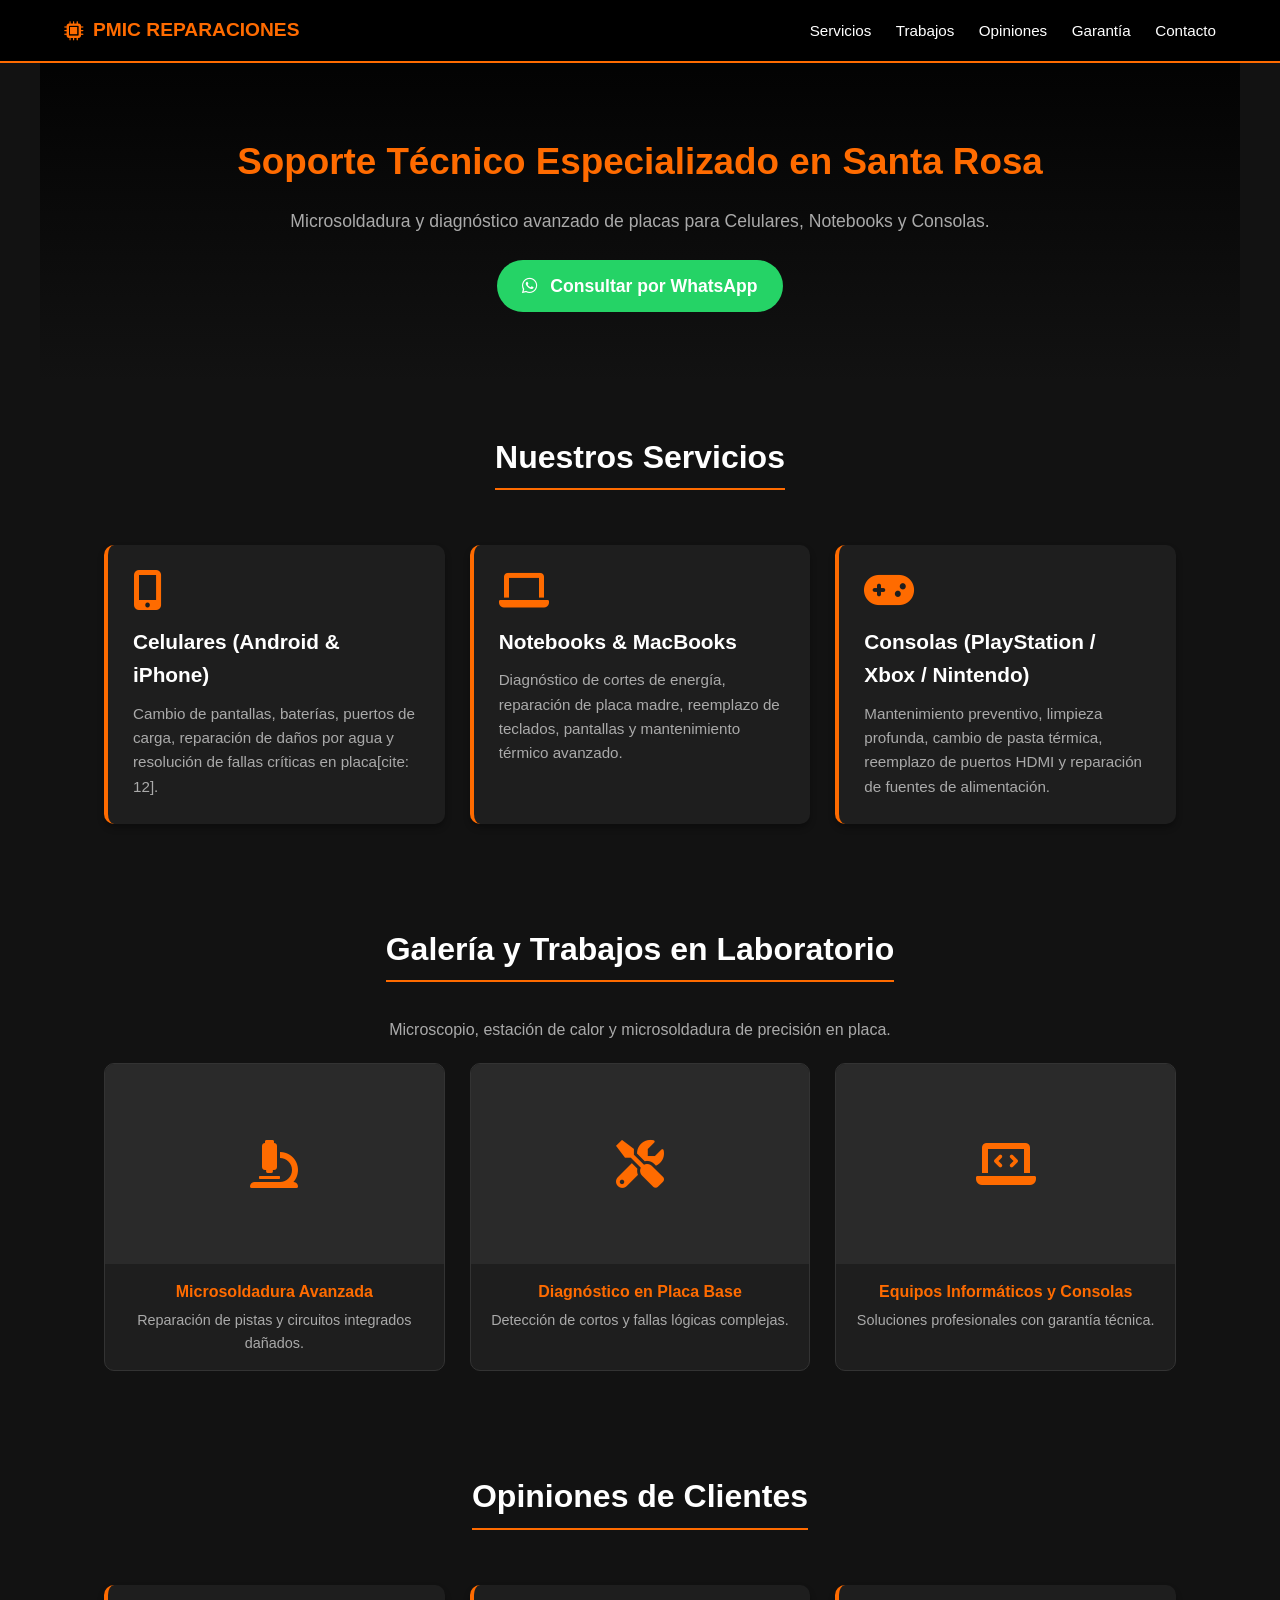
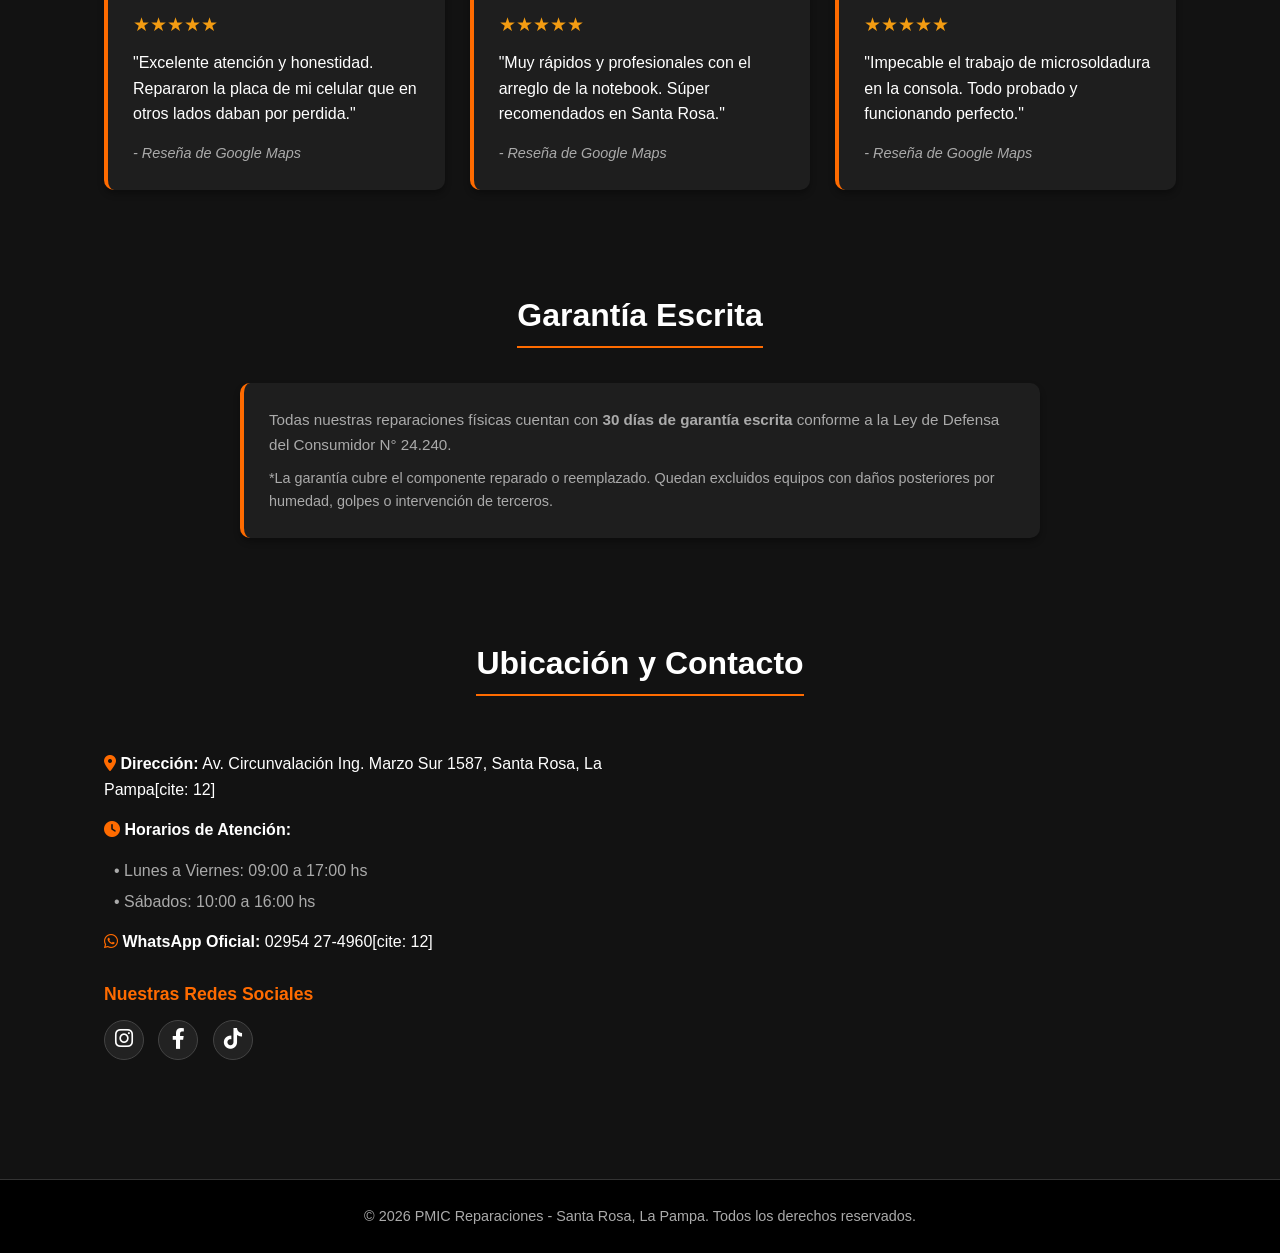
==== index.html @ 80eefa56 "Update index.html" ====
<!DOCTYPE html>
<html lang="es">
<head>
    <meta charset="UTF-8">
    <meta name="viewport" content="width=device-width, initial-scale=1.0">
    <title>PMIC Reparaciones - Soporte Técnico Especializado</title>
    <link rel="stylesheet" href="https://cdnjs.cloudflare.com/ajax/libs/font-awesome/6.0.0/css/all.min.css">
    <style>
        :root {
            --primary: #ff6b00;
            --dark: #121212;
            --card-bg: #1e1e1e;
            --text: #ffffff;
            --text-muted: #aaaaaa;
        }
        * { box-sizing: border-box; margin: 0; padding: 0; font-family: 'Segoe UI', Tahoma, Geneva, Verdana, sans-serif; }
        body { background-color: var(--dark); color: var(--text); line-height: 1.6; }
        
        header { background: #000; display: flex; justify-content: space-between; align-items: center; padding: 15px 5%; border-bottom: 2px solid var(--primary); position: sticky; top: 0; z-index: 1000; }
        .logo { display: flex; align-items: center; gap: 10px; font-weight: bold; font-size: 1.2rem; color: var(--primary); }
        nav a { color: var(--text); text-decoration: none; margin-left: 20px; transition: 0.3s; font-size: 0.95rem; }
        nav a:hover { color: var(--primary); }

        .hero { text-align: center; padding: 70px 20px; background: linear-gradient(180deg, rgba(0,0,0,0.85) 0%, var(--dark) 100%); }
        .hero h1 { font-size: 2.3rem; margin-bottom: 15px; color: var(--primary); }
        .hero p { font-size: 1.1rem; max-width: 700px; margin: 0 auto 25px; color: var(--text-muted); }
        
        .btn-primary { display: inline-block; background: #25d366; color: #fff; padding: 12px 25px; text-decoration: none; border-radius: 30px; font-weight: bold; font-size: 1.1rem; transition: 0.3s; }
        .btn-primary:hover { background: #20ba5a; transform: translateY(-2px); }
        .btn-primary i { margin-right: 8px; }

        section { padding: 50px 5%; max-width: 1200px; margin: 0 auto; }
        h2 { text-align: center; margin-bottom: 35px; font-size: 2rem; border-bottom: 2px solid var(--primary); display: inline-block; padding-bottom: 5px; }
        .section-title-wrapper { text-align: center; }

        .services-grid, .reviews-grid, .gallery-grid { display: grid; grid-template-columns: repeat(auto-fit, minmax(280px, 1fr)); gap: 25px; margin-top: 20px; }
        .service-card, .review-card { background: var(--card-bg); padding: 25px; border-radius: 10px; border-left: 4px solid var(--primary); box-shadow: 0 4px 6px rgba(0,0,0,0.3); }
        .service-icon { font-size: 2.5rem; color: var(--primary); margin-bottom: 15px; }
        .service-card h3 { margin-bottom: 10px; font-size: 1.3rem; }
        .service-card p { color: var(--text-muted); font-size: 0.95rem; }

        .gallery-card { background: var(--card-bg); border-radius: 10px; overflow: hidden; border: 1px solid #333; text-align: center; padding-bottom: 15px; }
        .gallery-card img { width: 100%; height: 200px; object-fit: cover; }
        .gallery-card h4 { margin: 15px 10px 5px; color: var(--primary); }
        .gallery-card p { color: var(--text-muted); font-size: 0.9rem; padding: 0 10px; }

        .stars { color: #f39c12; font-size: 1.2rem; margin-bottom: 10px; }
        .review-card span { display: block; margin-top: 15px; color: var(--text-muted); font-size: 0.9rem; font-style: italic; }

        .contact-container { display: grid; grid-template-columns: repeat(auto-fit, minmax(300px, 1fr)); gap: 40px; margin-top: 20px; }
        .contact-info p, .contact-info ul { margin-bottom: 15px; }
        .contact-info ul { list-style: none; padding-left: 10px; }
        .contact-info ul li { margin-bottom: 5px; color: var(--text-muted); }
        
        .social-links { margin-top: 25px; }
        .social-links h3 { margin-bottom: 12px; font-size: 1.1rem; color: var(--primary); }
        .social-links a { display: inline-flex; align-items: center; justify-content: center; width: 40px; height: 40px; background: #222; color: var(--text); font-size: 1.3rem; margin-right: 10px; border-radius: 50%; transition: 0.3s; border: 1px solid #444; text-decoration: none; }
        .social-links a:hover { background: var(--primary); color: #fff; border-color: var(--primary); }

        .map-container iframe { border-radius: 10px; width: 100%; height: 320px; border: 0; }

        footer { text-align: center; padding: 25px; background: #000; color: var(--text-muted); border-top: 1px solid #333; margin-top: 50px; font-size: 0.9rem; }
    </style>
</head>
<body>

    <!-- Encabezado / Menú -->
    <header>
        <div class="logo">
            <i class="fas fa-microchip"></i>
            <span>PMIC REPARACIONES</span>
        </div>
        <nav>
            <a href="#servicios">Servicios</a>
            <a href="#galeria">Trabajos</a>
            <a href="#opiniones">Opiniones</a>
            <a href="#garantia">Garantía</a>
            <a href="#contacto">Contacto</a>
        </nav>
    </header>

    <!-- Banner Principal -->
    <section class="hero">
        <h1>Soporte Técnico Especializado en Santa Rosa</h1>
        <p>Microsoldadura y diagnóstico avanzado de placas para Celulares, Notebooks y Consolas.</p>
        <a href="https://wa.me/2954274960" class="btn-primary" target="_blank"><i class="fab fa-whatsapp"></i> Consultar por WhatsApp</a>
    </section>

    <!-- Directorio de Servicios Destacados -->
    <section id="servicios">
        <div class="section-title-wrapper">
            <h2>Nuestros Servicios</h2>
        </div>
        <div class="services-grid">
            <div class="service-card">
                <i class="fas fa-mobile-alt service-icon"></i>
                <h3>Celulares (Android & iPhone)</h3>
                <p>Cambio de pantallas, baterías, puertos de carga, reparación de daños por agua y resolución de fallas críticas en placa[cite: 12].</p>
            </div>
            <div class="service-card">
                <i class="fas fa-laptop service-icon"></i>
                <h3>Notebooks & MacBooks</h3>
                <p>Diagnóstico de cortes de energía, reparación de placa madre, reemplazo de teclados, pantallas y mantenimiento térmico avanzado.</p>
            </div>
            <div class="service-card">
                <i class="fas fa-gamepad service-icon"></i>
                <h3>Consolas (PlayStation / Xbox / Nintendo)</h3>
                <p>Mantenimiento preventivo, limpieza profunda, cambio de pasta térmica, reemplazo de puertos HDMI y reparación de fuentes de alimentación.</p>
            </div>
        </div>
    </section>

    <!-- Galería / Trabajos Reales -->
    <section id="galeria">
        <div class="section-title-wrapper">
            <h2>Galería y Trabajos en Laboratorio</h2>
        </div>
        <p style="text-align: center; color: var(--text-muted); margin-bottom: 20px;">Microscopio, estación de calor y microsoldadura de precisión en placa.</p>
        <div class="gallery-grid">
            <div class="gallery-card">
                <div style="background: #2a2a2a; height: 200px; display: flex; align-items: center; justify-content: center; color: var(--primary); font-size: 3rem;">
                    <i class="fas fa-microscope"></i>
                </div>
                <h4>Microsoldadura Avanzada</h4>
                <p>Reparación de pistas y circuitos integrados dañados.</p>
            </div>
            <div class="gallery-card">
                <div style="background: #2a2a2a; height: 200px; display: flex; align-items: center; justify-content: center; color: var(--primary); font-size: 3rem;">
                    <i class="fas fa-tools"></i>
                </div>
                <h4>Diagnóstico en Placa Base</h4>
                <p>Detección de cortos y fallas lógicas complejas.</p>
            </div>
            <div class="gallery-card">
                <div style="background: #2a2a2a; height: 200px; display: flex; align-items: center; justify-content: center; color: var(--primary); font-size: 3rem;">
                    <i class="fas fa-laptop-code"></i>
                </div>
                <h4>Equipos Informáticos y Consolas</h4>
                <p>Soluciones profesionales con garantía técnica.</p>
            </div>
        </div>
    </section>

    <!-- Reseñas / Testimonios -->
    <section id="opiniones">
        <div class="section-title-wrapper">
            <h2>Opiniones de Clientes</h2>
        </div>
        <div class="reviews-grid">
            <div class="review-card">
                <div class="stars">★★★★★</div>
                <p>"Excelente atención y honestidad. Repararon la placa de mi celular que en otros lados daban por perdida."</p>
                <span>- Reseña de Google Maps</span>
            </div>
            <div class="review-card">
                <div class="stars">★★★★★</div>
                <p>"Muy rápidos y profesionales con el arreglo de la notebook. Súper recomendados en Santa Rosa."</p>
                <span>- Reseña de Google Maps</span>
            </div>
            <div class="review-card">
                <div class="stars">★★★★★</div>
                <p>"Impecable el trabajo de microsoldadura en la consola. Todo probado y funcionando perfecto."</p>
                <span>- Reseña de Google Maps</span>
            </div>
        </div>
    </section>

    <!-- Políticas de Garantía -->
    <section id="garantia">
        <div class="section-title-wrapper">
            <h2>Garantía Escrita</h2>
        </div>
        <div class="service-card" style="max-width: 800px; margin: 0 auto;">
            <p>Todas nuestras reparaciones físicas cuentan con <strong>30 días de garantía escrita</strong> conforme a la Ley de Defensa del Consumidor N° 24.240.</p>
            <p style="color: var(--text-muted); font-size: 0.9rem; margin-top: 10px;">*La garantía cubre el componente reparado o reemplazado. Quedan excluidos equipos con daños posteriores por humedad, golpes o intervención de terceros.</p>
        </div>
    </section>

    <!-- Ubicación, Horarios y Redes -->
    <section id="contacto">
        <div class="section-title-wrapper">
            <h2>Ubicación y Contacto</h2>
        </div>
        <div class="contact-container">
            <div class="contact-info">
                <p><strong><i class="fas fa-map-marker-alt" style="color:var(--primary);"></i> Dirección:</strong> Av. Circunvalación Ing. Marzo Sur 1587, Santa Rosa, La Pampa[cite: 12]</p>
                <p><strong><i class="fas fa-clock" style="color:var(--primary);"></i> Horarios de Atención:</strong></p>
                <ul>
                    <li>• Lunes a Viernes: 09:00 a 17:00 hs</li>
                    <li>• Sábados: 10:00 a 16:00 hs</li>
                </ul>
                <p><strong><i class="fab fa-whatsapp" style="color:var(--primary);"></i> WhatsApp Oficial:</strong> 02954 27-4960[cite: 12]</p>
                
                <!-- Redes Sociales Oficiales -->
                <div class="social-links">
                    <h3>Nuestras Redes Sociales</h3>
                    <a href="https://www.instagram.com/pmicreparaciones/" target="_blank" title="Instagram"><i class="fab fa-instagram"></i></a>
                    <a href="https://www.facebook.com/chelo.pmicreparaciones/" target="_blank" title="Facebook"><i class="fab fa-facebook-f"></i></a>
                    <a href="https://www.tiktok.com/@chelo.pmicreparaciones" target="_blank" title="TikTok"><i class="fab fa-tiktok"></i></a>
                </div>
            </div>

            <!-- Mapa exacto -->
            <div class="map-container">
                <iframe 
                    src="https://maps.google.com/maps?q=-36.621234,-64.289123&z=17&output=embed" 
                    allowfullscreen="" 
                    loading="lazy">
                </iframe>
            </div>
        </div>
    </section>

    <footer>
        <p>&copy; 2026 PMIC Reparaciones - Santa Rosa, La Pampa. Todos los derechos reservados.</p>
    </footer>

</body>
</html>
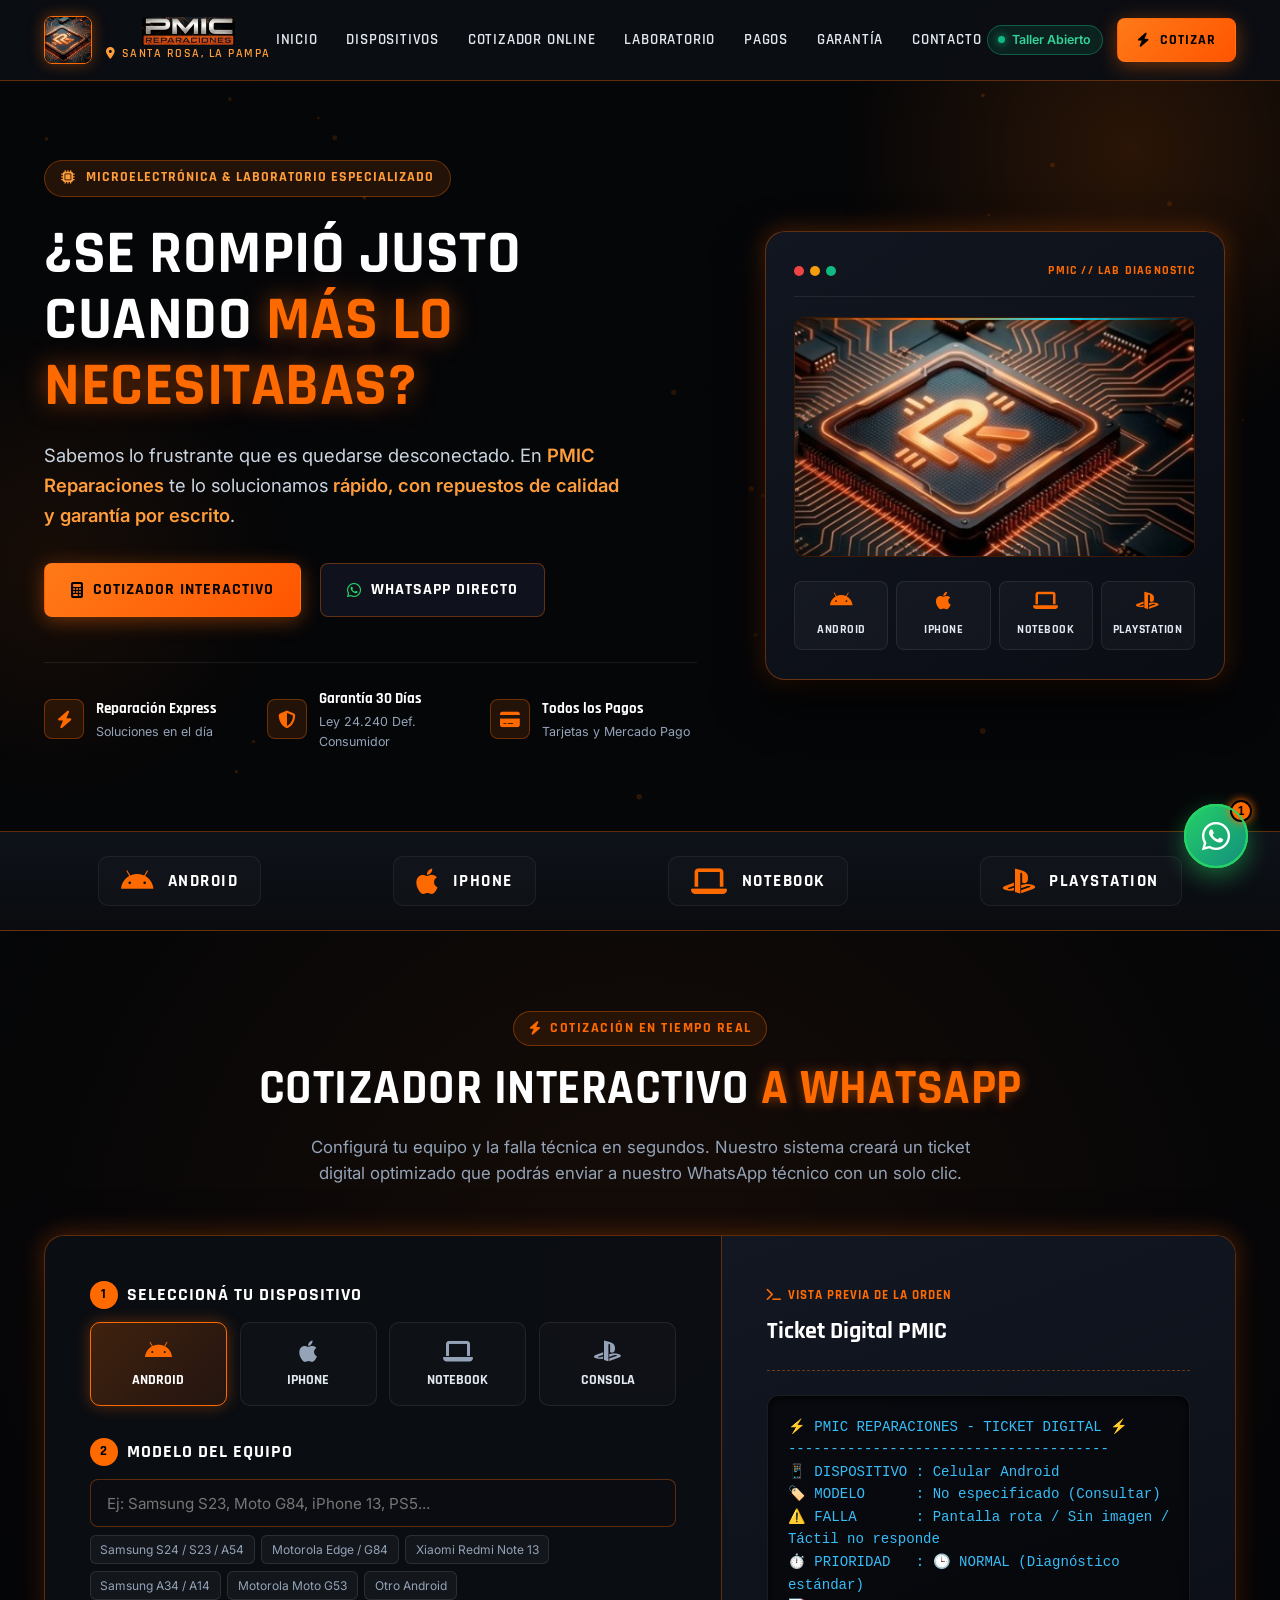
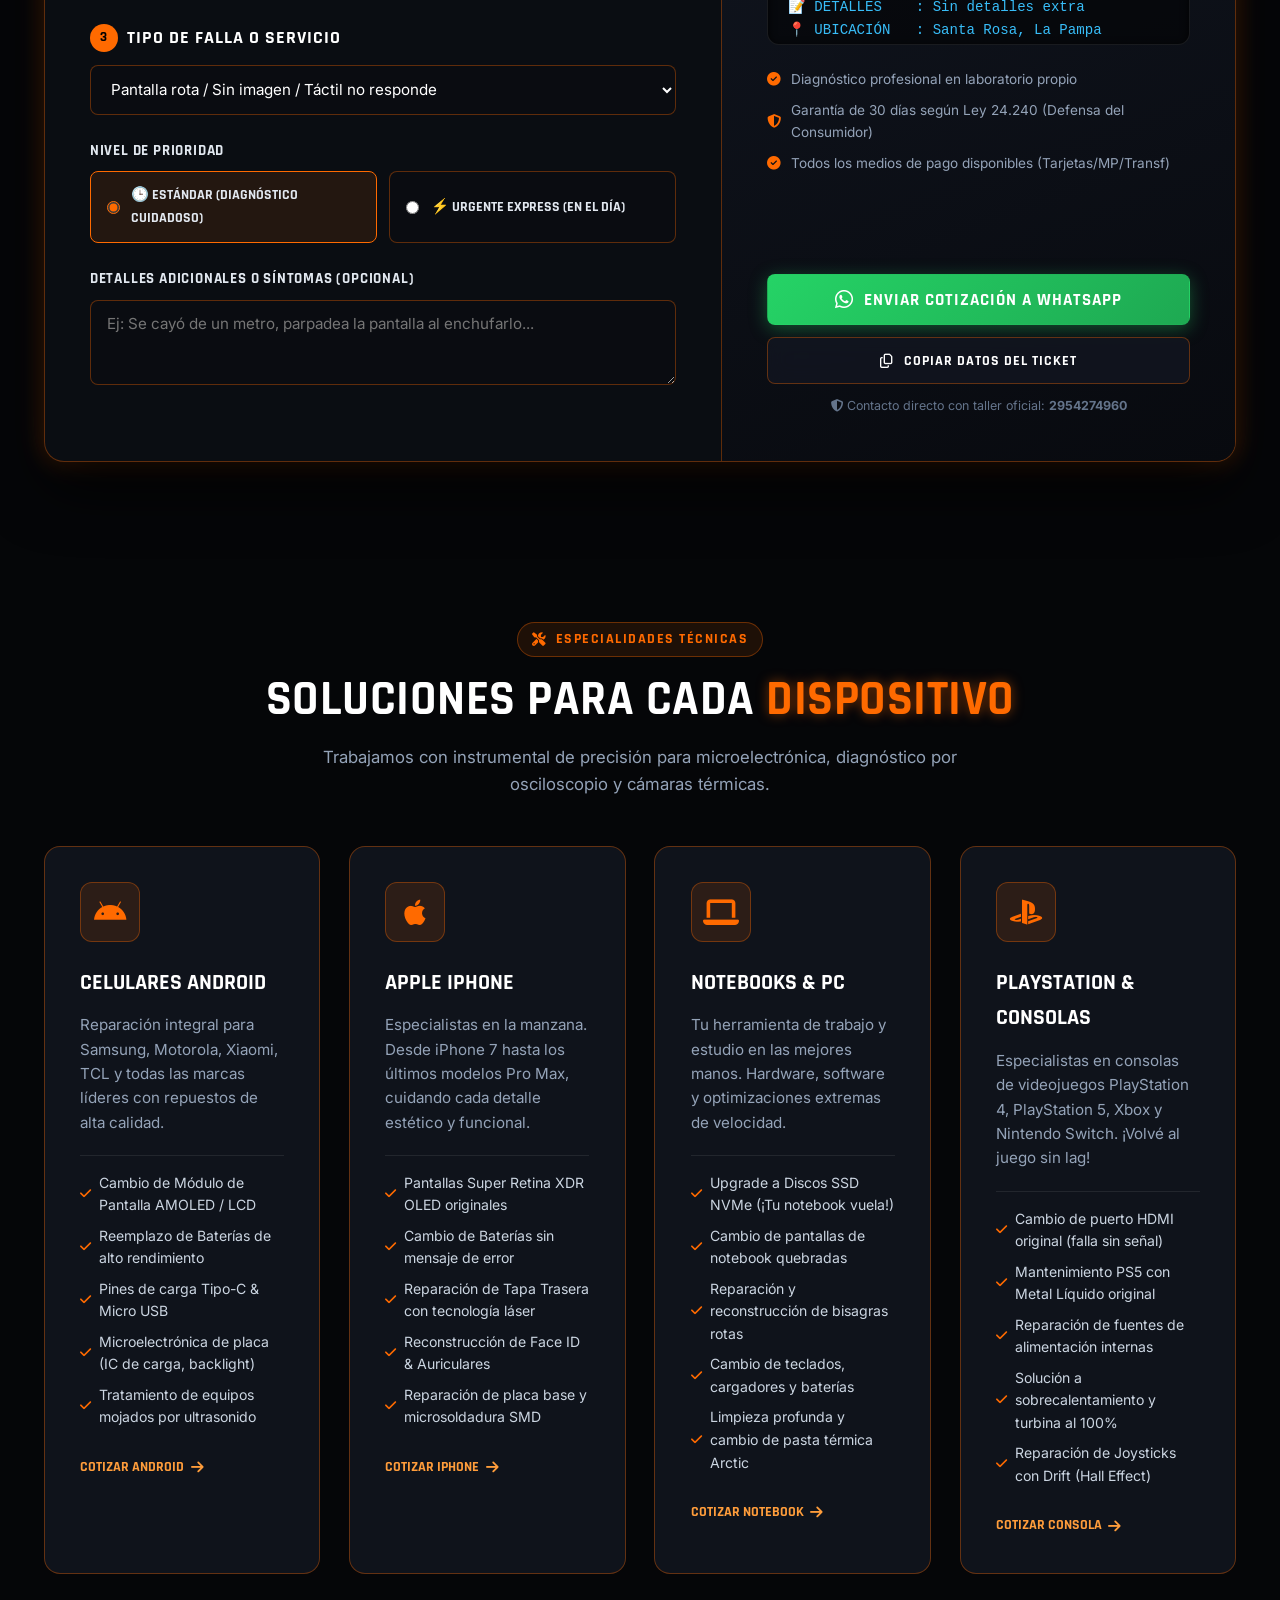
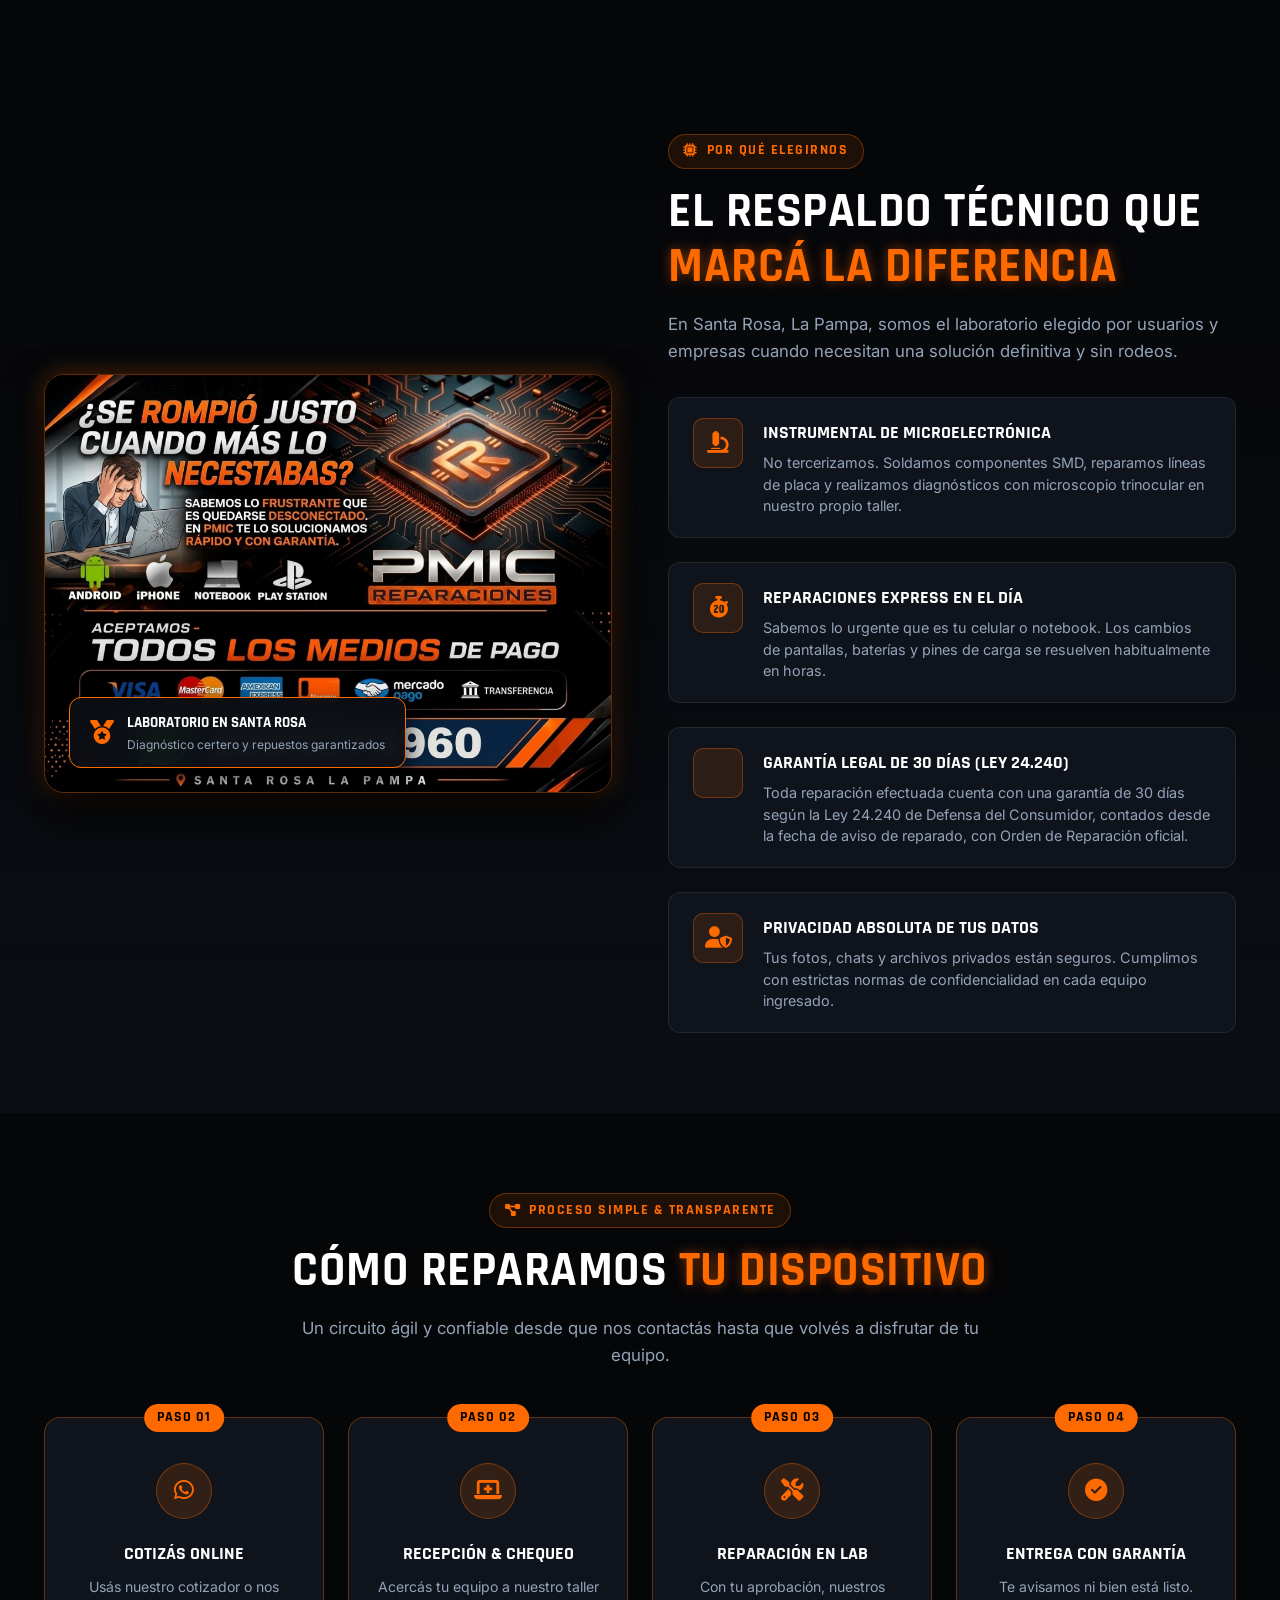
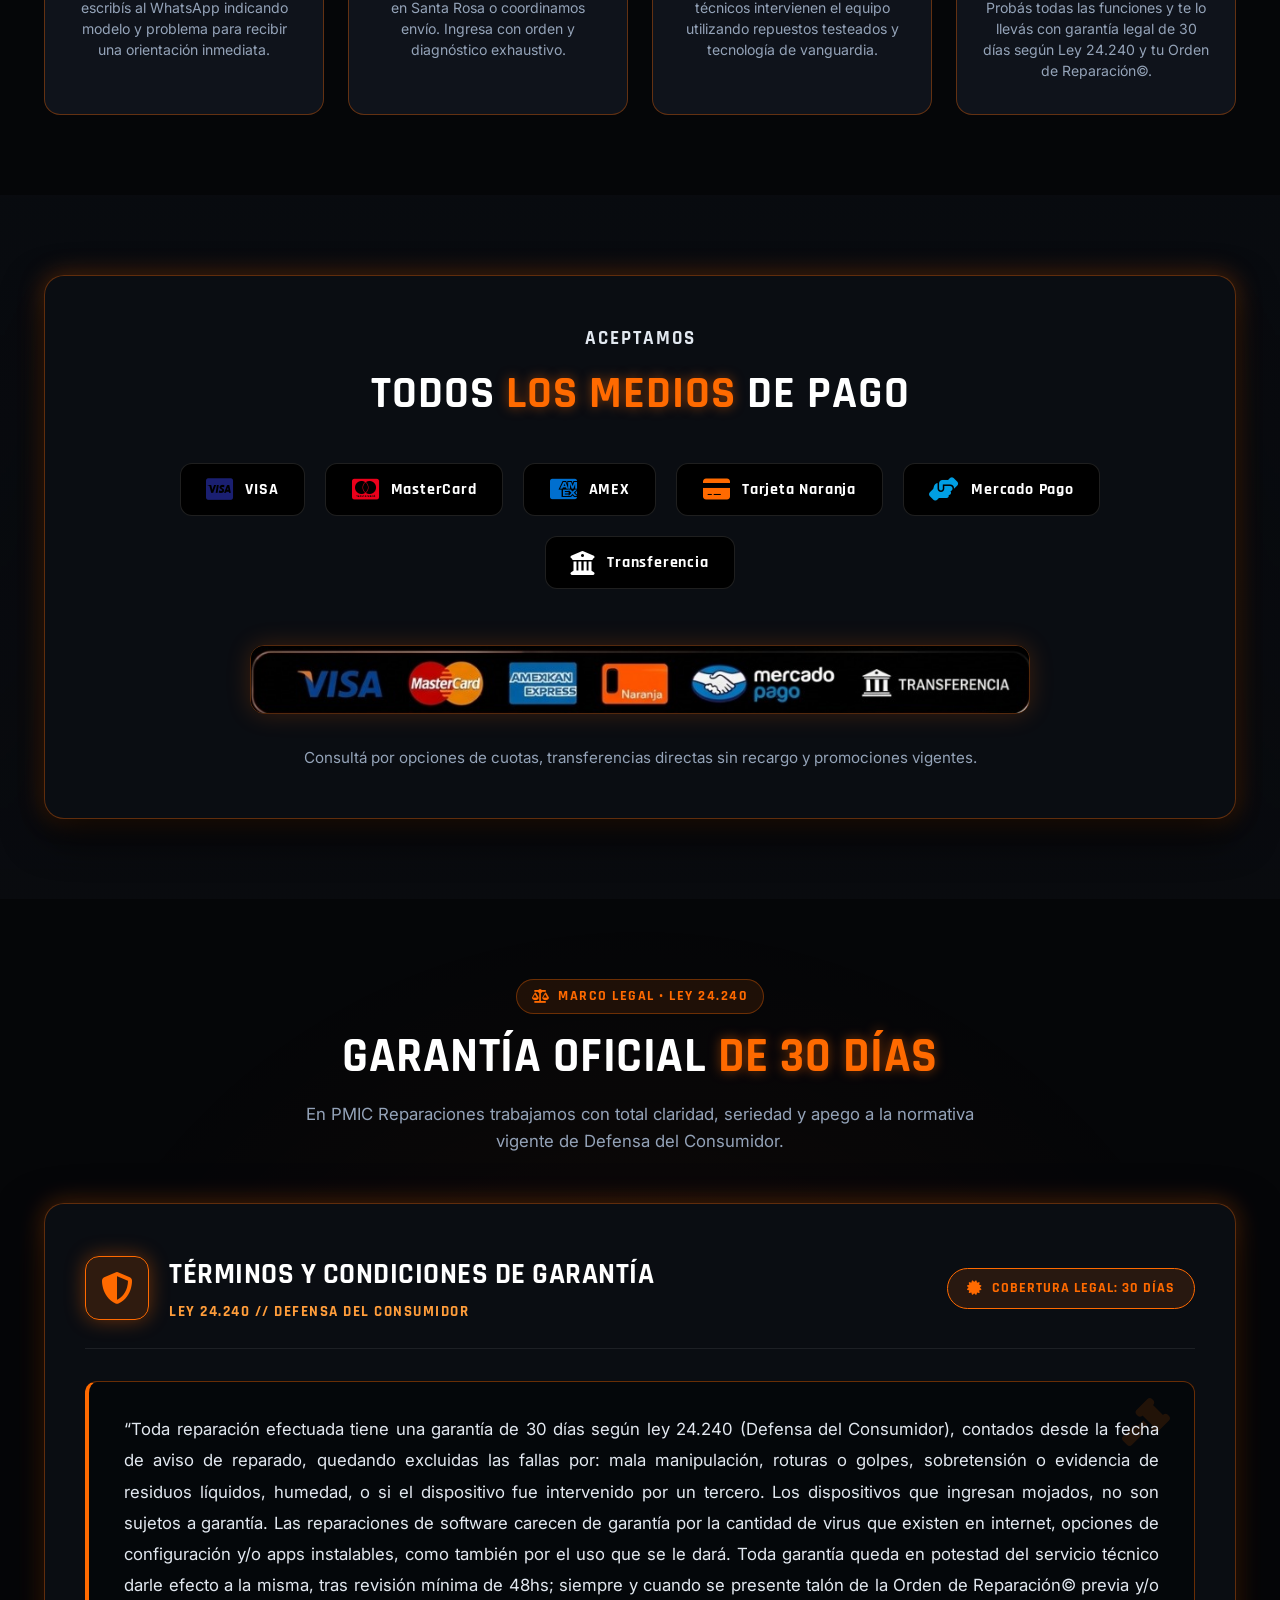
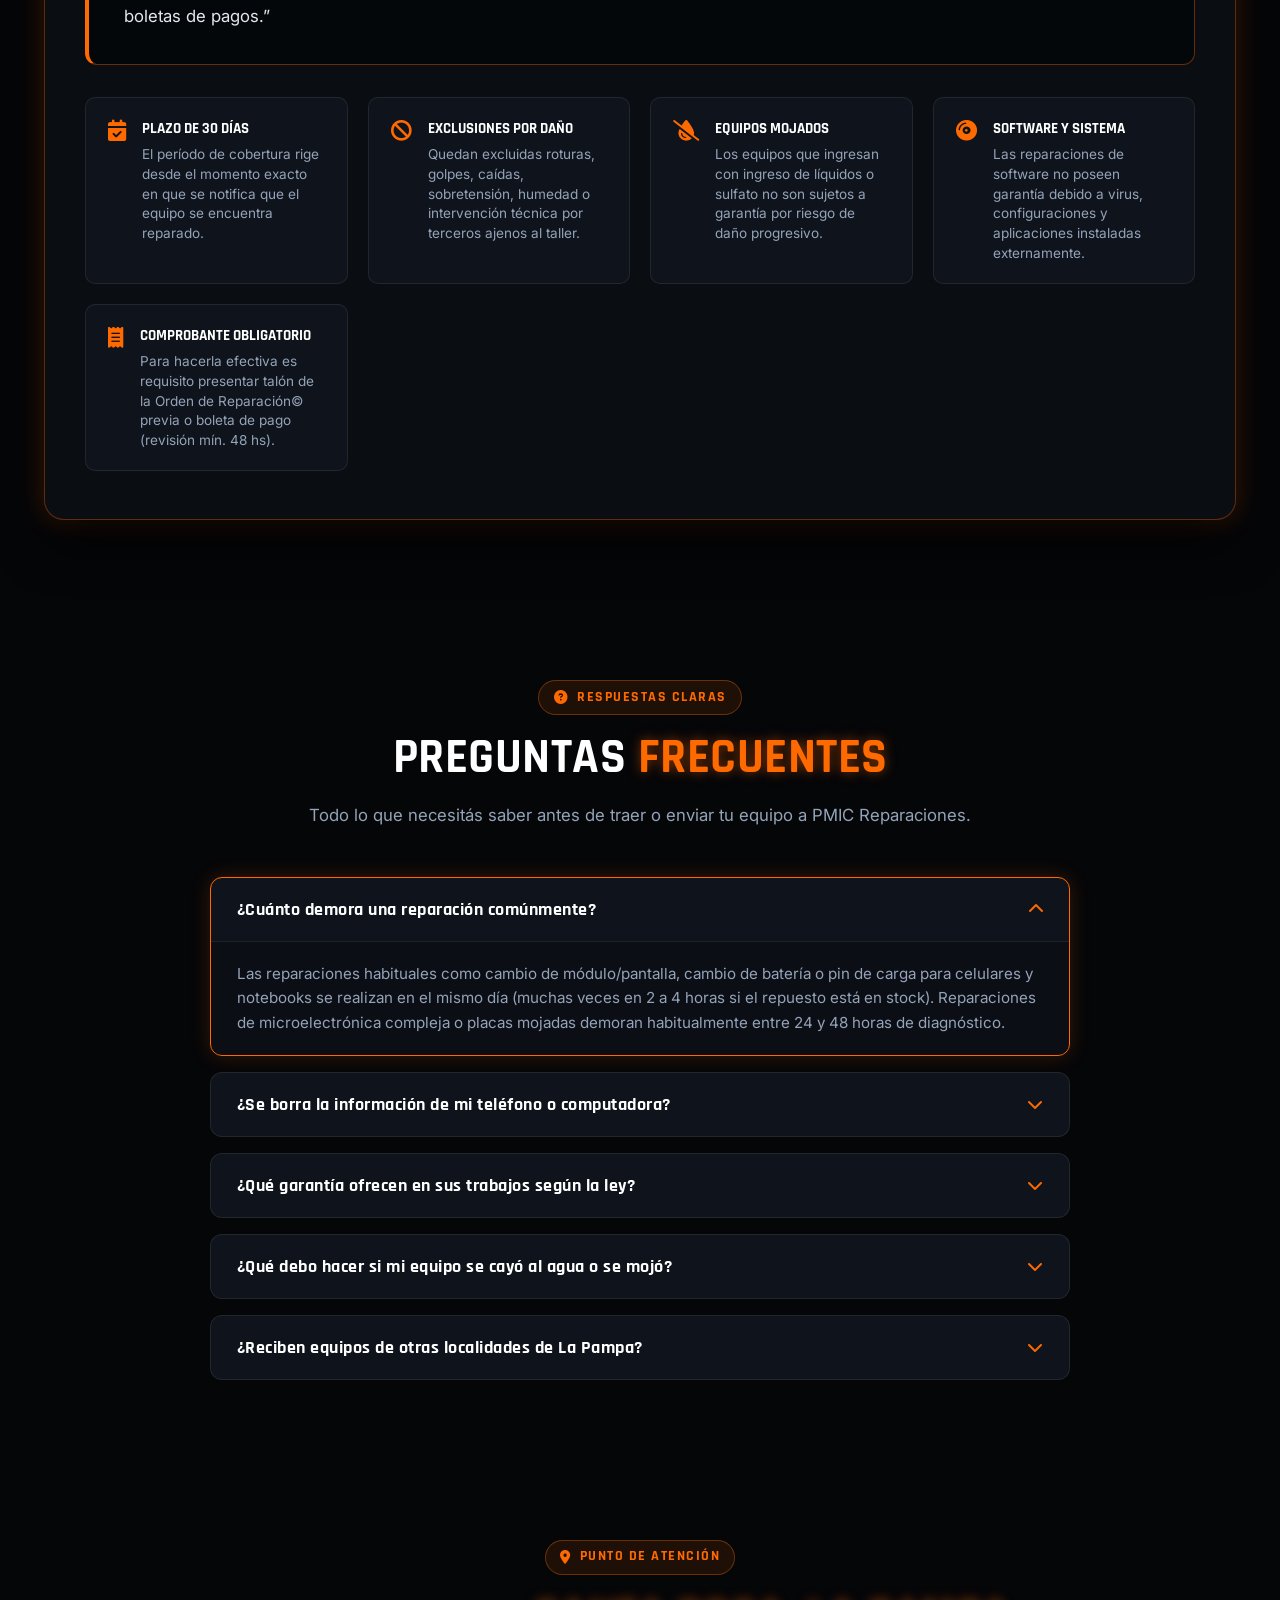
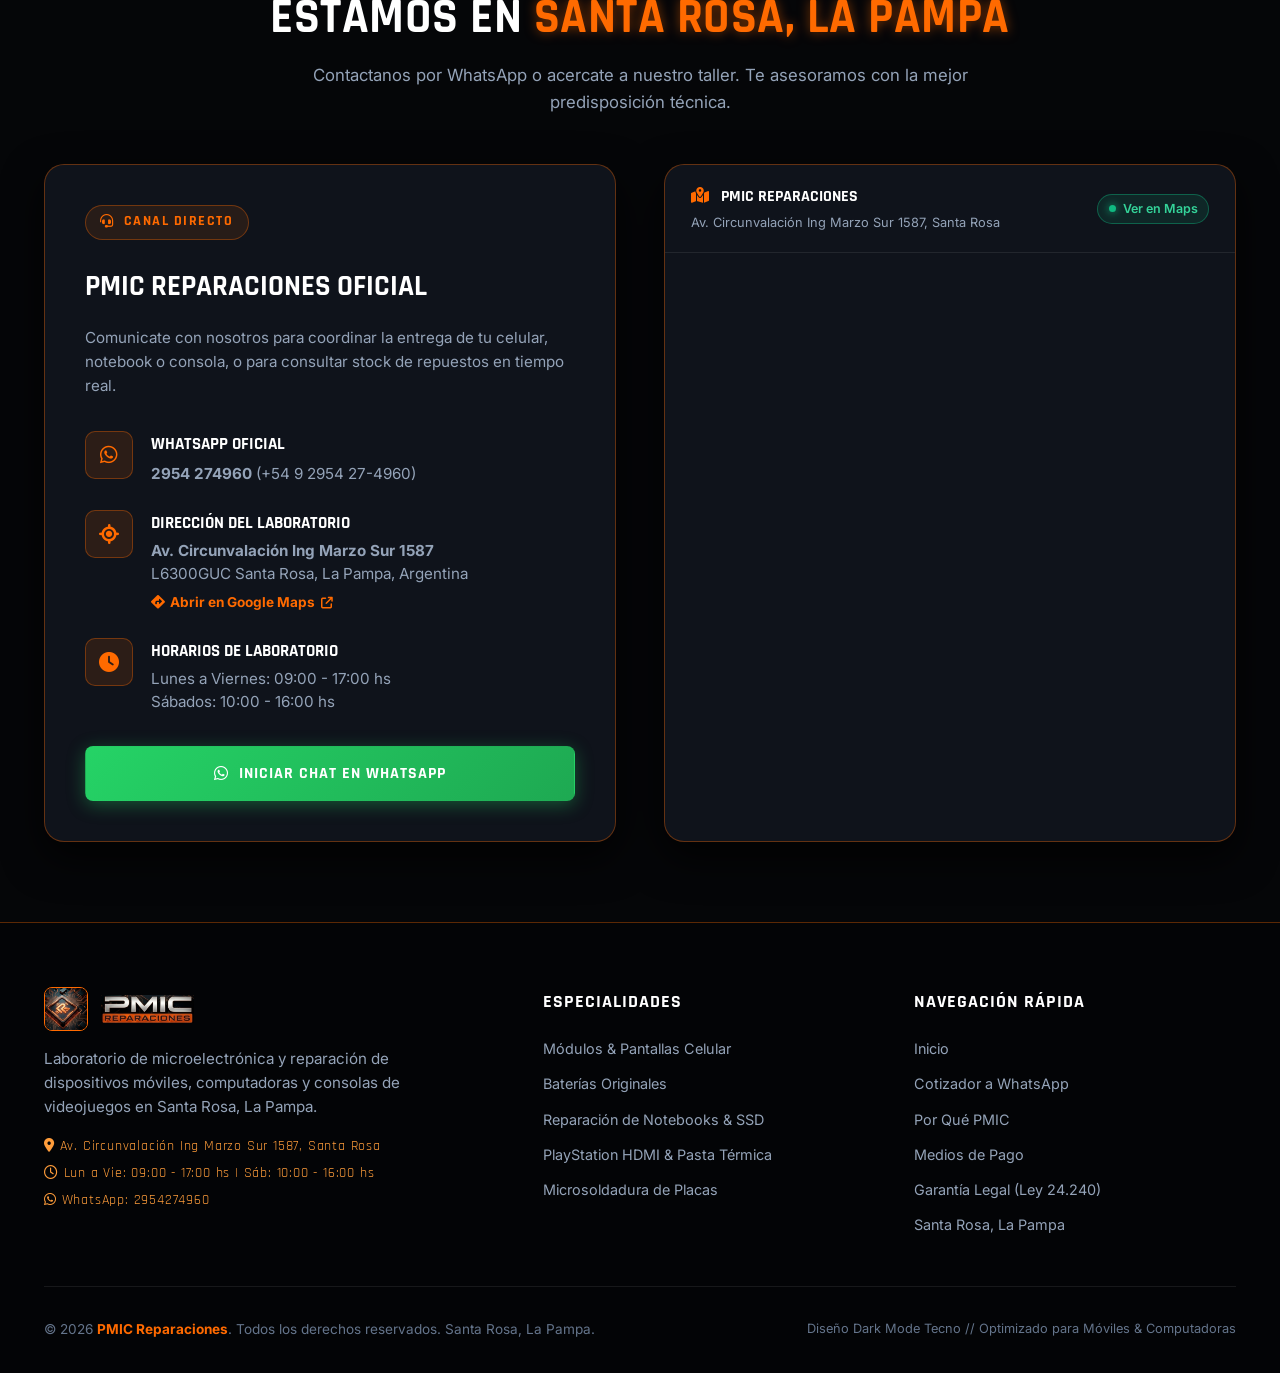
==== commit 86e2c9bf: "Add files via upload" ====
--- a/index.html
+++ b/index.html
@@ -1,219 +1,960 @@
 <!DOCTYPE html>
 <html lang="es">
 <head>
-    <meta charset="UTF-8">
-    <meta name="viewport" content="width=device-width, initial-scale=1.0">
-    <title>PMIC Reparaciones - Soporte Técnico Especializado</title>
-    <link rel="stylesheet" href="https://cdnjs.cloudflare.com/ajax/libs/font-awesome/6.0.0/css/all.min.css">
-    <style>
-        :root {
-            --primary: #ff6b00;
-            --dark: #121212;
-            --card-bg: #1e1e1e;
-            --text: #ffffff;
-            --text-muted: #aaaaaa;
-        }
-        * { box-sizing: border-box; margin: 0; padding: 0; font-family: 'Segoe UI', Tahoma, Geneva, Verdana, sans-serif; }
-        body { background-color: var(--dark); color: var(--text); line-height: 1.6; }
-        
-        header { background: #000; display: flex; justify-content: space-between; align-items: center; padding: 15px 5%; border-bottom: 2px solid var(--primary); position: sticky; top: 0; z-index: 1000; }
-        .logo { display: flex; align-items: center; gap: 10px; font-weight: bold; font-size: 1.2rem; color: var(--primary); }
-        nav a { color: var(--text); text-decoration: none; margin-left: 20px; transition: 0.3s; font-size: 0.95rem; }
-        nav a:hover { color: var(--primary); }
-
-        .hero { text-align: center; padding: 70px 20px; background: linear-gradient(180deg, rgba(0,0,0,0.85) 0%, var(--dark) 100%); }
-        .hero h1 { font-size: 2.3rem; margin-bottom: 15px; color: var(--primary); }
-        .hero p { font-size: 1.1rem; max-width: 700px; margin: 0 auto 25px; color: var(--text-muted); }
-        
-        .btn-primary { display: inline-block; background: #25d366; color: #fff; padding: 12px 25px; text-decoration: none; border-radius: 30px; font-weight: bold; font-size: 1.1rem; transition: 0.3s; }
-        .btn-primary:hover { background: #20ba5a; transform: translateY(-2px); }
-        .btn-primary i { margin-right: 8px; }
-
-        section { padding: 50px 5%; max-width: 1200px; margin: 0 auto; }
-        h2 { text-align: center; margin-bottom: 35px; font-size: 2rem; border-bottom: 2px solid var(--primary); display: inline-block; padding-bottom: 5px; }
-        .section-title-wrapper { text-align: center; }
-
-        .services-grid, .reviews-grid, .gallery-grid { display: grid; grid-template-columns: repeat(auto-fit, minmax(280px, 1fr)); gap: 25px; margin-top: 20px; }
-        .service-card, .review-card { background: var(--card-bg); padding: 25px; border-radius: 10px; border-left: 4px solid var(--primary); box-shadow: 0 4px 6px rgba(0,0,0,0.3); }
-        .service-icon { font-size: 2.5rem; color: var(--primary); margin-bottom: 15px; }
-        .service-card h3 { margin-bottom: 10px; font-size: 1.3rem; }
-        .service-card p { color: var(--text-muted); font-size: 0.95rem; }
-
-        .gallery-card { background: var(--card-bg); border-radius: 10px; overflow: hidden; border: 1px solid #333; text-align: center; padding-bottom: 15px; }
-        .gallery-card img { width: 100%; height: 200px; object-fit: cover; }
-        .gallery-card h4 { margin: 15px 10px 5px; color: var(--primary); }
-        .gallery-card p { color: var(--text-muted); font-size: 0.9rem; padding: 0 10px; }
-
-        .stars { color: #f39c12; font-size: 1.2rem; margin-bottom: 10px; }
-        .review-card span { display: block; margin-top: 15px; color: var(--text-muted); font-size: 0.9rem; font-style: italic; }
-
-        .contact-container { display: grid; grid-template-columns: repeat(auto-fit, minmax(300px, 1fr)); gap: 40px; margin-top: 20px; }
-        .contact-info p, .contact-info ul { margin-bottom: 15px; }
-        .contact-info ul { list-style: none; padding-left: 10px; }
-        .contact-info ul li { margin-bottom: 5px; color: var(--text-muted); }
-        
-        .social-links { margin-top: 25px; }
-        .social-links h3 { margin-bottom: 12px; font-size: 1.1rem; color: var(--primary); }
-        .social-links a { display: inline-flex; align-items: center; justify-content: center; width: 40px; height: 40px; background: #222; color: var(--text); font-size: 1.3rem; margin-right: 10px; border-radius: 50%; transition: 0.3s; border: 1px solid #444; text-decoration: none; }
-        .social-links a:hover { background: var(--primary); color: #fff; border-color: var(--primary); }
-
-        .map-container iframe { border-radius: 10px; width: 100%; height: 320px; border: 0; }
-
-        footer { text-align: center; padding: 25px; background: #000; color: var(--text-muted); border-top: 1px solid #333; margin-top: 50px; font-size: 0.9rem; }
-    </style>
+  <meta charset="UTF-8">
+  <meta name="viewport" content="width=device-width, initial-scale=1.0, maximum-scale=5.0">
+  <title>PMIC Reparaciones | Laboratorio Técnico Especializado en Santa Rosa, La Pampa</title>
+  <meta name="description" content="Servicio técnico especializado en celulares Android, iPhone, Notebooks y PlayStation en Santa Rosa, La Pampa. Cotizador interactivo a WhatsApp, repuestos premium y garantía escrita.">
+  <meta name="theme-color" content="#ff6a00">
+
+  <!-- Open Graph / Meta Social -->
+  <meta property="og:title" content="PMIC Reparaciones | Celulares, Notebooks y Consolas">
+  <meta property="og:description" content="¿Se rompió justo cuando más lo necesitabas? Reparaciones rápidas con garantía en Santa Rosa, La Pampa. Cotizá en vivo a WhatsApp.">
+  <meta property="og:type" content="website">
+  <meta property="og:image" content="assets/pmic-banner.jpg">
+
+  <!-- Google Fonts -->
+  <link rel="preconnect" href="https://fonts.googleapis.com">
+  <link rel="preconnect" href="https://fonts.gstatic.com" crossorigin>
+  <link href="https://fonts.googleapis.com/css2?family=Inter:wght@300;400;500;600;700&family=Orbitron:wght@600;800;900&family=Rajdhani:wght@500;600;700;800&display=swap" rel="stylesheet">
+
+  <!-- Font Awesome Icons -->
+  <link rel="stylesheet" href="https://cdnjs.cloudflare.com/ajax/libs/font-awesome/6.5.1/css/all.min.css" integrity="sha512-DTOQO9RWCH3ppGqcWaEA1BIZOC6xxalwEsw9c2QQeAIftl+Vegovlnee1c9QX4TctnWMn13TZye+giMm8e2LwA==" crossorigin="anonymous" referrerpolicy="no-referrer" />
+
+  <!-- Stylesheet -->
+  <link rel="stylesheet" href="css/styles.css">
+  <link rel="icon" type="image/png" href="assets/chip-logo-clean.png">
 </head>
 <body>
 
-    <!-- Encabezado / Menú -->
-    <header>
-        <div class="logo">
-            <i class="fas fa-microchip"></i>
-            <span>PMIC REPARACIONES</span>
-        </div>
-        <nav>
-            <a href="#servicios">Servicios</a>
-            <a href="#galeria">Trabajos</a>
-            <a href="#opiniones">Opiniones</a>
-            <a href="#garantia">Garantía</a>
-            <a href="#contacto">Contacto</a>
-        </nav>
-    </header>
-
-    <!-- Banner Principal -->
-    <section class="hero">
-        <h1>Soporte Técnico Especializado en Santa Rosa</h1>
-        <p>Microsoldadura y diagnóstico avanzado de placas para Celulares, Notebooks y Consolas.</p>
-        <a href="https://wa.me/2954274960" class="btn-primary" target="_blank"><i class="fab fa-whatsapp"></i> Consultar por WhatsApp</a>
-    </section>
-
-    <!-- Directorio de Servicios Destacados -->
-    <section id="servicios">
-        <div class="section-title-wrapper">
-            <h2>Nuestros Servicios</h2>
-        </div>
-        <div class="services-grid">
-            <div class="service-card">
-                <i class="fas fa-mobile-alt service-icon"></i>
-                <h3>Celulares (Android & iPhone)</h3>
-                <p>Cambio de pantallas, baterías, puertos de carga, reparación de daños por agua y resolución de fallas críticas en placa[cite: 12].</p>
-            </div>
-            <div class="service-card">
-                <i class="fas fa-laptop service-icon"></i>
-                <h3>Notebooks & MacBooks</h3>
-                <p>Diagnóstico de cortes de energía, reparación de placa madre, reemplazo de teclados, pantallas y mantenimiento térmico avanzado.</p>
-            </div>
-            <div class="service-card">
-                <i class="fas fa-gamepad service-icon"></i>
-                <h3>Consolas (PlayStation / Xbox / Nintendo)</h3>
-                <p>Mantenimiento preventivo, limpieza profunda, cambio de pasta térmica, reemplazo de puertos HDMI y reparación de fuentes de alimentación.</p>
-            </div>
-        </div>
-    </section>
-
-    <!-- Galería / Trabajos Reales -->
-    <section id="galeria">
-        <div class="section-title-wrapper">
-            <h2>Galería y Trabajos en Laboratorio</h2>
-        </div>
-        <p style="text-align: center; color: var(--text-muted); margin-bottom: 20px;">Microscopio, estación de calor y microsoldadura de precisión en placa.</p>
-        <div class="gallery-grid">
-            <div class="gallery-card">
-                <div style="background: #2a2a2a; height: 200px; display: flex; align-items: center; justify-content: center; color: var(--primary); font-size: 3rem;">
-                    <i class="fas fa-microscope"></i>
+  <!-- Background Animated High-Tech Canvas -->
+  <canvas id="circuit-bg"></canvas>
+  <div class="ambient-glow-1"></div>
+  <div class="ambient-glow-2"></div>
+
+  <!-- ==========================================================================
+       HEADER & NAVIGATION
+       ========================================================================== -->
+  <header class="site-header">
+    <div class="container header-inner">
+      <!-- Brand Logo -->
+      <a href="#inicio" class="brand-link" title="PMIC Reparaciones - Santa Rosa La Pampa">
+        <img src="assets/chip-logo-clean.png" alt="PMIC Chip Logo" class="brand-chip-icon">
+        <div class="brand-text-wrapper">
+          <img src="assets/pmic-brand-clean.png" alt="PMIC REPARACIONES" class="brand-pmic-img">
+          <div class="brand-location-tag">
+            <i class="fa-solid fa-location-dot"></i> Santa Rosa, La Pampa
+          </div>
+        </div>
+      </a>
+
+      <!-- Desktop Navigation Links -->
+      <nav aria-label="Navegación principal">
+        <ul class="nav-links">
+          <li><a href="#inicio" class="nav-link">Inicio</a></li>
+          <li><a href="#especialidades" class="nav-link">Dispositivos</a></li>
+          <li><a href="#cotizador" class="nav-link">Cotizador Online</a></li>
+          <li><a href="#por-que-pmic" class="nav-link">Laboratorio</a></li>
+          <li><a href="#medios-pago" class="nav-link">Pagos</a></li>
+          <li><a href="#garantia" class="nav-link">Garantía</a></li>
+          <li><a href="#contacto" class="nav-link">Contacto</a></li>
+        </ul>
+      </nav>
+
+      <!-- Header CTAs & Status -->
+      <div class="header-cta-group">
+        <div class="status-pill" title="Atendiendo consultas en Santa Rosa">
+          <span class="status-dot"></span>
+          <span>Taller Abierto</span>
+        </div>
+
+        <a href="#cotizador" class="btn btn-primary" style="padding: 0.6rem 1.2rem; font-size: 0.88rem;">
+          <i class="fa-solid fa-bolt"></i> Cotizar
+        </a>
+
+        <!-- Mobile Menu Toggle Button -->
+        <button id="mobile-menu-btn" class="mobile-menu-btn" aria-label="Abrir menú de navegación">
+          <i class="fa-solid fa-bars"></i>
+        </button>
+      </div>
+    </div>
+
+    <!-- Mobile Slide Drawer -->
+    <div id="mobile-nav-drawer" class="mobile-nav-drawer">
+      <a href="#inicio" class="mobile-nav-link"><span>Inicio</span> <i class="fa-solid fa-chevron-right"></i></a>
+      <a href="#especialidades" class="mobile-nav-link"><span>Dispositivos & Especialidades</span> <i class="fa-solid fa-chevron-right"></i></a>
+      <a href="#cotizador" class="mobile-nav-link"><span>Cotizador Interactivo WhatsApp</span> <i class="fa-solid fa-bolt text-orange"></i></a>
+      <a href="#por-que-pmic" class="mobile-nav-link"><span>¿Por Qué PMIC?</span> <i class="fa-solid fa-chevron-right"></i></a>
+      <a href="#medios-pago" class="mobile-nav-link"><span>Medios de Pago</span> <i class="fa-solid fa-chevron-right"></i></a>
+      <a href="#garantia" class="mobile-nav-link"><span>Garantía Legal (Ley 24.240)</span> <i class="fa-solid fa-shield-halved text-orange"></i></a>
+      <a href="#contacto" class="mobile-nav-link"><span>Ubicación & Teléfono</span> <i class="fa-solid fa-chevron-right"></i></a>
+      <a href="https://wa.me/5492954274960?text=Hola%20PMIC%20Reparaciones!%20Quiero%20hacer%20una%20consulta." target="_blank" class="btn btn-whatsapp" style="width: 100%; margin-top: 0.5rem;">
+        <i class="fa-brands fa-whatsapp"></i> Chat WhatsApp Directo
+      </a>
+    </div>
+  </header>
+
+  <!-- ==========================================================================
+       HERO SECTION
+       ========================================================================== -->
+  <section id="inicio" class="hero-section">
+    <div class="container hero-grid">
+      <!-- Left Column: Copy & Actions -->
+      <div class="hero-content">
+        <div class="hero-badge-live">
+          <i class="fa-solid fa-microchip"></i> Microelectrónica & Laboratorio Especializado
+        </div>
+
+        <h1 class="hero-headline">
+          ¿Se rompió justo cuando <span class="highlight">más lo necesitabas?</span>
+        </h1>
+
+        <p class="hero-description">
+          Sabemos lo frustrante que es quedarse desconectado. En <strong>PMIC Reparaciones</strong> te lo solucionamos <strong>rápido, con repuestos de calidad y garantía por escrito</strong>.
+        </p>
+
+        <div class="hero-actions">
+          <a href="#cotizador" class="btn btn-primary">
+            <i class="fa-solid fa-calculator"></i> Cotizador Interactivo
+          </a>
+          <a href="https://wa.me/5492954274960?text=Hola%20PMIC%20Reparaciones!%20Necesito%20presupuesto%20para%20un%20equipo." target="_blank" class="btn btn-secondary">
+            <i class="fa-brands fa-whatsapp" style="color: #25d366;"></i> WhatsApp Directo
+          </a>
+        </div>
+
+        <!-- Trust Highlights -->
+        <div class="hero-highlights">
+          <div class="highlight-item">
+            <div class="highlight-icon"><i class="fa-solid fa-bolt"></i></div>
+            <div class="highlight-text">
+              <h4>Reparación Express</h4>
+              <p>Soluciones en el día</p>
+            </div>
+          </div>
+          <div class="highlight-item">
+            <div class="highlight-icon"><i class="fa-solid fa-shield-halved"></i></div>
+            <div class="highlight-text">
+              <h4>Garantía 30 Días</h4>
+              <p>Ley 24.240 Def. Consumidor</p>
+            </div>
+          </div>
+          <div class="highlight-item">
+            <div class="highlight-icon"><i class="fa-solid fa-credit-card"></i></div>
+            <div class="highlight-text">
+              <h4>Todos los Pagos</h4>
+              <p>Tarjetas y Mercado Pago</p>
+            </div>
+          </div>
+        </div>
+      </div>
+
+      <!-- Right Column: Interactive 3D Cyber Chip Card -->
+      <div class="hero-visual">
+        <div class="tech-card-3d">
+          <div class="tech-card-header">
+            <div class="terminal-dots">
+              <span class="terminal-dot dot-red"></span>
+              <span class="terminal-dot dot-yellow"></span>
+              <span class="terminal-dot dot-green"></span>
+            </div>
+            <span class="tech-card-badge">PMIC // LAB DIAGNOSTIC</span>
+          </div>
+
+          <!-- Chip Visual with Laser Scan -->
+          <div class="chip-showcase-container">
+            <img src="assets/chip-logo-clean.png" alt="PMIC Microchip" class="chip-showcase-img">
+            <div class="chip-radar-scan"></div>
+          </div>
+
+          <!-- Supported Devices Pills -->
+          <div class="tech-card-footer">
+            <div class="supported-device-pill">
+              <i class="fa-brands fa-android"></i>
+              <span>Android</span>
+            </div>
+            <div class="supported-device-pill">
+              <i class="fa-brands fa-apple"></i>
+              <span>iPhone</span>
+            </div>
+            <div class="supported-device-pill">
+              <i class="fa-solid fa-laptop"></i>
+              <span>Notebook</span>
+            </div>
+            <div class="supported-device-pill">
+              <i class="fa-brands fa-playstation"></i>
+              <span>PlayStation</span>
+            </div>
+          </div>
+        </div>
+      </div>
+    </div>
+  </section>
+
+  <!-- ==========================================================================
+       SUPPORTED PLATFORMS BANNER STRIP
+       ========================================================================== -->
+  <div class="platforms-banner-strip">
+    <div class="container platforms-grid">
+      <div class="platform-badge-item">
+        <i class="fa-brands fa-android"></i>
+        <span class="platform-name">Android</span>
+      </div>
+      <div class="platform-badge-item">
+        <i class="fa-brands fa-apple"></i>
+        <span class="platform-name">iPhone</span>
+      </div>
+      <div class="platform-badge-item">
+        <i class="fa-solid fa-laptop"></i>
+        <span class="platform-name">Notebook</span>
+      </div>
+      <div class="platform-badge-item">
+        <i class="fa-brands fa-playstation"></i>
+        <span class="platform-name">PlayStation</span>
+      </div>
+    </div>
+  </div>
+
+  <!-- ==========================================================================
+       INTERACTIVE QUOTE CALCULATOR (COTIZADOR INTERACTIVO A WHATSAPP)
+       ========================================================================== -->
+  <section id="cotizador" class="quote-section">
+    <div class="container">
+      <div class="section-header-center">
+        <span class="section-tag"><i class="fa-solid fa-bolt"></i> Cotización en Tiempo Real</span>
+        <h2 class="section-title">Cotizador Interactivo <span class="text-orange">a WhatsApp</span></h2>
+        <p class="section-subtitle">
+          Configurá tu equipo y la falla técnica en segundos. Nuestro sistema creará un ticket digital optimizado que podrás enviar a nuestro WhatsApp técnico con un solo clic.
+        </p>
+      </div>
+
+      <div class="quote-calculator-card">
+        <!-- Left: Interactive Form Pane -->
+        <div class="quote-form-pane">
+          <!-- Step 1: Device Selector -->
+          <div class="step-indicator">
+            <span class="step-number-badge">1</span>
+            <span class="step-label">Seleccioná tu Dispositivo</span>
+          </div>
+          <div class="device-selector-grid">
+            <button type="button" class="device-btn active" data-device="android">
+              <i class="fa-brands fa-android"></i>
+              <span>Android</span>
+            </button>
+            <button type="button" class="device-btn" data-device="iphone">
+              <i class="fa-brands fa-apple"></i>
+              <span>iPhone</span>
+            </button>
+            <button type="button" class="device-btn" data-device="notebook">
+              <i class="fa-solid fa-laptop"></i>
+              <span>Notebook</span>
+            </button>
+            <button type="button" class="device-btn" data-device="console">
+              <i class="fa-brands fa-playstation"></i>
+              <span>Consola</span>
+            </button>
+          </div>
+
+          <!-- Step 2: Brand & Model -->
+          <div class="form-group">
+            <div class="step-indicator">
+              <span class="step-number-badge">2</span>
+              <span class="step-label">Modelo del Equipo</span>
+            </div>
+            <input type="text" id="quote-model" class="form-input" placeholder="Ej: Samsung S23, Moto G84, iPhone 13, PS5..." autocomplete="off">
+            <div id="quick-models-container" class="quick-models-list">
+              <!-- Dynamically populated chips -->
+            </div>
+          </div>
+
+          <!-- Step 3: Issue Type -->
+          <div class="form-group">
+            <div class="step-indicator">
+              <span class="step-number-badge">3</span>
+              <span class="step-label">Tipo de Falla o Servicio</span>
+            </div>
+            <select id="quote-issue" class="form-select">
+              <option value="pantalla">Pantalla rota / Sin imagen / Táctil no responde</option>
+              <option value="bateria">Batería hinchada / Se descarga rápido / No dura</option>
+              <option value="carga">Pin de carga dañado / Falso contacto / No carga</option>
+              <option value="no-enciende">No enciende / Se apagó de golpe / En corto</option>
+              <option value="mojado">Equipo mojado / Cayó agua (Limpieza Ultrasonido)</option>
+              <option value="termico">Mantenimiento térmico / Se calienta / Ventilador ruidoso</option>
+              <option value="hdmi">Puerto HDMI dañado (PlayStation / Consola)</option>
+              <option value="drift">Joystick con Drift / Falla análogos</option>
+              <option value="upgrade">Lento / Cambio a Disco SSD ultra rápido + RAM</option>
+              <option value="bisagras">Bisagras rotas / Carcasa rajada de Notebook</option>
+              <option value="software">Error de sistema / Bloqueado / Formateo</option>
+              <option value="otro">Otro problema (Especificar abajo)</option>
+            </select>
+          </div>
+
+          <!-- Step 4: Urgency Level -->
+          <div class="form-group">
+            <label class="form-label">Nivel de Prioridad</label>
+            <div class="urgency-grid">
+              <div class="urgency-option active">
+                <input type="radio" id="urgency-normal" name="quote-urgency" value="normal" checked>
+                <label for="urgency-normal">🕒 Estándar (Diagnóstico cuidadoso)</label>
+              </div>
+              <div class="urgency-option">
+                <input type="radio" id="urgency-express" name="quote-urgency" value="express">
+                <label for="urgency-express">⚡ Urgente Express (En el día)</label>
+              </div>
+            </div>
+          </div>
+
+          <!-- Step 5: Optional Details -->
+          <div class="form-group">
+            <label class="form-label" for="quote-details">Detalles adicionales o síntomas (Opcional)</label>
+            <textarea id="quote-details" class="form-textarea" placeholder="Ej: Se cayó de un metro, parpadea la pantalla al enchufarlo..."></textarea>
+          </div>
+        </div>
+
+        <!-- Right: Live WhatsApp Ticket Terminal -->
+        <div class="quote-ticket-pane">
+          <div>
+            <div class="ticket-header">
+              <div class="ticket-tag">
+                <i class="fa-solid fa-terminal"></i> Vista Previa de la Orden
+              </div>
+              <h3 class="ticket-title">Ticket Digital PMIC</h3>
+            </div>
+
+            <!-- Terminal Code Box -->
+            <div id="ticket-preview-content" class="ticket-preview-box">
+              Cargando cotizador...
+            </div>
+
+            <div class="ticket-perks">
+              <div class="ticket-perk-item">
+                <i class="fa-solid fa-check-circle"></i>
+                <span>Diagnóstico profesional en laboratorio propio</span>
+              </div>
+              <div class="ticket-perk-item">
+                <i class="fa-solid fa-shield-halved" style="color: var(--orange-neon);"></i>
+                <span>Garantía de 30 días según Ley 24.240 (Defensa del Consumidor)</span>
+              </div>
+              <div class="ticket-perk-item">
+                <i class="fa-solid fa-check-circle"></i>
+                <span>Todos los medios de pago disponibles (Tarjetas/MP/Transf)</span>
+              </div>
+            </div>
+          </div>
+
+          <div class="ticket-cta-box">
+            <button id="btn-send-quote-wa" class="btn btn-whatsapp" style="width: 100%; font-size: 1.05rem;">
+              <i class="fa-brands fa-whatsapp" style="font-size: 1.3rem;"></i> Enviar Cotización a WhatsApp
+            </button>
+            <button id="btn-copy-quote" class="btn btn-secondary" style="width: 100%; font-size: 0.9rem;">
+              <i class="fa-regular fa-copy"></i> Copiar Datos del Ticket
+            </button>
+            <p class="ticket-phone-hint">
+              <i class="fa-solid fa-shield-halved"></i> Contacto directo con taller oficial: <strong>2954274960</strong>
+            </p>
+          </div>
+        </div>
+      </div>
+    </div>
+  </section>
+
+  <!-- ==========================================================================
+       SPECIALTIES & SERVICES
+       ========================================================================== -->
+  <section id="especialidades" class="services-section">
+    <div class="container">
+      <div class="section-header-center">
+        <span class="section-tag"><i class="fa-solid fa-screwdriver-wrench"></i> Especialidades Técnicas</span>
+        <h2 class="section-title">Soluciones para cada <span class="text-orange">Dispositivo</span></h2>
+        <p class="section-subtitle">
+          Trabajamos con instrumental de precisión para microelectrónica, diagnóstico por osciloscopio y cámaras térmicas.
+        </p>
+      </div>
+
+      <div class="services-grid">
+        <!-- 1. ANDROID -->
+        <div class="service-card">
+          <div class="service-icon-box">
+            <i class="fa-brands fa-android"></i>
+          </div>
+          <h3 class="service-title">Celulares Android</h3>
+          <p class="service-description">
+            Reparación integral para Samsung, Motorola, Xiaomi, TCL y todas las marcas líderes con repuestos de alta calidad.
+          </p>
+          <ul class="service-features-list">
+            <li><i class="fa-solid fa-check"></i> Cambio de Módulo de Pantalla AMOLED / LCD</li>
+            <li><i class="fa-solid fa-check"></i> Reemplazo de Baterías de alto rendimiento</li>
+            <li><i class="fa-solid fa-check"></i> Pines de carga Tipo-C & Micro USB</li>
+            <li><i class="fa-solid fa-check"></i> Microelectrónica de placa (IC de carga, backlight)</li>
+            <li><i class="fa-solid fa-check"></i> Tratamiento de equipos mojados por ultrasonido</li>
+          </ul>
+          <a href="#cotizador" class="service-quote-trigger">
+            <span>Cotizar Android</span> <i class="fa-solid fa-arrow-right"></i>
+          </a>
+        </div>
+
+        <!-- 2. IPHONE -->
+        <div class="service-card">
+          <div class="service-icon-box">
+            <i class="fa-brands fa-apple"></i>
+          </div>
+          <h3 class="service-title">Apple iPhone</h3>
+          <p class="service-description">
+            Especialistas en la manzana. Desde iPhone 7 hasta los últimos modelos Pro Max, cuidando cada detalle estético y funcional.
+          </p>
+          <ul class="service-features-list">
+            <li><i class="fa-solid fa-check"></i> Pantallas Super Retina XDR OLED originales</li>
+            <li><i class="fa-solid fa-check"></i> Cambio de Baterías sin mensaje de error</li>
+            <li><i class="fa-solid fa-check"></i> Reparación de Tapa Trasera con tecnología láser</li>
+            <li><i class="fa-solid fa-check"></i> Reconstrucción de Face ID & Auriculares</li>
+            <li><i class="fa-solid fa-check"></i> Reparación de placa base y microsoldadura SMD</li>
+          </ul>
+          <a href="#cotizador" class="service-quote-trigger">
+            <span>Cotizar iPhone</span> <i class="fa-solid fa-arrow-right"></i>
+          </a>
+        </div>
+
+        <!-- 3. NOTEBOOKS & PC -->
+        <div class="service-card">
+          <div class="service-icon-box">
+            <i class="fa-solid fa-laptop"></i>
+          </div>
+          <h3 class="service-title">Notebooks & PC</h3>
+          <p class="service-description">
+            Tu herramienta de trabajo y estudio en las mejores manos. Hardware, software y optimizaciones extremas de velocidad.
+          </p>
+          <ul class="service-features-list">
+            <li><i class="fa-solid fa-check"></i> Upgrade a Discos SSD NVMe (¡Tu notebook vuela!)</li>
+            <li><i class="fa-solid fa-check"></i> Cambio de pantallas de notebook quebradas</li>
+            <li><i class="fa-solid fa-check"></i> Reparación y reconstrucción de bisagras rotas</li>
+            <li><i class="fa-solid fa-check"></i> Cambio de teclados, cargadores y baterías</li>
+            <li><i class="fa-solid fa-check"></i> Limpieza profunda y cambio de pasta térmica Arctic</li>
+          </ul>
+          <a href="#cotizador" class="service-quote-trigger">
+            <span>Cotizar Notebook</span> <i class="fa-solid fa-arrow-right"></i>
+          </a>
+        </div>
+
+        <!-- 4. PLAYSTATION & CONSOLAS -->
+        <div class="service-card">
+          <div class="service-icon-box">
+            <i class="fa-brands fa-playstation"></i>
+          </div>
+          <h3 class="service-title">PlayStation & Consolas</h3>
+          <p class="service-description">
+            Especialistas en consolas de videojuegos PlayStation 4, PlayStation 5, Xbox y Nintendo Switch. ¡Volvé al juego sin lag!
+          </p>
+          <ul class="service-features-list">
+            <li><i class="fa-solid fa-check"></i> Cambio de puerto HDMI original (falla sin señal)</li>
+            <li><i class="fa-solid fa-check"></i> Mantenimiento PS5 con Metal Líquido original</li>
+            <li><i class="fa-solid fa-check"></i> Reparación de fuentes de alimentación internas</li>
+            <li><i class="fa-solid fa-check"></i> Solución a sobrecalentamiento y turbina al 100%</li>
+            <li><i class="fa-solid fa-check"></i> Reparación de Joysticks con Drift (Hall Effect)</li>
+          </ul>
+          <a href="#cotizador" class="service-quote-trigger">
+            <span>Cotizar Consola</span> <i class="fa-solid fa-arrow-right"></i>
+          </a>
+        </div>
+      </div>
+    </div>
+  </section>
+
+  <!-- ==========================================================================
+       WHY CHOOSE PMIC (LAB BENEFITS & FLYER EMBED)
+       ========================================================================== -->
+  <section id="por-que-pmic" class="why-section">
+    <div class="container why-grid">
+      <!-- Flyer Showcase Frame -->
+      <div class="why-banner-frame">
+        <img src="assets/pmic-banner.jpg" alt="Flyer Oficial PMIC Reparaciones" class="why-banner-img">
+        <div class="why-badge-floating">
+          <i class="fa-solid fa-medal"></i>
+          <div>
+            <h5>Laboratorio en Santa Rosa</h5>
+            <p>Diagnóstico certero y repuestos garantizados</p>
+          </div>
+        </div>
+      </div>
+
+      <!-- Feature Points -->
+      <div class="why-details">
+        <span class="section-tag"><i class="fa-solid fa-microchip"></i> Por Qué Elegirnos</span>
+        <h2 class="section-title">El Respaldo Técnico que <span class="text-orange">Marcá la Diferencia</span></h2>
+        <p class="section-subtitle" style="margin-bottom: 2rem;">
+          En Santa Rosa, La Pampa, somos el laboratorio elegido por usuarios y empresas cuando necesitan una solución definitiva y sin rodeos.
+        </p>
+
+        <div class="features-list">
+          <div class="feature-box">
+            <div class="feature-icon"><i class="fa-solid fa-microscope"></i></div>
+            <div class="feature-info">
+              <h3>Instrumental de Microelectrónica</h3>
+              <p>No tercerizamos. Soldamos componentes SMD, reparamos líneas de placa y realizamos diagnósticos con microscopio trinocular en nuestro propio taller.</p>
+            </div>
+          </div>
+
+          <div class="feature-box">
+            <div class="feature-icon"><i class="fa-solid fa-stopwatch-20"></i></div>
+            <div class="feature-info">
+              <h3>Reparaciones Express en el Día</h3>
+              <p>Sabemos lo urgente que es tu celular o notebook. Los cambios de pantallas, baterías y pines de carga se resuelven habitualmente en horas.</p>
+            </div>
+          </div>
+
+          <div class="feature-box">
+            <div class="feature-icon"><i class="fa-solid fa-shield-check"></i></div>
+            <div class="feature-info">
+              <h3>Garantía Legal de 30 Días (Ley 24.240)</h3>
+              <p>Toda reparación efectuada cuenta con una garantía de 30 días según la Ley 24.240 de Defensa del Consumidor, contados desde la fecha de aviso de reparado, con Orden de Reparación oficial.</p>
+            </div>
+          </div>
+
+          <div class="feature-box">
+            <div class="feature-icon"><i class="fa-solid fa-user-shield"></i></div>
+            <div class="feature-info">
+              <h3>Privacidad Absoluta de tus Datos</h3>
+              <p>Tus fotos, chats y archivos privados están seguros. Cumplimos con estrictas normas de confidencialidad en cada equipo ingresado.</p>
+            </div>
+          </div>
+        </div>
+      </div>
+    </div>
+  </section>
+
+  <!-- ==========================================================================
+       WORKFLOW PROCESS (4 STEPS)
+       ========================================================================== -->
+  <section class="steps-section">
+    <div class="container">
+      <div class="section-header-center">
+        <span class="section-tag"><i class="fa-solid fa-diagram-project"></i> Proceso Simple & Transparente</span>
+        <h2 class="section-title">Cómo Reparamos <span class="text-orange">tu Dispositivo</span></h2>
+        <p class="section-subtitle">
+          Un circuito ágil y confiable desde que nos contactás hasta que volvés a disfrutar de tu equipo.
+        </p>
+      </div>
+
+      <div class="steps-grid">
+        <div class="step-card">
+          <div class="step-badge">PASO 01</div>
+          <div class="step-icon-wrap"><i class="fa-brands fa-whatsapp"></i></div>
+          <h3 class="step-title">Cotizás Online</h3>
+          <p class="step-desc">Usás nuestro cotizador o nos escribís al WhatsApp indicando modelo y problema para recibir una orientación inmediata.</p>
+        </div>
+
+        <div class="step-card">
+          <div class="step-badge">PASO 02</div>
+          <div class="step-icon-wrap"><i class="fa-solid fa-laptop-medical"></i></div>
+          <h3 class="step-title">Recepción & Chequeo</h3>
+          <p class="step-desc">Acercás tu equipo a nuestro taller en Santa Rosa o coordinamos envío. Ingresa con orden y diagnóstico exhaustivo.</p>
+        </div>
+
+        <div class="step-card">
+          <div class="step-badge">PASO 03</div>
+          <div class="step-icon-wrap"><i class="fa-solid fa-screwdriver-wrench"></i></div>
+          <h3 class="step-title">Reparación en Lab</h3>
+          <p class="step-desc">Con tu aprobación, nuestros técnicos intervienen el equipo utilizando repuestos testeados y tecnología de vanguardia.</p>
+        </div>
+
+        <div class="step-card">
+          <div class="step-badge">PASO 04</div>
+          <div class="step-icon-wrap"><i class="fa-solid fa-circle-check"></i></div>
+          <h3 class="step-title">Entrega con Garantía</h3>
+          <p class="step-desc">Te avisamos ni bien está listo. Probás todas las funciones y te lo llevás con garantía legal de 30 días según Ley 24.240 y tu Orden de Reparación©.</p>
+        </div>
+      </div>
+    </div>
+  </section>
+
+  <!-- ==========================================================================
+       PAYMENT METHODS SECTION (EXACT FLYER REPLICATION)
+       ========================================================================== -->
+  <section id="medios-pago" class="payments-section">
+    <div class="container">
+      <div class="payment-card-showcase">
+        <div class="payment-title-tag">ACEPTAMOS</div>
+        <h2 class="payment-headline">TODOS <span>LOS MEDIOS</span> DE PAGO</h2>
+
+        <!-- Interactive Badges with Exact Logos from Banner -->
+        <div class="payment-badges-row">
+          <div class="payment-badge">
+            <i class="fa-brands fa-cc-visa badge-visa"></i>
+            <span>VISA</span>
+          </div>
+          <div class="payment-badge">
+            <i class="fa-brands fa-cc-mastercard badge-mc"></i>
+            <span>MasterCard</span>
+          </div>
+          <div class="payment-badge">
+            <i class="fa-brands fa-cc-amex badge-amex"></i>
+            <span>AMEX</span>
+          </div>
+          <div class="payment-badge">
+            <i class="fa-solid fa-credit-card badge-naranja"></i>
+            <span>Tarjeta Naranja</span>
+          </div>
+          <div class="payment-badge">
+            <i class="fa-solid fa-handshake-angle badge-mp"></i>
+            <span>Mercado Pago</span>
+          </div>
+          <div class="payment-badge">
+            <i class="fa-solid fa-building-columns badge-transf"></i>
+            <span>Transferencia</span>
+          </div>
+        </div>
+
+        <!-- Embedded Graphic from the Official Flyer for Authenticity -->
+        <div class="payment-crop-frame">
+          <img src="assets/payment-methods.png" alt="Aceptamos todos los medios de pago: Visa, Mastercard, American Express, Naranja, Mercado Pago, Transferencia" class="payment-crop-img">
+        </div>
+
+        <p style="color: var(--text-muted); font-size: 0.95rem; margin-top: 1.5rem;">
+          Consultá por opciones de cuotas, transferencias directas sin recargo y promociones vigentes.
+        </p>
+      </div>
+    </div>
+  </section>
+
+  <!-- ==========================================================================
+       WARRANTY & LEGAL TERMS SECTION (LEY 24.240)
+       ========================================================================== -->
+  <section id="garantia" class="warranty-section">
+    <div class="container">
+      <div class="section-header-center">
+        <span class="section-tag"><i class="fa-solid fa-scale-balanced"></i> Marco Legal • Ley 24.240</span>
+        <h2 class="section-title">Garantía Oficial <span class="text-orange">de 30 Días</span></h2>
+        <p class="section-subtitle">
+          En PMIC Reparaciones trabajamos con total claridad, seriedad y apego a la normativa vigente de Defensa del Consumidor.
+        </p>
+      </div>
+
+      <div class="warranty-card-main">
+        <div class="warranty-header-row">
+          <div class="warranty-header-left">
+            <div class="warranty-shield-icon">
+              <i class="fa-solid fa-shield-halved"></i>
+            </div>
+            <div class="warranty-header-text">
+              <h3>Términos y Condiciones de Garantía</h3>
+              <span>Ley 24.240 // Defensa del Consumidor</span>
+            </div>
+          </div>
+          <div class="warranty-stamp-badge">
+            <i class="fa-solid fa-certificate"></i> Cobertura Legal: 30 Días
+          </div>
+        </div>
+
+        <!-- Box with the Exact Legal Text -->
+        <div class="warranty-legal-quote-box">
+          <i class="fa-solid fa-gavel warranty-quote-watermark"></i>
+          <p class="warranty-legal-text">
+            “Toda reparación efectuada tiene una garantía de 30 días según ley 24.240 (Defensa del Consumidor), contados desde la fecha de aviso de reparado, quedando excluidas las fallas por: mala manipulación, roturas o golpes, sobretensión o evidencia de residuos líquidos, humedad, o si el dispositivo fue intervenido por un tercero. Los dispositivos que ingresan mojados, no son sujetos a garantía. Las reparaciones de software carecen de garantía por la cantidad de virus que existen en internet, opciones de configuración y/o apps instalables, como también por el uso que se le dará. Toda garantía queda en potestad del servicio técnico darle efecto a la misma, tras revisión mínima de 48hs; siempre y cuando se presente talón de la Orden de Reparación© previa y/o boletas de pagos.”
+          </p>
+        </div>
+
+        <!-- Key Points Breakdown for User Clarity -->
+        <div class="warranty-key-points-grid">
+          <div class="warranty-point-item">
+            <i class="fa-solid fa-calendar-check"></i>
+            <div class="warranty-point-text">
+              <h5>Plazo de 30 Días</h5>
+              <p>El período de cobertura rige desde el momento exacto en que se notifica que el equipo se encuentra reparado.</p>
+            </div>
+          </div>
+
+          <div class="warranty-point-item">
+            <i class="fa-solid fa-ban"></i>
+            <div class="warranty-point-text">
+              <h5>Exclusiones por Daño</h5>
+              <p>Quedan excluidas roturas, golpes, caídas, sobretensión, humedad o intervención técnica por terceros ajenos al taller.</p>
+            </div>
+          </div>
+
+          <div class="warranty-point-item">
+            <i class="fa-solid fa-droplet-slash"></i>
+            <div class="warranty-point-text">
+              <h5>Equipos Mojados</h5>
+              <p>Los equipos que ingresan con ingreso de líquidos o sulfato no son sujetos a garantía por riesgo de daño progresivo.</p>
+            </div>
+          </div>
+
+          <div class="warranty-point-item">
+            <i class="fa-solid fa-compact-disc"></i>
+            <div class="warranty-point-text">
+              <h5>Software y Sistema</h5>
+              <p>Las reparaciones de software no poseen garantía debido a virus, configuraciones y aplicaciones instaladas externamente.</p>
+            </div>
+          </div>
+
+          <div class="warranty-point-item">
+            <i class="fa-solid fa-receipt"></i>
+            <div class="warranty-point-text">
+              <h5>Comprobante Obligatorio</h5>
+              <p>Para hacerla efectiva es requisito presentar talón de la Orden de Reparación© previa o boleta de pago (revisión mín. 48 hs).</p>
+            </div>
+          </div>
+        </div>
+      </div>
+    </div>
+  </section>
+
+  <!-- ==========================================================================
+       FAQ ACCORDION
+       ========================================================================== -->
+  <section id="faq" class="faq-section">
+    <div class="container">
+      <div class="section-header-center">
+        <span class="section-tag"><i class="fa-solid fa-circle-question"></i> Respuestas Claras</span>
+        <h2 class="section-title">Preguntas <span class="text-orange">Frecuentes</span></h2>
+        <p class="section-subtitle">
+          Todo lo que necesitás saber antes de traer o enviar tu equipo a PMIC Reparaciones.
+        </p>
+      </div>
+
+      <div class="faq-grid">
+        <div class="faq-item active">
+          <button class="faq-question">
+            <span>¿Cuánto demora una reparación comúnmente?</span>
+            <i class="fa-solid fa-chevron-down"></i>
+          </button>
+          <div class="faq-answer">
+            <p>Las reparaciones habituales como cambio de módulo/pantalla, cambio de batería o pin de carga para celulares y notebooks se realizan en el mismo día (muchas veces en 2 a 4 horas si el repuesto está en stock). Reparaciones de microelectrónica compleja o placas mojadas demoran habitualmente entre 24 y 48 horas de diagnóstico.</p>
+          </div>
+        </div>
+
+        <div class="faq-item">
+          <button class="faq-question">
+            <span>¿Se borra la información de mi teléfono o computadora?</span>
+            <i class="fa-solid fa-chevron-down"></i>
+          </button>
+          <div class="faq-answer">
+            <p>¡No! En reparaciones de hardware (cambio de pantalla, batería, pines, bisagras, HDMI de consolas) tu información personal, fotos, WhatsApp y documentos permanecen intactos. Si el servicio requiere formateo o reinstalación de sistema operativo, siempre te avisamos previamente para respaldar tus datos.</p>
+          </div>
+        </div>
+
+        <div class="faq-item">
+          <button class="faq-question">
+            <span>¿Qué garantía ofrecen en sus trabajos según la ley?</span>
+            <i class="fa-solid fa-chevron-down"></i>
+          </button>
+          <div class="faq-answer">
+            <p>Toda reparación efectuada tiene una <strong>garantía de 30 días según ley 24.240 (Defensa del Consumidor)</strong>, contados desde la fecha de aviso de reparado. Quedan excluidas las fallas por: mala manipulación, roturas o golpes, sobretensión o evidencia de residuos líquidos, humedad, o si el dispositivo fue intervenido por un tercero. Los dispositivos que ingresan mojados, no son sujetos a garantía. Las reparaciones de software carecen de garantía por virus, configuraciones y/o apps instalables. Toda garantía queda en potestad del servicio técnico darle efecto tras revisión mínima de 48hs, presentando talón de la Orden de Reparación© previa y/o boleta de pago.</p>
+          </div>
+        </div>
+
+        <div class="faq-item">
+          <button class="faq-question">
+            <span>¿Qué debo hacer si mi equipo se cayó al agua o se mojó?</span>
+            <i class="fa-solid fa-chevron-down"></i>
+          </button>
+          <div class="faq-answer">
+            <p>¡Apagalo inmediatamente y NO lo conectes al cargador! Tampoco uses arroz (genera más sulfato). Traelo lo antes posible a nuestro laboratorio para realizar un desarmado completo y limpieza por batea de ultrasonido con alcohol isopropílico para frenar la corrosión.</p>
+          </div>
+        </div>
+
+        <div class="faq-item">
+          <button class="faq-question">
+            <span>¿Reciben equipos de otras localidades de La Pampa?</span>
+            <i class="fa-solid fa-chevron-down"></i>
+          </button>
+          <div class="faq-answer">
+            <p>Sí, recibimos equipos de General Pico, Toay, Realicó, 25 de Mayo, Victorica y toda la provincia mediante comisionistas o encomiendas. Coordinamos la recepción por WhatsApp y te enviamos fotos del proceso técnico.</p>
+          </div>
+        </div>
+      </div>
+    </div>
+  </section>
+
+  <!-- ==========================================================================
+       CONTACT & LOCATION (SANTA ROSA, LA PAMPA)
+       ========================================================================== -->
+  <section id="contacto" class="contact-section">
+    <div class="container">
+      <div class="section-header-center">
+        <span class="section-tag"><i class="fa-solid fa-location-dot"></i> Punto de Atención</span>
+        <h2 class="section-title">Estamos en <span class="text-orange">Santa Rosa, La Pampa</span></h2>
+        <p class="section-subtitle">
+          Contactanos por WhatsApp o acercate a nuestro taller. Te asesoramos con la mejor predisposición técnica.
+        </p>
+      </div>
+
+      <div class="contact-grid">
+        <!-- Contact Information Box -->
+        <div class="contact-card-info">
+          <div>
+            <span class="section-tag"><i class="fa-solid fa-headset"></i> Canal Directo</span>
+            <h3 style="font-family: var(--font-heading); font-size: 1.8rem; color: #fff; margin: 0.5rem 0 1rem; text-transform: uppercase;">
+              PMIC Reparaciones Oficial
+            </h3>
+            <p style="color: var(--text-muted); font-size: 0.95rem;">
+              Comunicate con nosotros para coordinar la entrega de tu celular, notebook o consola, o para consultar stock de repuestos en tiempo real.
+            </p>
+
+            <div class="contact-info-list">
+              <!-- WhatsApp -->
+              <div class="contact-info-item">
+                <div class="contact-info-icon"><i class="fa-brands fa-whatsapp"></i></div>
+                <div class="contact-info-text">
+                  <h4>WhatsApp Oficial</h4>
+                  <a href="https://wa.me/5492954274960?text=Hola%20PMIC%20Reparaciones!%20Quiero%20hacer%20una%20consulta." target="_blank">
+                    <strong>2954 274960</strong> (+54 9 2954 27-4960)
+                  </a>
                 </div>
-                <h4>Microsoldadura Avanzada</h4>
-                <p>Reparación de pistas y circuitos integrados dañados.</p>
-            </div>
-            <div class="gallery-card">
-                <div style="background: #2a2a2a; height: 200px; display: flex; align-items: center; justify-content: center; color: var(--primary); font-size: 3rem;">
-                    <i class="fas fa-tools"></i>
+              </div>
+
+              <!-- Location -->
+              <div class="contact-info-item">
+                <div class="contact-info-icon"><i class="fa-solid fa-location-crosshairs"></i></div>
+                <div class="contact-info-text">
+                  <h4>Dirección del Laboratorio</h4>
+                  <p><strong>Av. Circunvalación Ing Marzo Sur 1587</strong><br>L6300GUC Santa Rosa, La Pampa, Argentina</p>
+                  <a href="https://maps.google.com/?q=-36.64026860665512,-64.290792" target="_blank" style="color: var(--orange-neon); font-size: 0.85rem; font-weight: 700; display: inline-flex; align-items: center; gap: 0.35rem; margin-top: 0.4rem; text-decoration: none;">
+                    <i class="fa-solid fa-diamond-turn-right"></i> Abrir en Google Maps <i class="fa-solid fa-arrow-up-right-from-square" style="font-size: 0.75rem;"></i>
+                  </a>
                 </div>
-                <h4>Diagnóstico en Placa Base</h4>
-                <p>Detección de cortos y fallas lógicas complejas.</p>
-            </div>
-            <div class="gallery-card">
-                <div style="background: #2a2a2a; height: 200px; display: flex; align-items: center; justify-content: center; color: var(--primary); font-size: 3rem;">
-                    <i class="fas fa-laptop-code"></i>
+              </div>
+
+              <!-- Hours -->
+              <div class="contact-info-item">
+                <div class="contact-info-icon"><i class="fa-solid fa-clock"></i></div>
+                <div class="contact-info-text">
+                  <h4>Horarios de Laboratorio</h4>
+                  <p>Lunes a Viernes: 09:00 - 17:00 hs<br>Sábados: 10:00 - 16:00 hs</p>
                 </div>
-                <h4>Equipos Informáticos y Consolas</h4>
-                <p>Soluciones profesionales con garantía técnica.</p>
-            </div>
-        </div>
-    </section>
-
-    <!-- Reseñas / Testimonios -->
-    <section id="opiniones">
-        <div class="section-title-wrapper">
-            <h2>Opiniones de Clientes</h2>
-        </div>
-        <div class="reviews-grid">
-            <div class="review-card">
-                <div class="stars">★★★★★</div>
-                <p>"Excelente atención y honestidad. Repararon la placa de mi celular que en otros lados daban por perdida."</p>
-                <span>- Reseña de Google Maps</span>
-            </div>
-            <div class="review-card">
-                <div class="stars">★★★★★</div>
-                <p>"Muy rápidos y profesionales con el arreglo de la notebook. Súper recomendados en Santa Rosa."</p>
-                <span>- Reseña de Google Maps</span>
-            </div>
-            <div class="review-card">
-                <div class="stars">★★★★★</div>
-                <p>"Impecable el trabajo de microsoldadura en la consola. Todo probado y funcionando perfecto."</p>
-                <span>- Reseña de Google Maps</span>
-            </div>
-        </div>
-    </section>
-
-    <!-- Políticas de Garantía -->
-    <section id="garantia">
-        <div class="section-title-wrapper">
-            <h2>Garantía Escrita</h2>
-        </div>
-        <div class="service-card" style="max-width: 800px; margin: 0 auto;">
-            <p>Todas nuestras reparaciones físicas cuentan con <strong>30 días de garantía escrita</strong> conforme a la Ley de Defensa del Consumidor N° 24.240.</p>
-            <p style="color: var(--text-muted); font-size: 0.9rem; margin-top: 10px;">*La garantía cubre el componente reparado o reemplazado. Quedan excluidos equipos con daños posteriores por humedad, golpes o intervención de terceros.</p>
-        </div>
-    </section>
-
-    <!-- Ubicación, Horarios y Redes -->
-    <section id="contacto">
-        <div class="section-title-wrapper">
-            <h2>Ubicación y Contacto</h2>
-        </div>
-        <div class="contact-container">
-            <div class="contact-info">
-                <p><strong><i class="fas fa-map-marker-alt" style="color:var(--primary);"></i> Dirección:</strong> Av. Circunvalación Ing. Marzo Sur 1587, Santa Rosa, La Pampa[cite: 12]</p>
-                <p><strong><i class="fas fa-clock" style="color:var(--primary);"></i> Horarios de Atención:</strong></p>
-                <ul>
-                    <li>• Lunes a Viernes: 09:00 a 17:00 hs</li>
-                    <li>• Sábados: 10:00 a 16:00 hs</li>
-                </ul>
-                <p><strong><i class="fab fa-whatsapp" style="color:var(--primary);"></i> WhatsApp Oficial:</strong> 02954 27-4960[cite: 12]</p>
-                
-                <!-- Redes Sociales Oficiales -->
-                <div class="social-links">
-                    <h3>Nuestras Redes Sociales</h3>
-                    <a href="https://www.instagram.com/pmicreparaciones/" target="_blank" title="Instagram"><i class="fab fa-instagram"></i></a>
-                    <a href="https://www.facebook.com/chelo.pmicreparaciones/" target="_blank" title="Facebook"><i class="fab fa-facebook-f"></i></a>
-                    <a href="https://www.tiktok.com/@chelo.pmicreparaciones" target="_blank" title="TikTok"><i class="fab fa-tiktok"></i></a>
-                </div>
-            </div>
-
-            <!-- Mapa exacto -->
-            <div class="map-container">
-                <iframe 
-                    src="https://maps.google.com/maps?q=-36.621234,-64.289123&z=17&output=embed" 
-                    allowfullscreen="" 
-                    loading="lazy">
-                </iframe>
-            </div>
-        </div>
-    </section>
-
-    <footer>
-        <p>&copy; 2026 PMIC Reparaciones - Santa Rosa, La Pampa. Todos los derechos reservados.</p>
-    </footer>
-
+              </div>
+            </div>
+          </div>
+
+          <a href="https://wa.me/5492954274960?text=Hola%20PMIC%20Reparaciones!%20Quiero%20coordinar%20una%20reparaci%C3%B3n." target="_blank" class="btn btn-whatsapp" style="width: 100%;">
+            <i class="fa-brands fa-whatsapp"></i> Iniciar Chat en WhatsApp
+          </a>
+        </div>
+
+        <!-- Styled Dark Map -->
+        <div class="map-card-wrapper">
+          <div class="map-header">
+            <div>
+              <h4><i class="fa-solid fa-map-location-dot" style="color: var(--orange-neon); margin-right: 0.5rem;"></i> PMIC Reparaciones</h4>
+              <span style="font-size: 0.8rem; color: var(--text-muted); display: block; margin-top: 0.2rem;">Av. Circunvalación Ing Marzo Sur 1587, Santa Rosa</span>
+            </div>
+            <a href="https://maps.google.com/?q=-36.64026860665512,-64.290792" target="_blank" class="status-pill" style="text-decoration: none;" title="Abrir en Google Maps">
+              <span class="status-dot"></span> Ver en Maps
+            </a>
+          </div>
+          <div class="map-iframe-container">
+            <iframe 
+              title="Ubicación PMIC Reparaciones - Av. Circunvalación Ing Marzo Sur 1587, L6300GUC Santa Rosa, La Pampa"
+              src="https://maps.google.com/maps?q=-36.64026860665512,-64.290792+(PMIC+Reparaciones+-+Av.+Circunvalaci%C3%B3n+Ing+Marzo+Sur+1587)&t=&z=19&ie=UTF8&iwloc=B&output=embed"
+              allowfullscreen="" 
+              loading="lazy" 
+              referrerpolicy="no-referrer-when-downgrade">
+            </iframe>
+          </div>
+        </div>
+      </div>
+    </div>
+  </section>
+
+  <!-- ==========================================================================
+       FOOTER
+       ========================================================================== -->
+  <footer class="site-footer">
+    <div class="container">
+      <div class="footer-top">
+        <div class="footer-brand-col">
+          <div style="display: flex; align-items: center; gap: 0.8rem; margin-bottom: 0.8rem;">
+            <img src="assets/chip-logo-clean.png" alt="PMIC Chip" style="width: 44px; height: 44px; border-radius: 8px; border: 1px solid var(--orange-neon);">
+            <img src="assets/pmic-brand-clean.png" alt="PMIC Reparaciones" style="height: 28px; width: auto;">
+          </div>
+          <p>
+            Laboratorio de microelectrónica y reparación de dispositivos móviles, computadoras y consolas de videojuegos en Santa Rosa, La Pampa.
+          </p>
+          <div style="margin-top: 1rem; color: var(--orange-light); font-size: 0.85rem; font-family: var(--font-heading); letter-spacing: 0.8px; display: flex; flex-direction: column; gap: 0.35rem;">
+            <div><i class="fa-solid fa-location-dot"></i> Av. Circunvalación Ing Marzo Sur 1587, Santa Rosa</div>
+            <div><i class="fa-regular fa-clock"></i> Lun a Vie: 09:00 - 17:00 hs | Sáb: 10:00 - 16:00 hs</div>
+            <div><i class="fa-brands fa-whatsapp"></i> WhatsApp: 2954274960</div>
+          </div>
+        </div>
+
+        <div class="footer-col">
+          <h4>Especialidades</h4>
+          <ul class="footer-links-list">
+            <li><a href="#especialidades">Módulos & Pantallas Celular</a></li>
+            <li><a href="#especialidades">Baterías Originales</a></li>
+            <li><a href="#especialidades">Reparación de Notebooks & SSD</a></li>
+            <li><a href="#especialidades">PlayStation HDMI & Pasta Térmica</a></li>
+            <li><a href="#especialidades">Microsoldadura de Placas</a></li>
+          </ul>
+        </div>
+
+        <div class="footer-col">
+          <h4>Navegación Rápida</h4>
+          <ul class="footer-links-list">
+            <li><a href="#inicio">Inicio</a></li>
+            <li><a href="#cotizador">Cotizador a WhatsApp</a></li>
+            <li><a href="#por-que-pmic">Por Qué PMIC</a></li>
+            <li><a href="#medios-pago">Medios de Pago</a></li>
+            <li><a href="#garantia">Garantía Legal (Ley 24.240)</a></li>
+            <li><a href="#contacto">Santa Rosa, La Pampa</a></li>
+          </ul>
+        </div>
+      </div>
+
+      <div class="footer-bottom">
+        <div>
+          &copy; <span id="current-year">2026</span> <strong>PMIC Reparaciones</strong>. Todos los derechos reservados. Santa Rosa, La Pampa.
+        </div>
+        <div style="font-size: 0.8rem; color: var(--text-dark);">
+          Diseño Dark Mode Tecno // Optimizado para Móviles & Computadoras
+        </div>
+      </div>
+    </div>
+  </footer>
+
+  <!-- ==========================================================================
+       FLOATING WHATSAPP BUTTON & QUICK CHAT POPUP
+       ========================================================================== -->
+  <div class="floating-whatsapp-wrap">
+    <!-- Quick Interactive Popup Dialog -->
+    <div id="whatsapp-quick-popup" class="whatsapp-quick-popup" role="dialog" aria-label="Chat rápido con PMIC">
+      <div class="popup-header">
+        <div class="popup-header-user">
+          <img src="assets/chip-logo-clean.png" alt="PMIC Avatar" class="popup-avatar">
+          <div class="popup-user-info">
+            <h5>PMIC Soporte</h5>
+            <span>🟢 En línea ahora</span>
+          </div>
+        </div>
+        <button id="whatsapp-popup-close" class="popup-close-btn" aria-label="Cerrar chat">
+          <i class="fa-solid fa-xmark"></i>
+        </button>
+      </div>
+
+      <div class="popup-body">
+        <div class="popup-chat-bubble">
+          ¡Hola! 👋 ¿Tu celular, notebook o consola tiene alguna falla?<br><br>
+          Escribinos directamente al <strong>2954274960</strong> o usá el cotizador de la web para presupuesto inmediato.
+        </div>
+        <input type="text" id="whatsapp-quick-input" class="form-input" placeholder="Escribí tu consulta aquí..." style="font-size: 0.85rem; padding: 0.65rem 0.8rem;">
+      </div>
+
+      <div class="popup-footer">
+        <button id="whatsapp-popup-send" class="btn btn-whatsapp" style="width: 100%; padding: 0.65rem 1rem; font-size: 0.88rem;">
+          <i class="fa-brands fa-whatsapp"></i> Chatear con Soporte
+        </button>
+      </div>
+    </div>
+
+    <!-- Pulsing Radar Trigger Button -->
+    <button id="whatsapp-radar-btn" class="whatsapp-radar-btn" aria-label="Contactar a PMIC por WhatsApp" title="Chatear por WhatsApp (2954274960)">
+      <i class="fa-brands fa-whatsapp"></i>
+      <span class="whatsapp-badge-notification">1</span>
+    </button>
+  </div>
+
+  <!-- Scripts -->
+  <script src="js/app.js"></script>
+  <script>
+    document.getElementById('current-year').innerText = new Date().getFullYear();
+  </script>
 </body>
 </html>
--- a/css/styles.css
+++ b/css/styles.css
@@ -0,0 +1,2222 @@
+/* ==========================================================================
+   PMIC REPARACIONES - High-Tech Cyber Dark Design System
+   Santa Rosa, La Pampa | Celulares, Notebooks & Consolas
+   ========================================================================== */
+
+:root {
+  /* Core Palette */
+  --bg-deep: #050608;
+  --bg-main: #0a0c10;
+  --bg-card: #0f131b;
+  --bg-card-hover: #151b27;
+  --bg-glass: rgba(15, 19, 27, 0.82);
+  --bg-glass-strong: rgba(11, 14, 20, 0.94);
+  
+  /* Brand Tech Orange Accents (From PMIC Identity) */
+  --orange-neon: #ff6a00;
+  --orange-glow: #ff7d1a;
+  --orange-light: #ff9d3b;
+  --orange-dark: #cc5200;
+  --orange-alpha-10: rgba(255, 106, 0, 0.10);
+  --orange-alpha-20: rgba(255, 106, 0, 0.20);
+  --orange-alpha-40: rgba(255, 106, 0, 0.40);
+  
+  /* High-Tech Supporting Tones */
+  --cyan-tech: #00e5ff;
+  --cyan-alpha: rgba(0, 229, 255, 0.2);
+  --green-online: #10b981;
+  --green-whatsapp: #25d366;
+  --green-whatsapp-dark: #128c7e;
+  
+  /* Text and Metallic Chrome */
+  --chrome-100: #ffffff;
+  --chrome-200: #e2e8f0;
+  --chrome-300: #cbd5e1;
+  --text-muted: #94a3b8;
+  --text-dark: #64748b;
+  
+  /* Borders and Shadows */
+  --border-subtle: rgba(255, 255, 255, 0.08);
+  --border-tech: rgba(255, 106, 0, 0.35);
+  --border-active: rgba(255, 106, 0, 0.85);
+  --glow-orange: 0 0 25px rgba(255, 106, 0, 0.35);
+  --glow-orange-intense: 0 0 40px rgba(255, 106, 0, 0.65);
+  --glow-text: 0 0 12px rgba(255, 106, 0, 0.5);
+  
+  /* Typography */
+  --font-heading: 'Rajdhani', -apple-system, BlinkMacSystemFont, "Segoe UI", sans-serif;
+  --font-logo: 'Orbitron', -apple-system, BlinkMacSystemFont, "Segoe UI", sans-serif;
+  --font-body: 'Inter', system-ui, -apple-system, sans-serif;
+  
+  /* Transitions */
+  --transition-fast: 0.2s cubic-bezier(0.4, 0, 0.2, 1);
+  --transition-smooth: 0.35s cubic-bezier(0.16, 1, 0.3, 1);
+}
+
+/* Base Reset & Box Sizing */
+*, *::before, *::after {
+  box-sizing: border-box;
+  margin: 0;
+  padding: 0;
+}
+
+html {
+  scroll-behavior: smooth;
+  font-size: 16px;
+  background-color: var(--bg-deep);
+  color: var(--chrome-200);
+  font-family: var(--font-body);
+  overflow-x: hidden;
+  -webkit-tap-highlight-color: transparent;
+}
+
+body {
+  background-color: var(--bg-deep);
+  min-height: 100vh;
+  position: relative;
+  overflow-x: hidden;
+  line-height: 1.6;
+}
+
+/* Custom Scrollbar */
+::-webkit-scrollbar {
+  width: 10px;
+}
+::-webkit-scrollbar-track {
+  background: var(--bg-deep);
+}
+::-webkit-scrollbar-thumb {
+  background: #252c38;
+  border-radius: 5px;
+  border: 2px solid var(--bg-deep);
+}
+::-webkit-scrollbar-thumb:hover {
+  background: var(--orange-neon);
+}
+
+/* Selection Color */
+::selection {
+  background: var(--orange-neon);
+  color: #000;
+}
+
+/* Tech Canvas Background */
+#circuit-bg {
+  position: fixed;
+  top: 0;
+  left: 0;
+  width: 100vw;
+  height: 100vh;
+  pointer-events: none;
+  z-index: 0;
+  opacity: 0.35;
+}
+
+/* Ambient Radial Glows in Background */
+.ambient-glow-1 {
+  position: fixed;
+  top: -150px;
+  right: -150px;
+  width: 600px;
+  height: 600px;
+  background: radial-gradient(circle, rgba(255, 106, 0, 0.15) 0%, rgba(0,0,0,0) 70%);
+  pointer-events: none;
+  z-index: 0;
+}
+
+.ambient-glow-2 {
+  position: fixed;
+  bottom: 10%;
+  left: -200px;
+  width: 500px;
+  height: 500px;
+  background: radial-gradient(circle, rgba(255, 106, 0, 0.08) 0%, rgba(0,0,0,0) 70%);
+  pointer-events: none;
+  z-index: 0;
+}
+
+/* Layout Container */
+.container {
+  width: 100%;
+  max-width: 1240px;
+  margin: 0 auto;
+  padding: 0 1.5rem;
+  position: relative;
+  z-index: 2;
+}
+
+/* Section Common Styling */
+section {
+  position: relative;
+  padding: 5rem 0;
+  z-index: 2;
+}
+
+.section-tag {
+  display: inline-flex;
+  align-items: center;
+  gap: 0.5rem;
+  background: rgba(255, 106, 0, 0.1);
+  color: var(--orange-neon);
+  border: 1px solid var(--border-tech);
+  padding: 0.35rem 0.9rem;
+  border-radius: 999px;
+  font-family: var(--font-heading);
+  font-size: 0.85rem;
+  font-weight: 700;
+  text-transform: uppercase;
+  letter-spacing: 1.5px;
+  margin-bottom: 1rem;
+}
+
+.section-title {
+  font-family: var(--font-heading);
+  font-size: clamp(2rem, 4vw, 3rem);
+  font-weight: 800;
+  color: var(--chrome-100);
+  line-height: 1.15;
+  text-transform: uppercase;
+  letter-spacing: 0.5px;
+  margin-bottom: 1rem;
+}
+
+.section-title .text-orange {
+  color: var(--orange-neon);
+  text-shadow: var(--glow-text);
+}
+
+.section-title .text-chrome {
+  background: linear-gradient(180deg, #ffffff 0%, #cbd5e1 50%, #94a3b8 100%);
+  -webkit-background-clip: text;
+  -webkit-text-fill-color: transparent;
+}
+
+.section-subtitle {
+  font-size: 1.05rem;
+  color: var(--text-muted);
+  max-width: 680px;
+  margin-bottom: 3rem;
+}
+
+.section-header-center {
+  text-align: center;
+  display: flex;
+  flex-direction: column;
+  align-items: center;
+}
+
+/* Buttons */
+.btn {
+  display: inline-flex;
+  align-items: center;
+  justify-content: center;
+  gap: 0.6rem;
+  padding: 0.85rem 1.6rem;
+  font-family: var(--font-heading);
+  font-size: 1rem;
+  font-weight: 700;
+  text-transform: uppercase;
+  letter-spacing: 1px;
+  border-radius: 8px;
+  text-decoration: none;
+  cursor: pointer;
+  transition: all var(--transition-smooth);
+  position: relative;
+  overflow: hidden;
+  border: 1px solid transparent;
+}
+
+.btn-primary {
+  background: linear-gradient(135deg, #ff7a18 0%, #ff5500 100%);
+  color: #000;
+  font-weight: 800;
+  box-shadow: 0 4px 20px rgba(255, 106, 0, 0.4);
+}
+
+.btn-primary:hover {
+  transform: translateY(-2px);
+  box-shadow: 0 6px 30px rgba(255, 106, 0, 0.65);
+  background: linear-gradient(135deg, #ff8c33 0%, #ff6600 100%);
+  color: #000;
+}
+
+.btn-secondary {
+  background: rgba(18, 22, 32, 0.85);
+  color: var(--chrome-100);
+  border-color: var(--border-tech);
+  backdrop-filter: blur(10px);
+}
+
+.btn-secondary:hover {
+  border-color: var(--orange-neon);
+  background: rgba(255, 106, 0, 0.12);
+  color: var(--orange-neon);
+  transform: translateY(-2px);
+  box-shadow: var(--glow-orange);
+}
+
+.btn-whatsapp {
+  background: linear-gradient(135deg, #25d366 0%, #1ea952 100%);
+  color: #fff;
+  font-weight: 700;
+  box-shadow: 0 4px 18px rgba(37, 211, 102, 0.35);
+}
+
+.btn-whatsapp:hover {
+  transform: translateY(-2px);
+  box-shadow: 0 6px 26px rgba(37, 211, 102, 0.55);
+}
+
+/* ==========================================================================
+   HEADER & NAVBAR
+   ========================================================================== */
+.site-header {
+  position: fixed;
+  top: 0;
+  left: 0;
+  right: 0;
+  z-index: 1000;
+  background: var(--bg-glass-strong);
+  backdrop-filter: blur(16px);
+  -webkit-backdrop-filter: blur(16px);
+  border-bottom: 1px solid var(--border-tech);
+  transition: all var(--transition-fast);
+}
+
+.site-header.scrolled {
+  box-shadow: 0 8px 30px rgba(0, 0, 0, 0.8);
+  border-bottom-color: var(--orange-neon);
+}
+
+.header-inner {
+  display: flex;
+  align-items: center;
+  justify-content: space-between;
+  height: 80px;
+}
+
+/* Brand Logo */
+.brand-link {
+  display: flex;
+  align-items: center;
+  gap: 0.9rem;
+  text-decoration: none;
+}
+
+.brand-chip-icon {
+  width: 48px;
+  height: 48px;
+  border-radius: 8px;
+  border: 1px solid var(--orange-neon);
+  box-shadow: 0 0 15px rgba(255, 106, 0, 0.4);
+  object-fit: cover;
+  transition: transform var(--transition-fast);
+}
+
+.brand-link:hover .brand-chip-icon {
+  transform: rotate(5deg) scale(1.05);
+}
+
+.brand-text-wrapper {
+  display: flex;
+  flex-direction: column;
+}
+
+.brand-pmic-img {
+  height: 28px;
+  width: auto;
+  object-fit: contain;
+}
+
+.brand-location-tag {
+  font-family: var(--font-heading);
+  font-size: 0.72rem;
+  color: var(--orange-light);
+  letter-spacing: 1.5px;
+  text-transform: uppercase;
+  font-weight: 600;
+  display: flex;
+  align-items: center;
+  gap: 0.3rem;
+}
+
+/* Status Pill in Nav */
+.status-pill {
+  display: inline-flex;
+  align-items: center;
+  gap: 0.45rem;
+  padding: 0.25rem 0.65rem;
+  background: rgba(16, 185, 129, 0.12);
+  border: 1px solid rgba(16, 185, 129, 0.4);
+  border-radius: 20px;
+  font-size: 0.78rem;
+  font-weight: 600;
+  color: #34d399;
+}
+
+.status-dot {
+  width: 7px;
+  height: 7px;
+  background: #10b981;
+  border-radius: 50%;
+  box-shadow: 0 0 8px #10b981;
+  animation: pulse-dot 2s infinite;
+}
+
+@keyframes pulse-dot {
+  0%, 100% { opacity: 1; transform: scale(1); }
+  50% { opacity: 0.4; transform: scale(0.85); }
+}
+
+/* Navigation Links */
+.nav-links {
+  display: flex;
+  align-items: center;
+  gap: 1.8rem;
+  list-style: none;
+}
+
+.nav-link {
+  color: var(--chrome-200);
+  text-decoration: none;
+  font-family: var(--font-heading);
+  font-size: 0.95rem;
+  font-weight: 600;
+  text-transform: uppercase;
+  letter-spacing: 0.8px;
+  transition: color var(--transition-fast);
+  position: relative;
+  padding: 0.4rem 0;
+}
+
+.nav-link::after {
+  content: '';
+  position: absolute;
+  bottom: 0;
+  left: 0;
+  width: 0;
+  height: 2px;
+  background: var(--orange-neon);
+  box-shadow: var(--glow-text);
+  transition: width var(--transition-smooth);
+}
+
+.nav-link:hover {
+  color: var(--orange-neon);
+}
+
+.nav-link:hover::after {
+  width: 100%;
+}
+
+.header-cta-group {
+  display: flex;
+  align-items: center;
+  gap: 0.9rem;
+}
+
+/* Mobile Menu Toggle */
+.mobile-menu-btn {
+  display: none;
+  background: none;
+  border: 1px solid var(--border-tech);
+  color: var(--chrome-100);
+  font-size: 1.3rem;
+  padding: 0.45rem 0.7rem;
+  border-radius: 6px;
+  cursor: pointer;
+  transition: all var(--transition-fast);
+}
+
+.mobile-menu-btn:hover {
+  border-color: var(--orange-neon);
+  color: var(--orange-neon);
+}
+
+/* ==========================================================================
+   HERO SECTION
+   ========================================================================== */
+.hero-section {
+  padding-top: 10rem;
+  padding-bottom: 5rem;
+  min-height: 92vh;
+  display: flex;
+  align-items: center;
+  position: relative;
+}
+
+.hero-grid {
+  display: grid;
+  grid-template-columns: 1.15fr 0.85fr;
+  gap: 3.5rem;
+  align-items: center;
+}
+
+.hero-content {
+  position: relative;
+  z-index: 2;
+}
+
+.hero-badge-live {
+  display: inline-flex;
+  align-items: center;
+  gap: 0.6rem;
+  background: rgba(255, 106, 0, 0.12);
+  border: 1px solid var(--border-tech);
+  padding: 0.4rem 1rem;
+  border-radius: 999px;
+  margin-bottom: 1.5rem;
+  font-size: 0.85rem;
+  color: var(--orange-light);
+  font-family: var(--font-heading);
+  letter-spacing: 1px;
+  text-transform: uppercase;
+  font-weight: 700;
+}
+
+.hero-headline {
+  font-family: var(--font-heading);
+  font-size: clamp(2.4rem, 4.8vw, 4.2rem);
+  font-weight: 900;
+  line-height: 1.08;
+  color: var(--chrome-100);
+  text-transform: uppercase;
+  margin-bottom: 1.25rem;
+  letter-spacing: 0.5px;
+}
+
+.hero-headline span.highlight {
+  color: var(--orange-neon);
+  text-shadow: 0 0 25px rgba(255, 106, 0, 0.55);
+}
+
+.hero-description {
+  font-size: 1.15rem;
+  color: var(--chrome-300);
+  line-height: 1.65;
+  margin-bottom: 2rem;
+  max-width: 580px;
+}
+
+.hero-description strong {
+  color: var(--orange-light);
+  font-weight: 600;
+}
+
+.hero-actions {
+  display: flex;
+  align-items: center;
+  gap: 1.2rem;
+  flex-wrap: wrap;
+  margin-bottom: 2.8rem;
+}
+
+/* Quick Features Row in Hero */
+.hero-highlights {
+  display: grid;
+  grid-template-columns: repeat(3, 1fr);
+  gap: 1rem;
+  padding-top: 1.5rem;
+  border-top: 1px solid var(--border-subtle);
+}
+
+.highlight-item {
+  display: flex;
+  align-items: center;
+  gap: 0.75rem;
+}
+
+.highlight-icon {
+  width: 40px;
+  height: 40px;
+  border-radius: 8px;
+  background: rgba(255, 106, 0, 0.12);
+  border: 1px solid var(--border-tech);
+  display: flex;
+  align-items: center;
+  justify-content: center;
+  color: var(--orange-neon);
+  font-size: 1.1rem;
+  flex-shrink: 0;
+}
+
+.highlight-text h4 {
+  font-family: var(--font-heading);
+  font-size: 0.95rem;
+  font-weight: 700;
+  color: var(--chrome-100);
+}
+
+.highlight-text p {
+  font-size: 0.78rem;
+  color: var(--text-muted);
+}
+
+/* Hero Right Column: High-Tech 3D Card */
+.hero-visual {
+  position: relative;
+  display: flex;
+  justify-content: center;
+  align-items: center;
+}
+
+.tech-card-3d {
+  position: relative;
+  width: 100%;
+  max-width: 460px;
+  background: linear-gradient(145deg, #121620 0%, #0a0d14 100%);
+  border: 1px solid var(--border-tech);
+  border-radius: 20px;
+  padding: 1.8rem;
+  box-shadow: 0 20px 50px rgba(0, 0, 0, 0.9), var(--glow-orange);
+  transition: transform var(--transition-smooth), box-shadow var(--transition-smooth);
+}
+
+.tech-card-3d:hover {
+  transform: translateY(-6px);
+  box-shadow: 0 30px 60px rgba(0, 0, 0, 0.95), var(--glow-orange-intense);
+  border-color: var(--orange-neon);
+}
+
+.tech-card-header {
+  display: flex;
+  justify-content: space-between;
+  align-items: center;
+  padding-bottom: 1rem;
+  border-bottom: 1px solid var(--border-subtle);
+  margin-bottom: 1.25rem;
+}
+
+.terminal-dots {
+  display: flex;
+  gap: 6px;
+}
+
+.terminal-dot {
+  width: 10px;
+  height: 10px;
+  border-radius: 50%;
+}
+.dot-red { background: #ef4444; }
+.dot-yellow { background: #f59e0b; }
+.dot-green { background: #10b981; }
+
+.tech-card-badge {
+  font-family: var(--font-heading);
+  font-size: 0.75rem;
+  color: var(--orange-neon);
+  letter-spacing: 1.2px;
+  text-transform: uppercase;
+  font-weight: 700;
+}
+
+.chip-showcase-container {
+  position: relative;
+  width: 100%;
+  height: 240px;
+  border-radius: 12px;
+  overflow: hidden;
+  display: flex;
+  align-items: center;
+  justify-content: center;
+  background: #000;
+  border: 1px solid rgba(255, 106, 0, 0.25);
+  margin-bottom: 1.5rem;
+}
+
+.chip-showcase-img {
+  width: 100%;
+  height: 100%;
+  object-fit: cover;
+  transition: transform 0.6s cubic-bezier(0.16, 1, 0.3, 1);
+}
+
+.tech-card-3d:hover .chip-showcase-img {
+  transform: scale(1.06);
+}
+
+.chip-radar-scan {
+  position: absolute;
+  top: 0;
+  left: 0;
+  right: 0;
+  height: 2px;
+  background: linear-gradient(90deg, transparent, var(--orange-neon), var(--cyan-tech), transparent);
+  box-shadow: 0 0 15px var(--orange-neon);
+  animation: scan-line 3.5s ease-in-out infinite alternate;
+}
+
+@keyframes scan-line {
+  0% { top: 0%; opacity: 0.2; }
+  50% { opacity: 1; }
+  100% { top: 98%; opacity: 0.2; }
+}
+
+.tech-card-footer {
+  display: grid;
+  grid-template-columns: repeat(4, 1fr);
+  gap: 0.5rem;
+  text-align: center;
+}
+
+.supported-device-pill {
+  background: rgba(255, 255, 255, 0.03);
+  border: 1px solid var(--border-subtle);
+  border-radius: 8px;
+  padding: 0.55rem 0.3rem;
+  transition: all var(--transition-fast);
+}
+
+.supported-device-pill:hover {
+  background: var(--orange-alpha-10);
+  border-color: var(--border-tech);
+  transform: translateY(-2px);
+}
+
+.supported-device-pill i {
+  font-size: 1.25rem;
+  color: var(--orange-neon);
+  display: block;
+  margin-bottom: 0.25rem;
+}
+
+.supported-device-pill span {
+  font-family: var(--font-heading);
+  font-size: 0.72rem;
+  font-weight: 700;
+  color: var(--chrome-200);
+  text-transform: uppercase;
+  letter-spacing: 0.5px;
+}
+
+/* ==========================================================================
+   SUPPORTED PLATFORMS BAR (FROM BANNER)
+   ========================================================================== */
+.platforms-banner-strip {
+  background: linear-gradient(180deg, rgba(15, 19, 27, 0.95) 0%, rgba(10, 12, 16, 0.95) 100%);
+  border-top: 1px solid var(--border-tech);
+  border-bottom: 1px solid var(--border-tech);
+  padding: 1.5rem 0;
+  position: relative;
+  z-index: 10;
+}
+
+.platforms-grid {
+  display: flex;
+  align-items: center;
+  justify-content: space-around;
+  flex-wrap: wrap;
+  gap: 1.5rem;
+}
+
+.platform-badge-item {
+  display: flex;
+  align-items: center;
+  gap: 0.9rem;
+  padding: 0.6rem 1.4rem;
+  background: rgba(255, 255, 255, 0.02);
+  border: 1px solid rgba(255, 255, 255, 0.06);
+  border-radius: 10px;
+  transition: all var(--transition-fast);
+}
+
+.platform-badge-item:hover {
+  border-color: var(--orange-neon);
+  background: rgba(255, 106, 0, 0.08);
+  box-shadow: 0 0 15px rgba(255, 106, 0, 0.2);
+  transform: translateY(-2px);
+}
+
+.platform-badge-item i {
+  font-size: 1.8rem;
+  color: var(--orange-neon);
+}
+
+.platform-badge-item .platform-name {
+  font-family: var(--font-heading);
+  font-size: 1.05rem;
+  font-weight: 800;
+  color: var(--chrome-100);
+  letter-spacing: 1.5px;
+  text-transform: uppercase;
+}
+
+/* ==========================================================================
+   INTERACTIVE QUOTE CALCULATOR (COTIZADOR INTERACTIVO A WHATSAPP)
+   ========================================================================== */
+.quote-section {
+  position: relative;
+  background: radial-gradient(circle at 50% 30%, rgba(255, 106, 0, 0.07) 0%, rgba(0,0,0,0) 70%);
+}
+
+.quote-calculator-card {
+  background: var(--bg-glass-strong);
+  border: 1px solid var(--border-tech);
+  border-radius: 20px;
+  box-shadow: 0 25px 60px rgba(0, 0, 0, 0.8), var(--glow-orange);
+  overflow: hidden;
+  display: grid;
+  grid-template-columns: 1.25fr 0.95fr;
+  transition: border-color var(--transition-fast);
+}
+
+.quote-calculator-card:focus-within {
+  border-color: var(--orange-neon);
+}
+
+.quote-form-pane {
+  padding: 2.8rem;
+}
+
+.step-indicator {
+  display: flex;
+  align-items: center;
+  gap: 0.6rem;
+  margin-bottom: 0.8rem;
+}
+
+.step-number-badge {
+  width: 28px;
+  height: 28px;
+  border-radius: 50%;
+  background: var(--orange-neon);
+  color: #000;
+  font-weight: 800;
+  display: flex;
+  align-items: center;
+  justify-content: center;
+  font-size: 0.85rem;
+  font-family: var(--font-heading);
+}
+
+.step-label {
+  font-family: var(--font-heading);
+  font-size: 1.1rem;
+  font-weight: 800;
+  color: var(--chrome-100);
+  text-transform: uppercase;
+  letter-spacing: 1px;
+}
+
+/* Device Selector Buttons */
+.device-selector-grid {
+  display: grid;
+  grid-template-columns: repeat(4, 1fr);
+  gap: 0.8rem;
+  margin-bottom: 2rem;
+}
+
+.device-btn {
+  background: rgba(255, 255, 255, 0.02);
+  border: 1px solid var(--border-subtle);
+  border-radius: 10px;
+  padding: 1rem 0.5rem;
+  display: flex;
+  flex-direction: column;
+  align-items: center;
+  gap: 0.5rem;
+  cursor: pointer;
+  transition: all var(--transition-fast);
+  color: var(--chrome-200);
+}
+
+.device-btn i {
+  font-size: 1.5rem;
+  color: var(--text-muted);
+  transition: color var(--transition-fast);
+}
+
+.device-btn span {
+  font-family: var(--font-heading);
+  font-size: 0.85rem;
+  font-weight: 700;
+  text-transform: uppercase;
+}
+
+.device-btn:hover {
+  border-color: var(--orange-neon);
+  background: rgba(255, 106, 0, 0.08);
+}
+
+.device-btn:hover i {
+  color: var(--orange-neon);
+}
+
+.device-btn.active {
+  background: linear-gradient(135deg, rgba(255, 106, 0, 0.22) 0%, rgba(255, 85, 0, 0.1) 100%);
+  border-color: var(--orange-neon);
+  color: var(--chrome-100);
+  box-shadow: 0 0 15px rgba(255, 106, 0, 0.35);
+}
+
+.device-btn.active i {
+  color: var(--orange-neon);
+}
+
+/* Form Groups */
+.form-group {
+  margin-bottom: 1.5rem;
+}
+
+.form-label {
+  display: block;
+  font-family: var(--font-heading);
+  font-size: 0.95rem;
+  font-weight: 700;
+  color: var(--chrome-200);
+  text-transform: uppercase;
+  letter-spacing: 0.8px;
+  margin-bottom: 0.5rem;
+}
+
+.form-input, .form-select, .form-textarea {
+  width: 100%;
+  background: rgba(10, 13, 18, 0.9);
+  border: 1px solid var(--border-tech);
+  border-radius: 8px;
+  padding: 0.85rem 1rem;
+  color: var(--chrome-100);
+  font-family: var(--font-body);
+  font-size: 0.95rem;
+  transition: all var(--transition-fast);
+  outline: none;
+}
+
+.form-input:focus, .form-select:focus, .form-textarea:focus {
+  border-color: var(--orange-neon);
+  box-shadow: 0 0 15px rgba(255, 106, 0, 0.3);
+  background: rgba(15, 20, 30, 0.95);
+}
+
+.form-select option {
+  background: #0f131b;
+  color: #fff;
+  padding: 0.5rem;
+}
+
+.form-textarea {
+  resize: vertical;
+  min-height: 85px;
+}
+
+/* Quick Model Chips */
+.quick-models-list {
+  display: flex;
+  flex-wrap: wrap;
+  gap: 0.4rem;
+  margin-top: 0.5rem;
+}
+
+.model-chip {
+  background: rgba(255, 255, 255, 0.04);
+  border: 1px solid rgba(255, 255, 255, 0.1);
+  padding: 0.25rem 0.6rem;
+  border-radius: 6px;
+  font-size: 0.75rem;
+  color: var(--text-muted);
+  cursor: pointer;
+  transition: all var(--transition-fast);
+}
+
+.model-chip:hover {
+  background: var(--orange-alpha-20);
+  border-color: var(--orange-neon);
+  color: var(--orange-light);
+}
+
+/* Urgency Selector */
+.urgency-grid {
+  display: grid;
+  grid-template-columns: repeat(2, 1fr);
+  gap: 0.8rem;
+}
+
+.urgency-option {
+  display: flex;
+  align-items: center;
+  gap: 0.7rem;
+  background: rgba(10, 13, 18, 0.9);
+  border: 1px solid var(--border-tech);
+  border-radius: 8px;
+  padding: 0.75rem 1rem;
+  cursor: pointer;
+  transition: all var(--transition-fast);
+}
+
+.urgency-option.active {
+  border-color: var(--orange-neon);
+  background: var(--orange-alpha-10);
+}
+
+.urgency-option input {
+  accent-color: var(--orange-neon);
+}
+
+.urgency-option label {
+  cursor: pointer;
+  font-family: var(--font-heading);
+  font-size: 0.9rem;
+  font-weight: 700;
+  text-transform: uppercase;
+}
+
+/* Right Side: Live WhatsApp Ticket Preview */
+.quote-ticket-pane {
+  background: linear-gradient(160deg, #121722 0%, #080a0f 100%);
+  border-left: 1px solid var(--border-tech);
+  padding: 2.8rem;
+  display: flex;
+  flex-direction: column;
+  justify-content: space-between;
+  position: relative;
+}
+
+.ticket-header {
+  border-bottom: 1px dashed rgba(255, 106, 0, 0.4);
+  padding-bottom: 1.25rem;
+  margin-bottom: 1.5rem;
+}
+
+.ticket-tag {
+  display: inline-flex;
+  align-items: center;
+  gap: 0.4rem;
+  font-family: var(--font-heading);
+  font-size: 0.8rem;
+  color: var(--orange-neon);
+  text-transform: uppercase;
+  font-weight: 700;
+  letter-spacing: 1px;
+}
+
+.ticket-title {
+  font-family: var(--font-heading);
+  font-size: 1.5rem;
+  font-weight: 800;
+  color: var(--chrome-100);
+  margin-top: 0.3rem;
+}
+
+.ticket-preview-box {
+  background: rgba(0, 0, 0, 0.5);
+  border: 1px solid rgba(255, 255, 255, 0.08);
+  border-radius: 12px;
+  padding: 1.25rem;
+  font-family: "Courier New", Courier, monospace;
+  font-size: 0.88rem;
+  color: #38bdf8;
+  line-height: 1.6;
+  white-space: pre-wrap;
+  word-break: break-word;
+  max-height: 250px;
+  overflow-y: auto;
+  box-shadow: inset 0 2px 8px rgba(0, 0, 0, 0.8);
+}
+
+.ticket-perks {
+  margin: 1.5rem 0;
+  display: flex;
+  flex-direction: column;
+  gap: 0.6rem;
+}
+
+.ticket-perk-item {
+  display: flex;
+  align-items: center;
+  gap: 0.6rem;
+  font-size: 0.85rem;
+  color: var(--text-muted);
+}
+
+.ticket-perk-item i {
+  color: var(--orange-neon);
+}
+
+.ticket-cta-box {
+  display: flex;
+  flex-direction: column;
+  gap: 0.75rem;
+}
+
+.ticket-phone-hint {
+  font-size: 0.78rem;
+  color: var(--text-dark);
+  text-align: center;
+}
+
+/* ==========================================================================
+   SERVICES & SPECIALTIES
+   ========================================================================== */
+.services-section {
+  position: relative;
+}
+
+.services-grid {
+  display: grid;
+  grid-template-columns: repeat(auto-fit, minmax(270px, 1fr));
+  gap: 1.8rem;
+}
+
+.service-card {
+  background: var(--bg-card);
+  border: 1px solid var(--border-tech);
+  border-radius: 16px;
+  padding: 2.2rem;
+  position: relative;
+  overflow: hidden;
+  transition: all var(--transition-smooth);
+}
+
+.service-card::before {
+  content: '';
+  position: absolute;
+  top: 0;
+  left: 0;
+  width: 100%;
+  height: 3px;
+  background: linear-gradient(90deg, transparent, var(--orange-neon), transparent);
+  opacity: 0;
+  transition: opacity var(--transition-fast);
+}
+
+.service-card:hover {
+  transform: translateY(-8px);
+  background: var(--bg-card-hover);
+  border-color: var(--orange-neon);
+  box-shadow: 0 15px 35px rgba(0, 0, 0, 0.8), var(--glow-orange);
+}
+
+.service-card:hover::before {
+  opacity: 1;
+}
+
+.service-icon-box {
+  width: 60px;
+  height: 60px;
+  border-radius: 12px;
+  background: rgba(255, 106, 0, 0.12);
+  border: 1px solid var(--border-tech);
+  display: flex;
+  align-items: center;
+  justify-content: center;
+  font-size: 1.8rem;
+  color: var(--orange-neon);
+  margin-bottom: 1.4rem;
+  transition: all var(--transition-fast);
+}
+
+.service-card:hover .service-icon-box {
+  background: var(--orange-neon);
+  color: #000;
+  box-shadow: 0 0 20px var(--orange-neon);
+  transform: scale(1.08);
+}
+
+.service-title {
+  font-family: var(--font-heading);
+  font-size: 1.4rem;
+  font-weight: 800;
+  color: var(--chrome-100);
+  text-transform: uppercase;
+  margin-bottom: 0.8rem;
+}
+
+.service-description {
+  color: var(--text-muted);
+  font-size: 0.95rem;
+  line-height: 1.6;
+  margin-bottom: 1.25rem;
+}
+
+.service-features-list {
+  list-style: none;
+  display: flex;
+  flex-direction: column;
+  gap: 0.5rem;
+  margin-bottom: 1.5rem;
+  border-top: 1px solid var(--border-subtle);
+  padding-top: 1rem;
+}
+
+.service-features-list li {
+  display: flex;
+  align-items: center;
+  gap: 0.5rem;
+  font-size: 0.88rem;
+  color: var(--chrome-300);
+}
+
+.service-features-list li i {
+  color: var(--orange-neon);
+  font-size: 0.8rem;
+}
+
+.service-quote-trigger {
+  display: inline-flex;
+  align-items: center;
+  gap: 0.4rem;
+  color: var(--orange-light);
+  font-family: var(--font-heading);
+  font-weight: 700;
+  font-size: 0.9rem;
+  text-transform: uppercase;
+  text-decoration: none;
+  transition: gap var(--transition-fast);
+}
+
+.service-quote-trigger:hover {
+  color: var(--orange-neon);
+  gap: 0.7rem;
+}
+
+/* ==========================================================================
+   WHY PMIC (ADVANCED LAB & BENEFITS)
+   ========================================================================== */
+.why-section {
+  background: linear-gradient(180deg, transparent 0%, rgba(15, 19, 27, 0.6) 100%);
+}
+
+.why-grid {
+  display: grid;
+  grid-template-columns: 1fr 1fr;
+  gap: 3.5rem;
+  align-items: center;
+}
+
+.why-banner-frame {
+  position: relative;
+  border-radius: 20px;
+  overflow: hidden;
+  border: 1px solid var(--border-tech);
+  box-shadow: 0 20px 45px rgba(0, 0, 0, 0.9), var(--glow-orange);
+}
+
+.why-banner-img {
+  width: 100%;
+  height: auto;
+  display: block;
+  transition: transform 0.5s ease;
+}
+
+.why-banner-frame:hover .why-banner-img {
+  transform: scale(1.03);
+}
+
+.why-badge-floating {
+  position: absolute;
+  bottom: 1.5rem;
+  left: 1.5rem;
+  background: var(--bg-glass-strong);
+  border: 1px solid var(--orange-neon);
+  backdrop-filter: blur(12px);
+  padding: 0.8rem 1.25rem;
+  border-radius: 12px;
+  display: flex;
+  align-items: center;
+  gap: 0.8rem;
+  box-shadow: 0 10px 25px rgba(0,0,0,0.8);
+}
+
+.why-badge-floating i {
+  font-size: 1.5rem;
+  color: var(--orange-neon);
+}
+
+.why-badge-floating h5 {
+  font-family: var(--font-heading);
+  font-size: 0.95rem;
+  font-weight: 800;
+  color: #fff;
+  text-transform: uppercase;
+}
+
+.why-badge-floating p {
+  font-size: 0.75rem;
+  color: var(--text-muted);
+}
+
+.features-list {
+  display: flex;
+  flex-direction: column;
+  gap: 1.5rem;
+}
+
+.feature-box {
+  display: flex;
+  gap: 1.25rem;
+  background: var(--bg-card);
+  border: 1px solid var(--border-subtle);
+  border-radius: 12px;
+  padding: 1.25rem 1.5rem;
+  transition: all var(--transition-fast);
+}
+
+.feature-box:hover {
+  border-color: var(--orange-neon);
+  background: var(--bg-card-hover);
+  transform: translateX(6px);
+}
+
+.feature-icon {
+  width: 50px;
+  height: 50px;
+  border-radius: 10px;
+  background: rgba(255, 106, 0, 0.12);
+  border: 1px solid var(--border-tech);
+  display: flex;
+  align-items: center;
+  justify-content: center;
+  color: var(--orange-neon);
+  font-size: 1.35rem;
+  flex-shrink: 0;
+}
+
+.feature-info h3 {
+  font-family: var(--font-heading);
+  font-size: 1.15rem;
+  font-weight: 800;
+  color: var(--chrome-100);
+  text-transform: uppercase;
+  margin-bottom: 0.3rem;
+}
+
+.feature-info p {
+  font-size: 0.9rem;
+  color: var(--text-muted);
+  line-height: 1.5;
+}
+
+/* ==========================================================================
+   WORKFLOW STEPS
+   ========================================================================== */
+.steps-grid {
+  display: grid;
+  grid-template-columns: repeat(4, 1fr);
+  gap: 1.5rem;
+  position: relative;
+}
+
+.step-card {
+  background: var(--bg-card);
+  border: 1px solid var(--border-tech);
+  border-radius: 16px;
+  padding: 2rem 1.5rem;
+  text-align: center;
+  position: relative;
+  transition: all var(--transition-fast);
+}
+
+.step-card:hover {
+  transform: translateY(-6px);
+  border-color: var(--orange-neon);
+  box-shadow: var(--glow-orange);
+}
+
+.step-badge {
+  position: absolute;
+  top: -14px;
+  left: 50%;
+  transform: translateX(-50%);
+  background: var(--orange-neon);
+  color: #000;
+  font-family: var(--font-heading);
+  font-size: 0.85rem;
+  font-weight: 900;
+  padding: 0.2rem 0.8rem;
+  border-radius: 999px;
+  letter-spacing: 1px;
+}
+
+.step-icon-wrap {
+  width: 56px;
+  height: 56px;
+  border-radius: 50%;
+  background: rgba(255, 106, 0, 0.15);
+  border: 1px solid var(--border-tech);
+  display: flex;
+  align-items: center;
+  justify-content: center;
+  color: var(--orange-neon);
+  font-size: 1.4rem;
+  margin: 0.8rem auto 1.25rem;
+}
+
+.step-title {
+  font-family: var(--font-heading);
+  font-size: 1.15rem;
+  font-weight: 800;
+  color: var(--chrome-100);
+  text-transform: uppercase;
+  margin-bottom: 0.5rem;
+}
+
+.step-desc {
+  font-size: 0.88rem;
+  color: var(--text-muted);
+  line-height: 1.5;
+}
+
+/* ==========================================================================
+   PAYMENT METHODS SECTION (EXACT ACCORDING TO BANNER)
+   ========================================================================== */
+.payments-section {
+  position: relative;
+  background: linear-gradient(180deg, rgba(15, 19, 27, 0.4) 0%, rgba(10, 12, 16, 0.9) 100%);
+}
+
+.payment-card-showcase {
+  background: var(--bg-glass-strong);
+  border: 1px solid var(--border-tech);
+  border-radius: 20px;
+  padding: 3rem 2.5rem;
+  text-align: center;
+  box-shadow: 0 15px 40px rgba(0, 0, 0, 0.8), var(--glow-orange);
+}
+
+.payment-title-tag {
+  font-family: var(--font-heading);
+  font-size: 1.2rem;
+  font-weight: 800;
+  color: var(--chrome-200);
+  text-transform: uppercase;
+  letter-spacing: 2px;
+  margin-bottom: 0.3rem;
+}
+
+.payment-headline {
+  font-family: var(--font-heading);
+  font-size: clamp(1.8rem, 3.5vw, 2.8rem);
+  font-weight: 900;
+  color: var(--chrome-100);
+  text-transform: uppercase;
+  letter-spacing: 1px;
+  margin-bottom: 2rem;
+}
+
+.payment-headline span {
+  color: var(--orange-neon);
+  text-shadow: var(--glow-text);
+}
+
+.payment-badges-row {
+  display: flex;
+  align-items: center;
+  justify-content: center;
+  flex-wrap: wrap;
+  gap: 1.25rem;
+  margin-bottom: 2rem;
+}
+
+.payment-badge {
+  background: #000;
+  border: 1px solid rgba(255, 255, 255, 0.12);
+  border-radius: 12px;
+  padding: 0.8rem 1.6rem;
+  display: flex;
+  align-items: center;
+  gap: 0.75rem;
+  transition: all var(--transition-fast);
+}
+
+.payment-badge:hover {
+  border-color: var(--orange-neon);
+  transform: translateY(-3px);
+  box-shadow: 0 5px 20px rgba(255, 106, 0, 0.3);
+}
+
+.payment-badge i {
+  font-size: 1.5rem;
+}
+
+.payment-badge span {
+  font-family: var(--font-heading);
+  font-size: 1rem;
+  font-weight: 800;
+  color: #fff;
+  letter-spacing: 0.8px;
+}
+
+.badge-visa { color: #1a1f71; }
+.badge-mc { color: #eb001b; }
+.badge-amex { color: #006fcf; }
+.badge-naranja { color: #ff6a00; }
+.badge-mp { color: #009ee3; }
+.badge-transf { color: #ffffff; }
+
+.payment-crop-frame {
+  margin-top: 1.5rem;
+  display: inline-block;
+  max-width: 780px;
+  width: 100%;
+  border-radius: 14px;
+  overflow: hidden;
+  border: 1px solid rgba(255, 106, 0, 0.3);
+  box-shadow: 0 0 25px rgba(255, 106, 0, 0.2);
+}
+
+.payment-crop-img {
+  width: 100%;
+  height: auto;
+  display: block;
+}
+
+/* ==========================================================================
+   FAQ ACCORDION
+   ========================================================================== */
+.faq-grid {
+  max-width: 860px;
+  margin: 0 auto;
+  display: flex;
+  flex-direction: column;
+  gap: 1rem;
+}
+
+.faq-item {
+  background: var(--bg-card);
+  border: 1px solid var(--border-subtle);
+  border-radius: 12px;
+  overflow: hidden;
+  transition: all var(--transition-fast);
+}
+
+.faq-item.active {
+  border-color: var(--orange-neon);
+  box-shadow: 0 0 20px rgba(255, 106, 0, 0.2);
+}
+
+.faq-question {
+  width: 100%;
+  background: none;
+  border: none;
+  padding: 1.25rem 1.6rem;
+  display: flex;
+  align-items: center;
+  justify-content: space-between;
+  text-align: left;
+  cursor: pointer;
+  color: var(--chrome-100);
+  font-family: var(--font-heading);
+  font-size: 1.15rem;
+  font-weight: 700;
+  letter-spacing: 0.5px;
+}
+
+.faq-question i {
+  color: var(--orange-neon);
+  font-size: 1rem;
+  transition: transform var(--transition-fast);
+}
+
+.faq-item.active .faq-question i {
+  transform: rotate(180deg);
+}
+
+.faq-answer {
+  max-height: 0;
+  overflow: hidden;
+  transition: max-height 0.35s ease-out, padding 0.35s ease;
+  background: rgba(0, 0, 0, 0.25);
+}
+
+.faq-item.active .faq-answer {
+  max-height: 300px;
+  padding: 1.25rem 1.6rem;
+  border-top: 1px solid var(--border-subtle);
+}
+
+.faq-answer p {
+  font-size: 0.95rem;
+  color: var(--text-muted);
+  line-height: 1.6;
+}
+
+/* ==========================================================================
+   LOCATION & CONTACT (SANTA ROSA, LA PAMPA)
+   ========================================================================== */
+.contact-section {
+  position: relative;
+}
+
+.contact-grid {
+  display: grid;
+  grid-template-columns: 1fr 1fr;
+  gap: 3rem;
+  align-items: stretch;
+}
+
+.contact-card-info {
+  background: var(--bg-card);
+  border: 1px solid var(--border-tech);
+  border-radius: 20px;
+  padding: 2.5rem;
+  display: flex;
+  flex-direction: column;
+  justify-content: space-between;
+  box-shadow: 0 15px 40px rgba(0,0,0,0.8);
+}
+
+.contact-info-list {
+  display: flex;
+  flex-direction: column;
+  gap: 1.5rem;
+  margin: 2rem 0;
+}
+
+.contact-info-item {
+  display: flex;
+  align-items: flex-start;
+  gap: 1.1rem;
+}
+
+.contact-info-icon {
+  width: 48px;
+  height: 48px;
+  border-radius: 10px;
+  background: rgba(255, 106, 0, 0.12);
+  border: 1px solid var(--border-tech);
+  display: flex;
+  align-items: center;
+  justify-content: center;
+  color: var(--orange-neon);
+  font-size: 1.25rem;
+  flex-shrink: 0;
+}
+
+.contact-info-text h4 {
+  font-family: var(--font-heading);
+  font-size: 1.05rem;
+  font-weight: 800;
+  color: var(--chrome-100);
+  text-transform: uppercase;
+  margin-bottom: 0.2rem;
+}
+
+.contact-info-text p, .contact-info-text a {
+  font-size: 0.95rem;
+  color: var(--text-muted);
+  text-decoration: none;
+  line-height: 1.5;
+}
+
+.contact-info-text a:hover {
+  color: var(--orange-neon);
+}
+
+.map-card-wrapper {
+  background: var(--bg-card);
+  border: 1px solid var(--border-tech);
+  border-radius: 20px;
+  overflow: hidden;
+  position: relative;
+  min-height: 380px;
+  display: flex;
+  flex-direction: column;
+  box-shadow: 0 15px 40px rgba(0,0,0,0.8);
+}
+
+.map-header {
+  padding: 1.2rem 1.6rem;
+  background: var(--bg-surface);
+  border-bottom: 1px solid var(--border-subtle);
+  display: flex;
+  justify-content: space-between;
+  align-items: center;
+}
+
+.map-header h4 {
+  font-family: var(--font-heading);
+  font-size: 1rem;
+  font-weight: 800;
+  color: var(--chrome-100);
+  text-transform: uppercase;
+}
+
+.map-iframe-container {
+  flex: 1;
+  width: 100%;
+  min-height: 300px;
+  position: relative;
+}
+
+.map-iframe-container iframe {
+  width: 100%;
+  height: 100%;
+  border: 0;
+  filter: invert(90%) hue-rotate(180deg) contrast(90%);
+}
+
+/* ==========================================================================
+   FOOTER
+   ========================================================================== */
+.site-footer {
+  background: #030406;
+  border-top: 1px solid var(--border-tech);
+  padding: 4rem 0 2rem;
+  position: relative;
+  z-index: 2;
+}
+
+.footer-top {
+  display: grid;
+  grid-template-columns: 1.4fr 1fr 1fr;
+  gap: 3rem;
+  padding-bottom: 3rem;
+  border-bottom: 1px solid var(--border-subtle);
+}
+
+.footer-brand-col p {
+  color: var(--text-muted);
+  font-size: 0.95rem;
+  margin-top: 1rem;
+  line-height: 1.6;
+  max-width: 380px;
+}
+
+.footer-col h4 {
+  font-family: var(--font-heading);
+  font-size: 1.15rem;
+  font-weight: 800;
+  color: var(--chrome-100);
+  text-transform: uppercase;
+  letter-spacing: 1px;
+  margin-bottom: 1.25rem;
+  position: relative;
+}
+
+.footer-links-list {
+  list-style: none;
+  display: flex;
+  flex-direction: column;
+  gap: 0.6rem;
+}
+
+.footer-links-list a {
+  color: var(--text-muted);
+  text-decoration: none;
+  font-size: 0.9rem;
+  transition: color var(--transition-fast);
+}
+
+.footer-links-list a:hover {
+  color: var(--orange-neon);
+}
+
+.footer-bottom {
+  display: flex;
+  justify-content: space-between;
+  align-items: center;
+  padding-top: 2rem;
+  font-size: 0.85rem;
+  color: var(--text-dark);
+  flex-wrap: wrap;
+  gap: 1rem;
+}
+
+.footer-bottom strong {
+  color: var(--orange-neon);
+}
+
+/* ==========================================================================
+   FLOATING WHATSAPP BUTTON & QUICK MODAL
+   ========================================================================== */
+.floating-whatsapp-wrap {
+  position: fixed;
+  bottom: 2rem;
+  right: 2rem;
+  z-index: 9999;
+  display: flex;
+  flex-direction: column;
+  align-items: flex-end;
+}
+
+.whatsapp-radar-btn {
+  width: 64px;
+  height: 64px;
+  border-radius: 50%;
+  background: linear-gradient(135deg, #25d366 0%, #128c7e 100%);
+  color: #fff;
+  display: flex;
+  align-items: center;
+  justify-content: center;
+  font-size: 2rem;
+  box-shadow: 0 8px 25px rgba(37, 211, 102, 0.45);
+  cursor: pointer;
+  border: none;
+  position: relative;
+  transition: transform var(--transition-fast), box-shadow var(--transition-fast);
+}
+
+.whatsapp-radar-btn:hover {
+  transform: scale(1.1);
+  box-shadow: 0 10px 35px rgba(37, 211, 102, 0.7);
+}
+
+/* Pulsing radar waves */
+.whatsapp-radar-btn::before,
+.whatsapp-radar-btn::after {
+  content: '';
+  position: absolute;
+  top: 0;
+  left: 0;
+  width: 100%;
+  height: 100%;
+  border-radius: 50%;
+  border: 2px solid #25d366;
+  pointer-events: none;
+  animation: radar-pulse 2.4s infinite cubic-bezier(0.215, 0.61, 0.355, 1);
+}
+
+.whatsapp-radar-btn::after {
+  animation-delay: 1.2s;
+}
+
+@keyframes radar-pulse {
+  0% {
+    transform: scale(1);
+    opacity: 0.8;
+  }
+  100% {
+    transform: scale(1.85);
+    opacity: 0;
+  }
+}
+
+.whatsapp-badge-notification {
+  position: absolute;
+  top: -4px;
+  right: -4px;
+  width: 22px;
+  height: 22px;
+  border-radius: 50%;
+  background: var(--orange-neon);
+  color: #000;
+  font-size: 0.75rem;
+  font-weight: 900;
+  display: flex;
+  align-items: center;
+  justify-content: center;
+  border: 2px solid #000;
+  box-shadow: 0 0 10px var(--orange-neon);
+}
+
+/* Floating Chat Popup Dialog */
+.whatsapp-quick-popup {
+  position: absolute;
+  bottom: 80px;
+  right: 0;
+  width: 320px;
+  background: var(--bg-card);
+  border: 1px solid var(--border-tech);
+  border-radius: 16px;
+  box-shadow: 0 20px 50px rgba(0, 0, 0, 0.85), var(--glow-orange);
+  overflow: hidden;
+  opacity: 0;
+  pointer-events: none;
+  transform: translateY(20px) scale(0.95);
+  transition: all var(--transition-smooth);
+}
+
+.whatsapp-quick-popup.active {
+  opacity: 1;
+  pointer-events: auto;
+  transform: translateY(0) scale(1);
+}
+
+.popup-header {
+  background: linear-gradient(135deg, #128c7e 0%, #075e54 100%);
+  padding: 1rem 1.25rem;
+  display: flex;
+  align-items: center;
+  justify-content: space-between;
+  color: #fff;
+}
+
+.popup-header-user {
+  display: flex;
+  align-items: center;
+  gap: 0.75rem;
+}
+
+.popup-avatar {
+  width: 36px;
+  height: 36px;
+  border-radius: 50%;
+  border: 2px solid #fff;
+  object-fit: cover;
+}
+
+.popup-user-info h5 {
+  font-size: 0.95rem;
+  font-weight: 700;
+  margin: 0;
+}
+
+.popup-user-info span {
+  font-size: 0.75rem;
+  color: #a7f3d0;
+}
+
+.popup-close-btn {
+  background: none;
+  border: none;
+  color: #fff;
+  font-size: 1.1rem;
+  cursor: pointer;
+  opacity: 0.8;
+  transition: opacity var(--transition-fast);
+}
+
+.popup-close-btn:hover {
+  opacity: 1;
+}
+
+.popup-body {
+  padding: 1.25rem;
+  background: #0c1017;
+}
+
+.popup-chat-bubble {
+  background: #18222d;
+  border: 1px solid rgba(255, 255, 255, 0.08);
+  border-radius: 10px 10px 10px 0;
+  padding: 0.85rem 1rem;
+  color: var(--chrome-200);
+  font-size: 0.88rem;
+  line-height: 1.45;
+  margin-bottom: 1rem;
+}
+
+.popup-chat-bubble strong {
+  color: var(--orange-neon);
+}
+
+.popup-footer {
+  padding: 0.85rem 1.25rem 1.25rem;
+  background: #0c1017;
+  border-top: 1px solid var(--border-subtle);
+}
+
+/* Toast Message */
+.toast-msg {
+  position: fixed;
+  bottom: 2rem;
+  left: 50%;
+  transform: translateX(-50%) translateY(100px);
+  background: var(--bg-card);
+  border: 1px solid var(--orange-neon);
+  color: #fff;
+  padding: 0.85rem 1.6rem;
+  border-radius: 10px;
+  box-shadow: 0 10px 30px rgba(0,0,0,0.9), var(--glow-orange);
+  z-index: 10000;
+  font-size: 0.95rem;
+  font-family: var(--font-heading);
+  font-weight: 700;
+  display: flex;
+  align-items: center;
+  gap: 0.75rem;
+  opacity: 0;
+  transition: all var(--transition-smooth);
+}
+
+.toast-msg.show {
+  transform: translateX(-50%) translateY(0);
+  opacity: 1;
+}
+
+/* ==========================================================================
+   RESPONSIVE DESIGN (MOBILE & TABLET OPTIMIZATIONS)
+   ========================================================================== */
+@media (max-width: 1024px) {
+  .hero-grid {
+    grid-template-columns: 1fr;
+    gap: 3rem;
+    text-align: center;
+  }
+  
+  .hero-description {
+    margin-left: auto;
+    margin-right: auto;
+  }
+  
+  .hero-actions {
+    justify-content: center;
+  }
+  
+  .hero-highlights {
+    max-width: 600px;
+    margin: 0 auto;
+  }
+  
+  .quote-calculator-card {
+    grid-template-columns: 1fr;
+  }
+  
+  .quote-ticket-pane {
+    border-left: none;
+    border-top: 1px dashed rgba(255, 106, 0, 0.4);
+  }
+  
+  .why-grid, .contact-grid {
+    grid-template-columns: 1fr;
+  }
+  
+  .steps-grid {
+    grid-template-columns: repeat(2, 1fr);
+  }
+  
+  .footer-top {
+    grid-template-columns: 1fr;
+    gap: 2rem;
+  }
+}
+
+@media (max-width: 768px) {
+  .nav-links {
+    display: none;
+  }
+  
+  .header-cta-group .btn-secondary {
+    display: none;
+  }
+  
+  .mobile-menu-btn {
+    display: block;
+  }
+  
+  .device-selector-grid {
+    grid-template-columns: repeat(2, 1fr);
+  }
+  
+  .hero-highlights {
+    grid-template-columns: 1fr;
+    gap: 1.25rem;
+  }
+  
+  .steps-grid {
+    grid-template-columns: 1fr;
+  }
+  
+  .quote-form-pane, .quote-ticket-pane {
+    padding: 1.6rem;
+  }
+  
+  .floating-whatsapp-wrap {
+    bottom: 1.25rem;
+    right: 1.25rem;
+  }
+  
+  .whatsapp-quick-popup {
+    width: 290px;
+  }
+}
+
+/* Mobile Nav Drawer */
+.mobile-nav-drawer {
+  position: fixed;
+  top: 80px;
+  left: 0;
+  right: 0;
+  background: var(--bg-glass-strong);
+  backdrop-filter: blur(20px);
+  border-bottom: 1px solid var(--border-tech);
+  padding: 1.8rem;
+  display: flex;
+  flex-direction: column;
+  gap: 1.2rem;
+  z-index: 999;
+  transform: translateY(-120%);
+  opacity: 0;
+  pointer-events: none;
+  transition: all var(--transition-smooth);
+}
+
+.mobile-nav-drawer.open {
+  transform: translateY(0);
+  opacity: 1;
+  pointer-events: auto;
+}
+
+.mobile-nav-link {
+  color: var(--chrome-100);
+  font-family: var(--font-heading);
+  font-size: 1.15rem;
+  font-weight: 700;
+  text-transform: uppercase;
+  text-decoration: none;
+  padding: 0.5rem 0;
+  border-bottom: 1px solid var(--border-subtle);
+  display: flex;
+  justify-content: space-between;
+  align-items: center;
+}
+
+.mobile-nav-link:hover {
+  color: var(--orange-neon);
+}
+
+/* ==========================================================================
+   WARRANTY & LEGAL TERMS SECTION (LEY 24.240)
+   ========================================================================== */
+.warranty-section {
+  position: relative;
+  background: radial-gradient(circle at 50% 50%, rgba(255, 106, 0, 0.06) 0%, rgba(0, 0, 0, 0) 70%);
+}
+
+.warranty-card-main {
+  background: var(--bg-glass-strong);
+  border: 1px solid var(--border-tech);
+  border-radius: 20px;
+  padding: 3rem 2.5rem;
+  box-shadow: 0 20px 50px rgba(0, 0, 0, 0.85), var(--glow-orange);
+  position: relative;
+  overflow: hidden;
+}
+
+.warranty-header-row {
+  display: flex;
+  align-items: center;
+  justify-content: space-between;
+  flex-wrap: wrap;
+  gap: 1.5rem;
+  margin-bottom: 2rem;
+  padding-bottom: 1.5rem;
+  border-bottom: 1px solid var(--border-subtle);
+}
+
+.warranty-header-left {
+  display: flex;
+  align-items: center;
+  gap: 1.25rem;
+}
+
+.warranty-shield-icon {
+  width: 64px;
+  height: 64px;
+  border-radius: 14px;
+  background: rgba(255, 106, 0, 0.15);
+  border: 1px solid var(--orange-neon);
+  display: flex;
+  align-items: center;
+  justify-content: center;
+  font-size: 2rem;
+  color: var(--orange-neon);
+  box-shadow: 0 0 20px rgba(255, 106, 0, 0.4);
+}
+
+.warranty-header-text h3 {
+  font-family: var(--font-heading);
+  font-size: 1.8rem;
+  font-weight: 800;
+  color: var(--chrome-100);
+  text-transform: uppercase;
+  letter-spacing: 0.5px;
+}
+
+.warranty-header-text span {
+  font-family: var(--font-heading);
+  font-size: 0.95rem;
+  color: var(--orange-light);
+  letter-spacing: 1.5px;
+  text-transform: uppercase;
+  font-weight: 700;
+}
+
+.warranty-stamp-badge {
+  display: inline-flex;
+  align-items: center;
+  gap: 0.6rem;
+  padding: 0.5rem 1.2rem;
+  background: rgba(255, 106, 0, 0.12);
+  border: 1px solid var(--orange-neon);
+  border-radius: 999px;
+  font-family: var(--font-heading);
+  font-size: 0.9rem;
+  font-weight: 800;
+  color: var(--orange-neon);
+  text-transform: uppercase;
+  letter-spacing: 1px;
+}
+
+/* Exact legal statement card */
+.warranty-legal-quote-box {
+  background: rgba(5, 7, 10, 0.92);
+  border: 1px solid rgba(255, 106, 0, 0.4);
+  border-left: 4px solid var(--orange-neon);
+  border-radius: 12px;
+  padding: 2rem 2.2rem;
+  margin-bottom: 2rem;
+  position: relative;
+}
+
+.warranty-quote-watermark {
+  position: absolute;
+  top: 1rem;
+  right: 1.5rem;
+  font-size: 3rem;
+  color: rgba(255, 106, 0, 0.12);
+  pointer-events: none;
+}
+
+.warranty-legal-text {
+  font-size: 1.05rem;
+  color: var(--chrome-200);
+  line-height: 1.85;
+  font-weight: 400;
+  position: relative;
+  z-index: 2;
+  text-align: justify;
+}
+
+.warranty-legal-text strong {
+  color: var(--orange-light);
+  font-weight: 700;
+}
+
+/* Key Points Grid for clarity */
+.warranty-key-points-grid {
+  display: grid;
+  grid-template-columns: repeat(auto-fit, minmax(240px, 1fr));
+  gap: 1.25rem;
+  margin-top: 1.5rem;
+}
+
+.warranty-point-item {
+  background: var(--bg-card);
+  border: 1px solid var(--border-subtle);
+  border-radius: 10px;
+  padding: 1.2rem 1.4rem;
+  display: flex;
+  gap: 1rem;
+  align-items: flex-start;
+  transition: all var(--transition-fast);
+}
+
+.warranty-point-item:hover {
+  border-color: var(--orange-neon);
+  transform: translateY(-3px);
+  background: var(--bg-card-hover);
+}
+
+.warranty-point-item i {
+  font-size: 1.3rem;
+  color: var(--orange-neon);
+  margin-top: 0.2rem;
+  flex-shrink: 0;
+}
+
+.warranty-point-text h5 {
+  font-family: var(--font-heading);
+  font-size: 0.95rem;
+  font-weight: 800;
+  color: var(--chrome-100);
+  text-transform: uppercase;
+  margin-bottom: 0.25rem;
+}
+
+.warranty-point-text p {
+  font-size: 0.85rem;
+  color: var(--text-muted);
+  line-height: 1.45;
+}
+
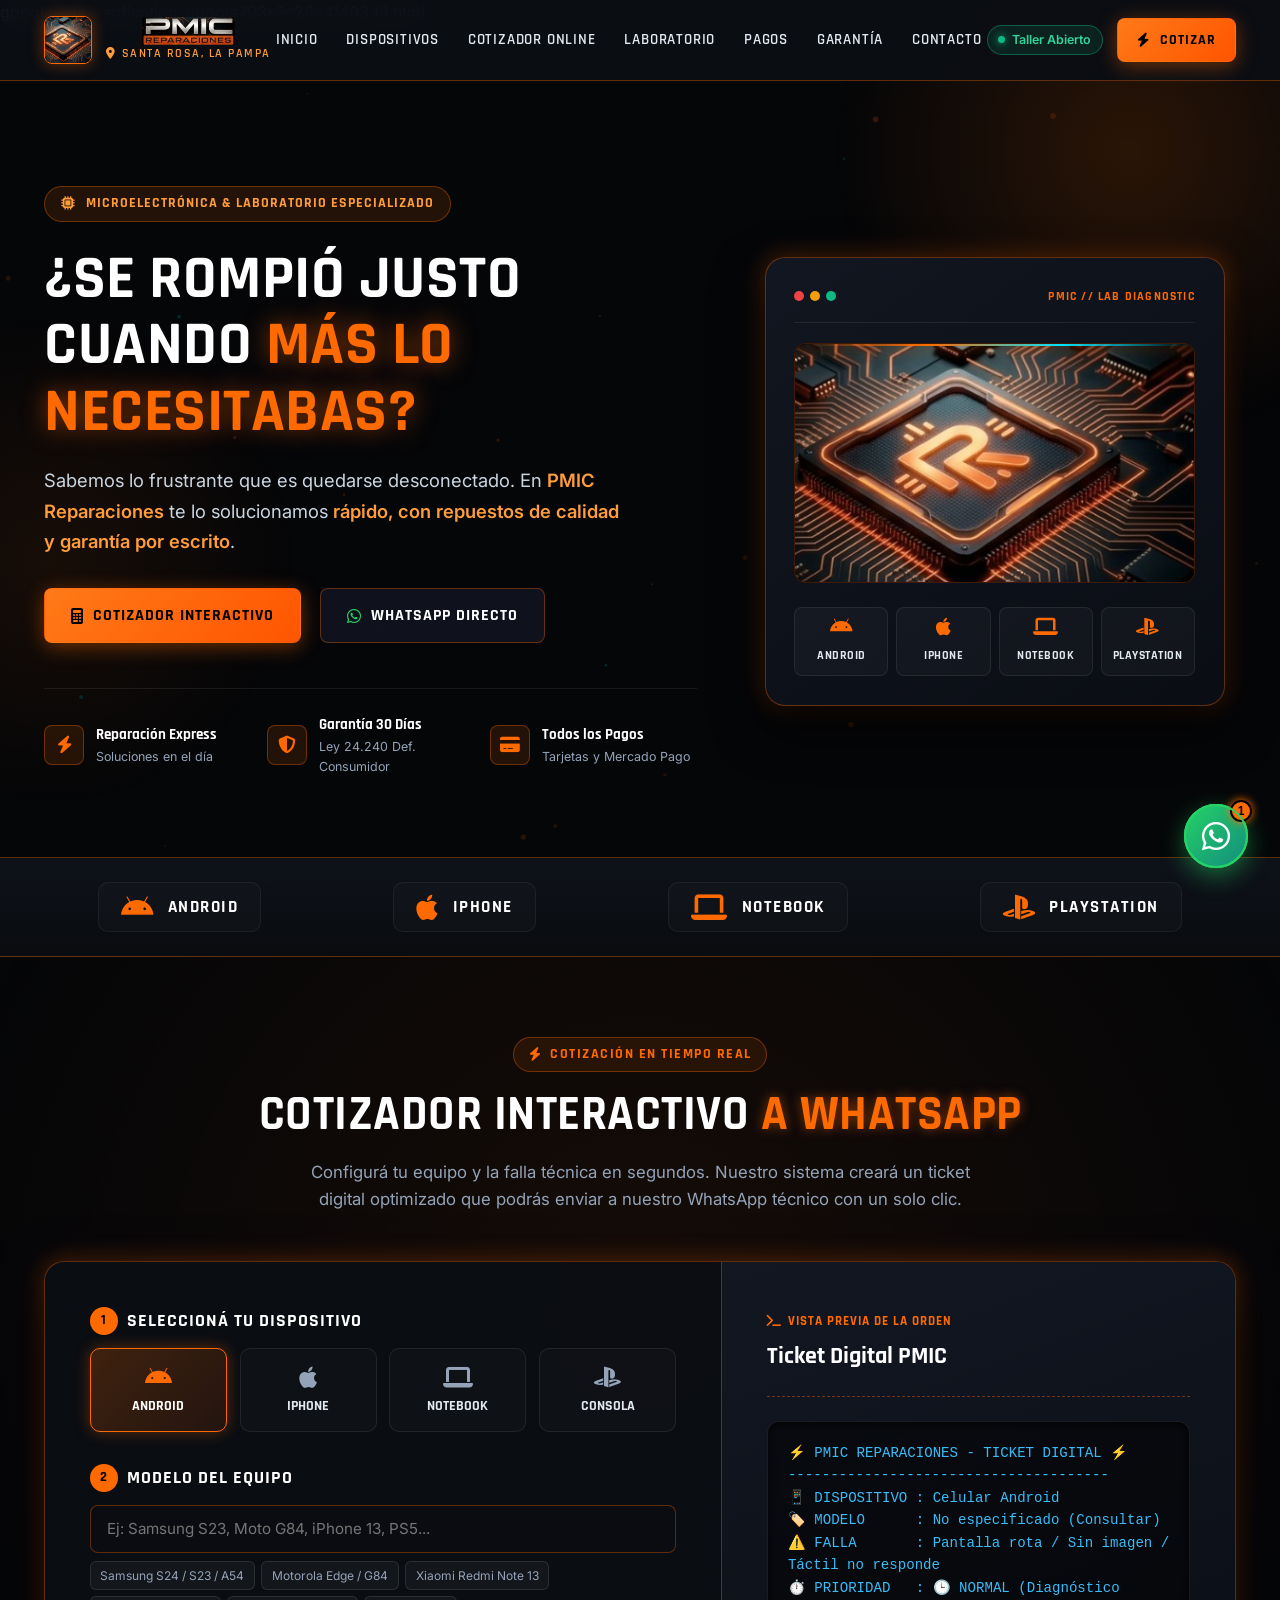
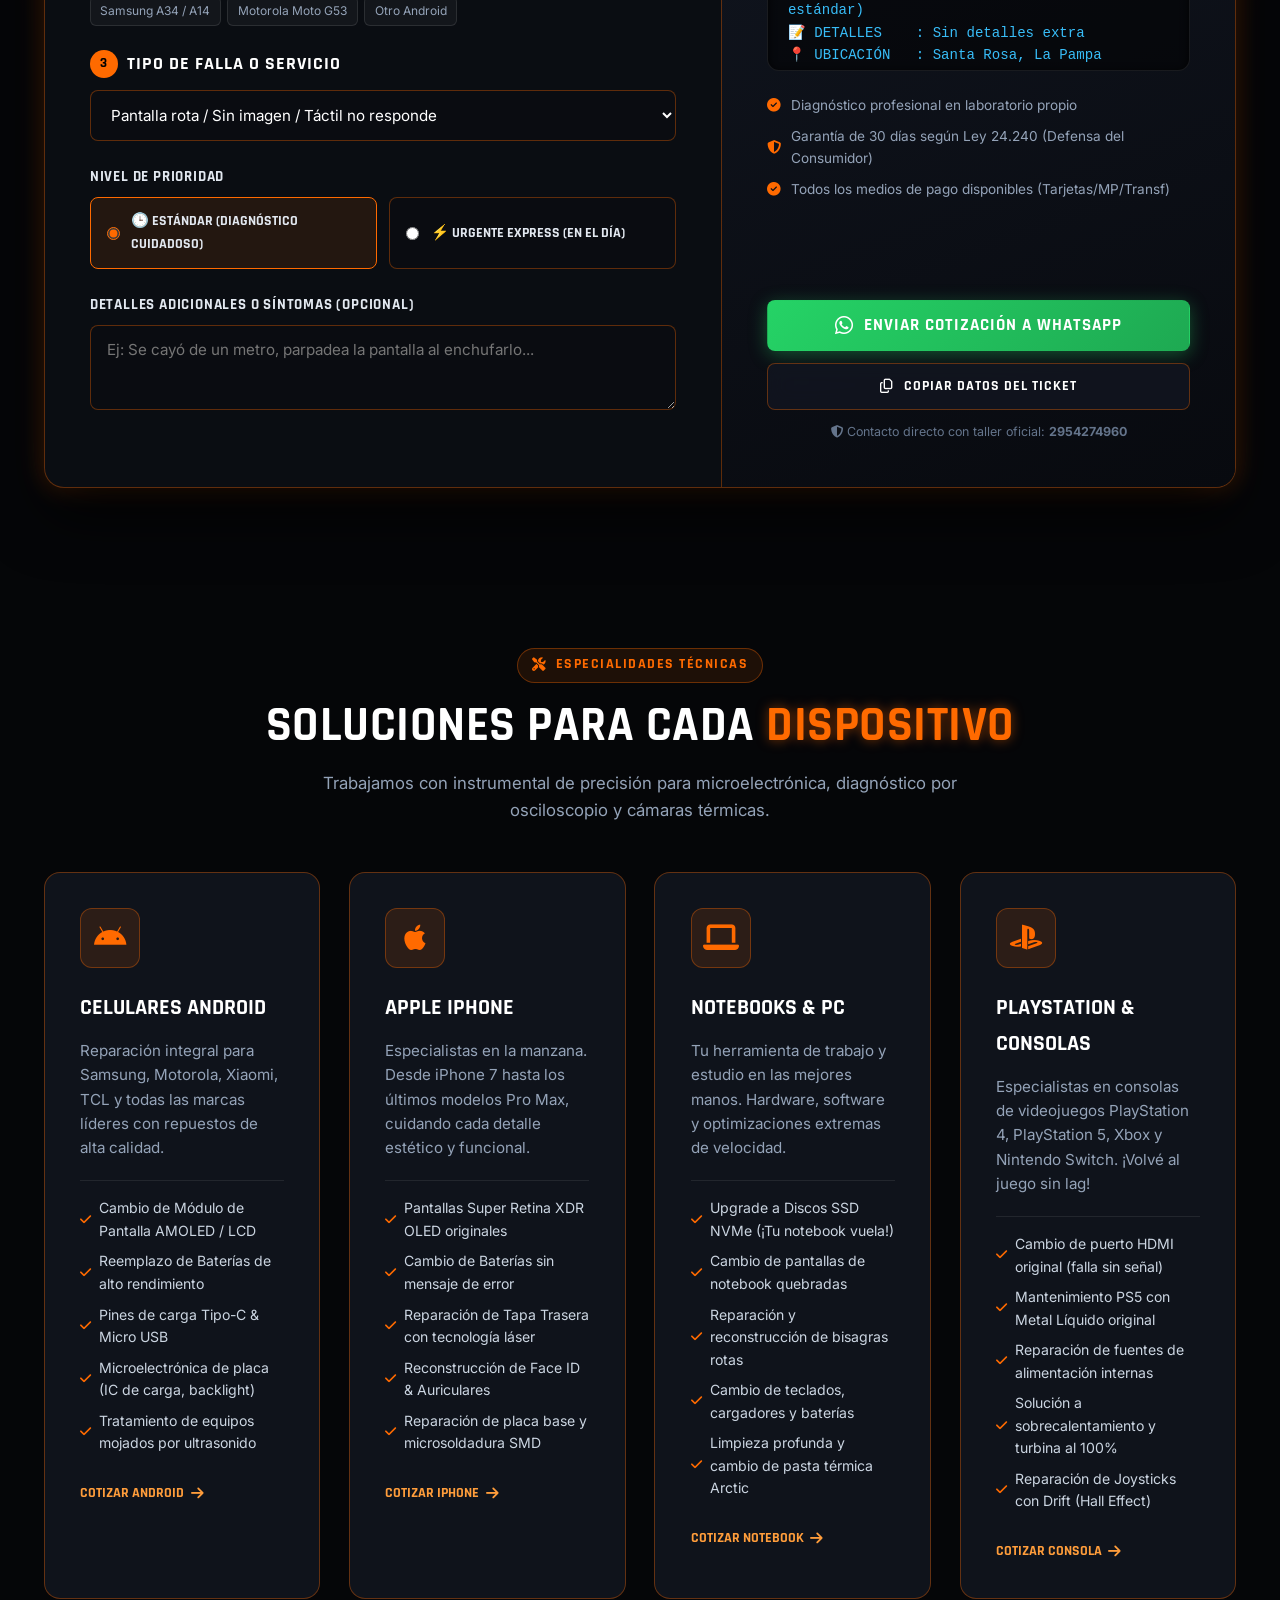
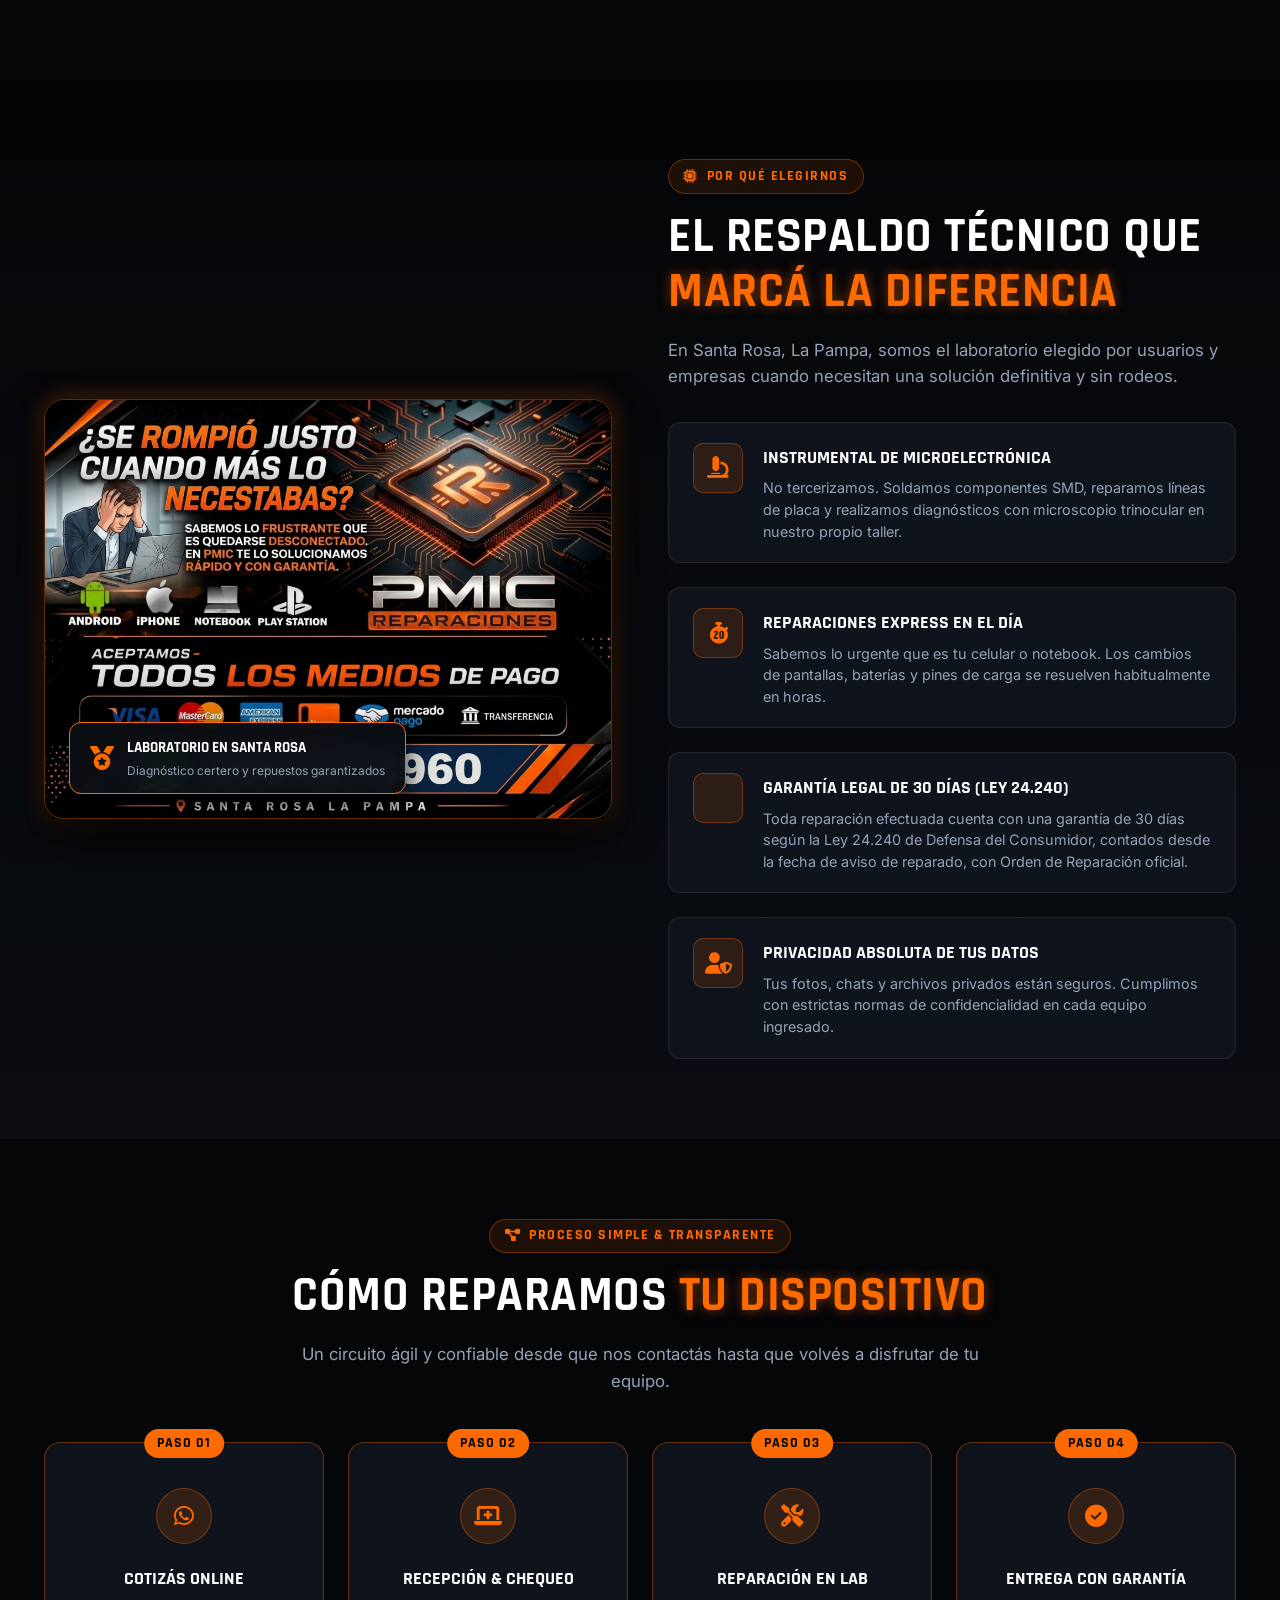
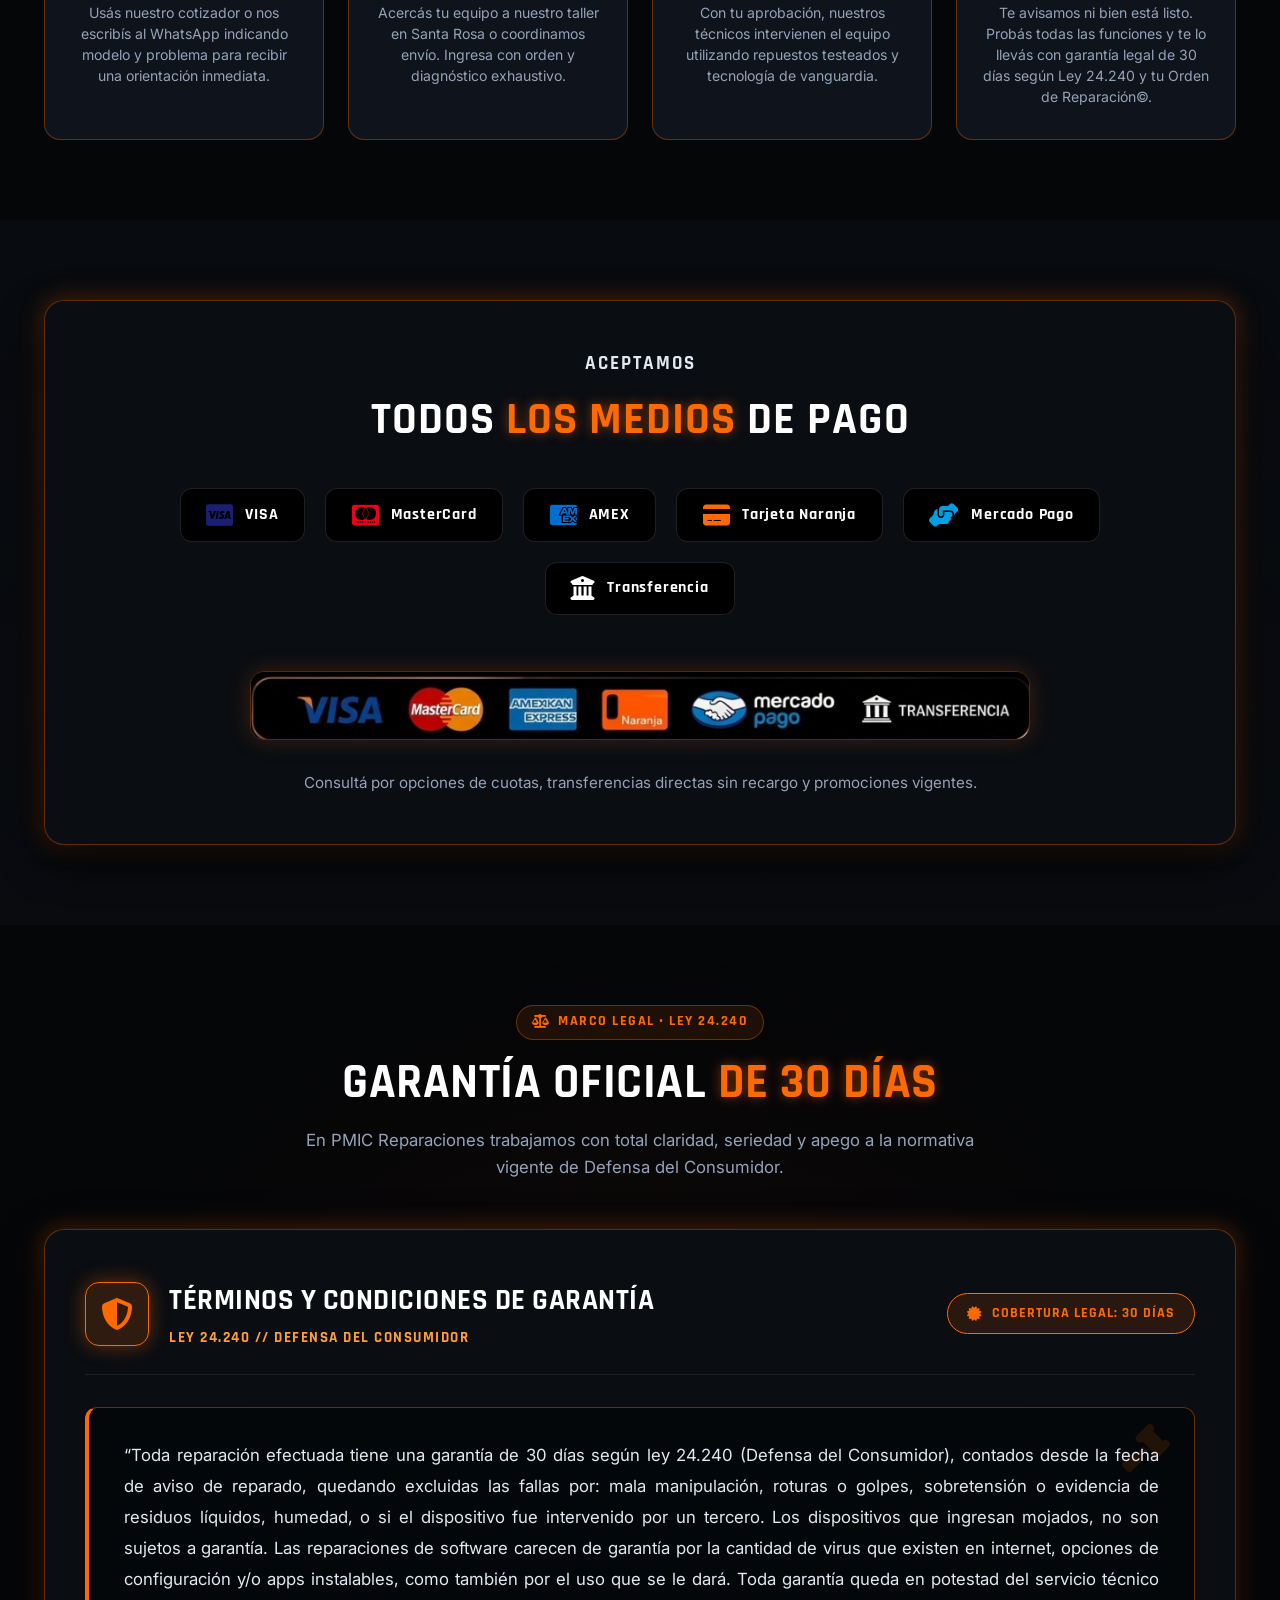
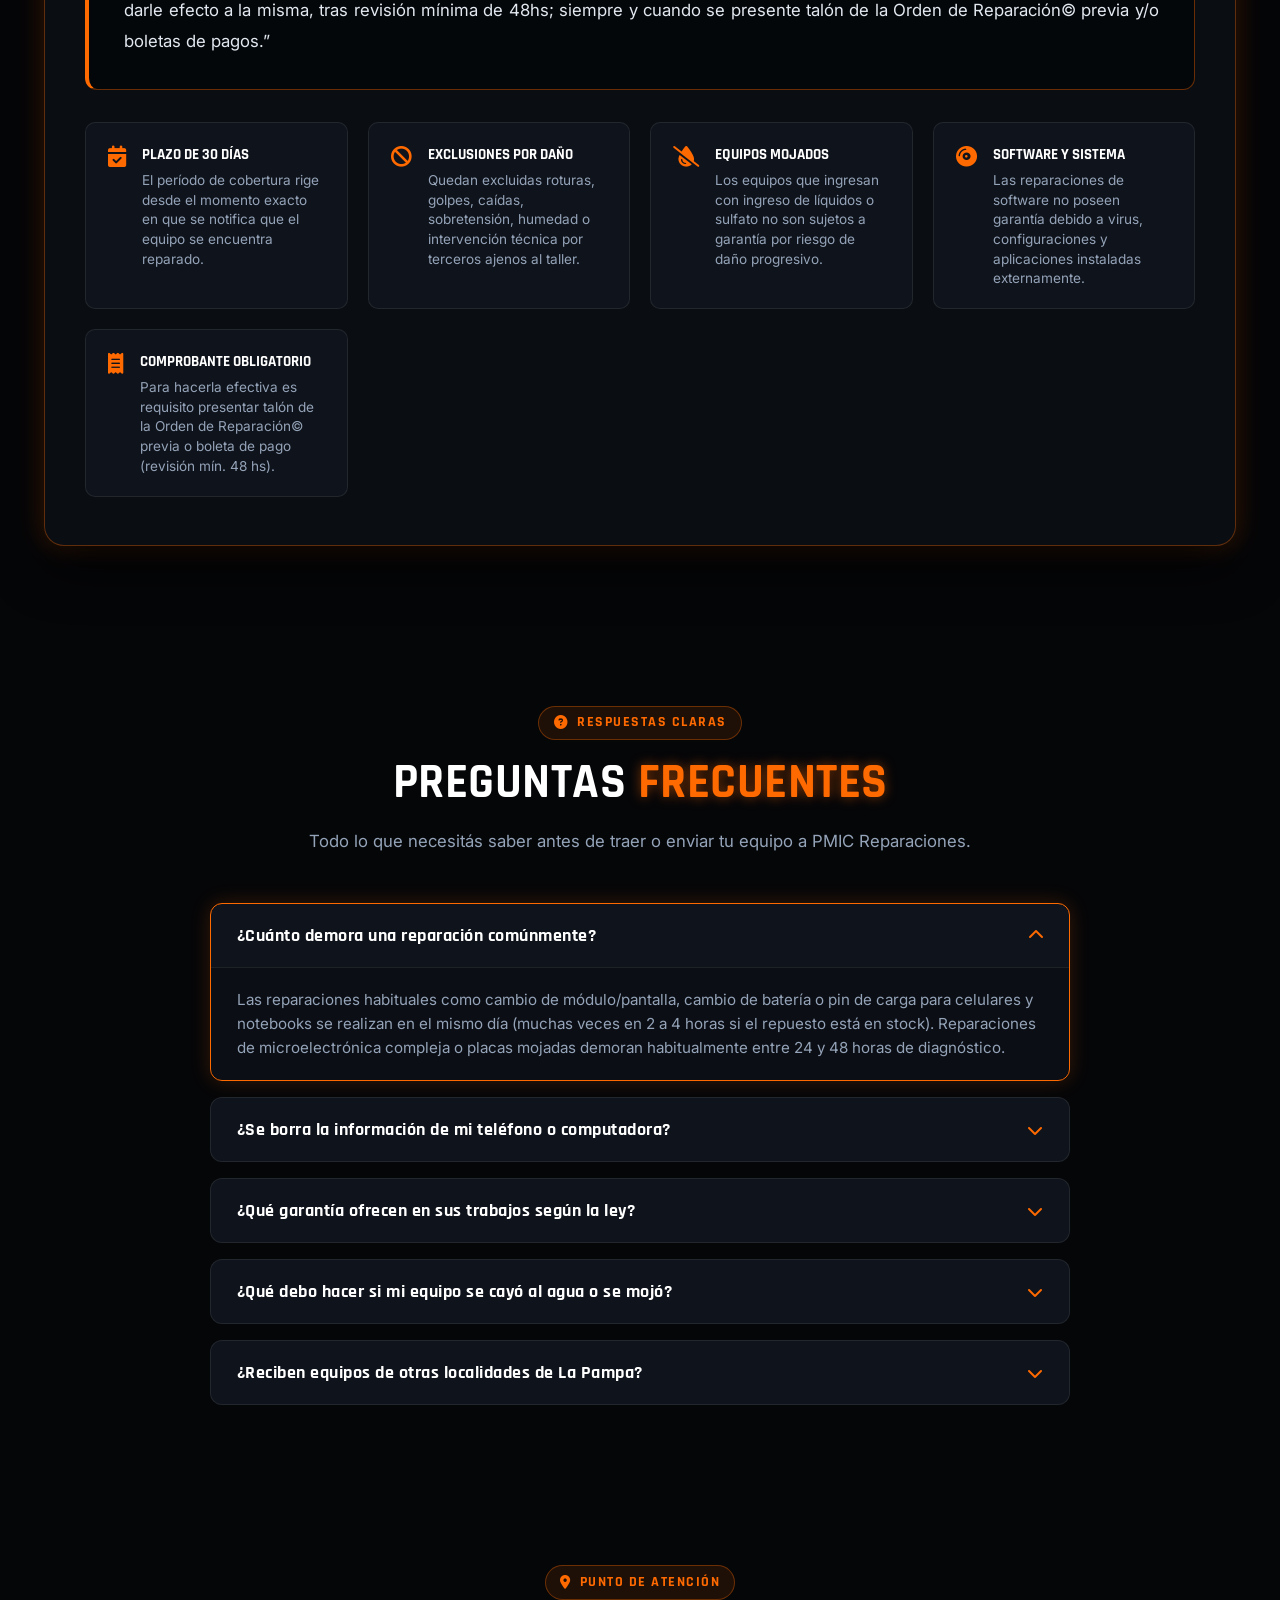
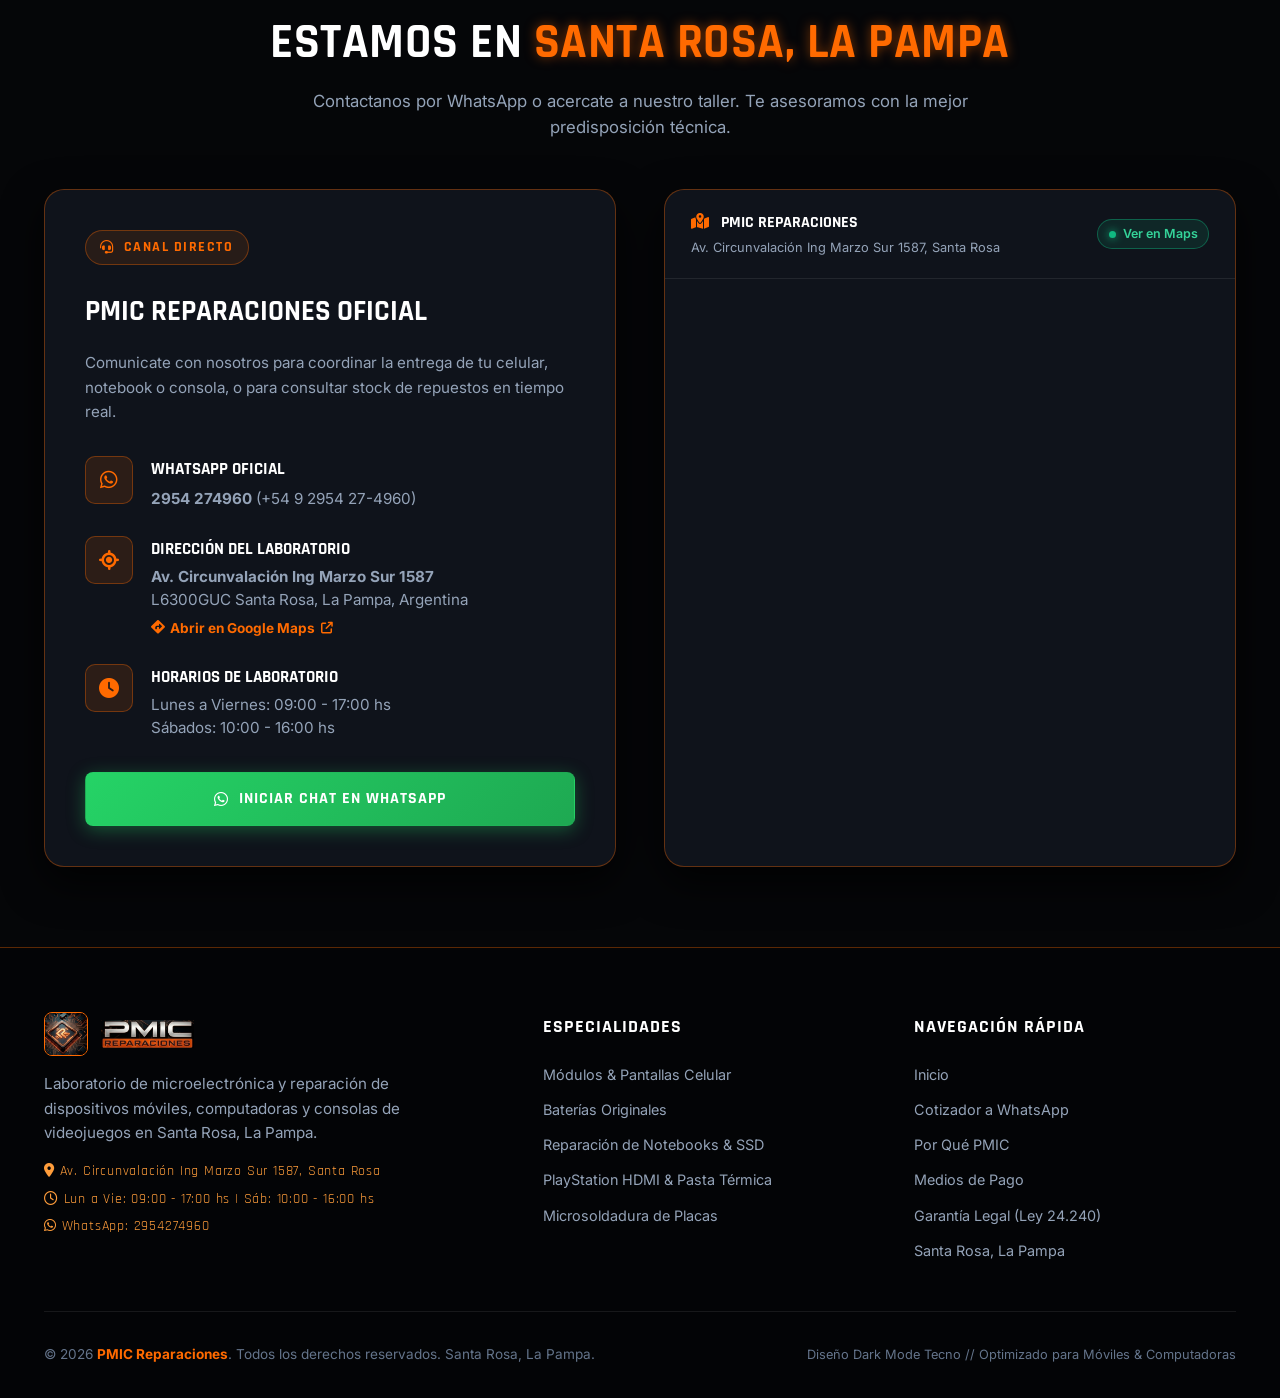
==== commit 86810488: "Add files via upload" ====
--- a/index.html
+++ b/index.html
@@ -26,8 +26,8 @@
   <link rel="icon" type="image/png" href="assets/chip-logo-clean.png">
 </head>
 <body>
-
-  <!-- Background Animated High-Tech Canvas -->
+google-site-verification: google793e5c26e4140343.html 
+<!-- Background Animated High-Tech Canvas -->
   <canvas id="circuit-bg"></canvas>
   <div class="ambient-glow-1"></div>
   <div class="ambient-glow-2"></div>
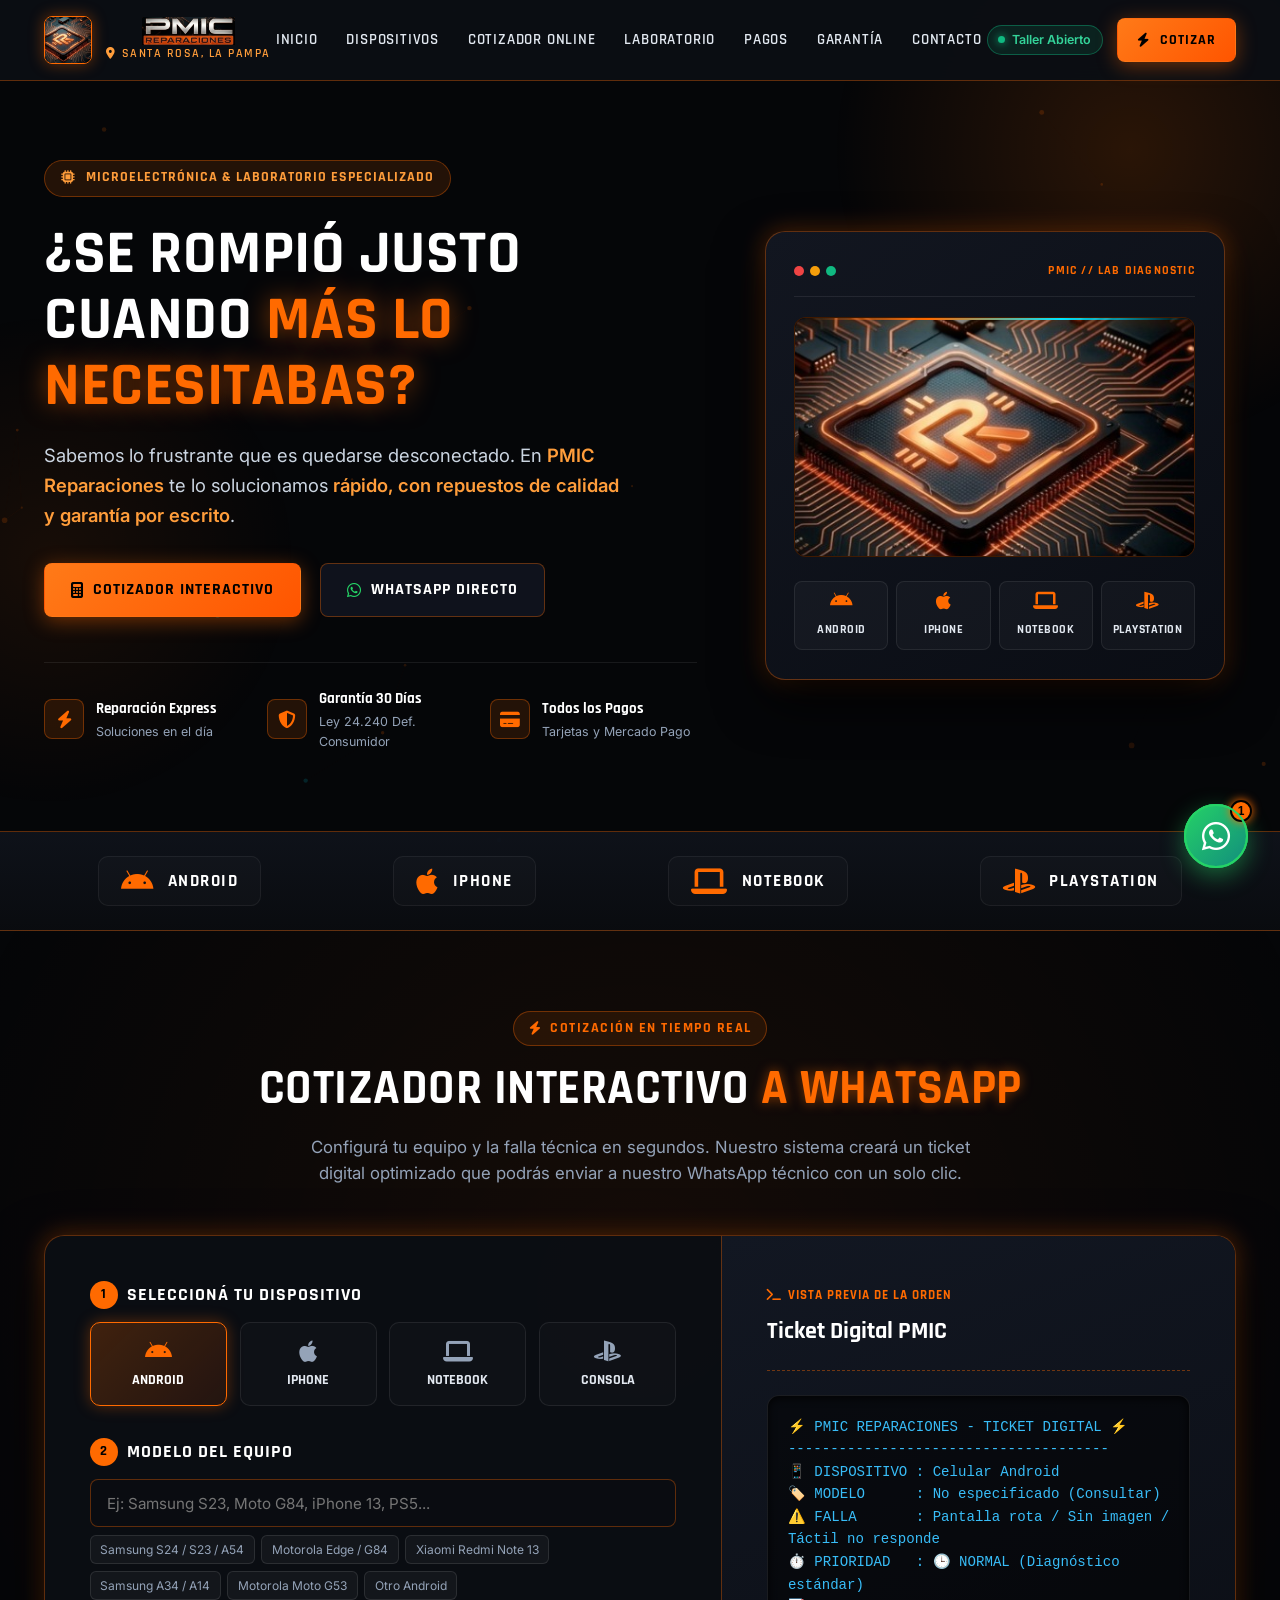
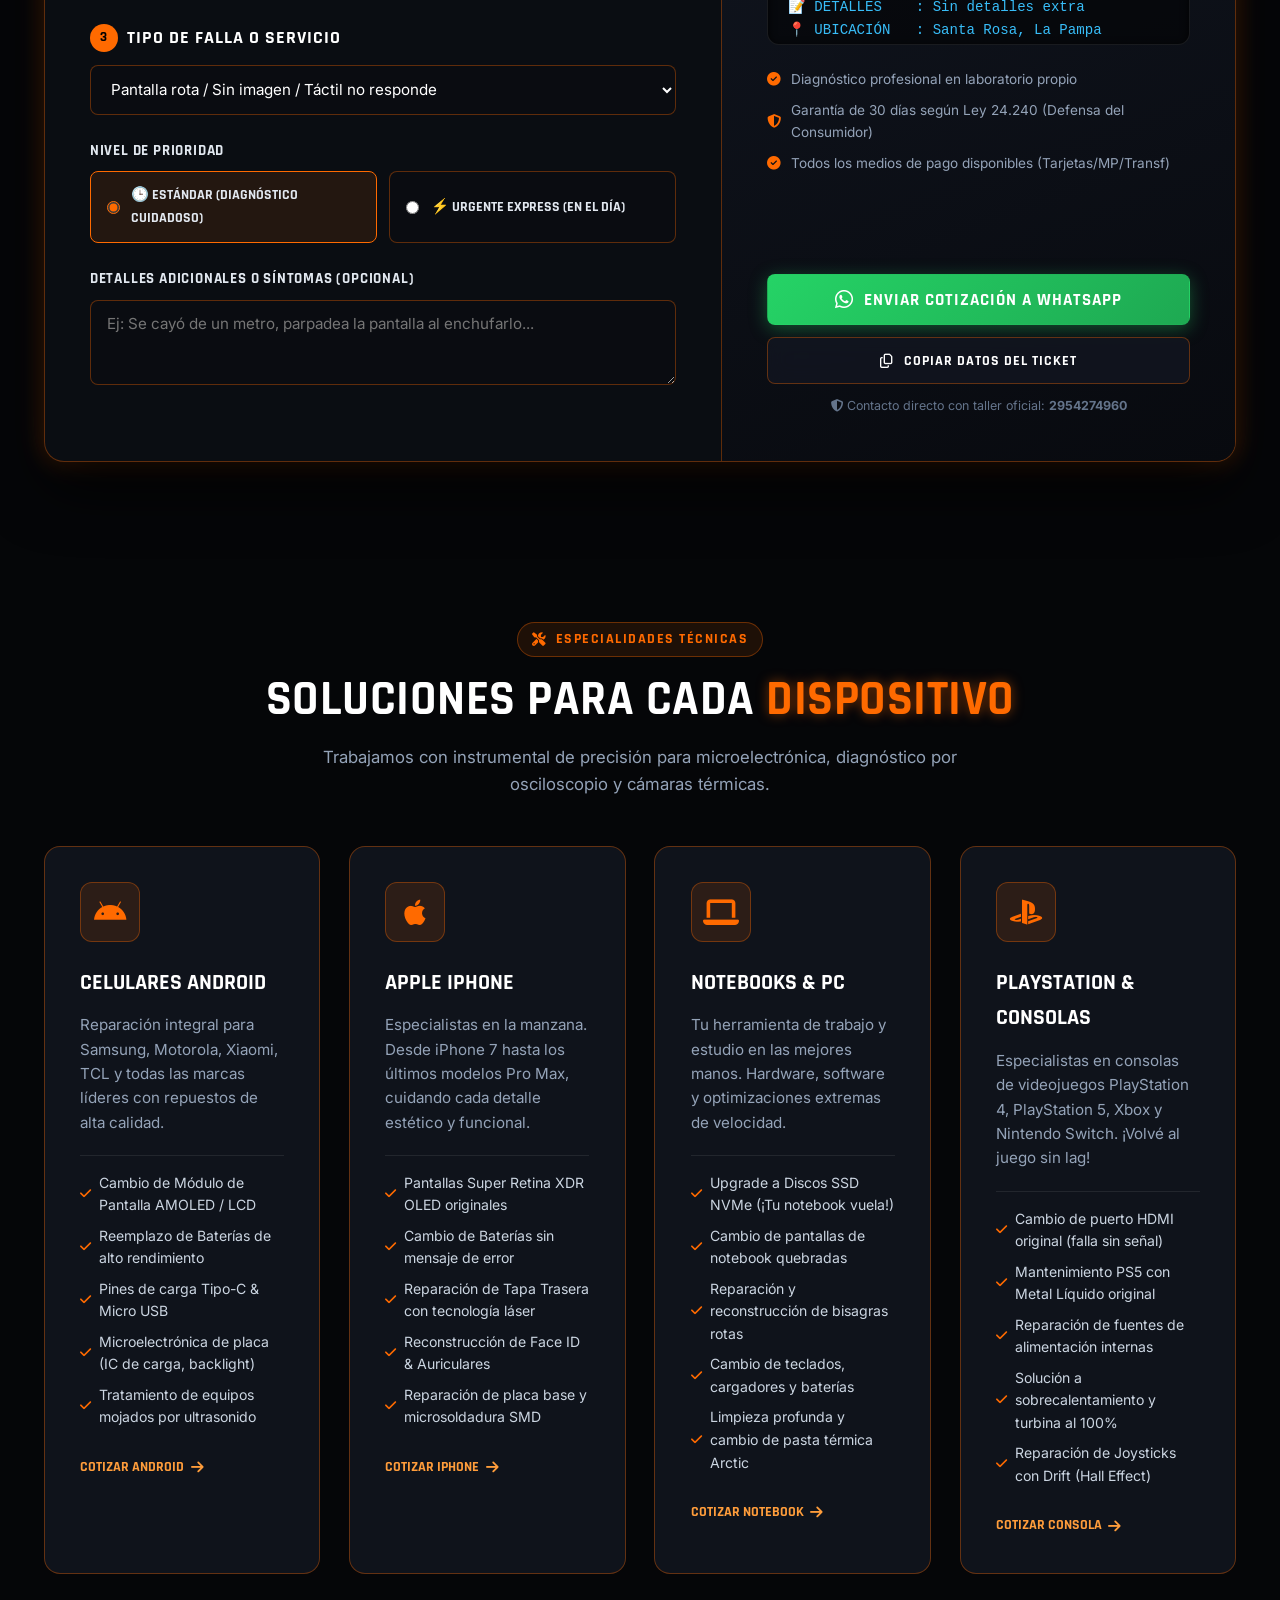
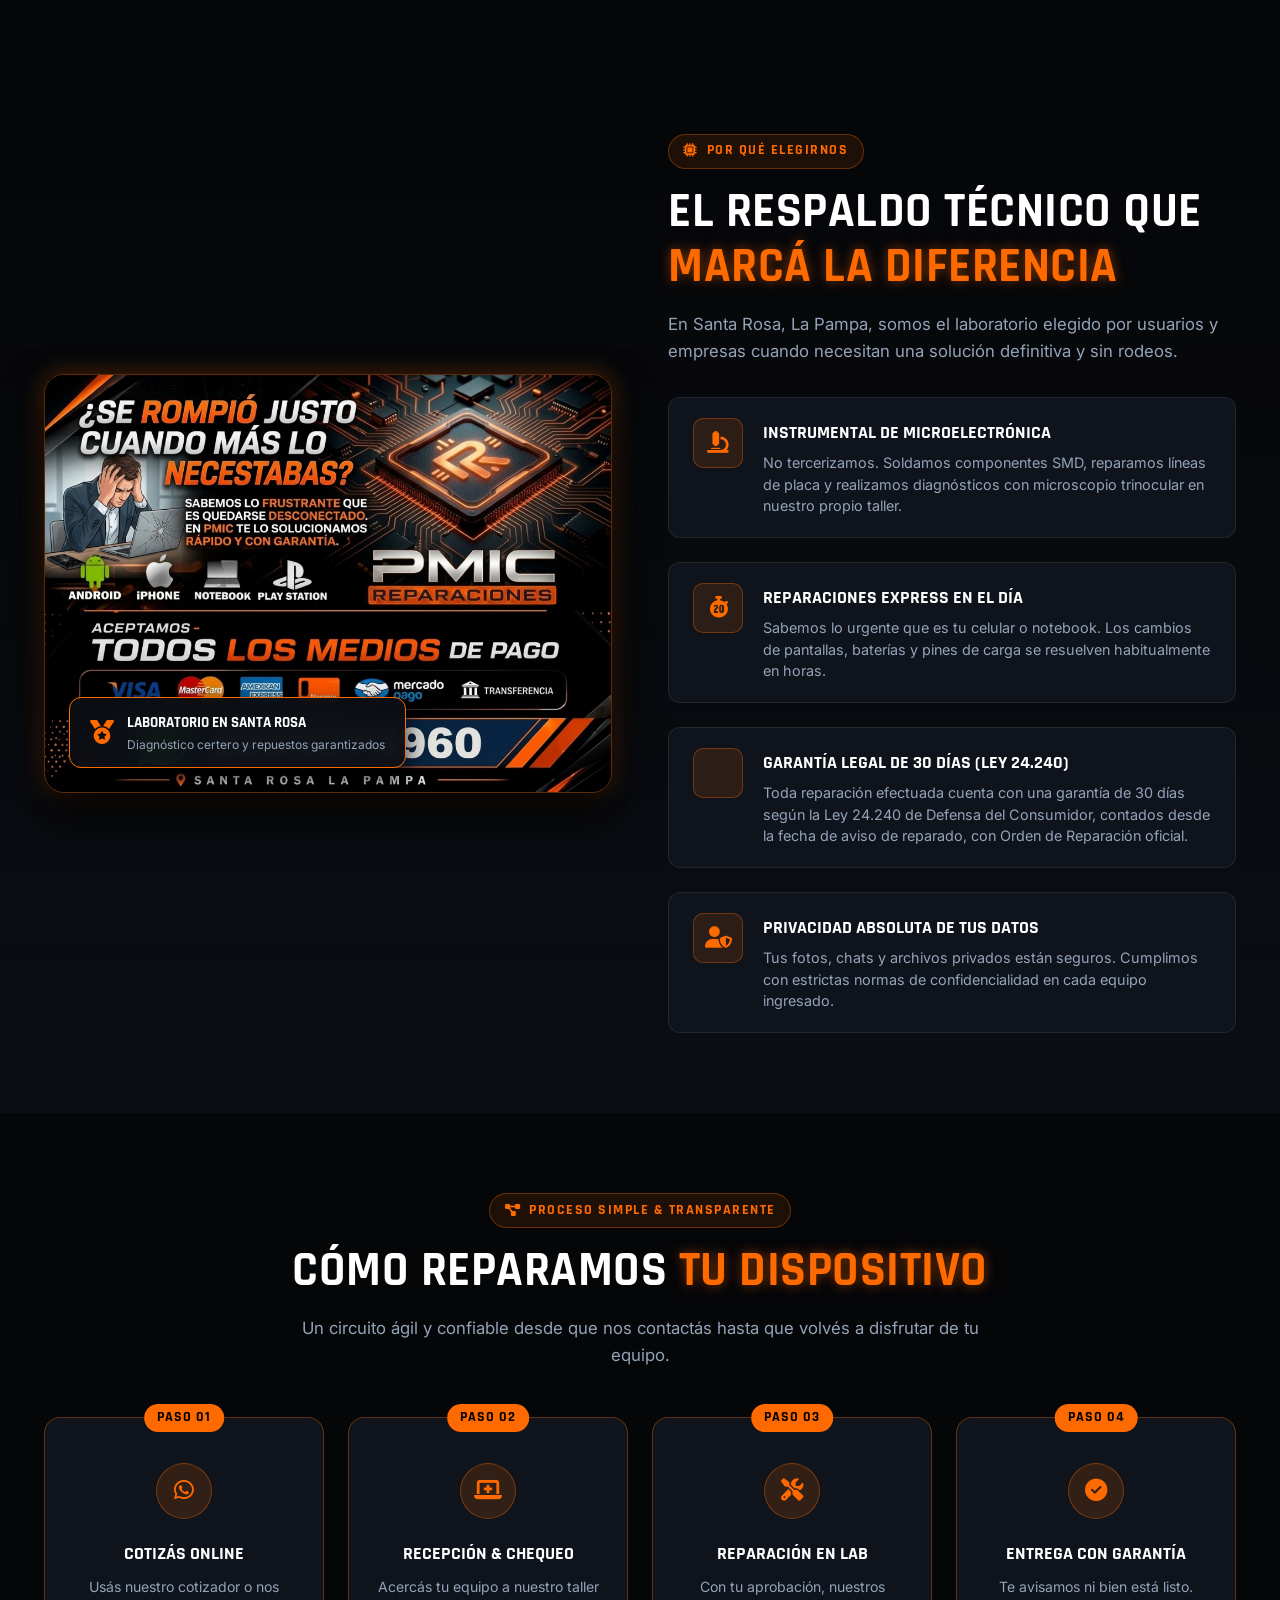
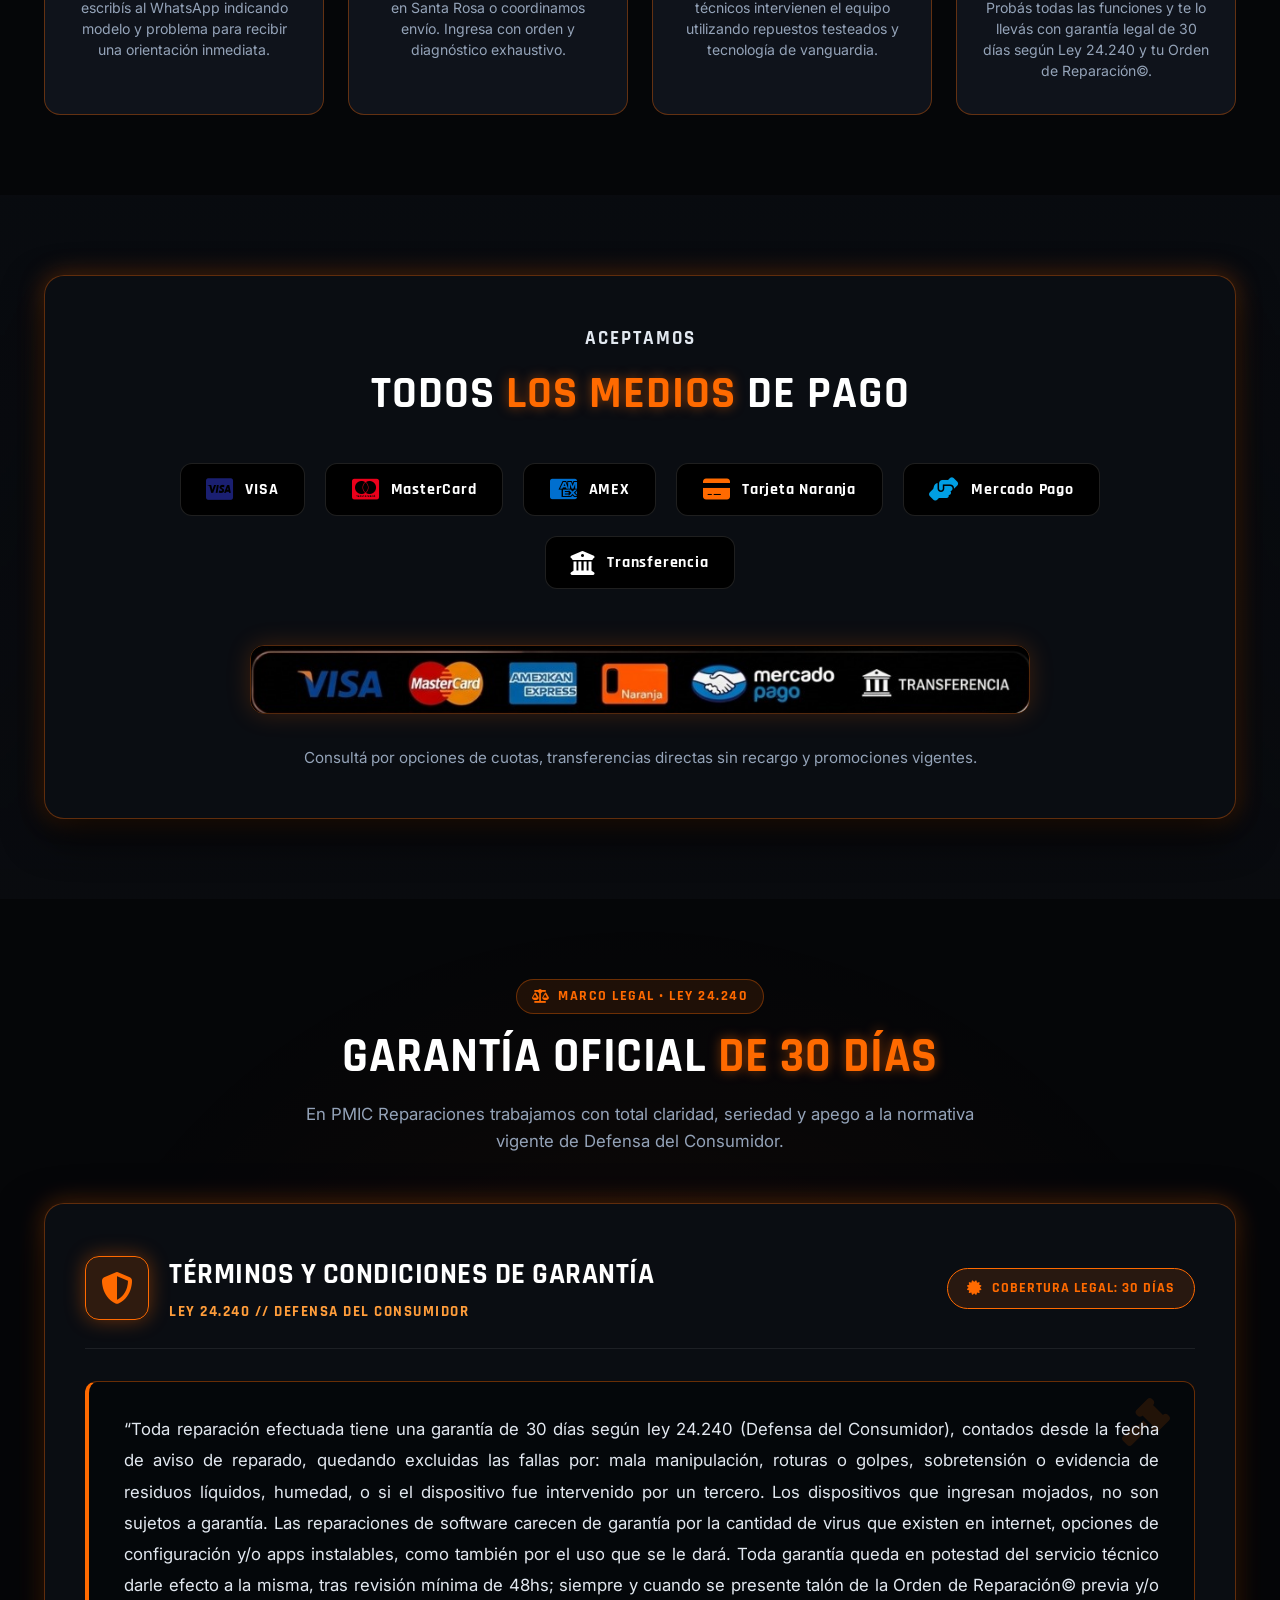
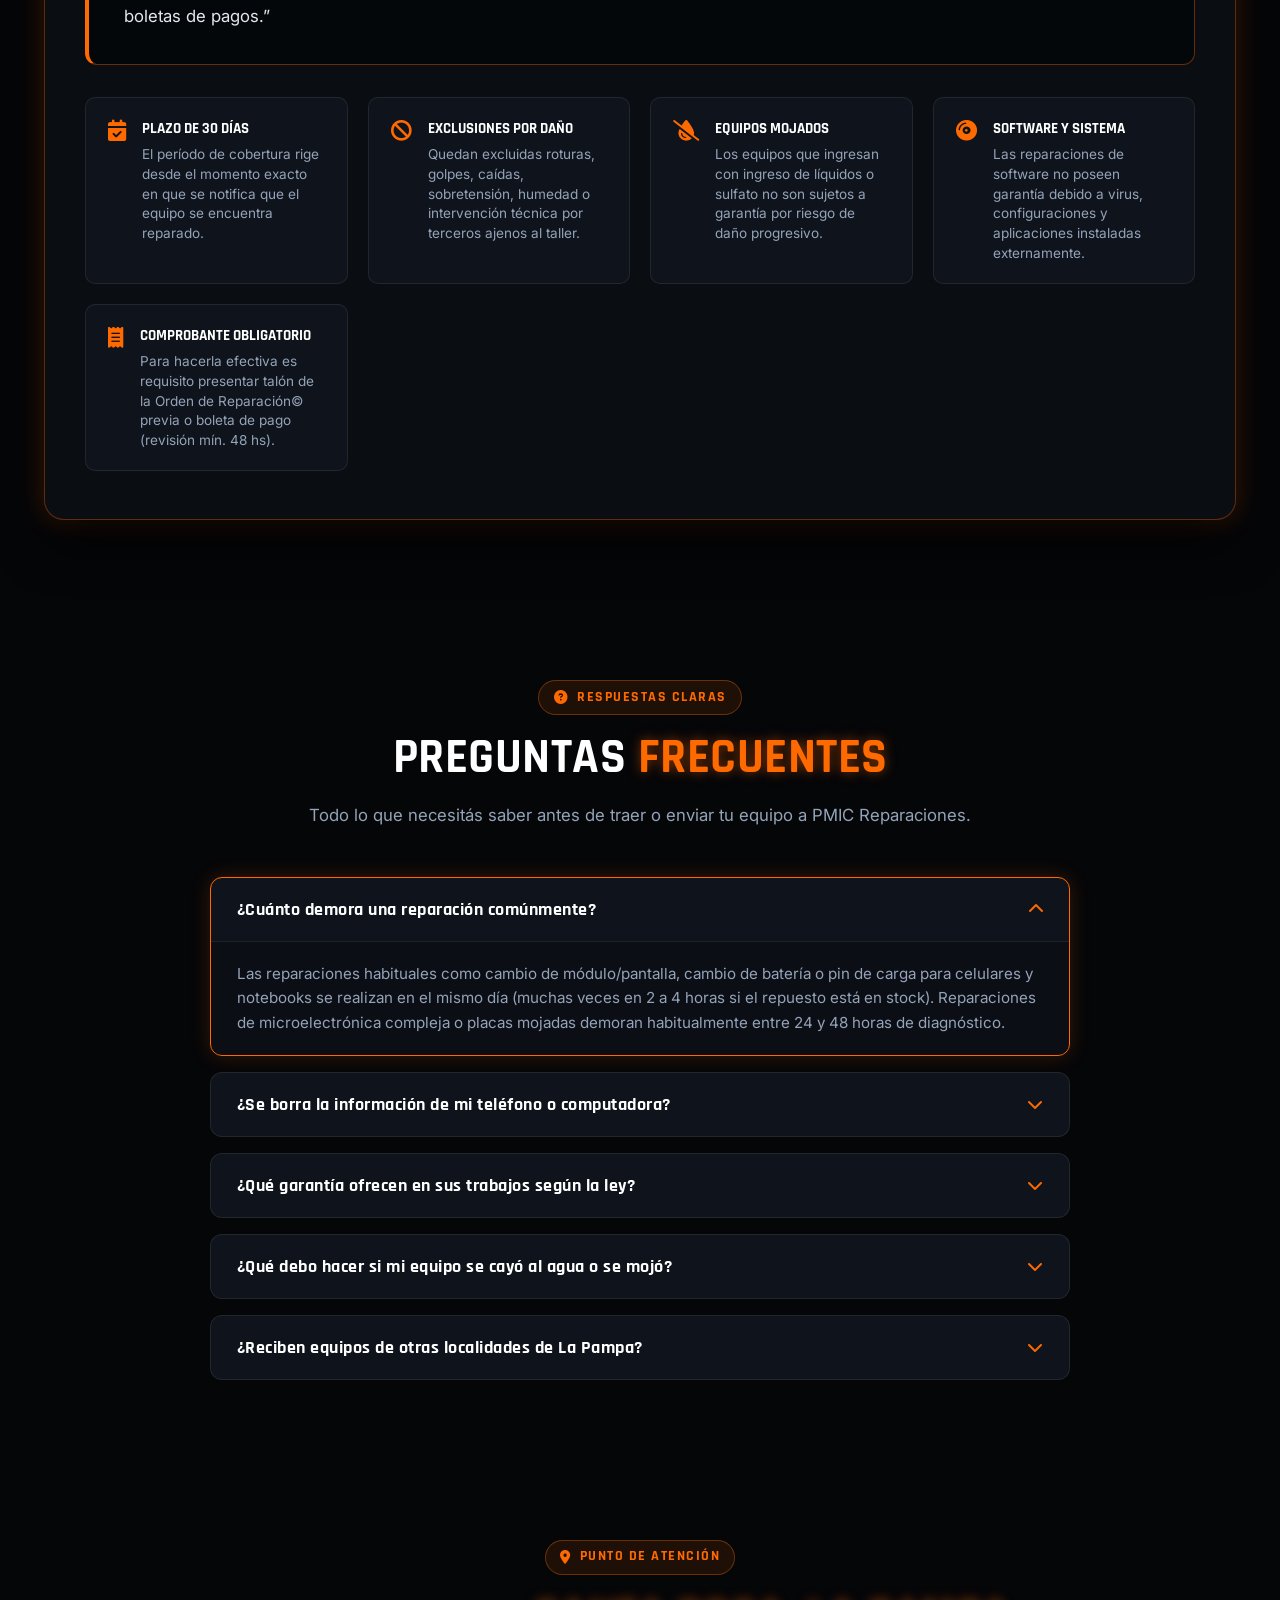
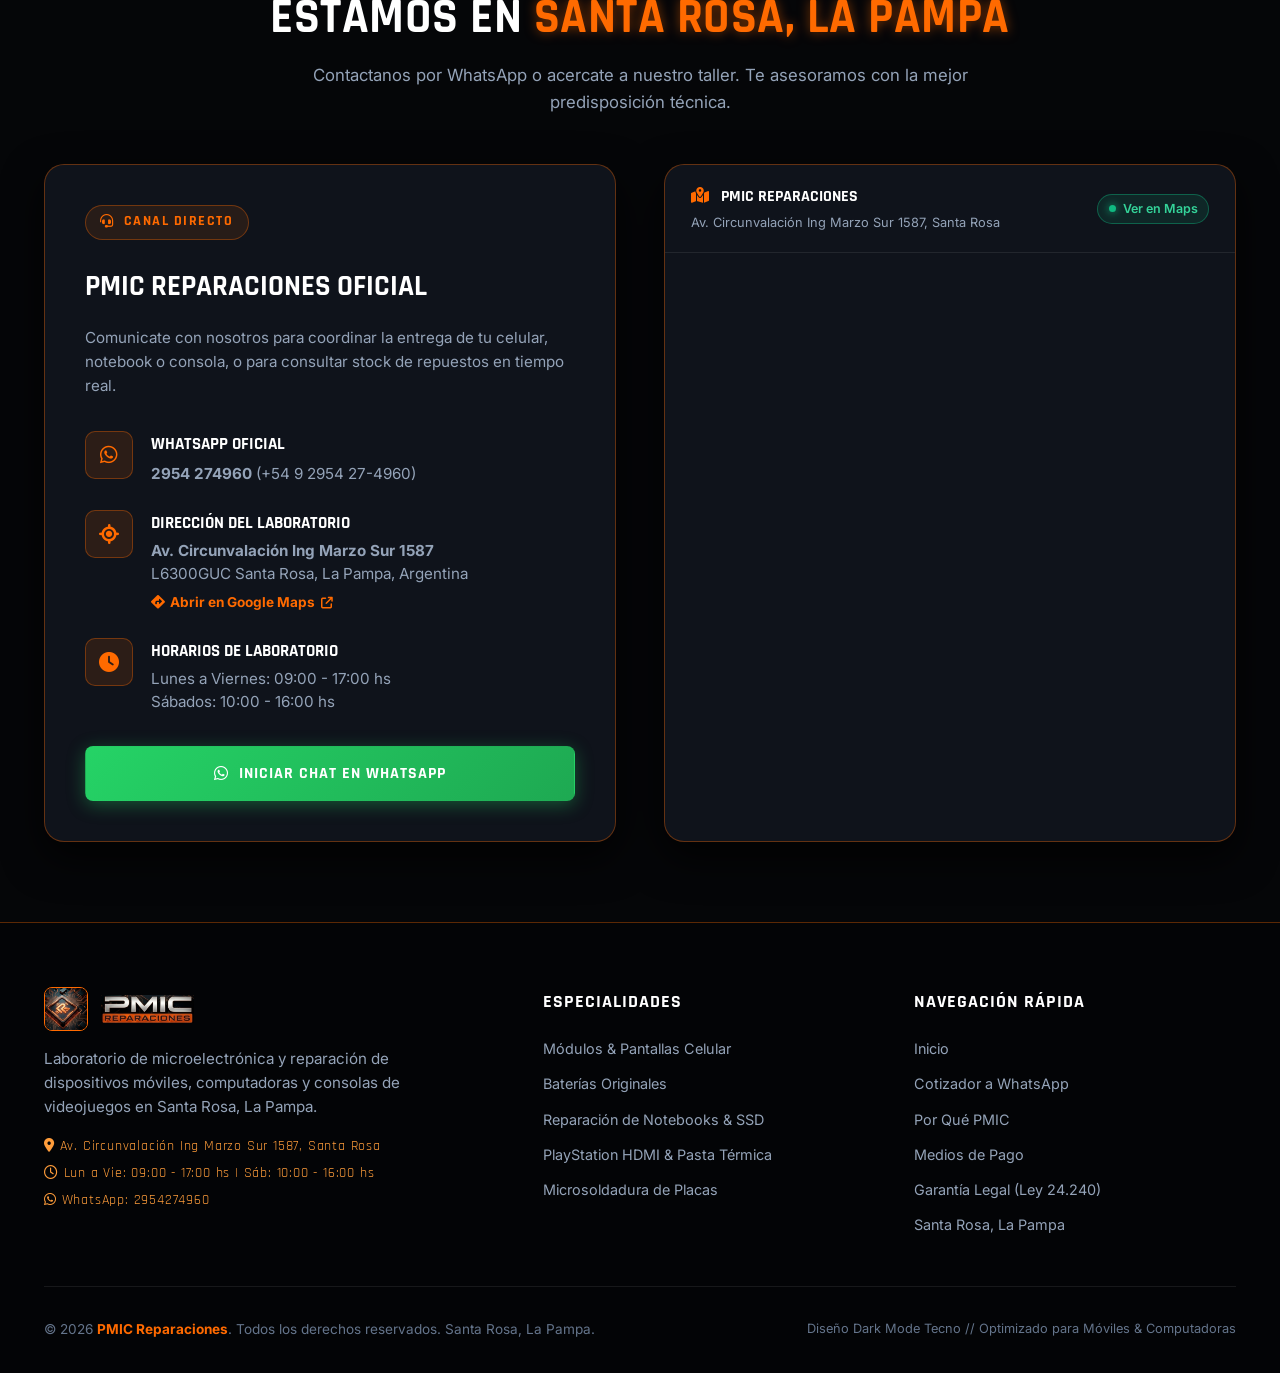
==== commit 8b7a03fc: "Add files via upload" ====
--- a/index.html
+++ b/index.html
@@ -26,7 +26,7 @@
   <link rel="icon" type="image/png" href="assets/chip-logo-clean.png">
 </head>
 <body>
-google-site-verification: google793e5c26e4140343.html 
+<meta name="google-site-verification" content="OGo8wSNspcLseErz2RfKEAuAQx2VlbG1Nb3356Tv5xE" /> 
 <!-- Background Animated High-Tech Canvas -->
   <canvas id="circuit-bg"></canvas>
   <div class="ambient-glow-1"></div>
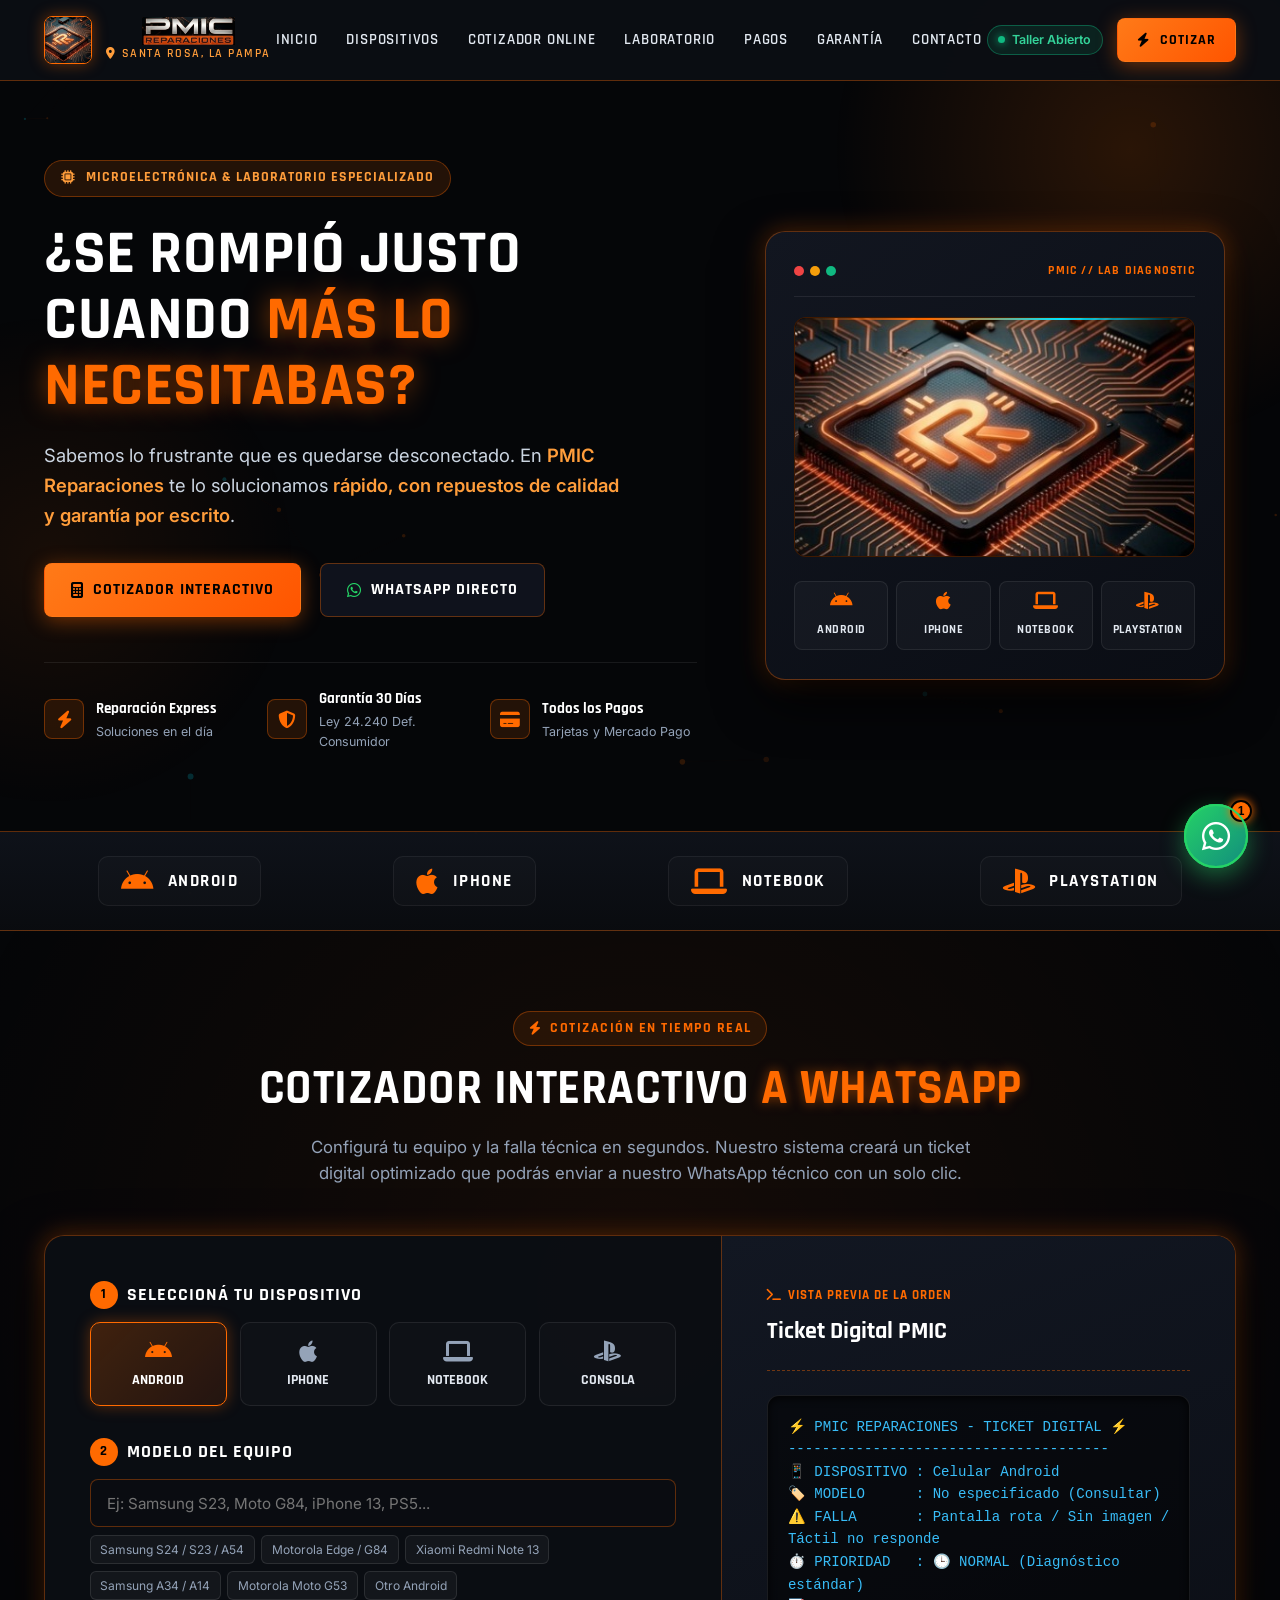
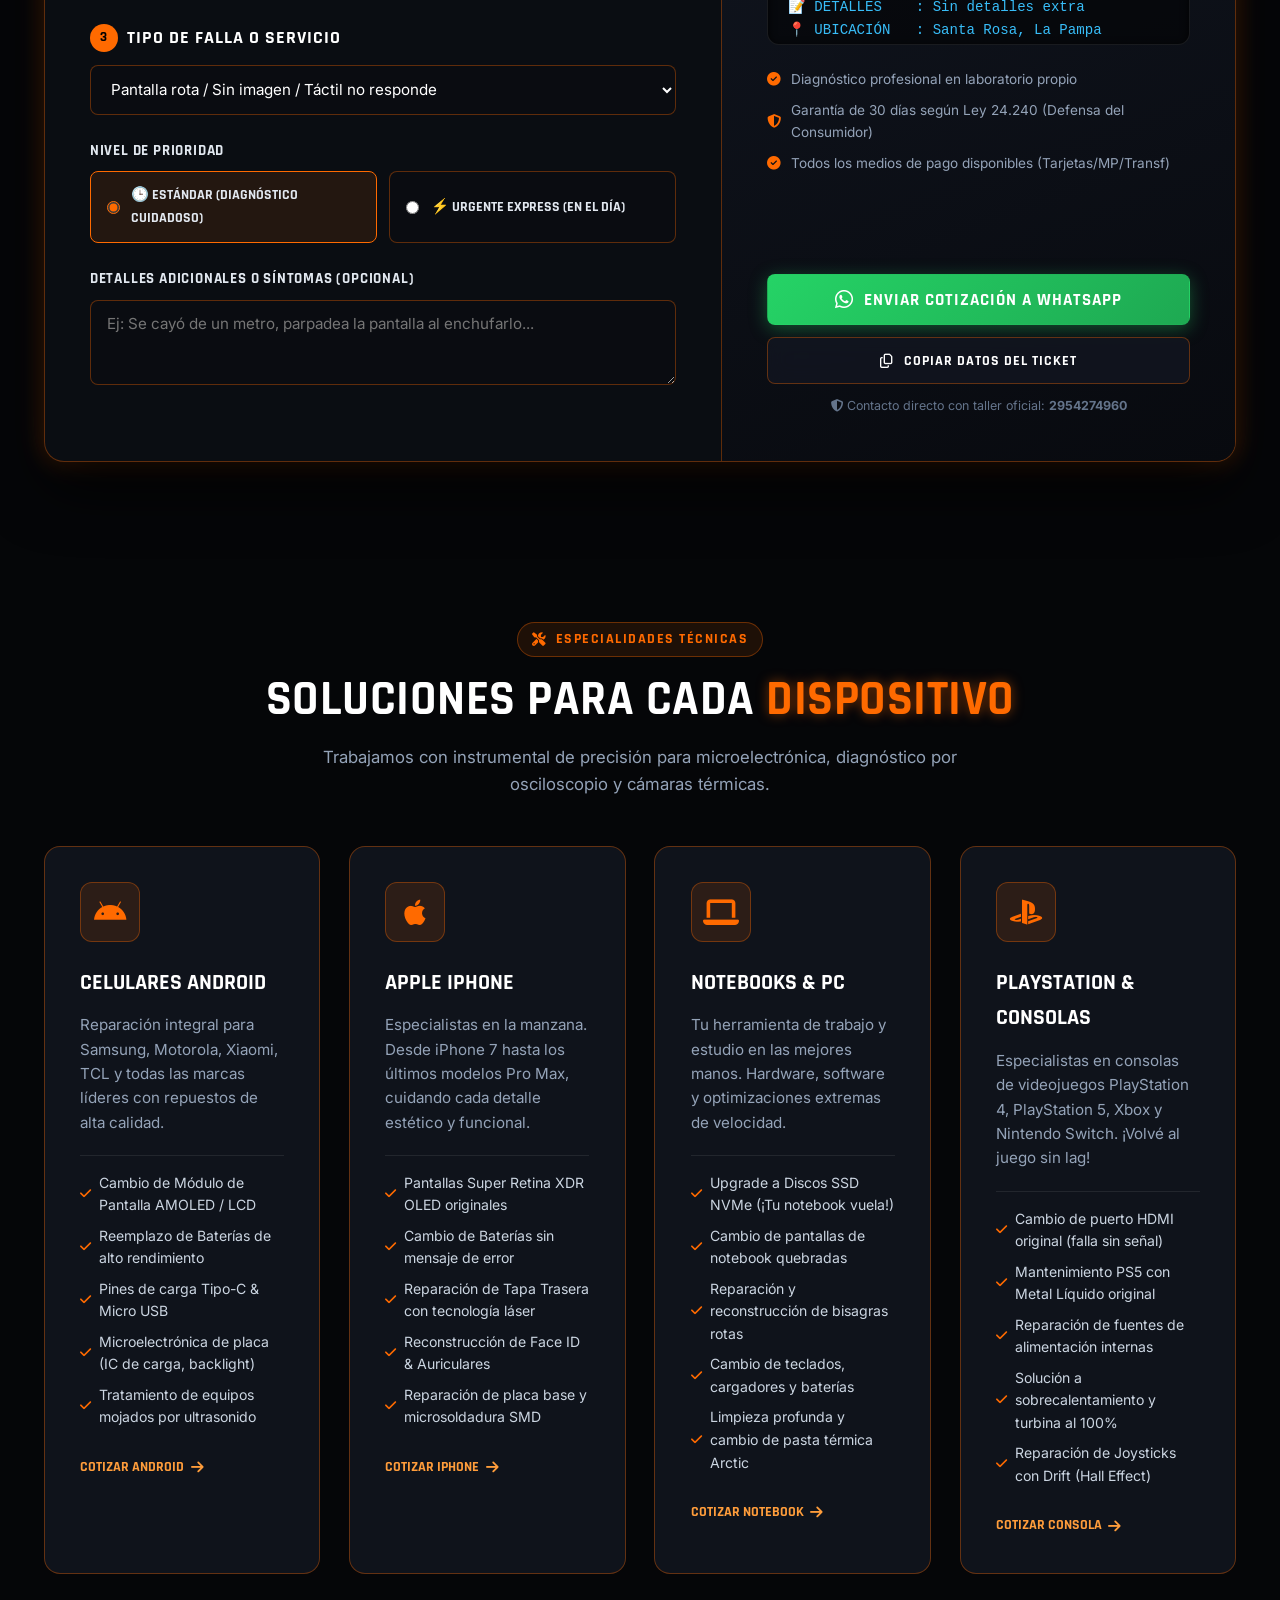
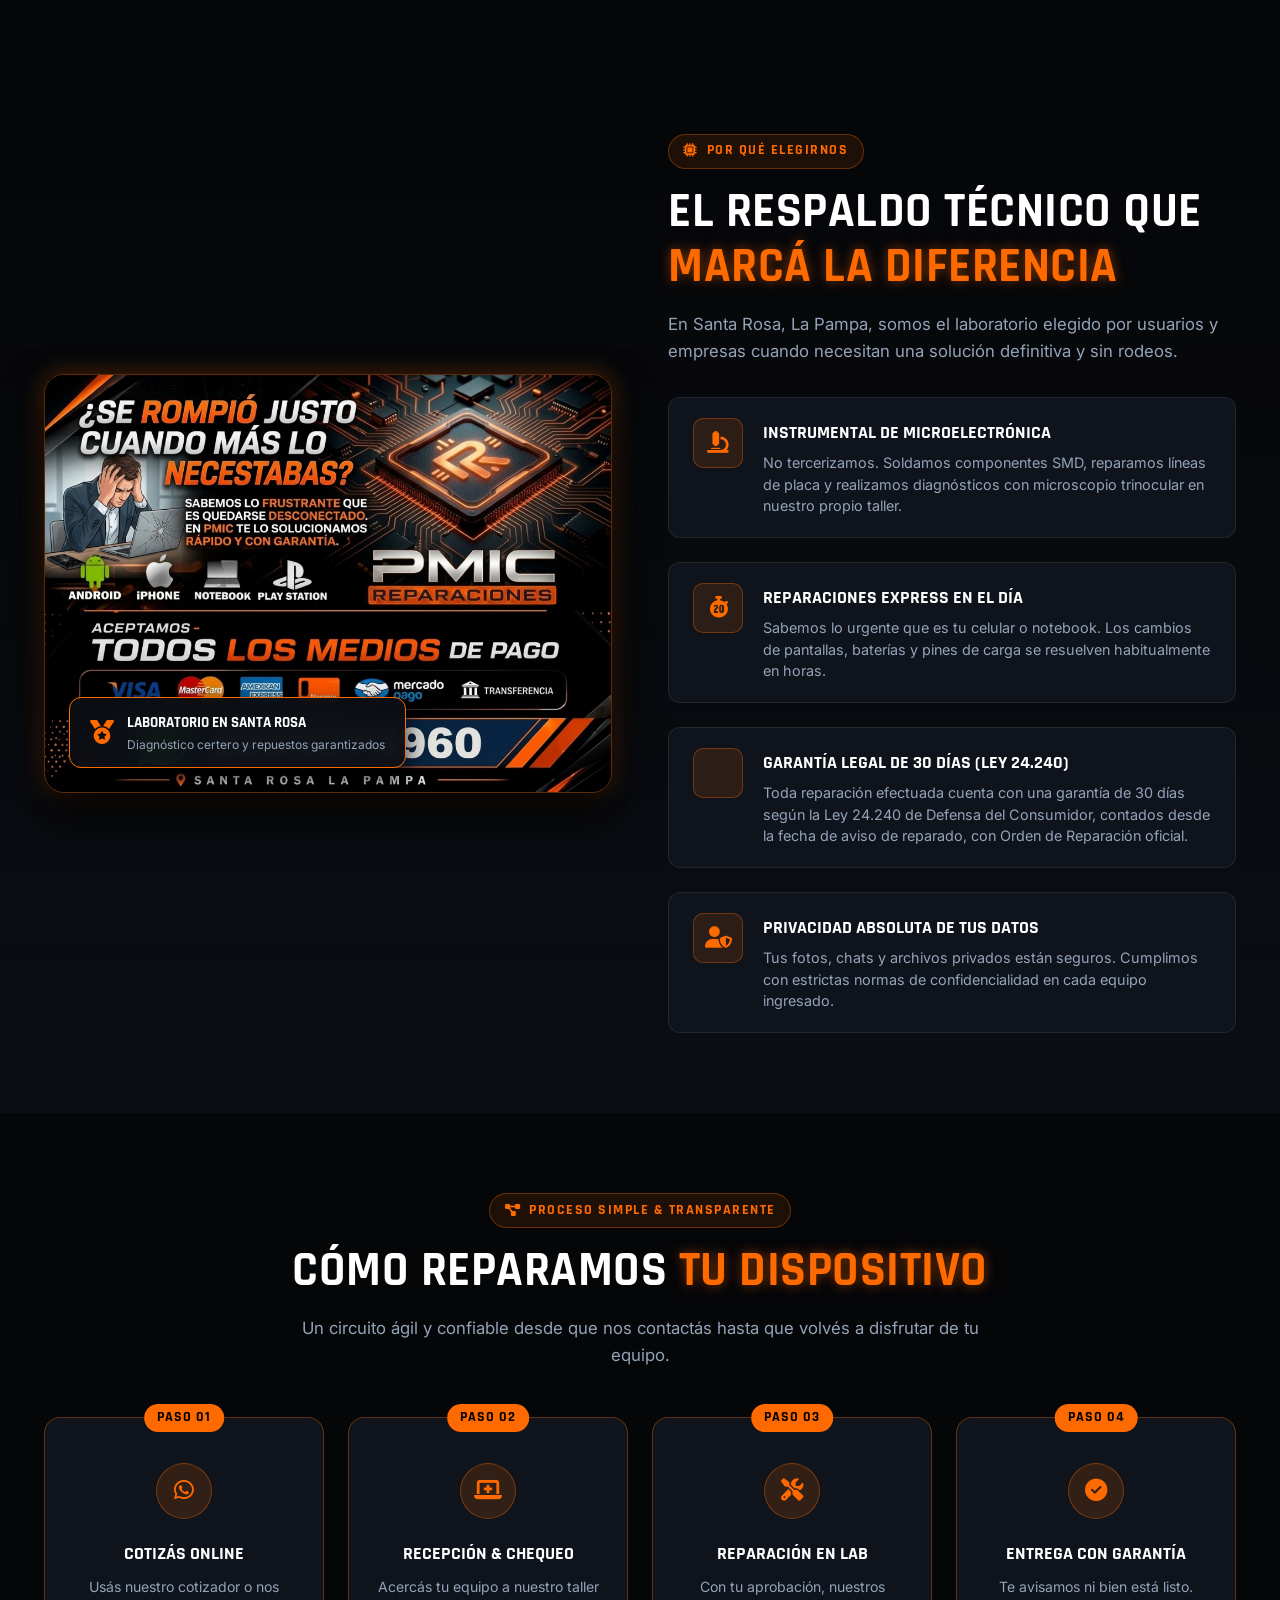
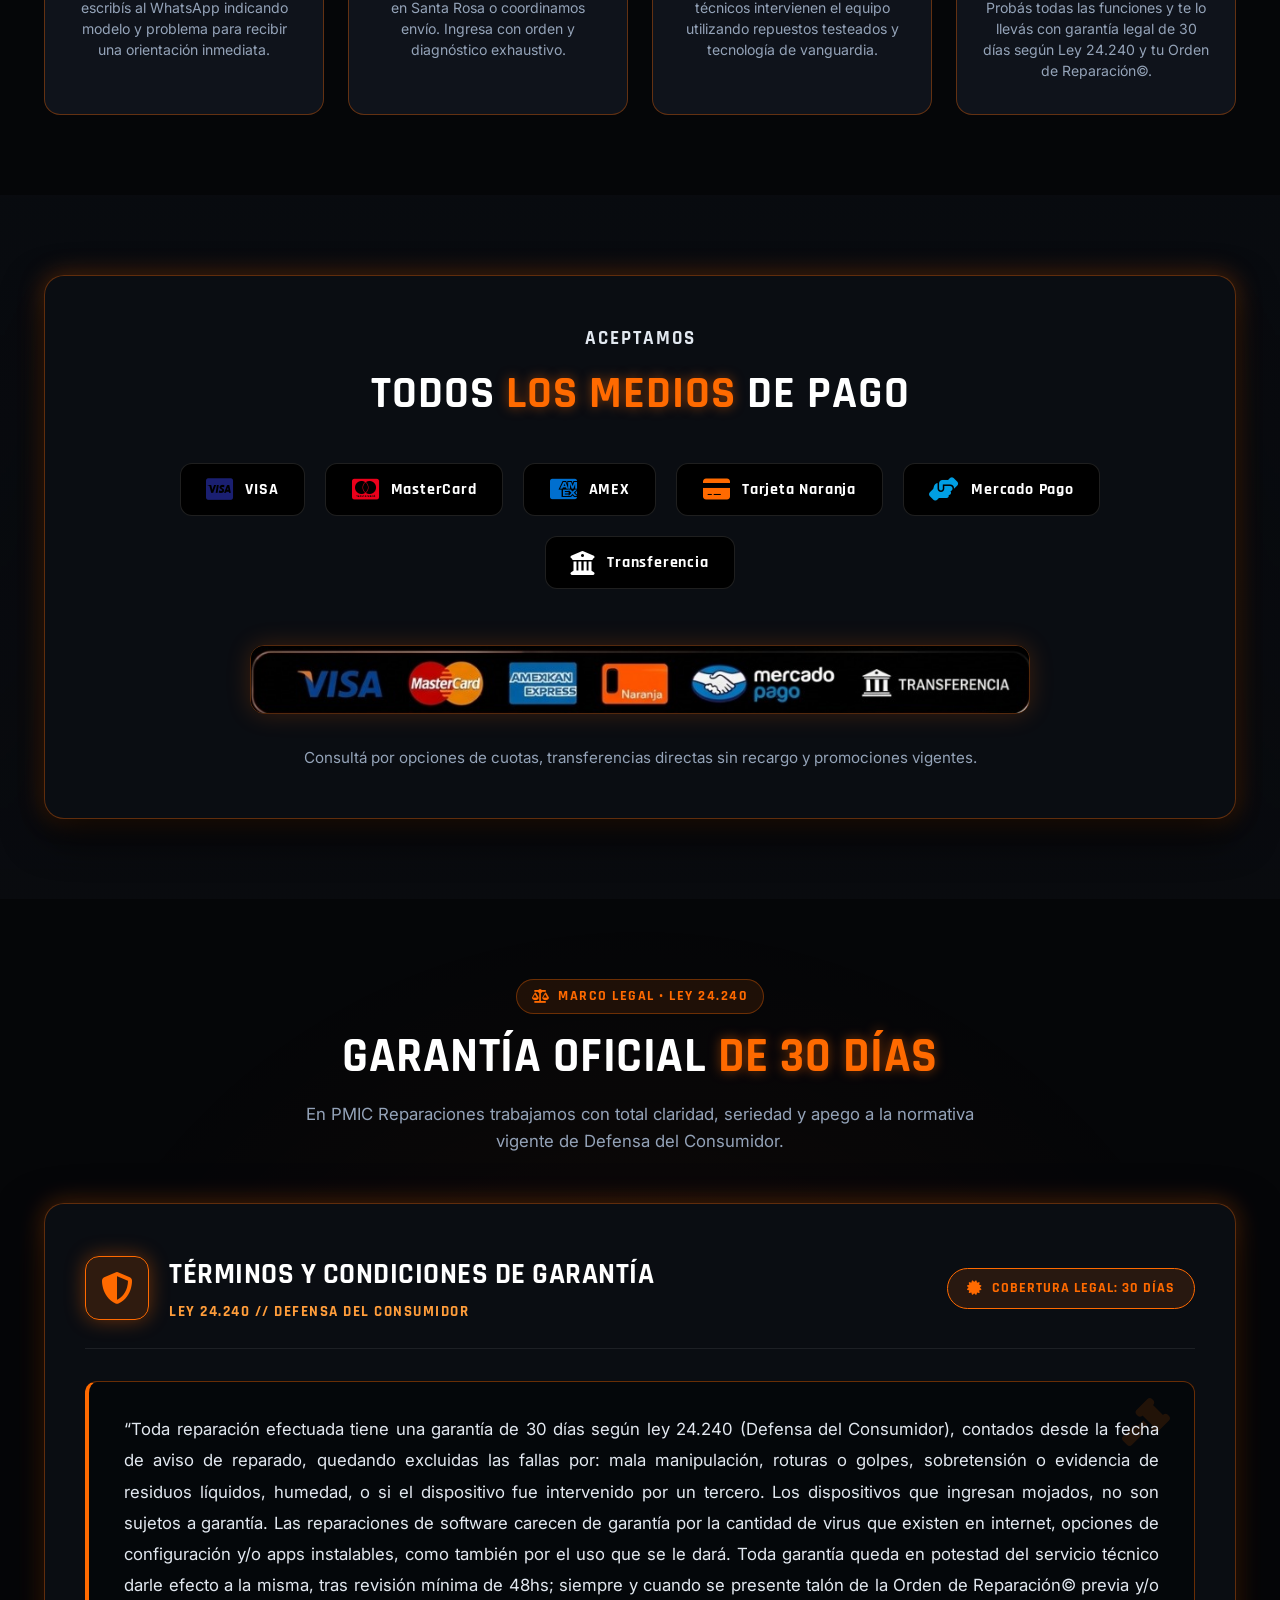
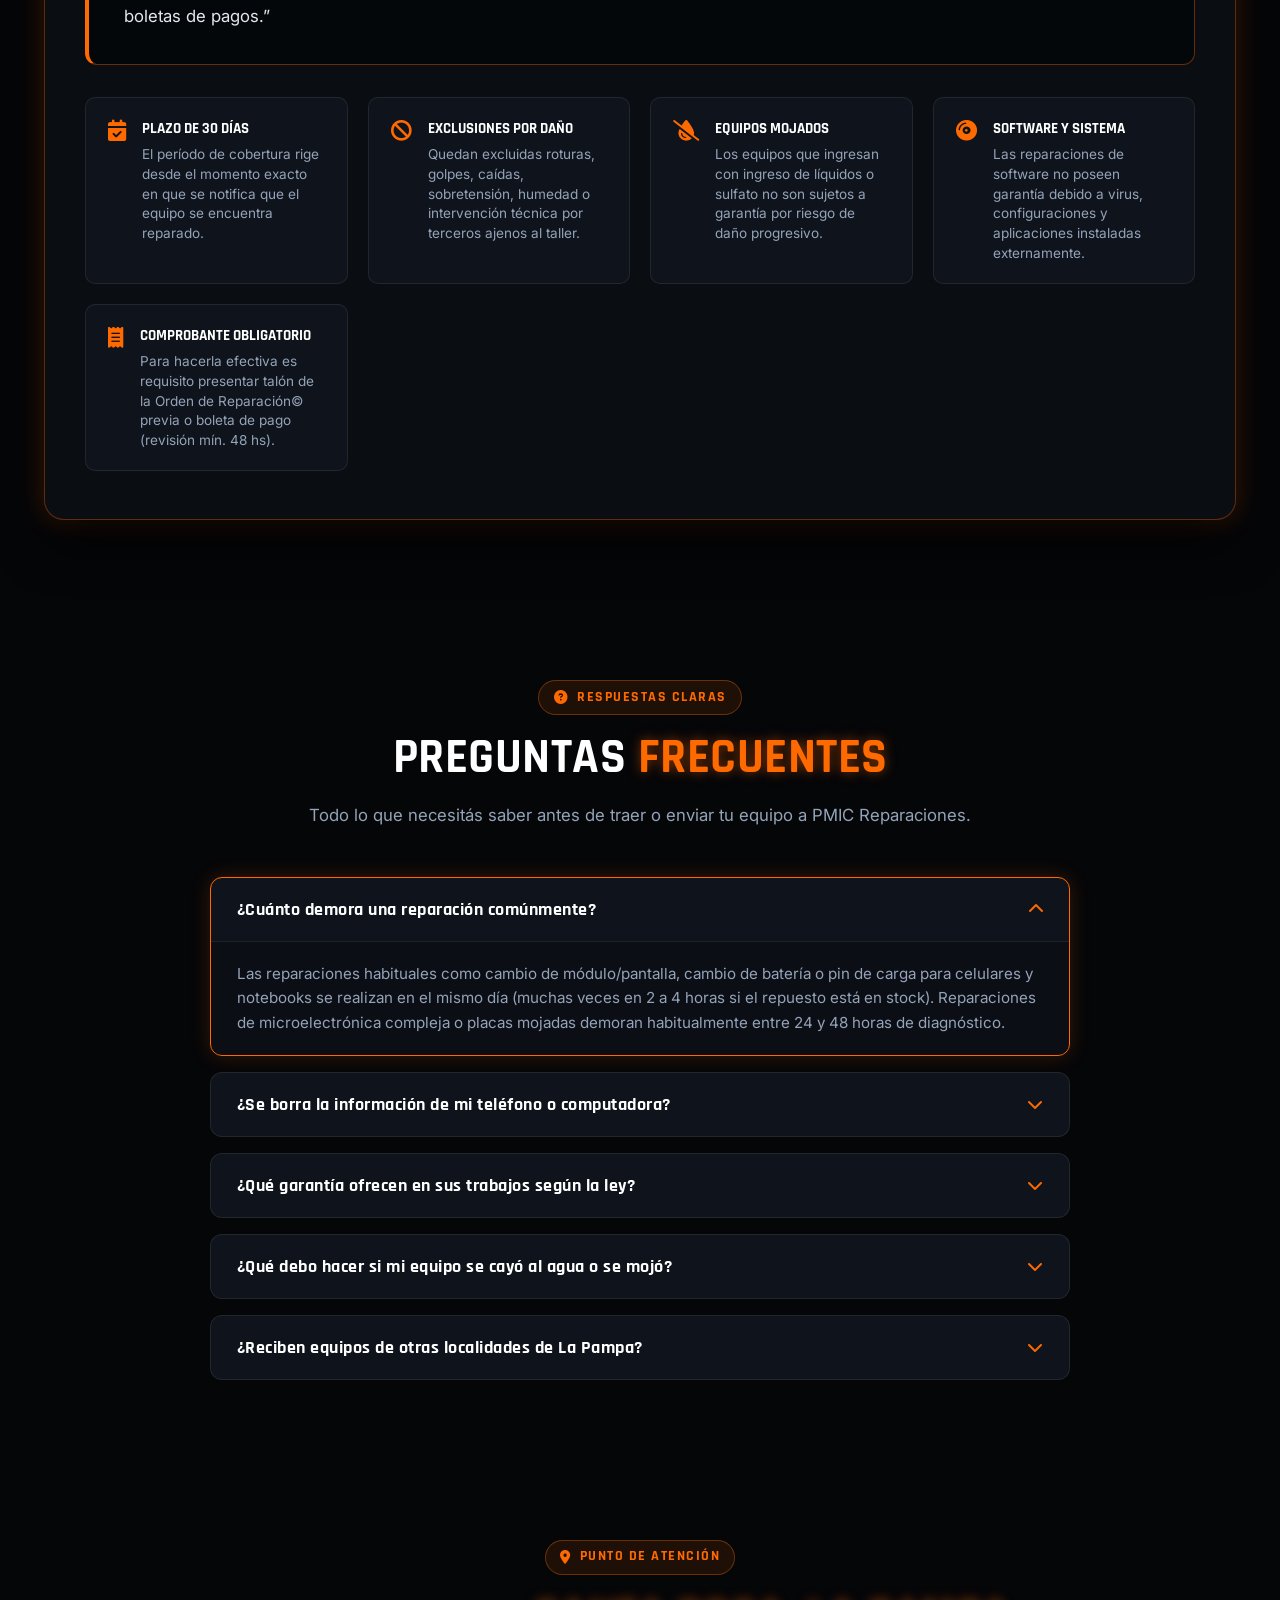
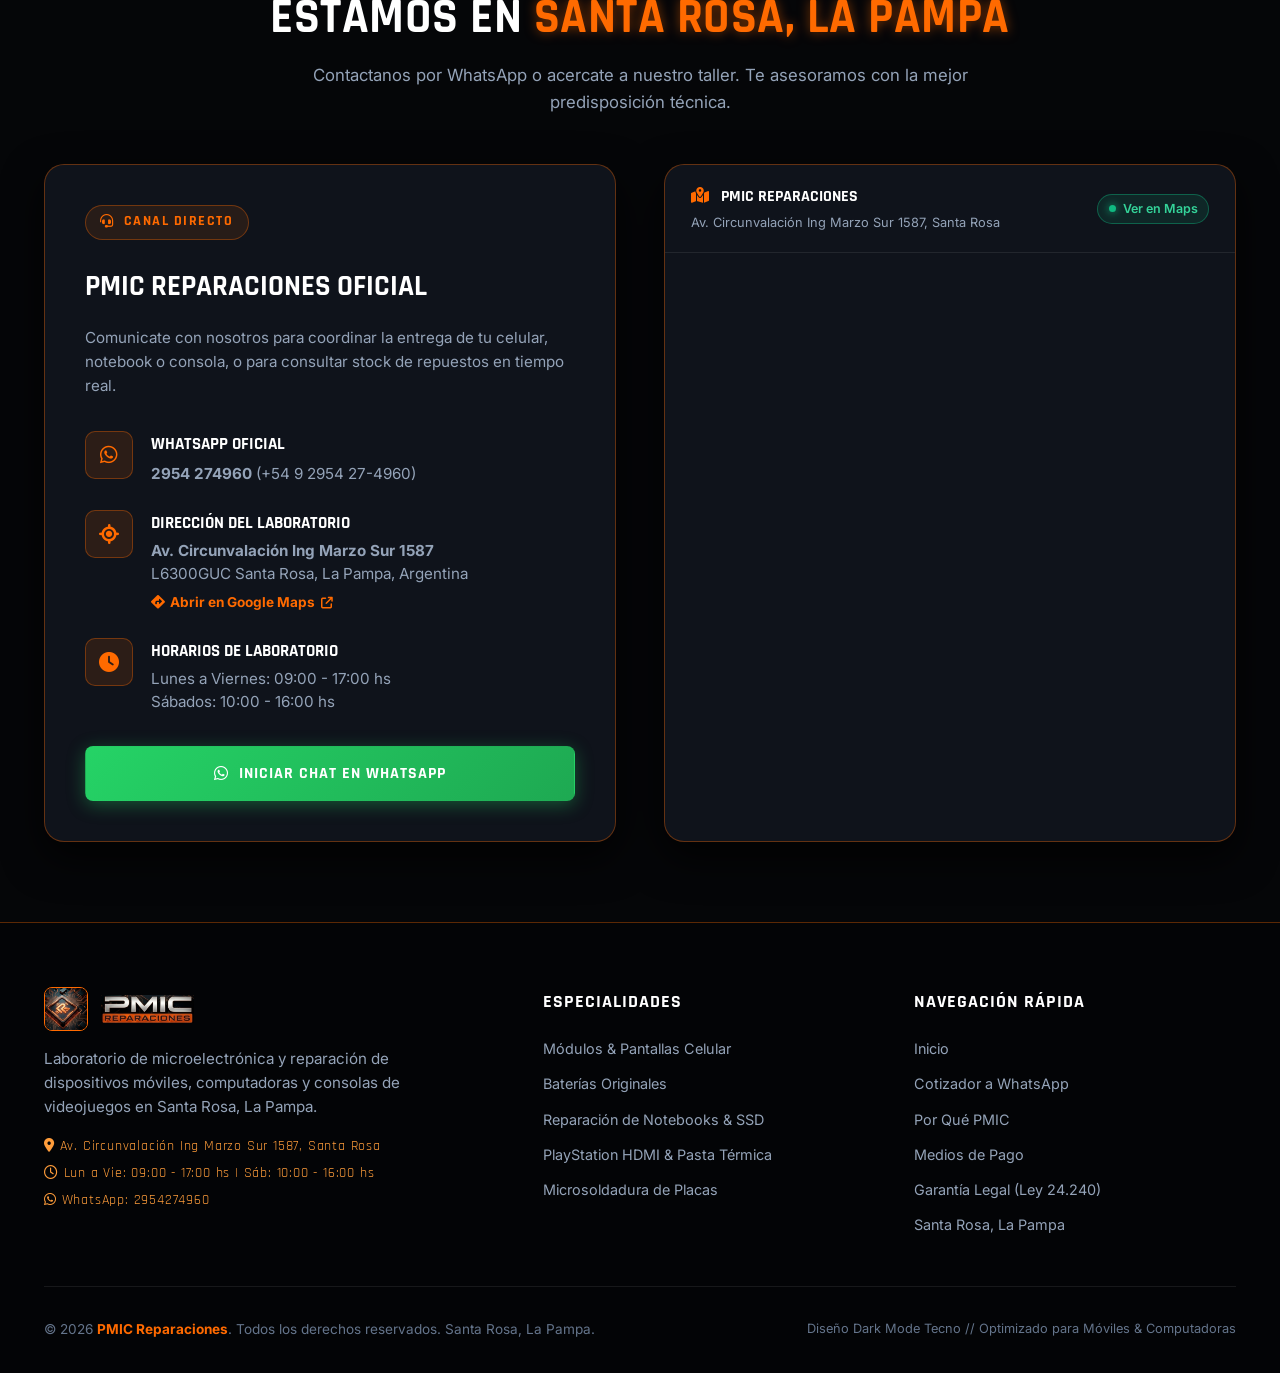
==== commit d4b5185c: "Add files via upload" ====
--- a/index.html
+++ b/index.html
@@ -23,10 +23,11 @@
 
   <!-- Stylesheet -->
   <link rel="stylesheet" href="css/styles.css">
-  <link rel="icon" type="image/png" href="assets/chip-logo-clean.png">
+<link rel="icon" type="image/png" href="assets/chip-logo-clean.png">
+<meta name="google-site-verification" content="OGo8wSNspcLseErz2RfKEAuAQx2VlbG1Nb3356Tv5xE" /> 
 </head>
 <body>
-<meta name="google-site-verification" content="OGo8wSNspcLseErz2RfKEAuAQx2VlbG1Nb3356Tv5xE" /> 
+
 <!-- Background Animated High-Tech Canvas -->
   <canvas id="circuit-bg"></canvas>
   <div class="ambient-glow-1"></div>
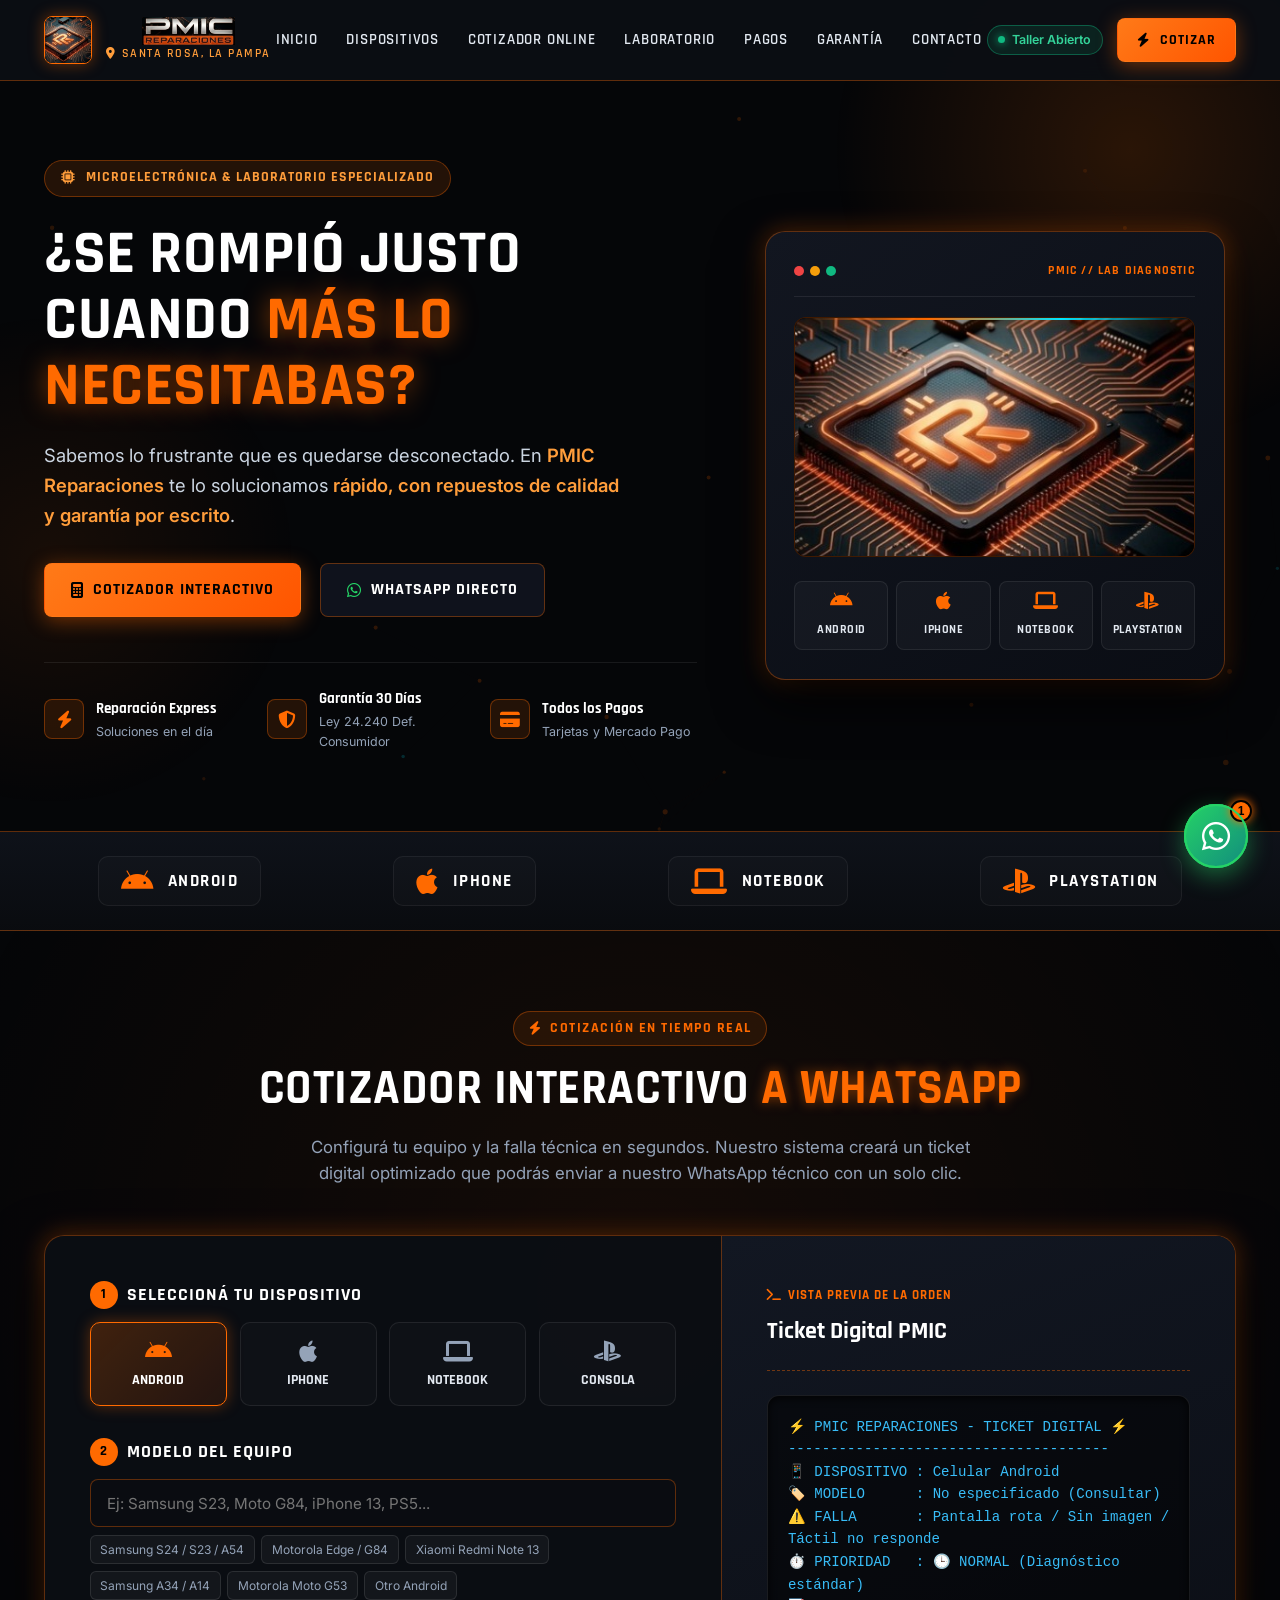
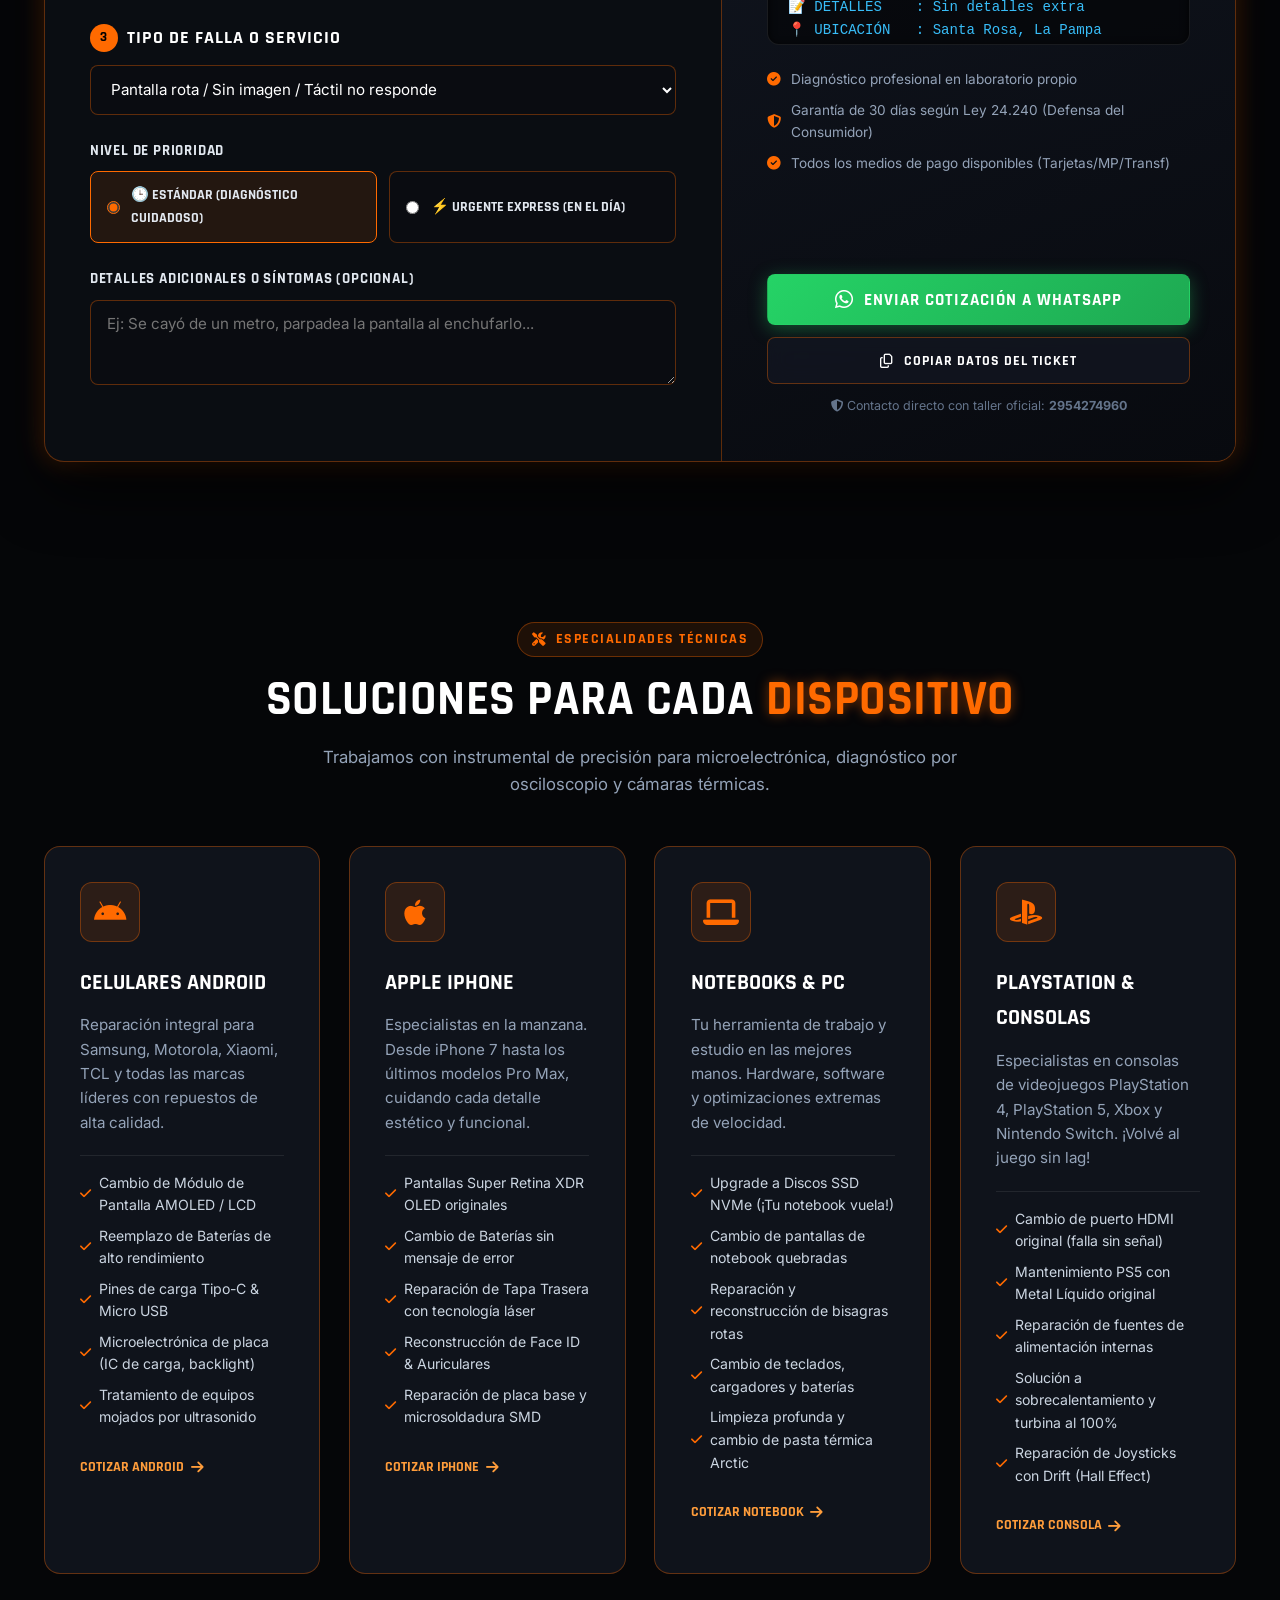
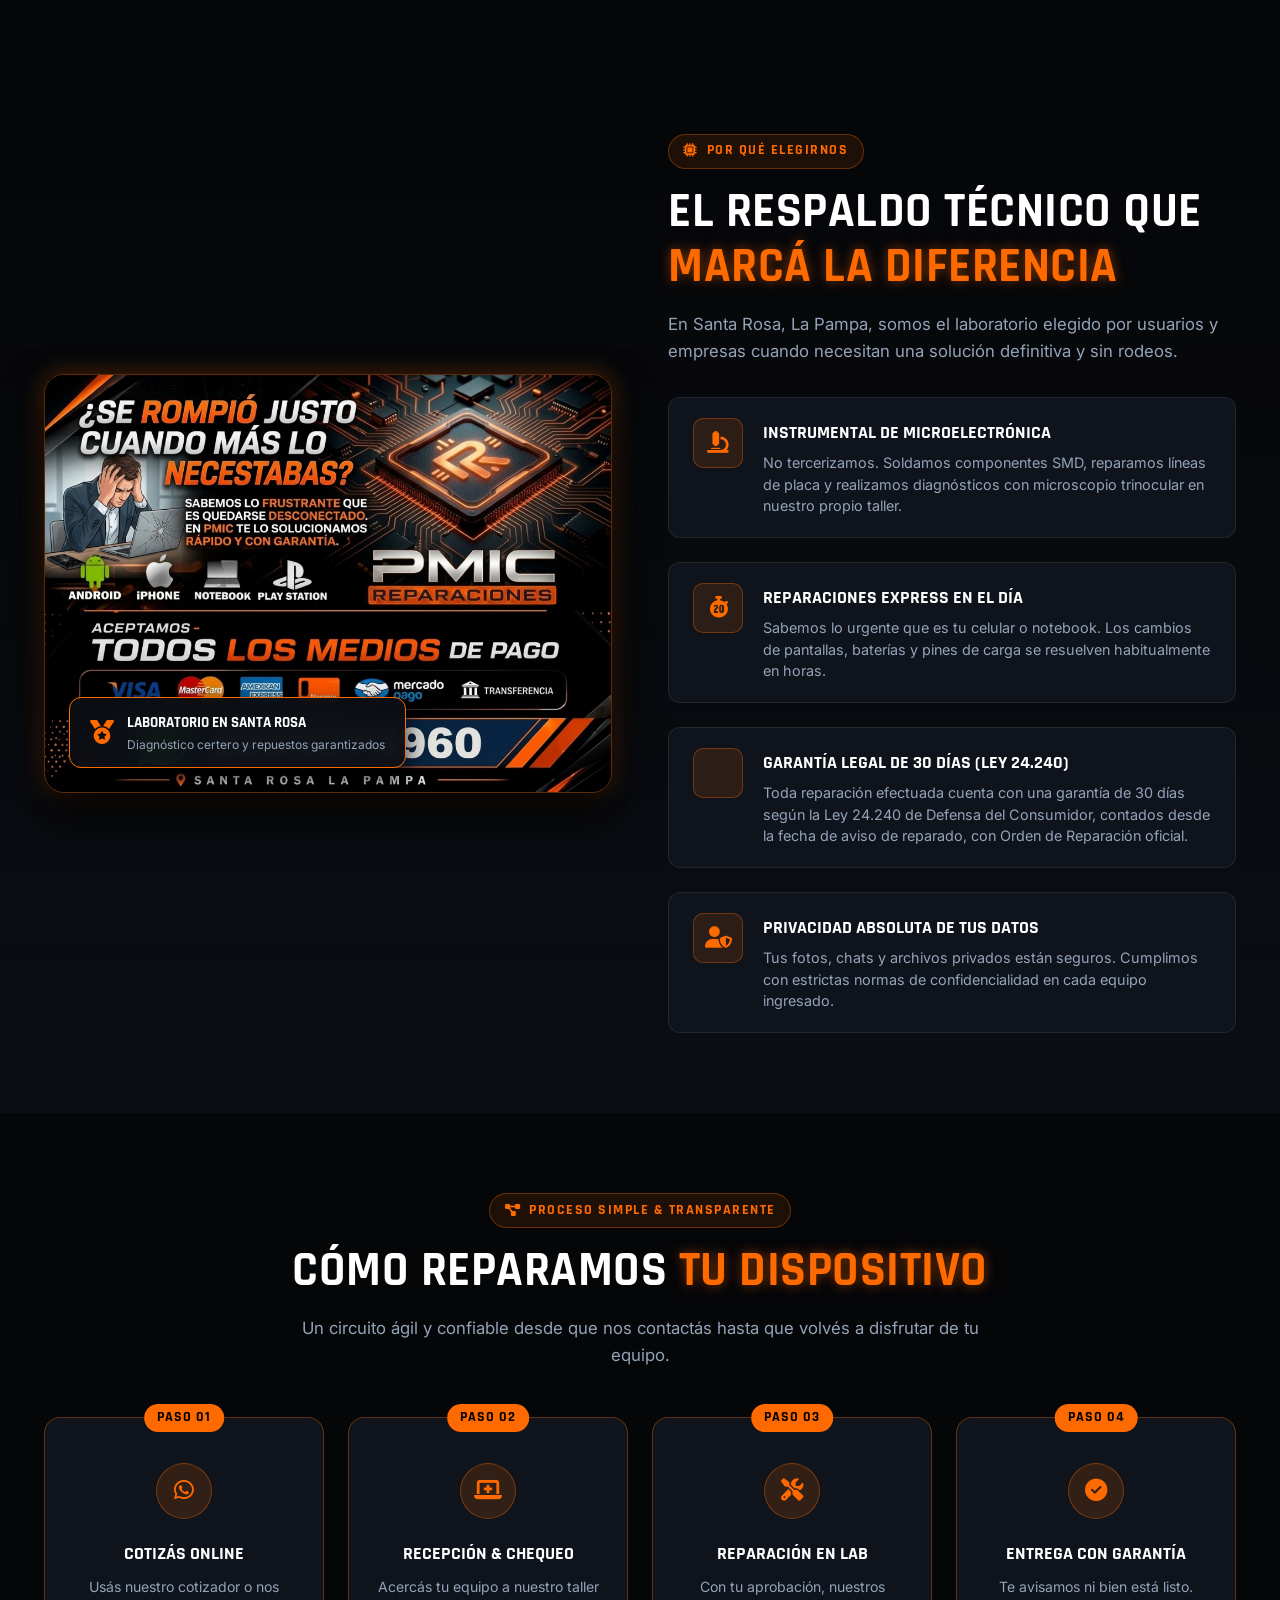
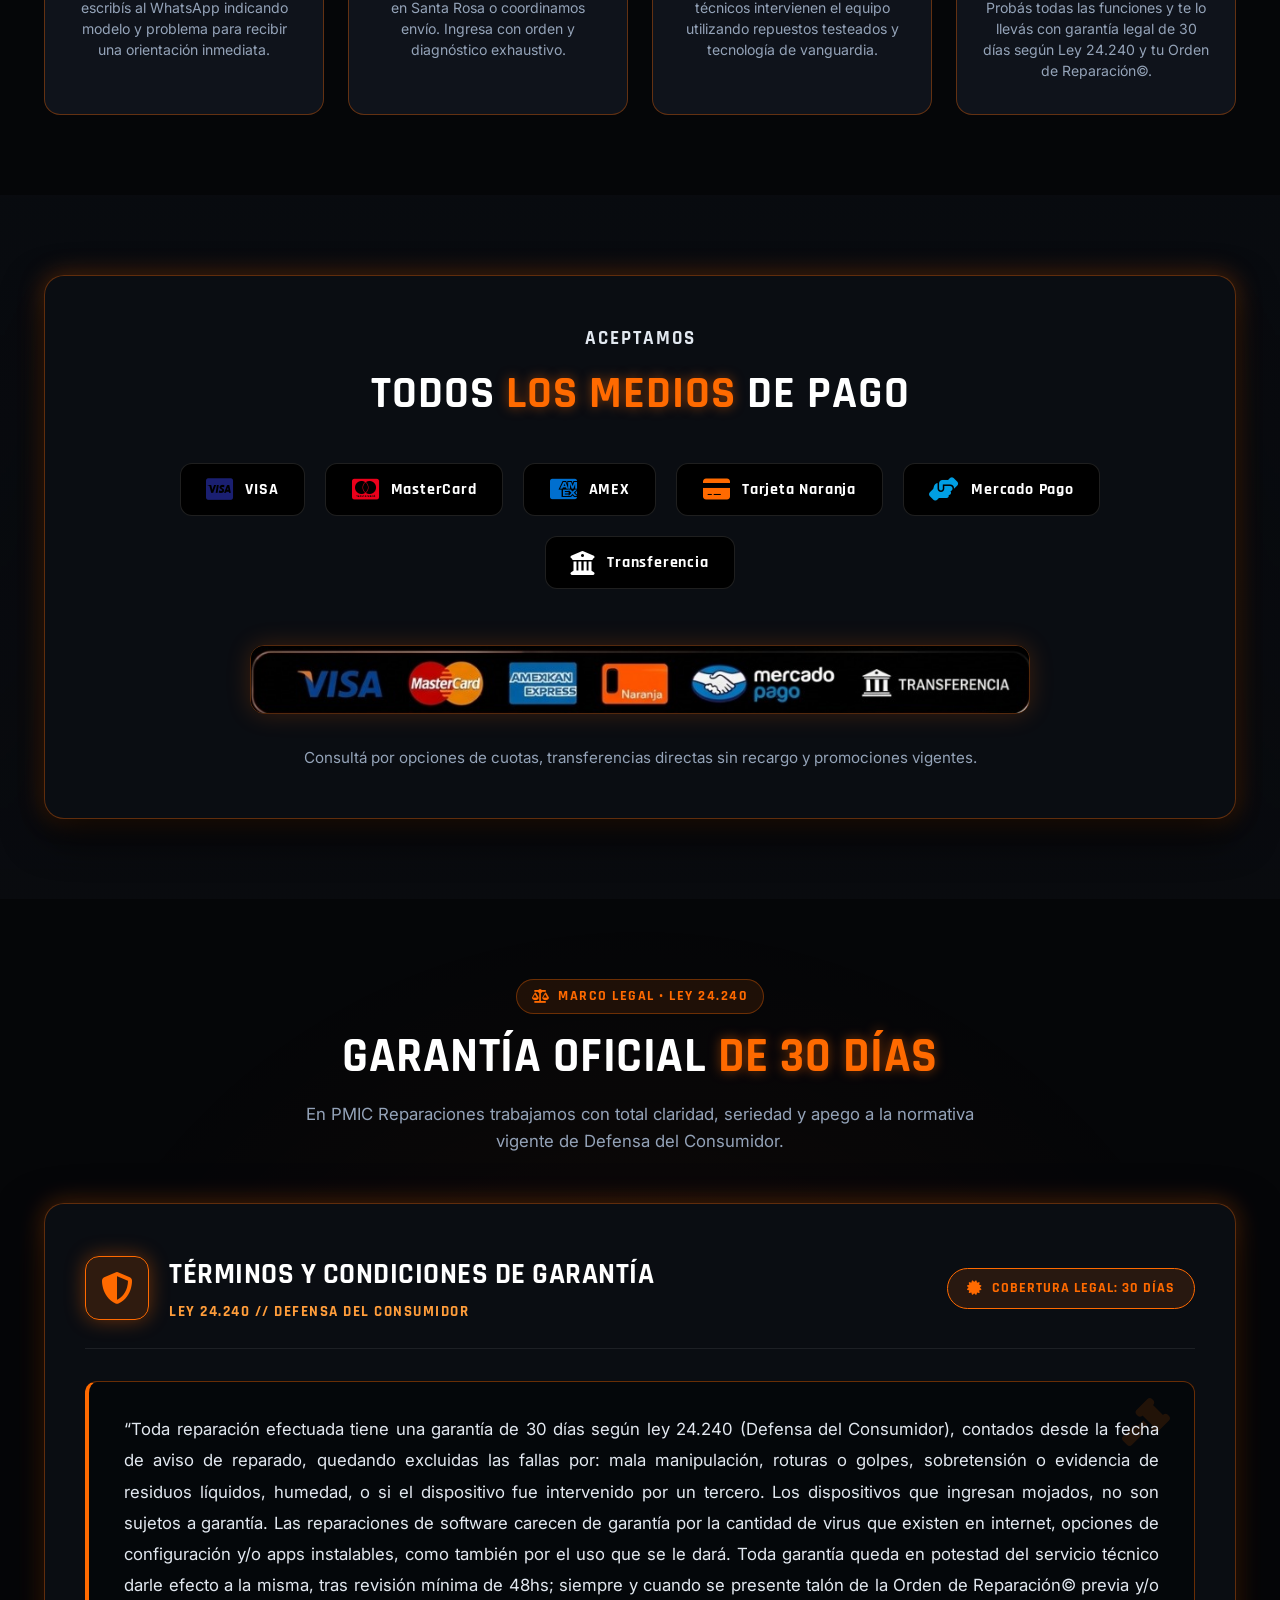
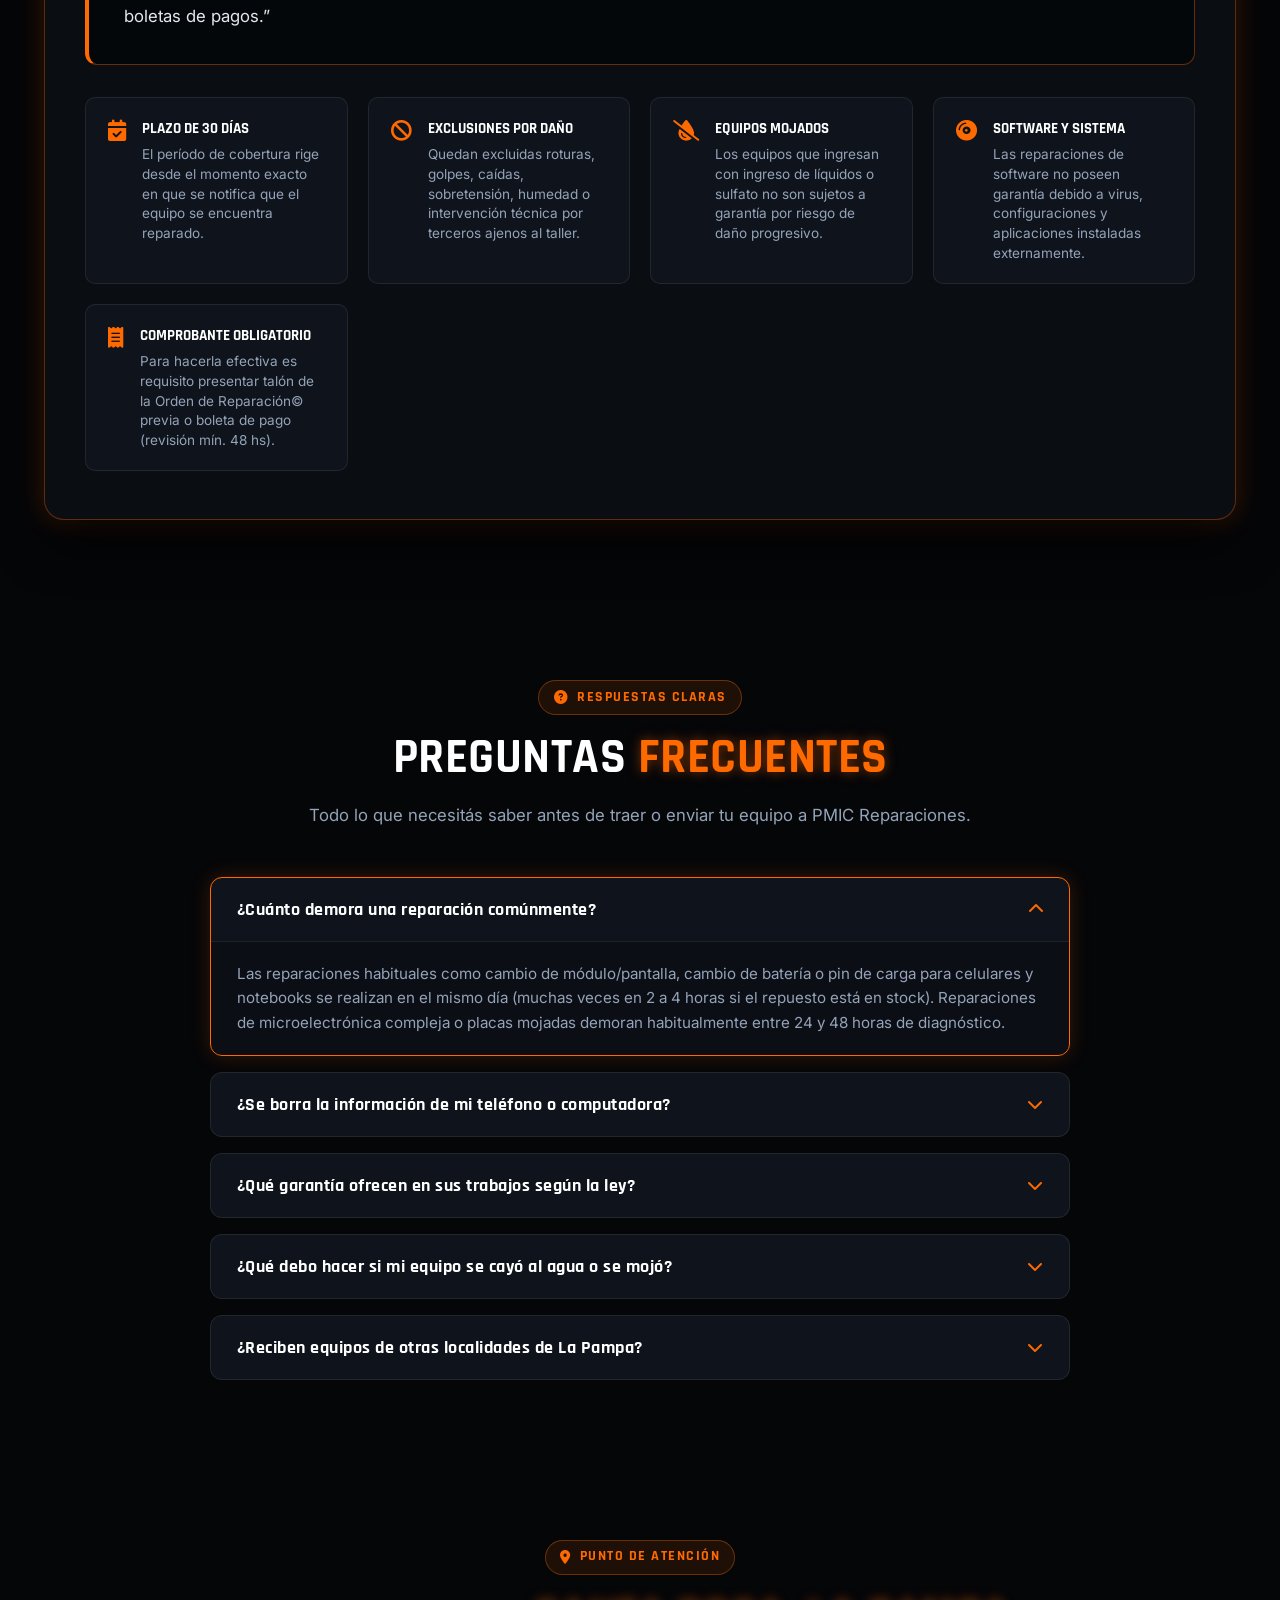
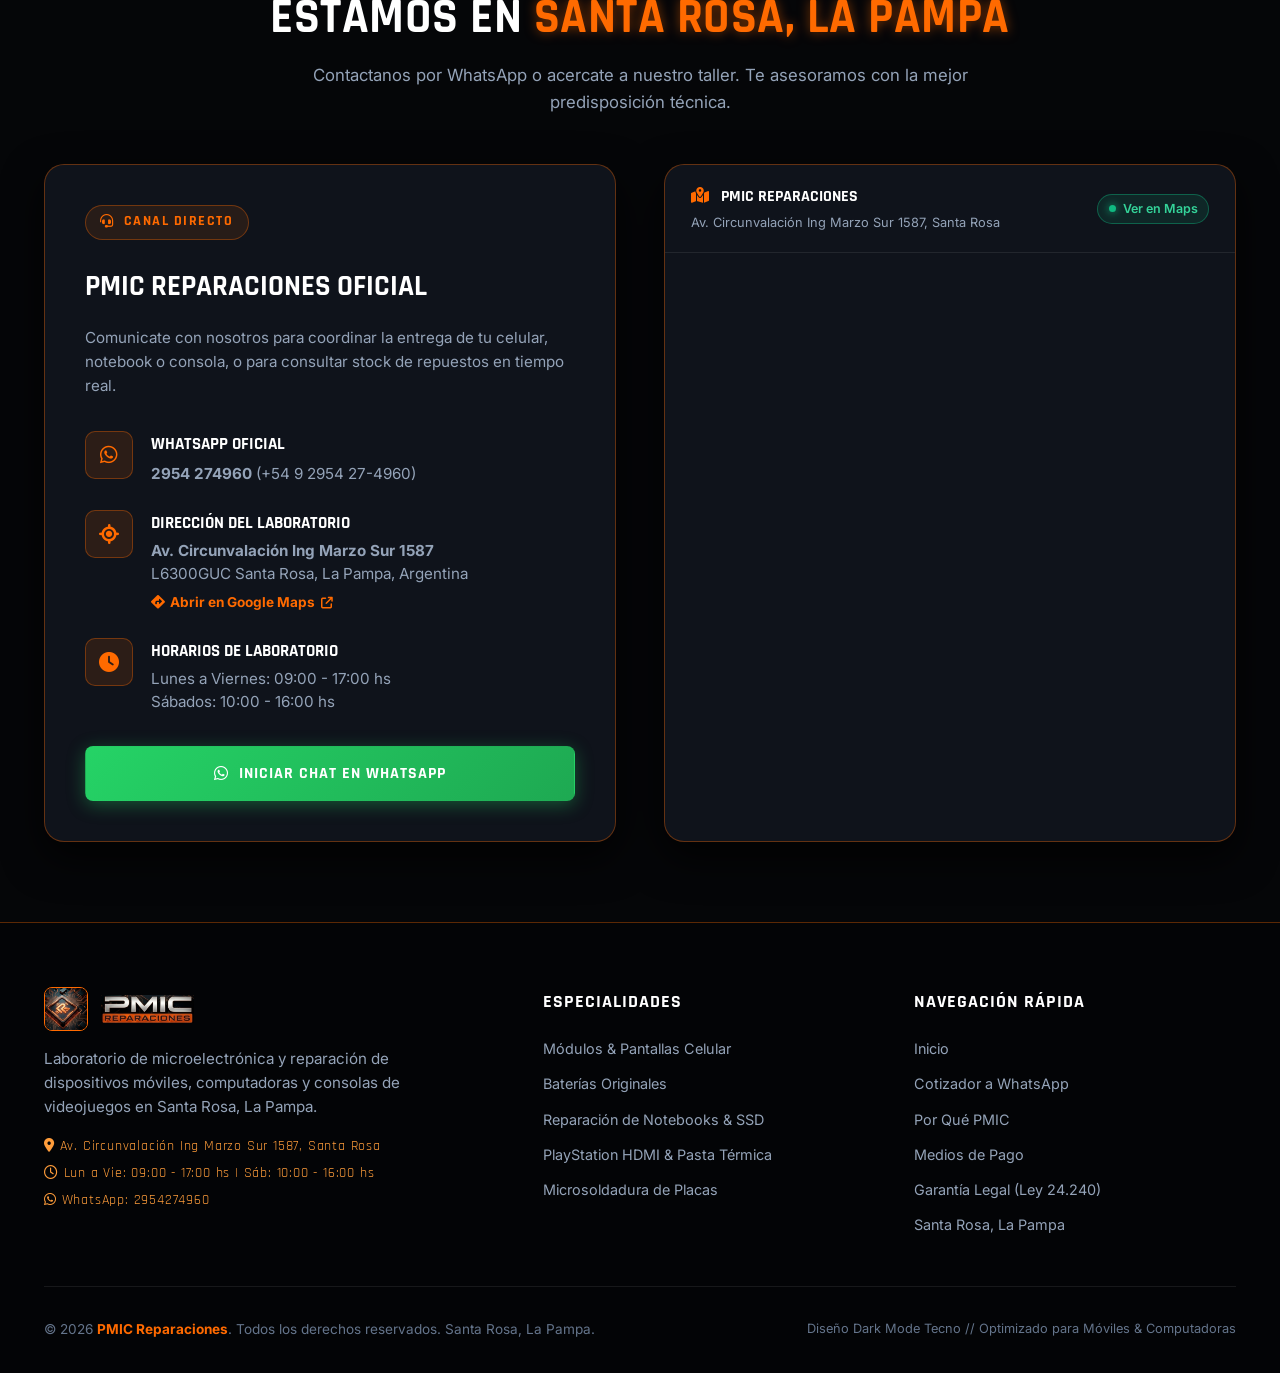
==== commit 12d8bd74: "Add files via upload" ====
--- a/index.html
+++ b/index.html
@@ -6,7 +6,7 @@
   <title>PMIC Reparaciones | Laboratorio Técnico Especializado en Santa Rosa, La Pampa</title>
   <meta name="description" content="Servicio técnico especializado en celulares Android, iPhone, Notebooks y PlayStation en Santa Rosa, La Pampa. Cotizador interactivo a WhatsApp, repuestos premium y garantía escrita.">
   <meta name="theme-color" content="#ff6a00">
-
+  <meta name="google-site-verification" content="OGo8wSNspcLseErz2RfKEAuAQx2VlbG1Nb3356Tv5xE" /> 
   <!-- Open Graph / Meta Social -->
   <meta property="og:title" content="PMIC Reparaciones | Celulares, Notebooks y Consolas">
   <meta property="og:description" content="¿Se rompió justo cuando más lo necesitabas? Reparaciones rápidas con garantía en Santa Rosa, La Pampa. Cotizá en vivo a WhatsApp.">
@@ -24,7 +24,6 @@
   <!-- Stylesheet -->
   <link rel="stylesheet" href="css/styles.css">
 <link rel="icon" type="image/png" href="assets/chip-logo-clean.png">
-<meta name="google-site-verification" content="OGo8wSNspcLseErz2RfKEAuAQx2VlbG1Nb3356Tv5xE" /> 
 </head>
 <body>
 
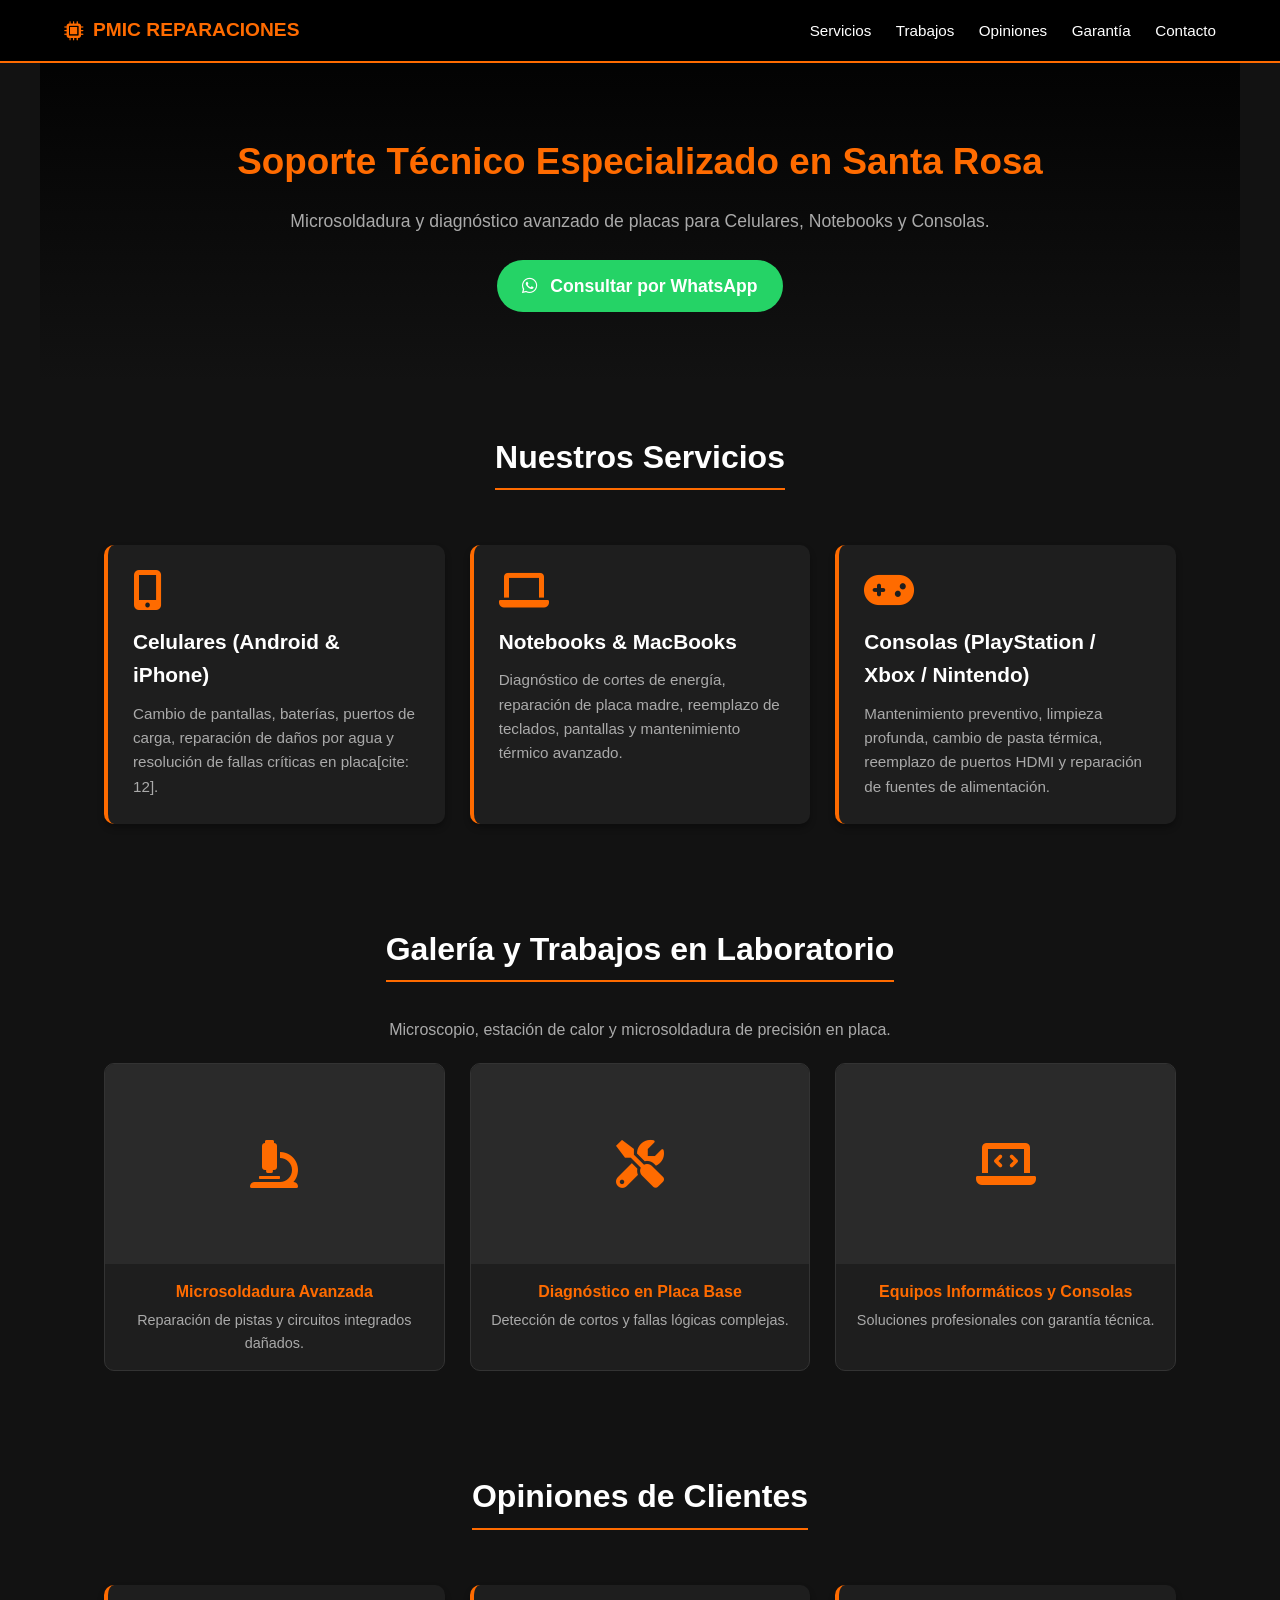
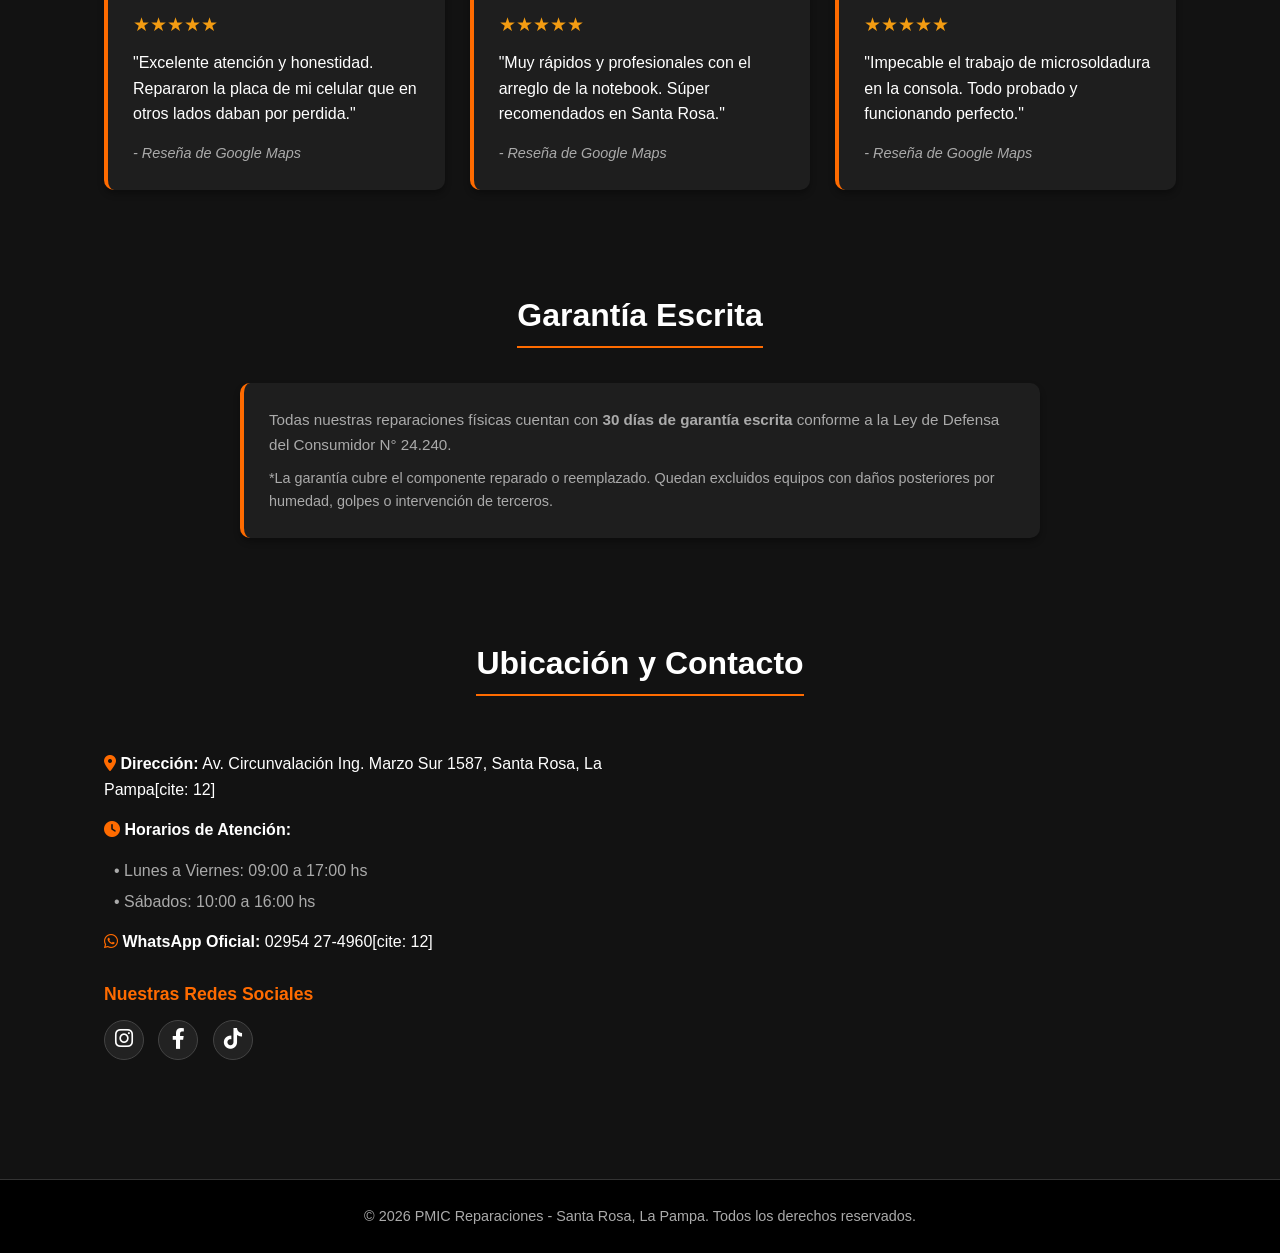
==== commit 70ef0c67: "Update index.html" ====
--- a/index.html
+++ b/index.html
@@ -1,960 +1,219 @@
 <!DOCTYPE html>
 <html lang="es">
 <head>
-  <meta charset="UTF-8">
-  <meta name="viewport" content="width=device-width, initial-scale=1.0, maximum-scale=5.0">
-  <title>PMIC Reparaciones | Laboratorio Técnico Especializado en Santa Rosa, La Pampa</title>
-  <meta name="description" content="Servicio técnico especializado en celulares Android, iPhone, Notebooks y PlayStation en Santa Rosa, La Pampa. Cotizador interactivo a WhatsApp, repuestos premium y garantía escrita.">
-  <meta name="theme-color" content="#ff6a00">
-  <meta name="google-site-verification" content="OGo8wSNspcLseErz2RfKEAuAQx2VlbG1Nb3356Tv5xE" /> 
-  <!-- Open Graph / Meta Social -->
-  <meta property="og:title" content="PMIC Reparaciones | Celulares, Notebooks y Consolas">
-  <meta property="og:description" content="¿Se rompió justo cuando más lo necesitabas? Reparaciones rápidas con garantía en Santa Rosa, La Pampa. Cotizá en vivo a WhatsApp.">
-  <meta property="og:type" content="website">
-  <meta property="og:image" content="assets/pmic-banner.jpg">
-
-  <!-- Google Fonts -->
-  <link rel="preconnect" href="https://fonts.googleapis.com">
-  <link rel="preconnect" href="https://fonts.gstatic.com" crossorigin>
-  <link href="https://fonts.googleapis.com/css2?family=Inter:wght@300;400;500;600;700&family=Orbitron:wght@600;800;900&family=Rajdhani:wght@500;600;700;800&display=swap" rel="stylesheet">
-
-  <!-- Font Awesome Icons -->
-  <link rel="stylesheet" href="https://cdnjs.cloudflare.com/ajax/libs/font-awesome/6.5.1/css/all.min.css" integrity="sha512-DTOQO9RWCH3ppGqcWaEA1BIZOC6xxalwEsw9c2QQeAIftl+Vegovlnee1c9QX4TctnWMn13TZye+giMm8e2LwA==" crossorigin="anonymous" referrerpolicy="no-referrer" />
-
-  <!-- Stylesheet -->
-  <link rel="stylesheet" href="css/styles.css">
-<link rel="icon" type="image/png" href="assets/chip-logo-clean.png">
+    <meta charset="UTF-8">
+    <meta name="viewport" content="width=device-width, initial-scale=1.0">
+    <title>PMIC Reparaciones - Soporte Técnico Especializado</title>
+    <link rel="stylesheet" href="https://cdnjs.cloudflare.com/ajax/libs/font-awesome/6.0.0/css/all.min.css">
+    <style>
+        :root {
+            --primary: #ff6b00;
+            --dark: #121212;
+            --card-bg: #1e1e1e;
+            --text: #ffffff;
+            --text-muted: #aaaaaa;
+        }
+        * { box-sizing: border-box; margin: 0; padding: 0; font-family: 'Segoe UI', Tahoma, Geneva, Verdana, sans-serif; }
+        body { background-color: var(--dark); color: var(--text); line-height: 1.6; }
+        
+        header { background: #000; display: flex; justify-content: space-between; align-items: center; padding: 15px 5%; border-bottom: 2px solid var(--primary); position: sticky; top: 0; z-index: 1000; }
+        .logo { display: flex; align-items: center; gap: 10px; font-weight: bold; font-size: 1.2rem; color: var(--primary); }
+        nav a { color: var(--text); text-decoration: none; margin-left: 20px; transition: 0.3s; font-size: 0.95rem; }
+        nav a:hover { color: var(--primary); }
+
+        .hero { text-align: center; padding: 70px 20px; background: linear-gradient(180deg, rgba(0,0,0,0.85) 0%, var(--dark) 100%); }
+        .hero h1 { font-size: 2.3rem; margin-bottom: 15px; color: var(--primary); }
+        .hero p { font-size: 1.1rem; max-width: 700px; margin: 0 auto 25px; color: var(--text-muted); }
+        
+        .btn-primary { display: inline-block; background: #25d366; color: #fff; padding: 12px 25px; text-decoration: none; border-radius: 30px; font-weight: bold; font-size: 1.1rem; transition: 0.3s; }
+        .btn-primary:hover { background: #20ba5a; transform: translateY(-2px); }
+        .btn-primary i { margin-right: 8px; }
+
+        section { padding: 50px 5%; max-width: 1200px; margin: 0 auto; }
+        h2 { text-align: center; margin-bottom: 35px; font-size: 2rem; border-bottom: 2px solid var(--primary); display: inline-block; padding-bottom: 5px; }
+        .section-title-wrapper { text-align: center; }
+
+        .services-grid, .reviews-grid, .gallery-grid { display: grid; grid-template-columns: repeat(auto-fit, minmax(280px, 1fr)); gap: 25px; margin-top: 20px; }
+        .service-card, .review-card { background: var(--card-bg); padding: 25px; border-radius: 10px; border-left: 4px solid var(--primary); box-shadow: 0 4px 6px rgba(0,0,0,0.3); }
+        .service-icon { font-size: 2.5rem; color: var(--primary); margin-bottom: 15px; }
+        .service-card h3 { margin-bottom: 10px; font-size: 1.3rem; }
+        .service-card p { color: var(--text-muted); font-size: 0.95rem; }
+
+        .gallery-card { background: var(--card-bg); border-radius: 10px; overflow: hidden; border: 1px solid #333; text-align: center; padding-bottom: 15px; }
+        .gallery-card img { width: 100%; height: 200px; object-fit: cover; }
+        .gallery-card h4 { margin: 15px 10px 5px; color: var(--primary); }
+        .gallery-card p { color: var(--text-muted); font-size: 0.9rem; padding: 0 10px; }
+
+        .stars { color: #f39c12; font-size: 1.2rem; margin-bottom: 10px; }
+        .review-card span { display: block; margin-top: 15px; color: var(--text-muted); font-size: 0.9rem; font-style: italic; }
+
+        .contact-container { display: grid; grid-template-columns: repeat(auto-fit, minmax(300px, 1fr)); gap: 40px; margin-top: 20px; }
+        .contact-info p, .contact-info ul { margin-bottom: 15px; }
+        .contact-info ul { list-style: none; padding-left: 10px; }
+        .contact-info ul li { margin-bottom: 5px; color: var(--text-muted); }
+        
+        .social-links { margin-top: 25px; }
+        .social-links h3 { margin-bottom: 12px; font-size: 1.1rem; color: var(--primary); }
+        .social-links a { display: inline-flex; align-items: center; justify-content: center; width: 40px; height: 40px; background: #222; color: var(--text); font-size: 1.3rem; margin-right: 10px; border-radius: 50%; transition: 0.3s; border: 1px solid #444; text-decoration: none; }
+        .social-links a:hover { background: var(--primary); color: #fff; border-color: var(--primary); }
+
+        .map-container iframe { border-radius: 10px; width: 100%; height: 320px; border: 0; }
+
+        footer { text-align: center; padding: 25px; background: #000; color: var(--text-muted); border-top: 1px solid #333; margin-top: 50px; font-size: 0.9rem; }
+    </style>
 </head>
 <body>
 
-<!-- Background Animated High-Tech Canvas -->
-  <canvas id="circuit-bg"></canvas>
-  <div class="ambient-glow-1"></div>
-  <div class="ambient-glow-2"></div>
-
-  <!-- ==========================================================================
-       HEADER & NAVIGATION
-       ========================================================================== -->
-  <header class="site-header">
-    <div class="container header-inner">
-      <!-- Brand Logo -->
-      <a href="#inicio" class="brand-link" title="PMIC Reparaciones - Santa Rosa La Pampa">
-        <img src="assets/chip-logo-clean.png" alt="PMIC Chip Logo" class="brand-chip-icon">
-        <div class="brand-text-wrapper">
-          <img src="assets/pmic-brand-clean.png" alt="PMIC REPARACIONES" class="brand-pmic-img">
-          <div class="brand-location-tag">
-            <i class="fa-solid fa-location-dot"></i> Santa Rosa, La Pampa
-          </div>
-        </div>
-      </a>
-
-      <!-- Desktop Navigation Links -->
-      <nav aria-label="Navegación principal">
-        <ul class="nav-links">
-          <li><a href="#inicio" class="nav-link">Inicio</a></li>
-          <li><a href="#especialidades" class="nav-link">Dispositivos</a></li>
-          <li><a href="#cotizador" class="nav-link">Cotizador Online</a></li>
-          <li><a href="#por-que-pmic" class="nav-link">Laboratorio</a></li>
-          <li><a href="#medios-pago" class="nav-link">Pagos</a></li>
-          <li><a href="#garantia" class="nav-link">Garantía</a></li>
-          <li><a href="#contacto" class="nav-link">Contacto</a></li>
-        </ul>
-      </nav>
-
-      <!-- Header CTAs & Status -->
-      <div class="header-cta-group">
-        <div class="status-pill" title="Atendiendo consultas en Santa Rosa">
-          <span class="status-dot"></span>
-          <span>Taller Abierto</span>
-        </div>
-
-        <a href="#cotizador" class="btn btn-primary" style="padding: 0.6rem 1.2rem; font-size: 0.88rem;">
-          <i class="fa-solid fa-bolt"></i> Cotizar
-        </a>
-
-        <!-- Mobile Menu Toggle Button -->
-        <button id="mobile-menu-btn" class="mobile-menu-btn" aria-label="Abrir menú de navegación">
-          <i class="fa-solid fa-bars"></i>
-        </button>
-      </div>
-    </div>
-
-    <!-- Mobile Slide Drawer -->
-    <div id="mobile-nav-drawer" class="mobile-nav-drawer">
-      <a href="#inicio" class="mobile-nav-link"><span>Inicio</span> <i class="fa-solid fa-chevron-right"></i></a>
-      <a href="#especialidades" class="mobile-nav-link"><span>Dispositivos & Especialidades</span> <i class="fa-solid fa-chevron-right"></i></a>
-      <a href="#cotizador" class="mobile-nav-link"><span>Cotizador Interactivo WhatsApp</span> <i class="fa-solid fa-bolt text-orange"></i></a>
-      <a href="#por-que-pmic" class="mobile-nav-link"><span>¿Por Qué PMIC?</span> <i class="fa-solid fa-chevron-right"></i></a>
-      <a href="#medios-pago" class="mobile-nav-link"><span>Medios de Pago</span> <i class="fa-solid fa-chevron-right"></i></a>
-      <a href="#garantia" class="mobile-nav-link"><span>Garantía Legal (Ley 24.240)</span> <i class="fa-solid fa-shield-halved text-orange"></i></a>
-      <a href="#contacto" class="mobile-nav-link"><span>Ubicación & Teléfono</span> <i class="fa-solid fa-chevron-right"></i></a>
-      <a href="https://wa.me/5492954274960?text=Hola%20PMIC%20Reparaciones!%20Quiero%20hacer%20una%20consulta." target="_blank" class="btn btn-whatsapp" style="width: 100%; margin-top: 0.5rem;">
-        <i class="fa-brands fa-whatsapp"></i> Chat WhatsApp Directo
-      </a>
-    </div>
-  </header>
-
-  <!-- ==========================================================================
-       HERO SECTION
-       ========================================================================== -->
-  <section id="inicio" class="hero-section">
-    <div class="container hero-grid">
-      <!-- Left Column: Copy & Actions -->
-      <div class="hero-content">
-        <div class="hero-badge-live">
-          <i class="fa-solid fa-microchip"></i> Microelectrónica & Laboratorio Especializado
-        </div>
-
-        <h1 class="hero-headline">
-          ¿Se rompió justo cuando <span class="highlight">más lo necesitabas?</span>
-        </h1>
-
-        <p class="hero-description">
-          Sabemos lo frustrante que es quedarse desconectado. En <strong>PMIC Reparaciones</strong> te lo solucionamos <strong>rápido, con repuestos de calidad y garantía por escrito</strong>.
-        </p>
-
-        <div class="hero-actions">
-          <a href="#cotizador" class="btn btn-primary">
-            <i class="fa-solid fa-calculator"></i> Cotizador Interactivo
-          </a>
-          <a href="https://wa.me/5492954274960?text=Hola%20PMIC%20Reparaciones!%20Necesito%20presupuesto%20para%20un%20equipo." target="_blank" class="btn btn-secondary">
-            <i class="fa-brands fa-whatsapp" style="color: #25d366;"></i> WhatsApp Directo
-          </a>
-        </div>
-
-        <!-- Trust Highlights -->
-        <div class="hero-highlights">
-          <div class="highlight-item">
-            <div class="highlight-icon"><i class="fa-solid fa-bolt"></i></div>
-            <div class="highlight-text">
-              <h4>Reparación Express</h4>
-              <p>Soluciones en el día</p>
-            </div>
-          </div>
-          <div class="highlight-item">
-            <div class="highlight-icon"><i class="fa-solid fa-shield-halved"></i></div>
-            <div class="highlight-text">
-              <h4>Garantía 30 Días</h4>
-              <p>Ley 24.240 Def. Consumidor</p>
-            </div>
-          </div>
-          <div class="highlight-item">
-            <div class="highlight-icon"><i class="fa-solid fa-credit-card"></i></div>
-            <div class="highlight-text">
-              <h4>Todos los Pagos</h4>
-              <p>Tarjetas y Mercado Pago</p>
-            </div>
-          </div>
-        </div>
-      </div>
-
-      <!-- Right Column: Interactive 3D Cyber Chip Card -->
-      <div class="hero-visual">
-        <div class="tech-card-3d">
-          <div class="tech-card-header">
-            <div class="terminal-dots">
-              <span class="terminal-dot dot-red"></span>
-              <span class="terminal-dot dot-yellow"></span>
-              <span class="terminal-dot dot-green"></span>
-            </div>
-            <span class="tech-card-badge">PMIC // LAB DIAGNOSTIC</span>
-          </div>
-
-          <!-- Chip Visual with Laser Scan -->
-          <div class="chip-showcase-container">
-            <img src="assets/chip-logo-clean.png" alt="PMIC Microchip" class="chip-showcase-img">
-            <div class="chip-radar-scan"></div>
-          </div>
-
-          <!-- Supported Devices Pills -->
-          <div class="tech-card-footer">
-            <div class="supported-device-pill">
-              <i class="fa-brands fa-android"></i>
-              <span>Android</span>
-            </div>
-            <div class="supported-device-pill">
-              <i class="fa-brands fa-apple"></i>
-              <span>iPhone</span>
-            </div>
-            <div class="supported-device-pill">
-              <i class="fa-solid fa-laptop"></i>
-              <span>Notebook</span>
-            </div>
-            <div class="supported-device-pill">
-              <i class="fa-brands fa-playstation"></i>
-              <span>PlayStation</span>
-            </div>
-          </div>
-        </div>
-      </div>
-    </div>
-  </section>
-
-  <!-- ==========================================================================
-       SUPPORTED PLATFORMS BANNER STRIP
-       ========================================================================== -->
-  <div class="platforms-banner-strip">
-    <div class="container platforms-grid">
-      <div class="platform-badge-item">
-        <i class="fa-brands fa-android"></i>
-        <span class="platform-name">Android</span>
-      </div>
-      <div class="platform-badge-item">
-        <i class="fa-brands fa-apple"></i>
-        <span class="platform-name">iPhone</span>
-      </div>
-      <div class="platform-badge-item">
-        <i class="fa-solid fa-laptop"></i>
-        <span class="platform-name">Notebook</span>
-      </div>
-      <div class="platform-badge-item">
-        <i class="fa-brands fa-playstation"></i>
-        <span class="platform-name">PlayStation</span>
-      </div>
-    </div>
-  </div>
-
-  <!-- ==========================================================================
-       INTERACTIVE QUOTE CALCULATOR (COTIZADOR INTERACTIVO A WHATSAPP)
-       ========================================================================== -->
-  <section id="cotizador" class="quote-section">
-    <div class="container">
-      <div class="section-header-center">
-        <span class="section-tag"><i class="fa-solid fa-bolt"></i> Cotización en Tiempo Real</span>
-        <h2 class="section-title">Cotizador Interactivo <span class="text-orange">a WhatsApp</span></h2>
-        <p class="section-subtitle">
-          Configurá tu equipo y la falla técnica en segundos. Nuestro sistema creará un ticket digital optimizado que podrás enviar a nuestro WhatsApp técnico con un solo clic.
-        </p>
-      </div>
-
-      <div class="quote-calculator-card">
-        <!-- Left: Interactive Form Pane -->
-        <div class="quote-form-pane">
-          <!-- Step 1: Device Selector -->
-          <div class="step-indicator">
-            <span class="step-number-badge">1</span>
-            <span class="step-label">Seleccioná tu Dispositivo</span>
-          </div>
-          <div class="device-selector-grid">
-            <button type="button" class="device-btn active" data-device="android">
-              <i class="fa-brands fa-android"></i>
-              <span>Android</span>
-            </button>
-            <button type="button" class="device-btn" data-device="iphone">
-              <i class="fa-brands fa-apple"></i>
-              <span>iPhone</span>
-            </button>
-            <button type="button" class="device-btn" data-device="notebook">
-              <i class="fa-solid fa-laptop"></i>
-              <span>Notebook</span>
-            </button>
-            <button type="button" class="device-btn" data-device="console">
-              <i class="fa-brands fa-playstation"></i>
-              <span>Consola</span>
-            </button>
-          </div>
-
-          <!-- Step 2: Brand & Model -->
-          <div class="form-group">
-            <div class="step-indicator">
-              <span class="step-number-badge">2</span>
-              <span class="step-label">Modelo del Equipo</span>
-            </div>
-            <input type="text" id="quote-model" class="form-input" placeholder="Ej: Samsung S23, Moto G84, iPhone 13, PS5..." autocomplete="off">
-            <div id="quick-models-container" class="quick-models-list">
-              <!-- Dynamically populated chips -->
-            </div>
-          </div>
-
-          <!-- Step 3: Issue Type -->
-          <div class="form-group">
-            <div class="step-indicator">
-              <span class="step-number-badge">3</span>
-              <span class="step-label">Tipo de Falla o Servicio</span>
-            </div>
-            <select id="quote-issue" class="form-select">
-              <option value="pantalla">Pantalla rota / Sin imagen / Táctil no responde</option>
-              <option value="bateria">Batería hinchada / Se descarga rápido / No dura</option>
-              <option value="carga">Pin de carga dañado / Falso contacto / No carga</option>
-              <option value="no-enciende">No enciende / Se apagó de golpe / En corto</option>
-              <option value="mojado">Equipo mojado / Cayó agua (Limpieza Ultrasonido)</option>
-              <option value="termico">Mantenimiento térmico / Se calienta / Ventilador ruidoso</option>
-              <option value="hdmi">Puerto HDMI dañado (PlayStation / Consola)</option>
-              <option value="drift">Joystick con Drift / Falla análogos</option>
-              <option value="upgrade">Lento / Cambio a Disco SSD ultra rápido + RAM</option>
-              <option value="bisagras">Bisagras rotas / Carcasa rajada de Notebook</option>
-              <option value="software">Error de sistema / Bloqueado / Formateo</option>
-              <option value="otro">Otro problema (Especificar abajo)</option>
-            </select>
-          </div>
-
-          <!-- Step 4: Urgency Level -->
-          <div class="form-group">
-            <label class="form-label">Nivel de Prioridad</label>
-            <div class="urgency-grid">
-              <div class="urgency-option active">
-                <input type="radio" id="urgency-normal" name="quote-urgency" value="normal" checked>
-                <label for="urgency-normal">🕒 Estándar (Diagnóstico cuidadoso)</label>
-              </div>
-              <div class="urgency-option">
-                <input type="radio" id="urgency-express" name="quote-urgency" value="express">
-                <label for="urgency-express">⚡ Urgente Express (En el día)</label>
-              </div>
-            </div>
-          </div>
-
-          <!-- Step 5: Optional Details -->
-          <div class="form-group">
-            <label class="form-label" for="quote-details">Detalles adicionales o síntomas (Opcional)</label>
-            <textarea id="quote-details" class="form-textarea" placeholder="Ej: Se cayó de un metro, parpadea la pantalla al enchufarlo..."></textarea>
-          </div>
-        </div>
-
-        <!-- Right: Live WhatsApp Ticket Terminal -->
-        <div class="quote-ticket-pane">
-          <div>
-            <div class="ticket-header">
-              <div class="ticket-tag">
-                <i class="fa-solid fa-terminal"></i> Vista Previa de la Orden
-              </div>
-              <h3 class="ticket-title">Ticket Digital PMIC</h3>
-            </div>
-
-            <!-- Terminal Code Box -->
-            <div id="ticket-preview-content" class="ticket-preview-box">
-              Cargando cotizador...
-            </div>
-
-            <div class="ticket-perks">
-              <div class="ticket-perk-item">
-                <i class="fa-solid fa-check-circle"></i>
-                <span>Diagnóstico profesional en laboratorio propio</span>
-              </div>
-              <div class="ticket-perk-item">
-                <i class="fa-solid fa-shield-halved" style="color: var(--orange-neon);"></i>
-                <span>Garantía de 30 días según Ley 24.240 (Defensa del Consumidor)</span>
-              </div>
-              <div class="ticket-perk-item">
-                <i class="fa-solid fa-check-circle"></i>
-                <span>Todos los medios de pago disponibles (Tarjetas/MP/Transf)</span>
-              </div>
-            </div>
-          </div>
-
-          <div class="ticket-cta-box">
-            <button id="btn-send-quote-wa" class="btn btn-whatsapp" style="width: 100%; font-size: 1.05rem;">
-              <i class="fa-brands fa-whatsapp" style="font-size: 1.3rem;"></i> Enviar Cotización a WhatsApp
-            </button>
-            <button id="btn-copy-quote" class="btn btn-secondary" style="width: 100%; font-size: 0.9rem;">
-              <i class="fa-regular fa-copy"></i> Copiar Datos del Ticket
-            </button>
-            <p class="ticket-phone-hint">
-              <i class="fa-solid fa-shield-halved"></i> Contacto directo con taller oficial: <strong>2954274960</strong>
-            </p>
-          </div>
-        </div>
-      </div>
-    </div>
-  </section>
-
-  <!-- ==========================================================================
-       SPECIALTIES & SERVICES
-       ========================================================================== -->
-  <section id="especialidades" class="services-section">
-    <div class="container">
-      <div class="section-header-center">
-        <span class="section-tag"><i class="fa-solid fa-screwdriver-wrench"></i> Especialidades Técnicas</span>
-        <h2 class="section-title">Soluciones para cada <span class="text-orange">Dispositivo</span></h2>
-        <p class="section-subtitle">
-          Trabajamos con instrumental de precisión para microelectrónica, diagnóstico por osciloscopio y cámaras térmicas.
-        </p>
-      </div>
-
-      <div class="services-grid">
-        <!-- 1. ANDROID -->
-        <div class="service-card">
-          <div class="service-icon-box">
-            <i class="fa-brands fa-android"></i>
-          </div>
-          <h3 class="service-title">Celulares Android</h3>
-          <p class="service-description">
-            Reparación integral para Samsung, Motorola, Xiaomi, TCL y todas las marcas líderes con repuestos de alta calidad.
-          </p>
-          <ul class="service-features-list">
-            <li><i class="fa-solid fa-check"></i> Cambio de Módulo de Pantalla AMOLED / LCD</li>
-            <li><i class="fa-solid fa-check"></i> Reemplazo de Baterías de alto rendimiento</li>
-            <li><i class="fa-solid fa-check"></i> Pines de carga Tipo-C & Micro USB</li>
-            <li><i class="fa-solid fa-check"></i> Microelectrónica de placa (IC de carga, backlight)</li>
-            <li><i class="fa-solid fa-check"></i> Tratamiento de equipos mojados por ultrasonido</li>
-          </ul>
-          <a href="#cotizador" class="service-quote-trigger">
-            <span>Cotizar Android</span> <i class="fa-solid fa-arrow-right"></i>
-          </a>
-        </div>
-
-        <!-- 2. IPHONE -->
-        <div class="service-card">
-          <div class="service-icon-box">
-            <i class="fa-brands fa-apple"></i>
-          </div>
-          <h3 class="service-title">Apple iPhone</h3>
-          <p class="service-description">
-            Especialistas en la manzana. Desde iPhone 7 hasta los últimos modelos Pro Max, cuidando cada detalle estético y funcional.
-          </p>
-          <ul class="service-features-list">
-            <li><i class="fa-solid fa-check"></i> Pantallas Super Retina XDR OLED originales</li>
-            <li><i class="fa-solid fa-check"></i> Cambio de Baterías sin mensaje de error</li>
-            <li><i class="fa-solid fa-check"></i> Reparación de Tapa Trasera con tecnología láser</li>
-            <li><i class="fa-solid fa-check"></i> Reconstrucción de Face ID & Auriculares</li>
-            <li><i class="fa-solid fa-check"></i> Reparación de placa base y microsoldadura SMD</li>
-          </ul>
-          <a href="#cotizador" class="service-quote-trigger">
-            <span>Cotizar iPhone</span> <i class="fa-solid fa-arrow-right"></i>
-          </a>
-        </div>
-
-        <!-- 3. NOTEBOOKS & PC -->
-        <div class="service-card">
-          <div class="service-icon-box">
-            <i class="fa-solid fa-laptop"></i>
-          </div>
-          <h3 class="service-title">Notebooks & PC</h3>
-          <p class="service-description">
-            Tu herramienta de trabajo y estudio en las mejores manos. Hardware, software y optimizaciones extremas de velocidad.
-          </p>
-          <ul class="service-features-list">
-            <li><i class="fa-solid fa-check"></i> Upgrade a Discos SSD NVMe (¡Tu notebook vuela!)</li>
-            <li><i class="fa-solid fa-check"></i> Cambio de pantallas de notebook quebradas</li>
-            <li><i class="fa-solid fa-check"></i> Reparación y reconstrucción de bisagras rotas</li>
-            <li><i class="fa-solid fa-check"></i> Cambio de teclados, cargadores y baterías</li>
-            <li><i class="fa-solid fa-check"></i> Limpieza profunda y cambio de pasta térmica Arctic</li>
-          </ul>
-          <a href="#cotizador" class="service-quote-trigger">
-            <span>Cotizar Notebook</span> <i class="fa-solid fa-arrow-right"></i>
-          </a>
-        </div>
-
-        <!-- 4. PLAYSTATION & CONSOLAS -->
-        <div class="service-card">
-          <div class="service-icon-box">
-            <i class="fa-brands fa-playstation"></i>
-          </div>
-          <h3 class="service-title">PlayStation & Consolas</h3>
-          <p class="service-description">
-            Especialistas en consolas de videojuegos PlayStation 4, PlayStation 5, Xbox y Nintendo Switch. ¡Volvé al juego sin lag!
-          </p>
-          <ul class="service-features-list">
-            <li><i class="fa-solid fa-check"></i> Cambio de puerto HDMI original (falla sin señal)</li>
-            <li><i class="fa-solid fa-check"></i> Mantenimiento PS5 con Metal Líquido original</li>
-            <li><i class="fa-solid fa-check"></i> Reparación de fuentes de alimentación internas</li>
-            <li><i class="fa-solid fa-check"></i> Solución a sobrecalentamiento y turbina al 100%</li>
-            <li><i class="fa-solid fa-check"></i> Reparación de Joysticks con Drift (Hall Effect)</li>
-          </ul>
-          <a href="#cotizador" class="service-quote-trigger">
-            <span>Cotizar Consola</span> <i class="fa-solid fa-arrow-right"></i>
-          </a>
-        </div>
-      </div>
-    </div>
-  </section>
-
-  <!-- ==========================================================================
-       WHY CHOOSE PMIC (LAB BENEFITS & FLYER EMBED)
-       ========================================================================== -->
-  <section id="por-que-pmic" class="why-section">
-    <div class="container why-grid">
-      <!-- Flyer Showcase Frame -->
-      <div class="why-banner-frame">
-        <img src="assets/pmic-banner.jpg" alt="Flyer Oficial PMIC Reparaciones" class="why-banner-img">
-        <div class="why-badge-floating">
-          <i class="fa-solid fa-medal"></i>
-          <div>
-            <h5>Laboratorio en Santa Rosa</h5>
-            <p>Diagnóstico certero y repuestos garantizados</p>
-          </div>
-        </div>
-      </div>
-
-      <!-- Feature Points -->
-      <div class="why-details">
-        <span class="section-tag"><i class="fa-solid fa-microchip"></i> Por Qué Elegirnos</span>
-        <h2 class="section-title">El Respaldo Técnico que <span class="text-orange">Marcá la Diferencia</span></h2>
-        <p class="section-subtitle" style="margin-bottom: 2rem;">
-          En Santa Rosa, La Pampa, somos el laboratorio elegido por usuarios y empresas cuando necesitan una solución definitiva y sin rodeos.
-        </p>
-
-        <div class="features-list">
-          <div class="feature-box">
-            <div class="feature-icon"><i class="fa-solid fa-microscope"></i></div>
-            <div class="feature-info">
-              <h3>Instrumental de Microelectrónica</h3>
-              <p>No tercerizamos. Soldamos componentes SMD, reparamos líneas de placa y realizamos diagnósticos con microscopio trinocular en nuestro propio taller.</p>
-            </div>
-          </div>
-
-          <div class="feature-box">
-            <div class="feature-icon"><i class="fa-solid fa-stopwatch-20"></i></div>
-            <div class="feature-info">
-              <h3>Reparaciones Express en el Día</h3>
-              <p>Sabemos lo urgente que es tu celular o notebook. Los cambios de pantallas, baterías y pines de carga se resuelven habitualmente en horas.</p>
-            </div>
-          </div>
-
-          <div class="feature-box">
-            <div class="feature-icon"><i class="fa-solid fa-shield-check"></i></div>
-            <div class="feature-info">
-              <h3>Garantía Legal de 30 Días (Ley 24.240)</h3>
-              <p>Toda reparación efectuada cuenta con una garantía de 30 días según la Ley 24.240 de Defensa del Consumidor, contados desde la fecha de aviso de reparado, con Orden de Reparación oficial.</p>
-            </div>
-          </div>
-
-          <div class="feature-box">
-            <div class="feature-icon"><i class="fa-solid fa-user-shield"></i></div>
-            <div class="feature-info">
-              <h3>Privacidad Absoluta de tus Datos</h3>
-              <p>Tus fotos, chats y archivos privados están seguros. Cumplimos con estrictas normas de confidencialidad en cada equipo ingresado.</p>
-            </div>
-          </div>
-        </div>
-      </div>
-    </div>
-  </section>
-
-  <!-- ==========================================================================
-       WORKFLOW PROCESS (4 STEPS)
-       ========================================================================== -->
-  <section class="steps-section">
-    <div class="container">
-      <div class="section-header-center">
-        <span class="section-tag"><i class="fa-solid fa-diagram-project"></i> Proceso Simple & Transparente</span>
-        <h2 class="section-title">Cómo Reparamos <span class="text-orange">tu Dispositivo</span></h2>
-        <p class="section-subtitle">
-          Un circuito ágil y confiable desde que nos contactás hasta que volvés a disfrutar de tu equipo.
-        </p>
-      </div>
-
-      <div class="steps-grid">
-        <div class="step-card">
-          <div class="step-badge">PASO 01</div>
-          <div class="step-icon-wrap"><i class="fa-brands fa-whatsapp"></i></div>
-          <h3 class="step-title">Cotizás Online</h3>
-          <p class="step-desc">Usás nuestro cotizador o nos escribís al WhatsApp indicando modelo y problema para recibir una orientación inmediata.</p>
-        </div>
-
-        <div class="step-card">
-          <div class="step-badge">PASO 02</div>
-          <div class="step-icon-wrap"><i class="fa-solid fa-laptop-medical"></i></div>
-          <h3 class="step-title">Recepción & Chequeo</h3>
-          <p class="step-desc">Acercás tu equipo a nuestro taller en Santa Rosa o coordinamos envío. Ingresa con orden y diagnóstico exhaustivo.</p>
-        </div>
-
-        <div class="step-card">
-          <div class="step-badge">PASO 03</div>
-          <div class="step-icon-wrap"><i class="fa-solid fa-screwdriver-wrench"></i></div>
-          <h3 class="step-title">Reparación en Lab</h3>
-          <p class="step-desc">Con tu aprobación, nuestros técnicos intervienen el equipo utilizando repuestos testeados y tecnología de vanguardia.</p>
-        </div>
-
-        <div class="step-card">
-          <div class="step-badge">PASO 04</div>
-          <div class="step-icon-wrap"><i class="fa-solid fa-circle-check"></i></div>
-          <h3 class="step-title">Entrega con Garantía</h3>
-          <p class="step-desc">Te avisamos ni bien está listo. Probás todas las funciones y te lo llevás con garantía legal de 30 días según Ley 24.240 y tu Orden de Reparación©.</p>
-        </div>
-      </div>
-    </div>
-  </section>
-
-  <!-- ==========================================================================
-       PAYMENT METHODS SECTION (EXACT FLYER REPLICATION)
-       ========================================================================== -->
-  <section id="medios-pago" class="payments-section">
-    <div class="container">
-      <div class="payment-card-showcase">
-        <div class="payment-title-tag">ACEPTAMOS</div>
-        <h2 class="payment-headline">TODOS <span>LOS MEDIOS</span> DE PAGO</h2>
-
-        <!-- Interactive Badges with Exact Logos from Banner -->
-        <div class="payment-badges-row">
-          <div class="payment-badge">
-            <i class="fa-brands fa-cc-visa badge-visa"></i>
-            <span>VISA</span>
-          </div>
-          <div class="payment-badge">
-            <i class="fa-brands fa-cc-mastercard badge-mc"></i>
-            <span>MasterCard</span>
-          </div>
-          <div class="payment-badge">
-            <i class="fa-brands fa-cc-amex badge-amex"></i>
-            <span>AMEX</span>
-          </div>
-          <div class="payment-badge">
-            <i class="fa-solid fa-credit-card badge-naranja"></i>
-            <span>Tarjeta Naranja</span>
-          </div>
-          <div class="payment-badge">
-            <i class="fa-solid fa-handshake-angle badge-mp"></i>
-            <span>Mercado Pago</span>
-          </div>
-          <div class="payment-badge">
-            <i class="fa-solid fa-building-columns badge-transf"></i>
-            <span>Transferencia</span>
-          </div>
-        </div>
-
-        <!-- Embedded Graphic from the Official Flyer for Authenticity -->
-        <div class="payment-crop-frame">
-          <img src="assets/payment-methods.png" alt="Aceptamos todos los medios de pago: Visa, Mastercard, American Express, Naranja, Mercado Pago, Transferencia" class="payment-crop-img">
-        </div>
-
-        <p style="color: var(--text-muted); font-size: 0.95rem; margin-top: 1.5rem;">
-          Consultá por opciones de cuotas, transferencias directas sin recargo y promociones vigentes.
-        </p>
-      </div>
-    </div>
-  </section>
-
-  <!-- ==========================================================================
-       WARRANTY & LEGAL TERMS SECTION (LEY 24.240)
-       ========================================================================== -->
-  <section id="garantia" class="warranty-section">
-    <div class="container">
-      <div class="section-header-center">
-        <span class="section-tag"><i class="fa-solid fa-scale-balanced"></i> Marco Legal • Ley 24.240</span>
-        <h2 class="section-title">Garantía Oficial <span class="text-orange">de 30 Días</span></h2>
-        <p class="section-subtitle">
-          En PMIC Reparaciones trabajamos con total claridad, seriedad y apego a la normativa vigente de Defensa del Consumidor.
-        </p>
-      </div>
-
-      <div class="warranty-card-main">
-        <div class="warranty-header-row">
-          <div class="warranty-header-left">
-            <div class="warranty-shield-icon">
-              <i class="fa-solid fa-shield-halved"></i>
-            </div>
-            <div class="warranty-header-text">
-              <h3>Términos y Condiciones de Garantía</h3>
-              <span>Ley 24.240 // Defensa del Consumidor</span>
-            </div>
-          </div>
-          <div class="warranty-stamp-badge">
-            <i class="fa-solid fa-certificate"></i> Cobertura Legal: 30 Días
-          </div>
-        </div>
-
-        <!-- Box with the Exact Legal Text -->
-        <div class="warranty-legal-quote-box">
-          <i class="fa-solid fa-gavel warranty-quote-watermark"></i>
-          <p class="warranty-legal-text">
-            “Toda reparación efectuada tiene una garantía de 30 días según ley 24.240 (Defensa del Consumidor), contados desde la fecha de aviso de reparado, quedando excluidas las fallas por: mala manipulación, roturas o golpes, sobretensión o evidencia de residuos líquidos, humedad, o si el dispositivo fue intervenido por un tercero. Los dispositivos que ingresan mojados, no son sujetos a garantía. Las reparaciones de software carecen de garantía por la cantidad de virus que existen en internet, opciones de configuración y/o apps instalables, como también por el uso que se le dará. Toda garantía queda en potestad del servicio técnico darle efecto a la misma, tras revisión mínima de 48hs; siempre y cuando se presente talón de la Orden de Reparación© previa y/o boletas de pagos.”
-          </p>
-        </div>
-
-        <!-- Key Points Breakdown for User Clarity -->
-        <div class="warranty-key-points-grid">
-          <div class="warranty-point-item">
-            <i class="fa-solid fa-calendar-check"></i>
-            <div class="warranty-point-text">
-              <h5>Plazo de 30 Días</h5>
-              <p>El período de cobertura rige desde el momento exacto en que se notifica que el equipo se encuentra reparado.</p>
-            </div>
-          </div>
-
-          <div class="warranty-point-item">
-            <i class="fa-solid fa-ban"></i>
-            <div class="warranty-point-text">
-              <h5>Exclusiones por Daño</h5>
-              <p>Quedan excluidas roturas, golpes, caídas, sobretensión, humedad o intervención técnica por terceros ajenos al taller.</p>
-            </div>
-          </div>
-
-          <div class="warranty-point-item">
-            <i class="fa-solid fa-droplet-slash"></i>
-            <div class="warranty-point-text">
-              <h5>Equipos Mojados</h5>
-              <p>Los equipos que ingresan con ingreso de líquidos o sulfato no son sujetos a garantía por riesgo de daño progresivo.</p>
-            </div>
-          </div>
-
-          <div class="warranty-point-item">
-            <i class="fa-solid fa-compact-disc"></i>
-            <div class="warranty-point-text">
-              <h5>Software y Sistema</h5>
-              <p>Las reparaciones de software no poseen garantía debido a virus, configuraciones y aplicaciones instaladas externamente.</p>
-            </div>
-          </div>
-
-          <div class="warranty-point-item">
-            <i class="fa-solid fa-receipt"></i>
-            <div class="warranty-point-text">
-              <h5>Comprobante Obligatorio</h5>
-              <p>Para hacerla efectiva es requisito presentar talón de la Orden de Reparación© previa o boleta de pago (revisión mín. 48 hs).</p>
-            </div>
-          </div>
-        </div>
-      </div>
-    </div>
-  </section>
-
-  <!-- ==========================================================================
-       FAQ ACCORDION
-       ========================================================================== -->
-  <section id="faq" class="faq-section">
-    <div class="container">
-      <div class="section-header-center">
-        <span class="section-tag"><i class="fa-solid fa-circle-question"></i> Respuestas Claras</span>
-        <h2 class="section-title">Preguntas <span class="text-orange">Frecuentes</span></h2>
-        <p class="section-subtitle">
-          Todo lo que necesitás saber antes de traer o enviar tu equipo a PMIC Reparaciones.
-        </p>
-      </div>
-
-      <div class="faq-grid">
-        <div class="faq-item active">
-          <button class="faq-question">
-            <span>¿Cuánto demora una reparación comúnmente?</span>
-            <i class="fa-solid fa-chevron-down"></i>
-          </button>
-          <div class="faq-answer">
-            <p>Las reparaciones habituales como cambio de módulo/pantalla, cambio de batería o pin de carga para celulares y notebooks se realizan en el mismo día (muchas veces en 2 a 4 horas si el repuesto está en stock). Reparaciones de microelectrónica compleja o placas mojadas demoran habitualmente entre 24 y 48 horas de diagnóstico.</p>
-          </div>
-        </div>
-
-        <div class="faq-item">
-          <button class="faq-question">
-            <span>¿Se borra la información de mi teléfono o computadora?</span>
-            <i class="fa-solid fa-chevron-down"></i>
-          </button>
-          <div class="faq-answer">
-            <p>¡No! En reparaciones de hardware (cambio de pantalla, batería, pines, bisagras, HDMI de consolas) tu información personal, fotos, WhatsApp y documentos permanecen intactos. Si el servicio requiere formateo o reinstalación de sistema operativo, siempre te avisamos previamente para respaldar tus datos.</p>
-          </div>
-        </div>
-
-        <div class="faq-item">
-          <button class="faq-question">
-            <span>¿Qué garantía ofrecen en sus trabajos según la ley?</span>
-            <i class="fa-solid fa-chevron-down"></i>
-          </button>
-          <div class="faq-answer">
-            <p>Toda reparación efectuada tiene una <strong>garantía de 30 días según ley 24.240 (Defensa del Consumidor)</strong>, contados desde la fecha de aviso de reparado. Quedan excluidas las fallas por: mala manipulación, roturas o golpes, sobretensión o evidencia de residuos líquidos, humedad, o si el dispositivo fue intervenido por un tercero. Los dispositivos que ingresan mojados, no son sujetos a garantía. Las reparaciones de software carecen de garantía por virus, configuraciones y/o apps instalables. Toda garantía queda en potestad del servicio técnico darle efecto tras revisión mínima de 48hs, presentando talón de la Orden de Reparación© previa y/o boleta de pago.</p>
-          </div>
-        </div>
-
-        <div class="faq-item">
-          <button class="faq-question">
-            <span>¿Qué debo hacer si mi equipo se cayó al agua o se mojó?</span>
-            <i class="fa-solid fa-chevron-down"></i>
-          </button>
-          <div class="faq-answer">
-            <p>¡Apagalo inmediatamente y NO lo conectes al cargador! Tampoco uses arroz (genera más sulfato). Traelo lo antes posible a nuestro laboratorio para realizar un desarmado completo y limpieza por batea de ultrasonido con alcohol isopropílico para frenar la corrosión.</p>
-          </div>
-        </div>
-
-        <div class="faq-item">
-          <button class="faq-question">
-            <span>¿Reciben equipos de otras localidades de La Pampa?</span>
-            <i class="fa-solid fa-chevron-down"></i>
-          </button>
-          <div class="faq-answer">
-            <p>Sí, recibimos equipos de General Pico, Toay, Realicó, 25 de Mayo, Victorica y toda la provincia mediante comisionistas o encomiendas. Coordinamos la recepción por WhatsApp y te enviamos fotos del proceso técnico.</p>
-          </div>
-        </div>
-      </div>
-    </div>
-  </section>
-
-  <!-- ==========================================================================
-       CONTACT & LOCATION (SANTA ROSA, LA PAMPA)
-       ========================================================================== -->
-  <section id="contacto" class="contact-section">
-    <div class="container">
-      <div class="section-header-center">
-        <span class="section-tag"><i class="fa-solid fa-location-dot"></i> Punto de Atención</span>
-        <h2 class="section-title">Estamos en <span class="text-orange">Santa Rosa, La Pampa</span></h2>
-        <p class="section-subtitle">
-          Contactanos por WhatsApp o acercate a nuestro taller. Te asesoramos con la mejor predisposición técnica.
-        </p>
-      </div>
-
-      <div class="contact-grid">
-        <!-- Contact Information Box -->
-        <div class="contact-card-info">
-          <div>
-            <span class="section-tag"><i class="fa-solid fa-headset"></i> Canal Directo</span>
-            <h3 style="font-family: var(--font-heading); font-size: 1.8rem; color: #fff; margin: 0.5rem 0 1rem; text-transform: uppercase;">
-              PMIC Reparaciones Oficial
-            </h3>
-            <p style="color: var(--text-muted); font-size: 0.95rem;">
-              Comunicate con nosotros para coordinar la entrega de tu celular, notebook o consola, o para consultar stock de repuestos en tiempo real.
-            </p>
-
-            <div class="contact-info-list">
-              <!-- WhatsApp -->
-              <div class="contact-info-item">
-                <div class="contact-info-icon"><i class="fa-brands fa-whatsapp"></i></div>
-                <div class="contact-info-text">
-                  <h4>WhatsApp Oficial</h4>
-                  <a href="https://wa.me/5492954274960?text=Hola%20PMIC%20Reparaciones!%20Quiero%20hacer%20una%20consulta." target="_blank">
-                    <strong>2954 274960</strong> (+54 9 2954 27-4960)
-                  </a>
-                </div>
-              </div>
-
-              <!-- Location -->
-              <div class="contact-info-item">
-                <div class="contact-info-icon"><i class="fa-solid fa-location-crosshairs"></i></div>
-                <div class="contact-info-text">
-                  <h4>Dirección del Laboratorio</h4>
-                  <p><strong>Av. Circunvalación Ing Marzo Sur 1587</strong><br>L6300GUC Santa Rosa, La Pampa, Argentina</p>
-                  <a href="https://maps.google.com/?q=-36.64026860665512,-64.290792" target="_blank" style="color: var(--orange-neon); font-size: 0.85rem; font-weight: 700; display: inline-flex; align-items: center; gap: 0.35rem; margin-top: 0.4rem; text-decoration: none;">
-                    <i class="fa-solid fa-diamond-turn-right"></i> Abrir en Google Maps <i class="fa-solid fa-arrow-up-right-from-square" style="font-size: 0.75rem;"></i>
-                  </a>
-                </div>
-              </div>
-
-              <!-- Hours -->
-              <div class="contact-info-item">
-                <div class="contact-info-icon"><i class="fa-solid fa-clock"></i></div>
-                <div class="contact-info-text">
-                  <h4>Horarios de Laboratorio</h4>
-                  <p>Lunes a Viernes: 09:00 - 17:00 hs<br>Sábados: 10:00 - 16:00 hs</p>
-                </div>
-              </div>
-            </div>
-          </div>
-
-          <a href="https://wa.me/5492954274960?text=Hola%20PMIC%20Reparaciones!%20Quiero%20coordinar%20una%20reparaci%C3%B3n." target="_blank" class="btn btn-whatsapp" style="width: 100%;">
-            <i class="fa-brands fa-whatsapp"></i> Iniciar Chat en WhatsApp
-          </a>
-        </div>
-
-        <!-- Styled Dark Map -->
-        <div class="map-card-wrapper">
-          <div class="map-header">
-            <div>
-              <h4><i class="fa-solid fa-map-location-dot" style="color: var(--orange-neon); margin-right: 0.5rem;"></i> PMIC Reparaciones</h4>
-              <span style="font-size: 0.8rem; color: var(--text-muted); display: block; margin-top: 0.2rem;">Av. Circunvalación Ing Marzo Sur 1587, Santa Rosa</span>
-            </div>
-            <a href="https://maps.google.com/?q=-36.64026860665512,-64.290792" target="_blank" class="status-pill" style="text-decoration: none;" title="Abrir en Google Maps">
-              <span class="status-dot"></span> Ver en Maps
-            </a>
-          </div>
-          <div class="map-iframe-container">
-            <iframe 
-              title="Ubicación PMIC Reparaciones - Av. Circunvalación Ing Marzo Sur 1587, L6300GUC Santa Rosa, La Pampa"
-              src="https://maps.google.com/maps?q=-36.64026860665512,-64.290792+(PMIC+Reparaciones+-+Av.+Circunvalaci%C3%B3n+Ing+Marzo+Sur+1587)&t=&z=19&ie=UTF8&iwloc=B&output=embed"
-              allowfullscreen="" 
-              loading="lazy" 
-              referrerpolicy="no-referrer-when-downgrade">
-            </iframe>
-          </div>
-        </div>
-      </div>
-    </div>
-  </section>
-
-  <!-- ==========================================================================
-       FOOTER
-       ========================================================================== -->
-  <footer class="site-footer">
-    <div class="container">
-      <div class="footer-top">
-        <div class="footer-brand-col">
-          <div style="display: flex; align-items: center; gap: 0.8rem; margin-bottom: 0.8rem;">
-            <img src="assets/chip-logo-clean.png" alt="PMIC Chip" style="width: 44px; height: 44px; border-radius: 8px; border: 1px solid var(--orange-neon);">
-            <img src="assets/pmic-brand-clean.png" alt="PMIC Reparaciones" style="height: 28px; width: auto;">
-          </div>
-          <p>
-            Laboratorio de microelectrónica y reparación de dispositivos móviles, computadoras y consolas de videojuegos en Santa Rosa, La Pampa.
-          </p>
-          <div style="margin-top: 1rem; color: var(--orange-light); font-size: 0.85rem; font-family: var(--font-heading); letter-spacing: 0.8px; display: flex; flex-direction: column; gap: 0.35rem;">
-            <div><i class="fa-solid fa-location-dot"></i> Av. Circunvalación Ing Marzo Sur 1587, Santa Rosa</div>
-            <div><i class="fa-regular fa-clock"></i> Lun a Vie: 09:00 - 17:00 hs | Sáb: 10:00 - 16:00 hs</div>
-            <div><i class="fa-brands fa-whatsapp"></i> WhatsApp: 2954274960</div>
-          </div>
-        </div>
-
-        <div class="footer-col">
-          <h4>Especialidades</h4>
-          <ul class="footer-links-list">
-            <li><a href="#especialidades">Módulos & Pantallas Celular</a></li>
-            <li><a href="#especialidades">Baterías Originales</a></li>
-            <li><a href="#especialidades">Reparación de Notebooks & SSD</a></li>
-            <li><a href="#especialidades">PlayStation HDMI & Pasta Térmica</a></li>
-            <li><a href="#especialidades">Microsoldadura de Placas</a></li>
-          </ul>
-        </div>
-
-        <div class="footer-col">
-          <h4>Navegación Rápida</h4>
-          <ul class="footer-links-list">
-            <li><a href="#inicio">Inicio</a></li>
-            <li><a href="#cotizador">Cotizador a WhatsApp</a></li>
-            <li><a href="#por-que-pmic">Por Qué PMIC</a></li>
-            <li><a href="#medios-pago">Medios de Pago</a></li>
-            <li><a href="#garantia">Garantía Legal (Ley 24.240)</a></li>
-            <li><a href="#contacto">Santa Rosa, La Pampa</a></li>
-          </ul>
-        </div>
-      </div>
-
-      <div class="footer-bottom">
-        <div>
-          &copy; <span id="current-year">2026</span> <strong>PMIC Reparaciones</strong>. Todos los derechos reservados. Santa Rosa, La Pampa.
-        </div>
-        <div style="font-size: 0.8rem; color: var(--text-dark);">
-          Diseño Dark Mode Tecno // Optimizado para Móviles & Computadoras
-        </div>
-      </div>
-    </div>
-  </footer>
-
-  <!-- ==========================================================================
-       FLOATING WHATSAPP BUTTON & QUICK CHAT POPUP
-       ========================================================================== -->
-  <div class="floating-whatsapp-wrap">
-    <!-- Quick Interactive Popup Dialog -->
-    <div id="whatsapp-quick-popup" class="whatsapp-quick-popup" role="dialog" aria-label="Chat rápido con PMIC">
-      <div class="popup-header">
-        <div class="popup-header-user">
-          <img src="assets/chip-logo-clean.png" alt="PMIC Avatar" class="popup-avatar">
-          <div class="popup-user-info">
-            <h5>PMIC Soporte</h5>
-            <span>🟢 En línea ahora</span>
-          </div>
-        </div>
-        <button id="whatsapp-popup-close" class="popup-close-btn" aria-label="Cerrar chat">
-          <i class="fa-solid fa-xmark"></i>
-        </button>
-      </div>
-
-      <div class="popup-body">
-        <div class="popup-chat-bubble">
-          ¡Hola! 👋 ¿Tu celular, notebook o consola tiene alguna falla?<br><br>
-          Escribinos directamente al <strong>2954274960</strong> o usá el cotizador de la web para presupuesto inmediato.
-        </div>
-        <input type="text" id="whatsapp-quick-input" class="form-input" placeholder="Escribí tu consulta aquí..." style="font-size: 0.85rem; padding: 0.65rem 0.8rem;">
-      </div>
-
-      <div class="popup-footer">
-        <button id="whatsapp-popup-send" class="btn btn-whatsapp" style="width: 100%; padding: 0.65rem 1rem; font-size: 0.88rem;">
-          <i class="fa-brands fa-whatsapp"></i> Chatear con Soporte
-        </button>
-      </div>
-    </div>
-
-    <!-- Pulsing Radar Trigger Button -->
-    <button id="whatsapp-radar-btn" class="whatsapp-radar-btn" aria-label="Contactar a PMIC por WhatsApp" title="Chatear por WhatsApp (2954274960)">
-      <i class="fa-brands fa-whatsapp"></i>
-      <span class="whatsapp-badge-notification">1</span>
-    </button>
-  </div>
-
-  <!-- Scripts -->
-  <script src="js/app.js"></script>
-  <script>
-    document.getElementById('current-year').innerText = new Date().getFullYear();
-  </script>
+    <!-- Encabezado / Menú -->
+    <header>
+        <div class="logo">
+            <i class="fas fa-microchip"></i>
+            <span>PMIC REPARACIONES</span>
+        </div>
+        <nav>
+            <a href="#servicios">Servicios</a>
+            <a href="#galeria">Trabajos</a>
+            <a href="#opiniones">Opiniones</a>
+            <a href="#garantia">Garantía</a>
+            <a href="#contacto">Contacto</a>
+        </nav>
+    </header>
+
+    <!-- Banner Principal -->
+    <section class="hero">
+        <h1>Soporte Técnico Especializado en Santa Rosa</h1>
+        <p>Microsoldadura y diagnóstico avanzado de placas para Celulares, Notebooks y Consolas.</p>
+        <a href="https://wa.me/2954274960" class="btn-primary" target="_blank"><i class="fab fa-whatsapp"></i> Consultar por WhatsApp</a>
+    </section>
+
+    <!-- Directorio de Servicios Destacados -->
+    <section id="servicios">
+        <div class="section-title-wrapper">
+            <h2>Nuestros Servicios</h2>
+        </div>
+        <div class="services-grid">
+            <div class="service-card">
+                <i class="fas fa-mobile-alt service-icon"></i>
+                <h3>Celulares (Android & iPhone)</h3>
+                <p>Cambio de pantallas, baterías, puertos de carga, reparación de daños por agua y resolución de fallas críticas en placa[cite: 12].</p>
+            </div>
+            <div class="service-card">
+                <i class="fas fa-laptop service-icon"></i>
+                <h3>Notebooks & MacBooks</h3>
+                <p>Diagnóstico de cortes de energía, reparación de placa madre, reemplazo de teclados, pantallas y mantenimiento térmico avanzado.</p>
+            </div>
+            <div class="service-card">
+                <i class="fas fa-gamepad service-icon"></i>
+                <h3>Consolas (PlayStation / Xbox / Nintendo)</h3>
+                <p>Mantenimiento preventivo, limpieza profunda, cambio de pasta térmica, reemplazo de puertos HDMI y reparación de fuentes de alimentación.</p>
+            </div>
+        </div>
+    </section>
+
+    <!-- Galería / Trabajos Reales -->
+    <section id="galeria">
+        <div class="section-title-wrapper">
+            <h2>Galería y Trabajos en Laboratorio</h2>
+        </div>
+        <p style="text-align: center; color: var(--text-muted); margin-bottom: 20px;">Microscopio, estación de calor y microsoldadura de precisión en placa.</p>
+        <div class="gallery-grid">
+            <div class="gallery-card">
+                <div style="background: #2a2a2a; height: 200px; display: flex; align-items: center; justify-content: center; color: var(--primary); font-size: 3rem;">
+                    <i class="fas fa-microscope"></i>
+                </div>
+                <h4>Microsoldadura Avanzada</h4>
+                <p>Reparación de pistas y circuitos integrados dañados.</p>
+            </div>
+            <div class="gallery-card">
+                <div style="background: #2a2a2a; height: 200px; display: flex; align-items: center; justify-content: center; color: var(--primary); font-size: 3rem;">
+                    <i class="fas fa-tools"></i>
+                </div>
+                <h4>Diagnóstico en Placa Base</h4>
+                <p>Detección de cortos y fallas lógicas complejas.</p>
+            </div>
+            <div class="gallery-card">
+                <div style="background: #2a2a2a; height: 200px; display: flex; align-items: center; justify-content: center; color: var(--primary); font-size: 3rem;">
+                    <i class="fas fa-laptop-code"></i>
+                </div>
+                <h4>Equipos Informáticos y Consolas</h4>
+                <p>Soluciones profesionales con garantía técnica.</p>
+            </div>
+        </div>
+    </section>
+
+    <!-- Reseñas / Testimonios -->
+    <section id="opiniones">
+        <div class="section-title-wrapper">
+            <h2>Opiniones de Clientes</h2>
+        </div>
+        <div class="reviews-grid">
+            <div class="review-card">
+                <div class="stars">★★★★★</div>
+                <p>"Excelente atención y honestidad. Repararon la placa de mi celular que en otros lados daban por perdida."</p>
+                <span>- Reseña de Google Maps</span>
+            </div>
+            <div class="review-card">
+                <div class="stars">★★★★★</div>
+                <p>"Muy rápidos y profesionales con el arreglo de la notebook. Súper recomendados en Santa Rosa."</p>
+                <span>- Reseña de Google Maps</span>
+            </div>
+            <div class="review-card">
+                <div class="stars">★★★★★</div>
+                <p>"Impecable el trabajo de microsoldadura en la consola. Todo probado y funcionando perfecto."</p>
+                <span>- Reseña de Google Maps</span>
+            </div>
+        </div>
+    </section>
+
+    <!-- Políticas de Garantía -->
+    <section id="garantia">
+        <div class="section-title-wrapper">
+            <h2>Garantía Escrita</h2>
+        </div>
+        <div class="service-card" style="max-width: 800px; margin: 0 auto;">
+            <p>Todas nuestras reparaciones físicas cuentan con <strong>30 días de garantía escrita</strong> conforme a la Ley de Defensa del Consumidor N° 24.240.</p>
+            <p style="color: var(--text-muted); font-size: 0.9rem; margin-top: 10px;">*La garantía cubre el componente reparado o reemplazado. Quedan excluidos equipos con daños posteriores por humedad, golpes o intervención de terceros.</p>
+        </div>
+    </section>
+
+    <!-- Ubicación, Horarios y Redes -->
+    <section id="contacto">
+        <div class="section-title-wrapper">
+            <h2>Ubicación y Contacto</h2>
+        </div>
+        <div class="contact-container">
+            <div class="contact-info">
+                <p><strong><i class="fas fa-map-marker-alt" style="color:var(--primary);"></i> Dirección:</strong> Av. Circunvalación Ing. Marzo Sur 1587, Santa Rosa, La Pampa[cite: 12]</p>
+                <p><strong><i class="fas fa-clock" style="color:var(--primary);"></i> Horarios de Atención:</strong></p>
+                <ul>
+                    <li>• Lunes a Viernes: 09:00 a 17:00 hs</li>
+                    <li>• Sábados: 10:00 a 16:00 hs</li>
+                </ul>
+                <p><strong><i class="fab fa-whatsapp" style="color:var(--primary);"></i> WhatsApp Oficial:</strong> 02954 27-4960[cite: 12]</p>
+                
+                <!-- Redes Sociales Oficiales -->
+                <div class="social-links">
+                    <h3>Nuestras Redes Sociales</h3>
+                    <a href="https://www.instagram.com/pmicreparaciones/" target="_blank" title="Instagram"><i class="fab fa-instagram"></i></a>
+                    <a href="https://www.facebook.com/chelo.pmicreparaciones/" target="_blank" title="Facebook"><i class="fab fa-facebook-f"></i></a>
+                    <a href="https://www.tiktok.com/@chelo.pmicreparaciones" target="_blank" title="TikTok"><i class="fab fa-tiktok"></i></a>
+                </div>
+            </div>
+
+            <!-- Mapa exacto -->
+            <div class="map-container">
+                <iframe 
+                    src="https://maps.google.com/maps?q=-36.621234,-64.289123&z=17&output=embed" 
+                    allowfullscreen="" 
+                    loading="lazy">
+                </iframe>
+            </div>
+        </div>
+    </section>
+
+    <footer>
+        <p>&copy; 2026 PMIC Reparaciones - Santa Rosa, La Pampa. Todos los derechos reservados.</p>
+    </footer>
+
 </body>
 </html>
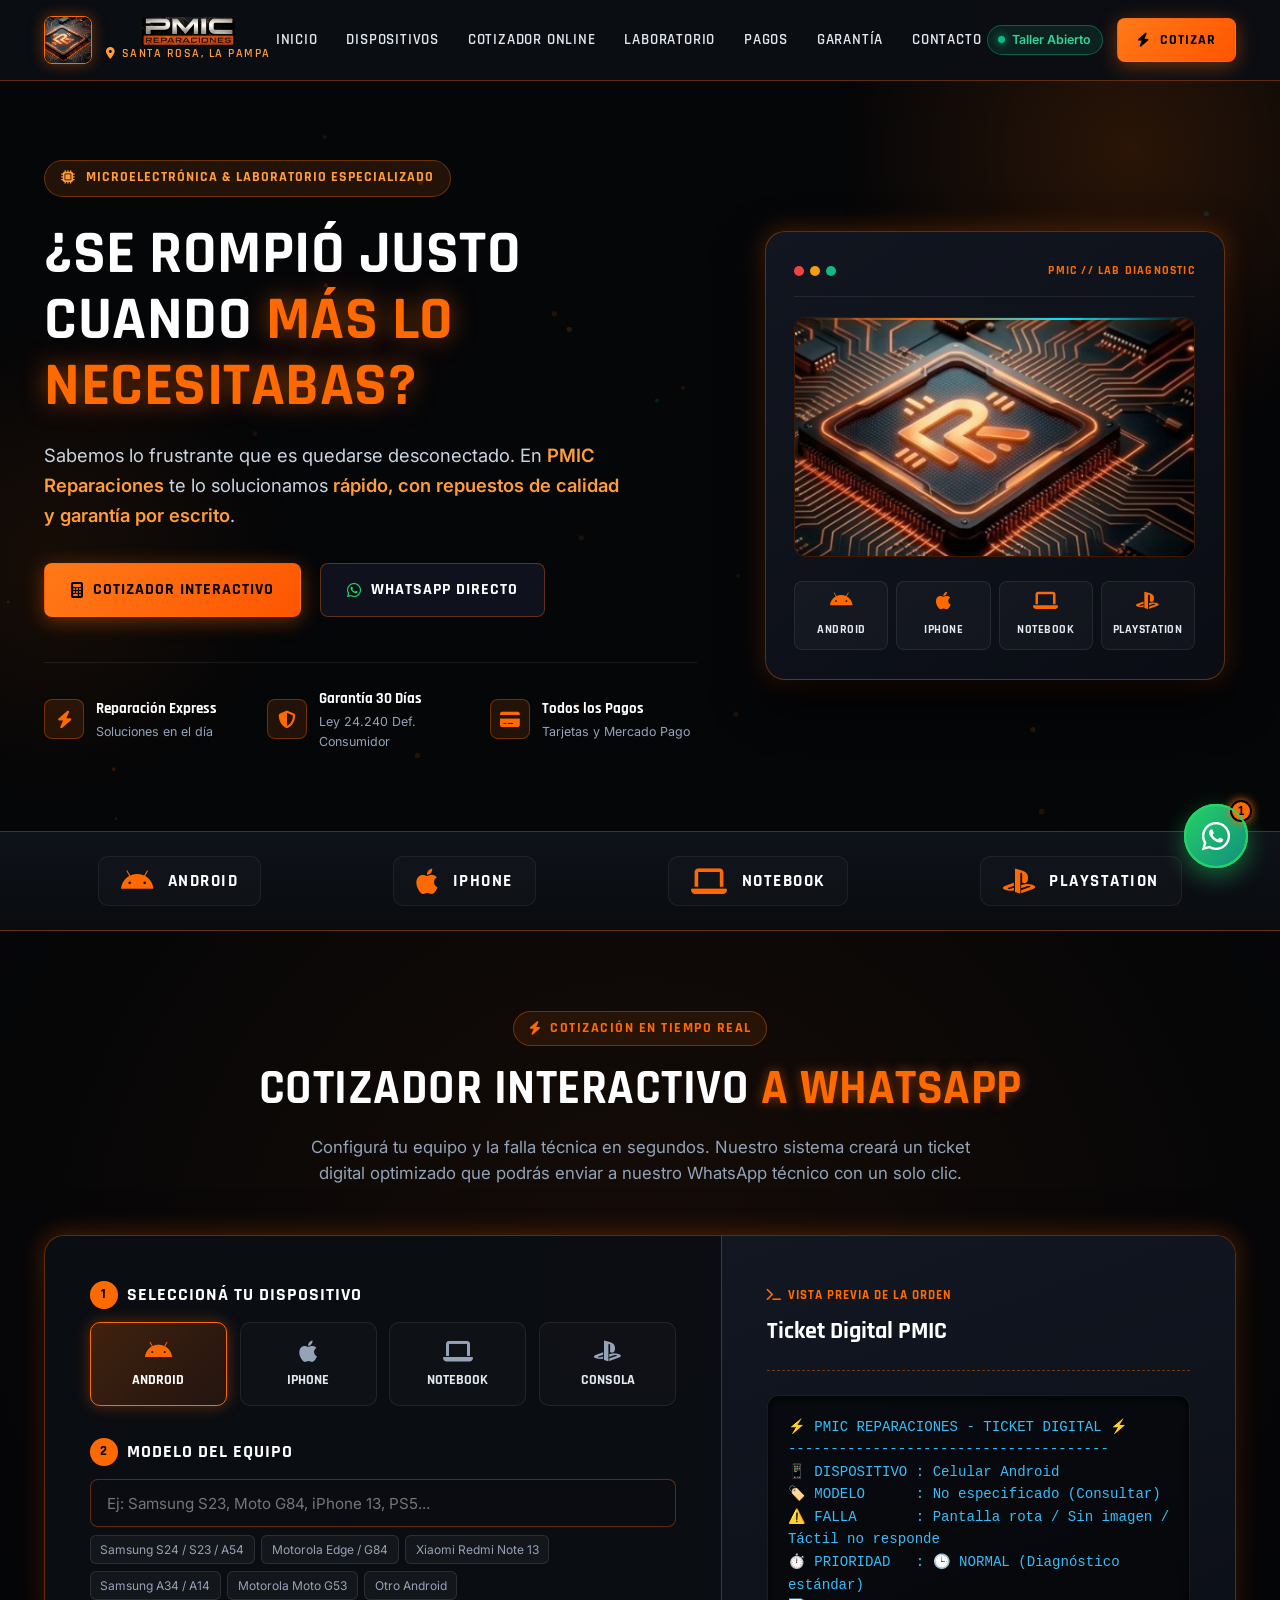
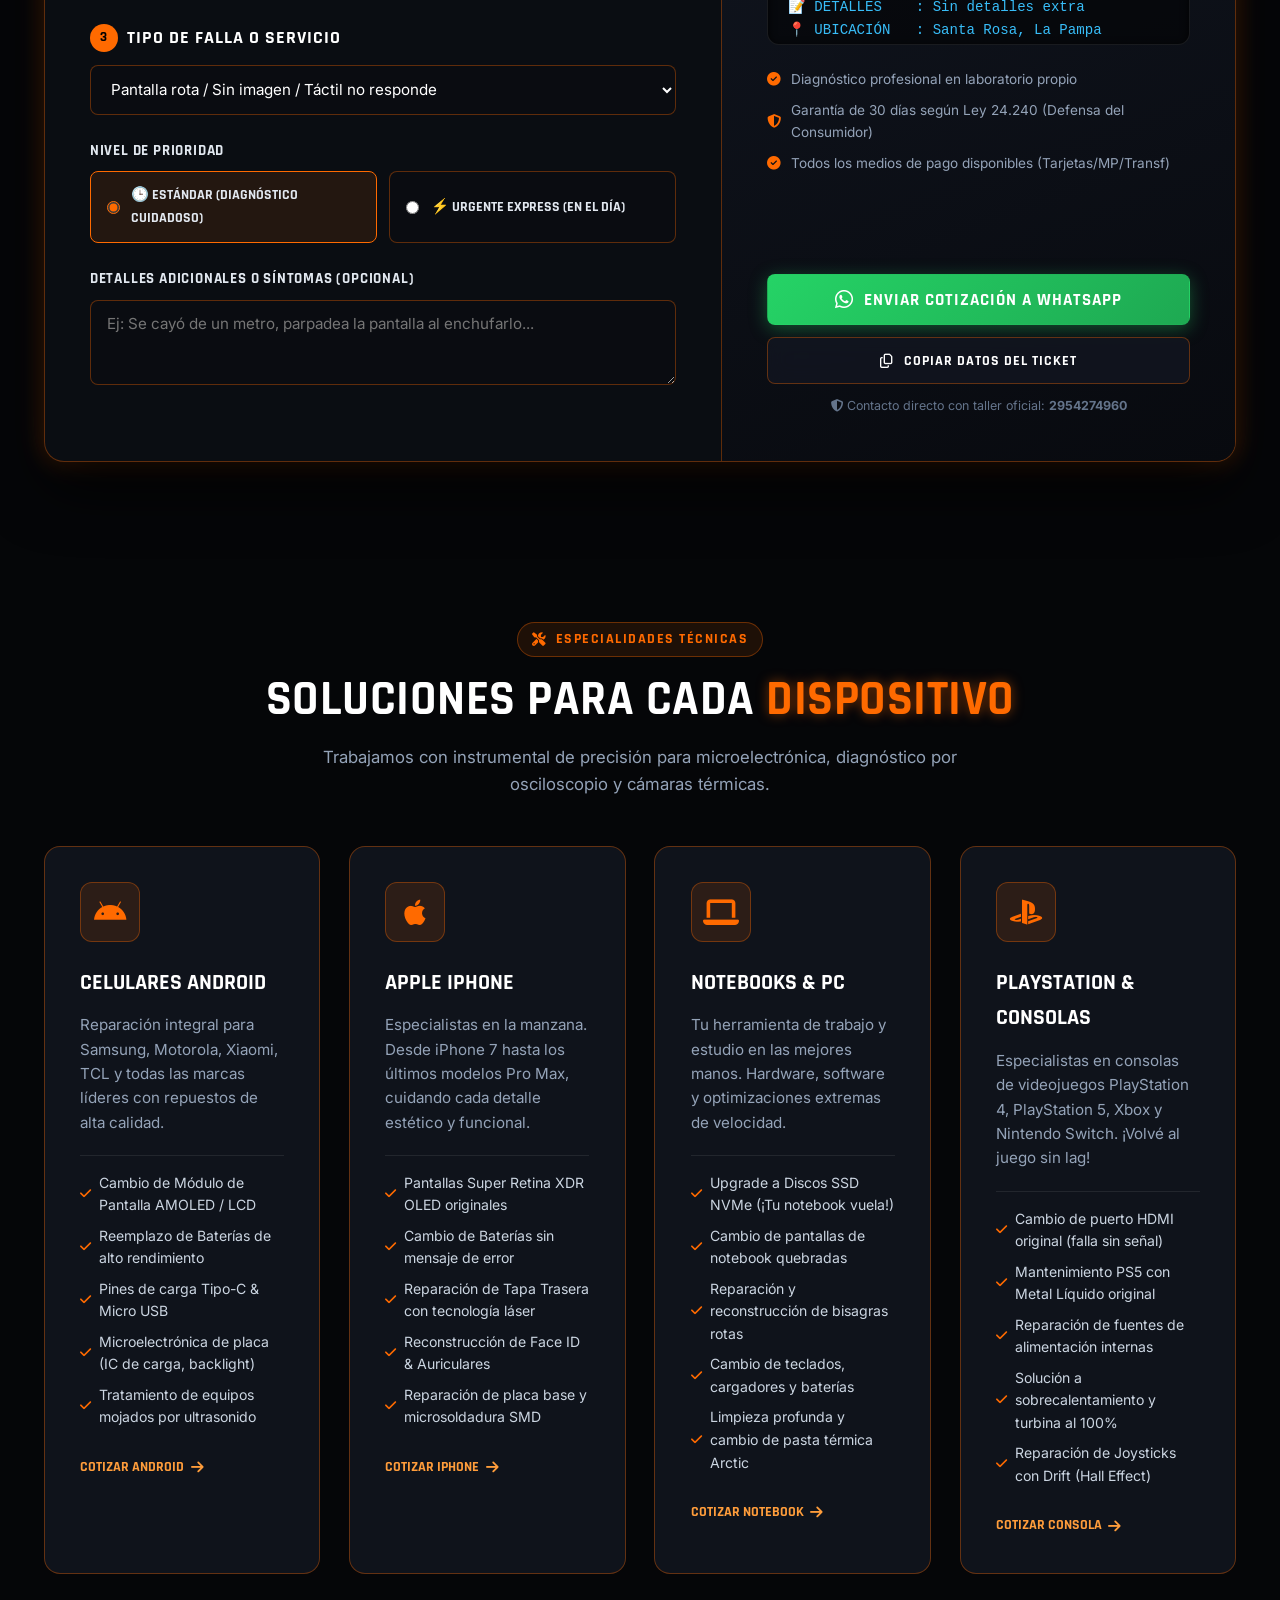
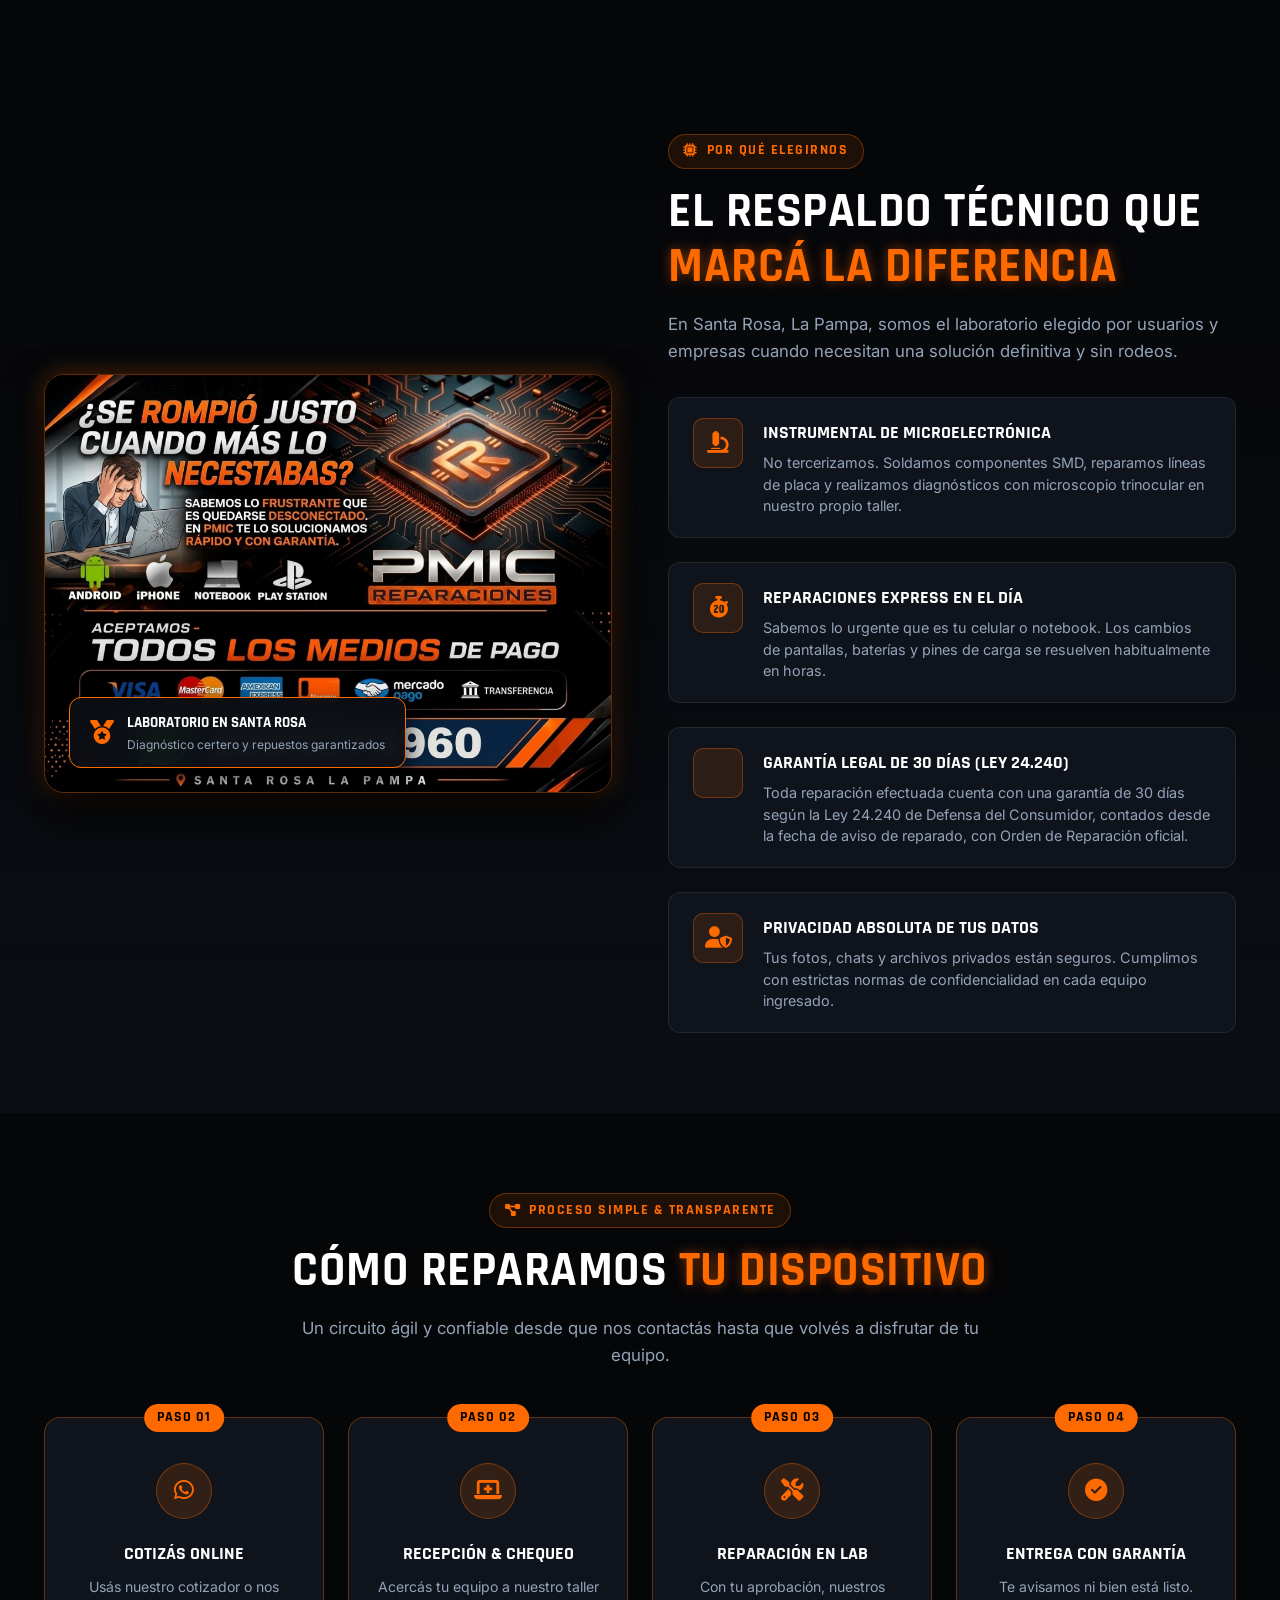
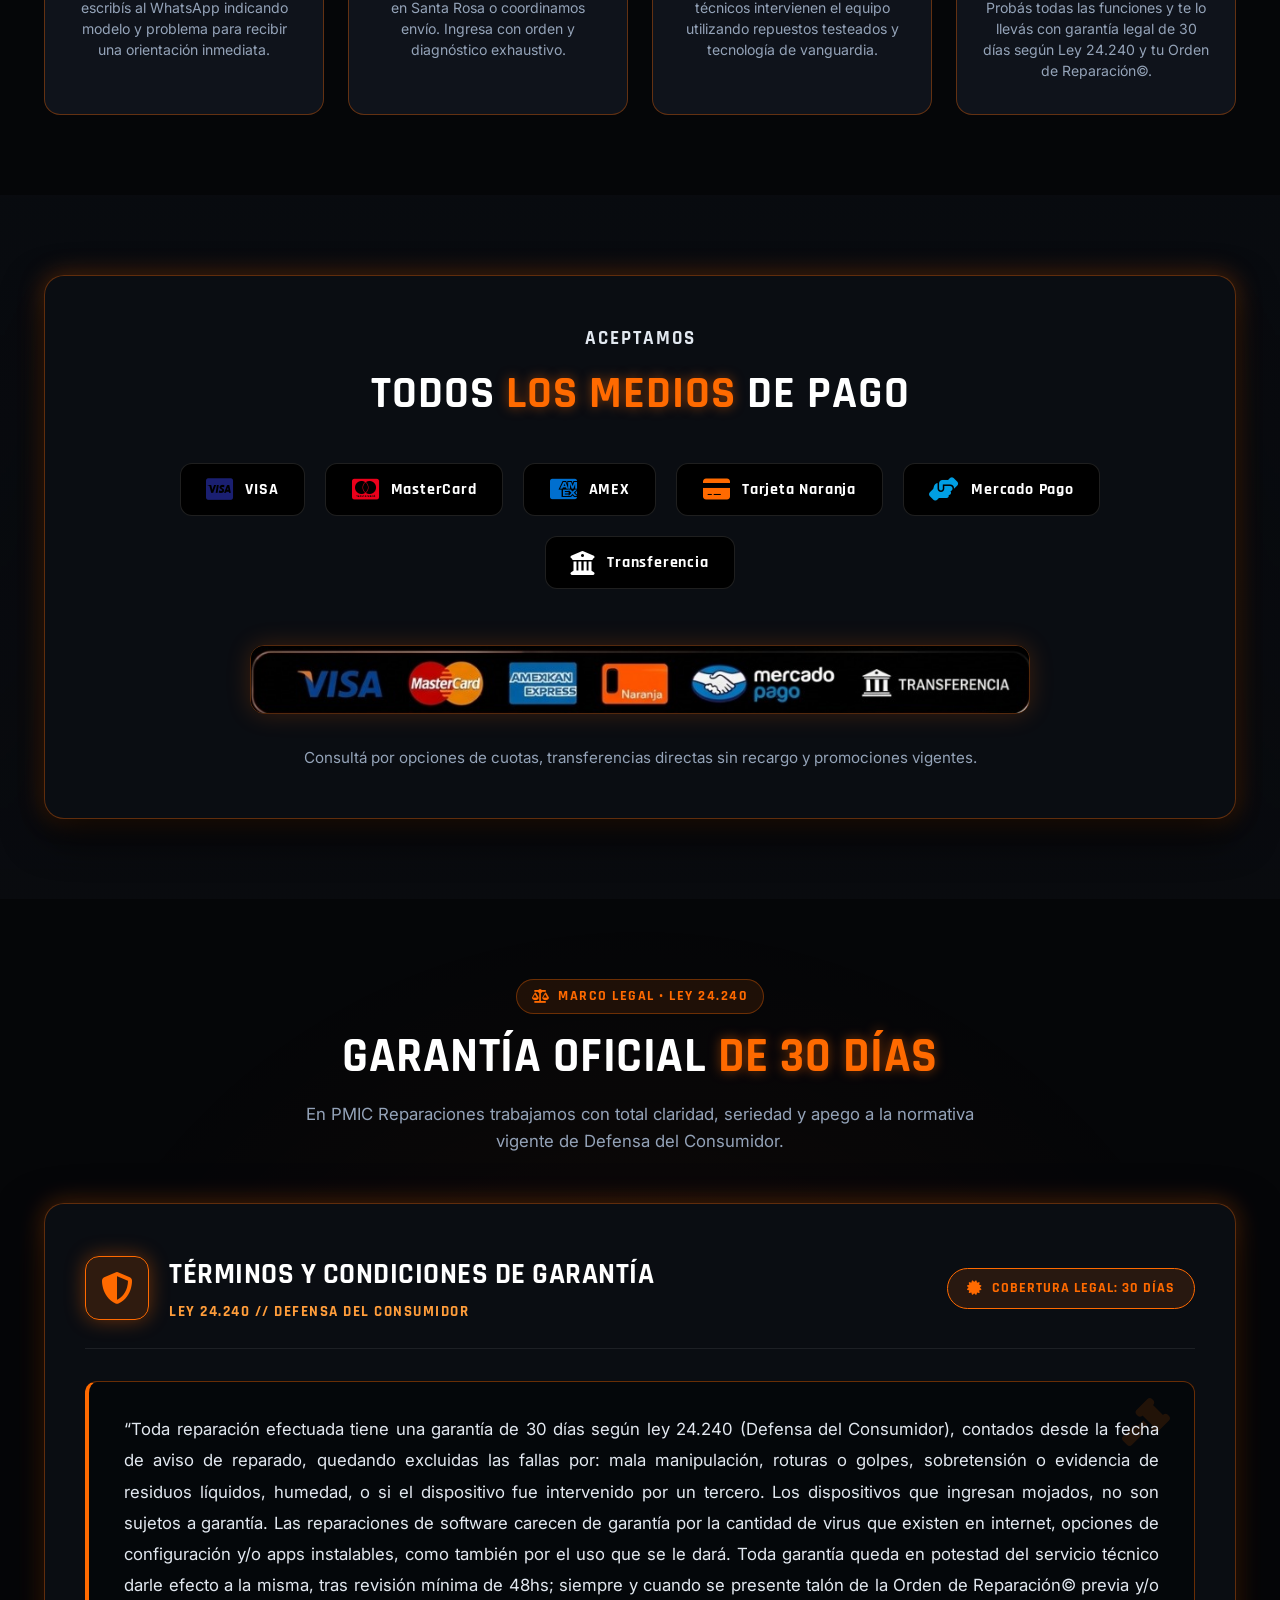
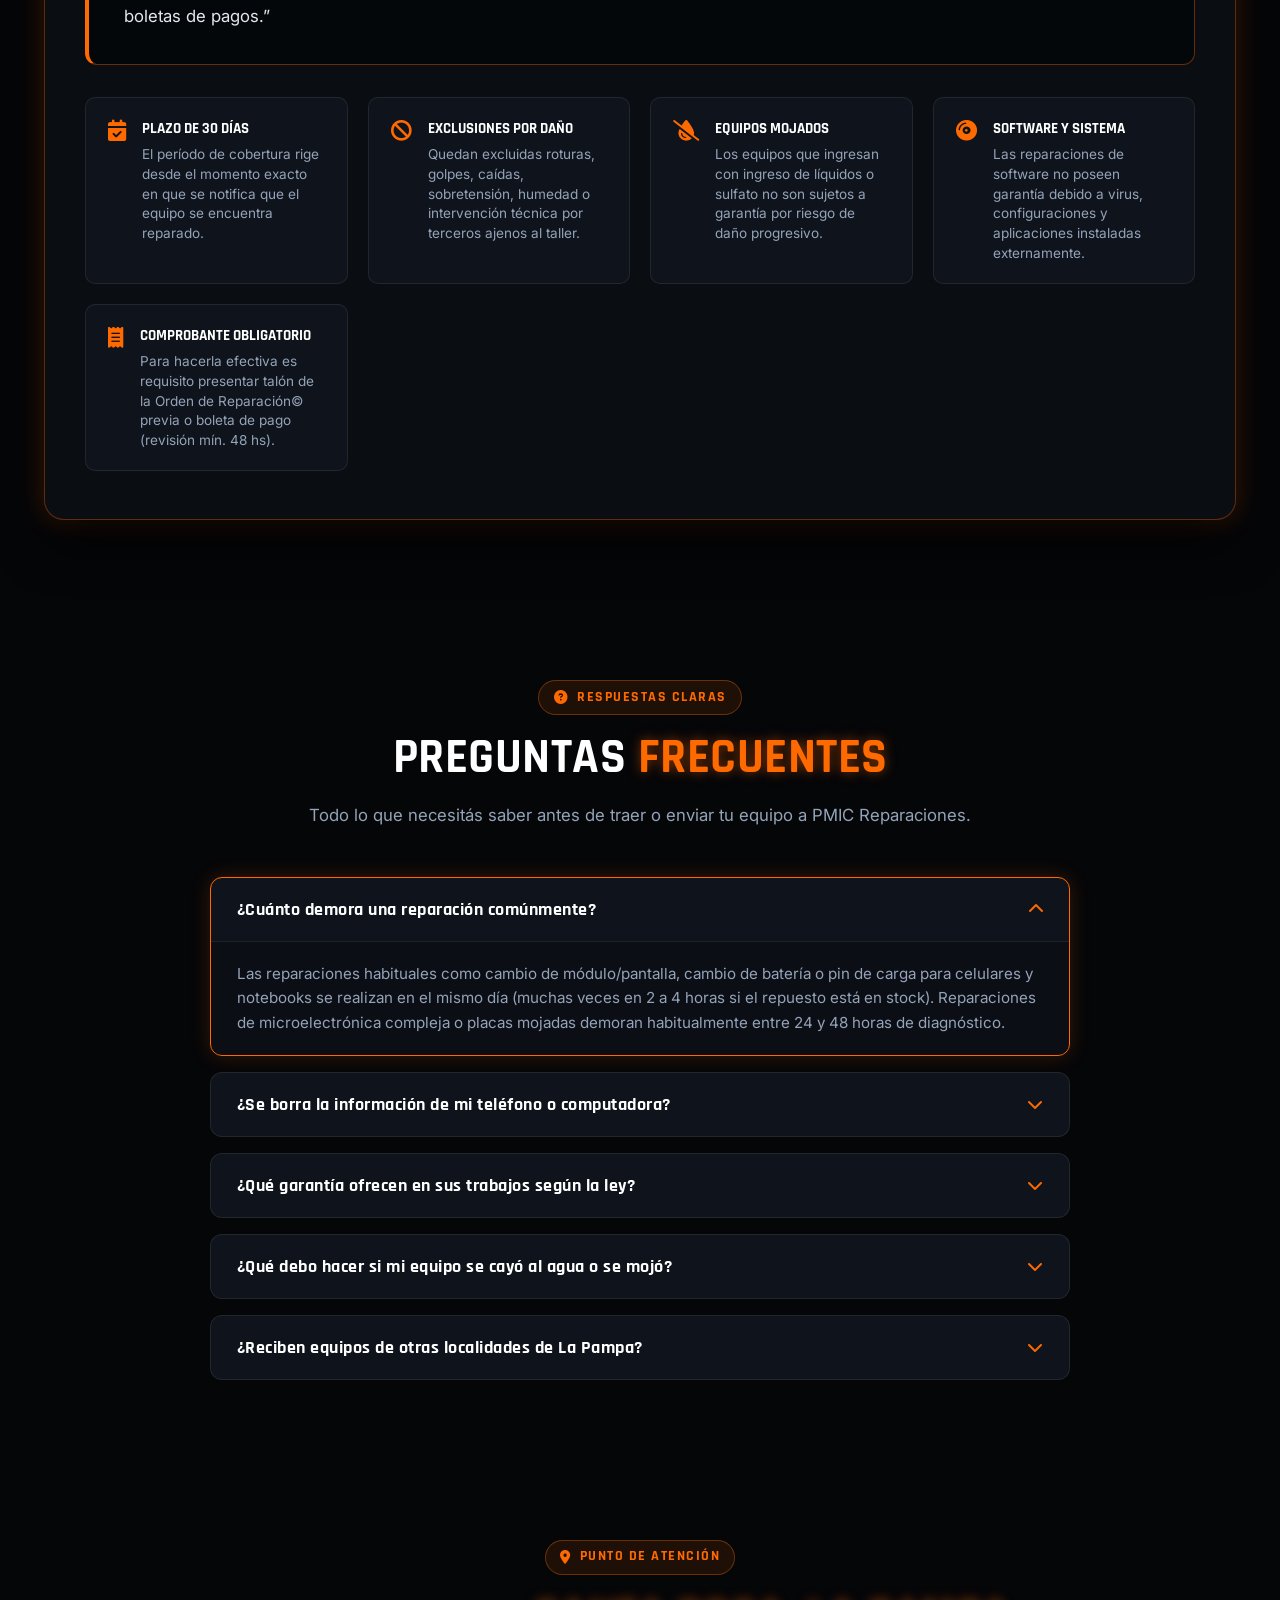
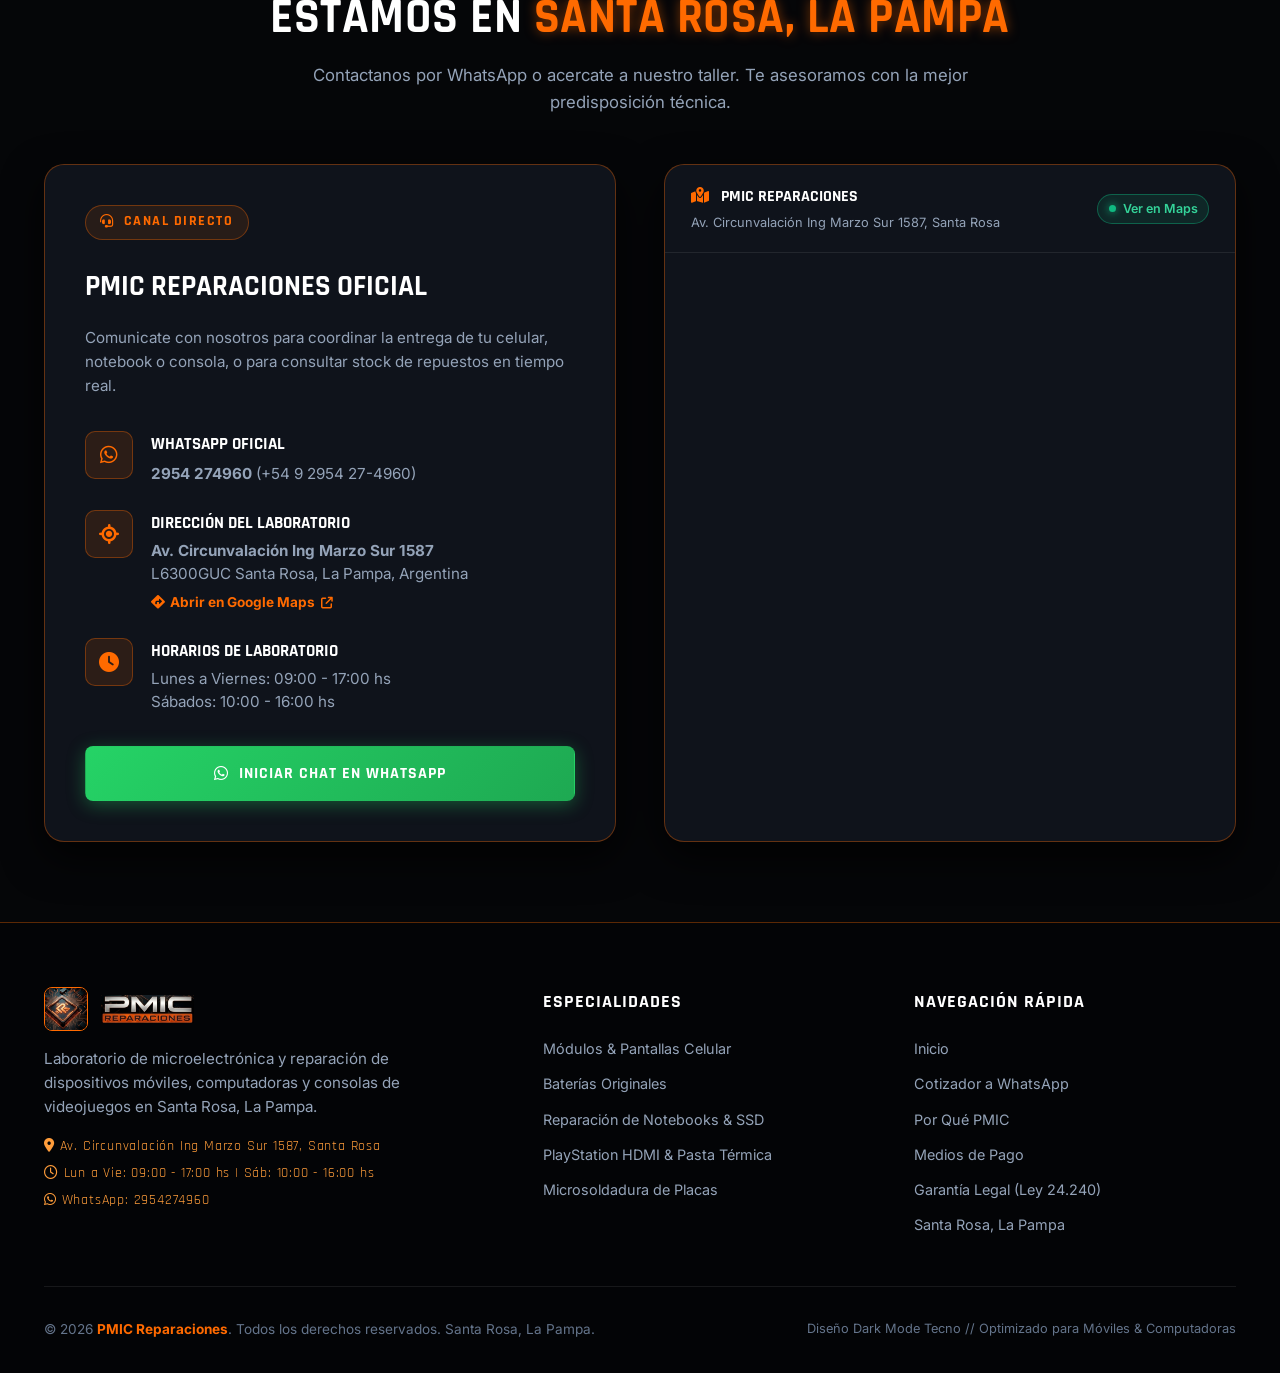
==== commit 530b4e81: "Add files via upload" ====
--- a/index.html
+++ b/index.html
@@ -1,219 +1,960 @@
 <!DOCTYPE html>
 <html lang="es">
 <head>
-    <meta charset="UTF-8">
-    <meta name="viewport" content="width=device-width, initial-scale=1.0">
-    <title>PMIC Reparaciones - Soporte Técnico Especializado</title>
-    <link rel="stylesheet" href="https://cdnjs.cloudflare.com/ajax/libs/font-awesome/6.0.0/css/all.min.css">
-    <style>
-        :root {
-            --primary: #ff6b00;
-            --dark: #121212;
-            --card-bg: #1e1e1e;
-            --text: #ffffff;
-            --text-muted: #aaaaaa;
-        }
-        * { box-sizing: border-box; margin: 0; padding: 0; font-family: 'Segoe UI', Tahoma, Geneva, Verdana, sans-serif; }
-        body { background-color: var(--dark); color: var(--text); line-height: 1.6; }
-        
-        header { background: #000; display: flex; justify-content: space-between; align-items: center; padding: 15px 5%; border-bottom: 2px solid var(--primary); position: sticky; top: 0; z-index: 1000; }
-        .logo { display: flex; align-items: center; gap: 10px; font-weight: bold; font-size: 1.2rem; color: var(--primary); }
-        nav a { color: var(--text); text-decoration: none; margin-left: 20px; transition: 0.3s; font-size: 0.95rem; }
-        nav a:hover { color: var(--primary); }
-
-        .hero { text-align: center; padding: 70px 20px; background: linear-gradient(180deg, rgba(0,0,0,0.85) 0%, var(--dark) 100%); }
-        .hero h1 { font-size: 2.3rem; margin-bottom: 15px; color: var(--primary); }
-        .hero p { font-size: 1.1rem; max-width: 700px; margin: 0 auto 25px; color: var(--text-muted); }
-        
-        .btn-primary { display: inline-block; background: #25d366; color: #fff; padding: 12px 25px; text-decoration: none; border-radius: 30px; font-weight: bold; font-size: 1.1rem; transition: 0.3s; }
-        .btn-primary:hover { background: #20ba5a; transform: translateY(-2px); }
-        .btn-primary i { margin-right: 8px; }
-
-        section { padding: 50px 5%; max-width: 1200px; margin: 0 auto; }
-        h2 { text-align: center; margin-bottom: 35px; font-size: 2rem; border-bottom: 2px solid var(--primary); display: inline-block; padding-bottom: 5px; }
-        .section-title-wrapper { text-align: center; }
-
-        .services-grid, .reviews-grid, .gallery-grid { display: grid; grid-template-columns: repeat(auto-fit, minmax(280px, 1fr)); gap: 25px; margin-top: 20px; }
-        .service-card, .review-card { background: var(--card-bg); padding: 25px; border-radius: 10px; border-left: 4px solid var(--primary); box-shadow: 0 4px 6px rgba(0,0,0,0.3); }
-        .service-icon { font-size: 2.5rem; color: var(--primary); margin-bottom: 15px; }
-        .service-card h3 { margin-bottom: 10px; font-size: 1.3rem; }
-        .service-card p { color: var(--text-muted); font-size: 0.95rem; }
-
-        .gallery-card { background: var(--card-bg); border-radius: 10px; overflow: hidden; border: 1px solid #333; text-align: center; padding-bottom: 15px; }
-        .gallery-card img { width: 100%; height: 200px; object-fit: cover; }
-        .gallery-card h4 { margin: 15px 10px 5px; color: var(--primary); }
-        .gallery-card p { color: var(--text-muted); font-size: 0.9rem; padding: 0 10px; }
-
-        .stars { color: #f39c12; font-size: 1.2rem; margin-bottom: 10px; }
-        .review-card span { display: block; margin-top: 15px; color: var(--text-muted); font-size: 0.9rem; font-style: italic; }
-
-        .contact-container { display: grid; grid-template-columns: repeat(auto-fit, minmax(300px, 1fr)); gap: 40px; margin-top: 20px; }
-        .contact-info p, .contact-info ul { margin-bottom: 15px; }
-        .contact-info ul { list-style: none; padding-left: 10px; }
-        .contact-info ul li { margin-bottom: 5px; color: var(--text-muted); }
-        
-        .social-links { margin-top: 25px; }
-        .social-links h3 { margin-bottom: 12px; font-size: 1.1rem; color: var(--primary); }
-        .social-links a { display: inline-flex; align-items: center; justify-content: center; width: 40px; height: 40px; background: #222; color: var(--text); font-size: 1.3rem; margin-right: 10px; border-radius: 50%; transition: 0.3s; border: 1px solid #444; text-decoration: none; }
-        .social-links a:hover { background: var(--primary); color: #fff; border-color: var(--primary); }
-
-        .map-container iframe { border-radius: 10px; width: 100%; height: 320px; border: 0; }
-
-        footer { text-align: center; padding: 25px; background: #000; color: var(--text-muted); border-top: 1px solid #333; margin-top: 50px; font-size: 0.9rem; }
-    </style>
+  <meta charset="UTF-8">
+  <meta name="viewport" content="width=device-width, initial-scale=1.0, maximum-scale=5.0">
+  <title>PMIC Reparaciones | Laboratorio Técnico Especializado en Santa Rosa, La Pampa</title>
+  <meta name="description" content="Servicio técnico especializado en celulares Android, iPhone, Notebooks y PlayStation en Santa Rosa, La Pampa. Cotizador interactivo a WhatsApp, repuestos premium y garantía escrita.">
+  <meta name="theme-color" content="#ff6a00">
+  <meta name="google-site-verification" content="OGo8wSNspcLseErz2RfKEAuAQx2VlbG1Nb3356Tv5xE" /> 
+  <!-- Open Graph / Meta Social -->
+  <meta property="og:title" content="PMIC Reparaciones | Celulares, Notebooks y Consolas">
+  <meta property="og:description" content="¿Se rompió justo cuando más lo necesitabas? Reparaciones rápidas con garantía en Santa Rosa, La Pampa. Cotizá en vivo a WhatsApp.">
+  <meta property="og:type" content="website">
+  <meta property="og:image" content="assets/pmic-banner.jpg">
+
+  <!-- Google Fonts -->
+  <link rel="preconnect" href="https://fonts.googleapis.com">
+  <link rel="preconnect" href="https://fonts.gstatic.com" crossorigin>
+  <link href="https://fonts.googleapis.com/css2?family=Inter:wght@300;400;500;600;700&family=Orbitron:wght@600;800;900&family=Rajdhani:wght@500;600;700;800&display=swap" rel="stylesheet">
+
+  <!-- Font Awesome Icons -->
+  <link rel="stylesheet" href="https://cdnjs.cloudflare.com/ajax/libs/font-awesome/6.5.1/css/all.min.css" integrity="sha512-DTOQO9RWCH3ppGqcWaEA1BIZOC6xxalwEsw9c2QQeAIftl+Vegovlnee1c9QX4TctnWMn13TZye+giMm8e2LwA==" crossorigin="anonymous" referrerpolicy="no-referrer" />
+
+  <!-- Stylesheet -->
+  <link rel="stylesheet" href="css/styles.css">
+<link rel="icon" type="image/png" href="assets/chip-logo-clean.png">
 </head>
 <body>
 
-    <!-- Encabezado / Menú -->
-    <header>
-        <div class="logo">
-            <i class="fas fa-microchip"></i>
-            <span>PMIC REPARACIONES</span>
-        </div>
-        <nav>
-            <a href="#servicios">Servicios</a>
-            <a href="#galeria">Trabajos</a>
-            <a href="#opiniones">Opiniones</a>
-            <a href="#garantia">Garantía</a>
-            <a href="#contacto">Contacto</a>
-        </nav>
-    </header>
-
-    <!-- Banner Principal -->
-    <section class="hero">
-        <h1>Soporte Técnico Especializado en Santa Rosa</h1>
-        <p>Microsoldadura y diagnóstico avanzado de placas para Celulares, Notebooks y Consolas.</p>
-        <a href="https://wa.me/2954274960" class="btn-primary" target="_blank"><i class="fab fa-whatsapp"></i> Consultar por WhatsApp</a>
-    </section>
-
-    <!-- Directorio de Servicios Destacados -->
-    <section id="servicios">
-        <div class="section-title-wrapper">
-            <h2>Nuestros Servicios</h2>
-        </div>
-        <div class="services-grid">
-            <div class="service-card">
-                <i class="fas fa-mobile-alt service-icon"></i>
-                <h3>Celulares (Android & iPhone)</h3>
-                <p>Cambio de pantallas, baterías, puertos de carga, reparación de daños por agua y resolución de fallas críticas en placa[cite: 12].</p>
-            </div>
-            <div class="service-card">
-                <i class="fas fa-laptop service-icon"></i>
-                <h3>Notebooks & MacBooks</h3>
-                <p>Diagnóstico de cortes de energía, reparación de placa madre, reemplazo de teclados, pantallas y mantenimiento térmico avanzado.</p>
-            </div>
-            <div class="service-card">
-                <i class="fas fa-gamepad service-icon"></i>
-                <h3>Consolas (PlayStation / Xbox / Nintendo)</h3>
-                <p>Mantenimiento preventivo, limpieza profunda, cambio de pasta térmica, reemplazo de puertos HDMI y reparación de fuentes de alimentación.</p>
-            </div>
-        </div>
-    </section>
-
-    <!-- Galería / Trabajos Reales -->
-    <section id="galeria">
-        <div class="section-title-wrapper">
-            <h2>Galería y Trabajos en Laboratorio</h2>
-        </div>
-        <p style="text-align: center; color: var(--text-muted); margin-bottom: 20px;">Microscopio, estación de calor y microsoldadura de precisión en placa.</p>
-        <div class="gallery-grid">
-            <div class="gallery-card">
-                <div style="background: #2a2a2a; height: 200px; display: flex; align-items: center; justify-content: center; color: var(--primary); font-size: 3rem;">
-                    <i class="fas fa-microscope"></i>
+<!-- Background Animated High-Tech Canvas -->
+  <canvas id="circuit-bg"></canvas>
+  <div class="ambient-glow-1"></div>
+  <div class="ambient-glow-2"></div>
+
+  <!-- ==========================================================================
+       HEADER & NAVIGATION
+       ========================================================================== -->
+  <header class="site-header">
+    <div class="container header-inner">
+      <!-- Brand Logo -->
+      <a href="#inicio" class="brand-link" title="PMIC Reparaciones - Santa Rosa La Pampa">
+        <img src="assets/chip-logo-clean.png" alt="PMIC Chip Logo" class="brand-chip-icon">
+        <div class="brand-text-wrapper">
+          <img src="assets/pmic-brand-clean.png" alt="PMIC REPARACIONES" class="brand-pmic-img">
+          <div class="brand-location-tag">
+            <i class="fa-solid fa-location-dot"></i> Santa Rosa, La Pampa
+          </div>
+        </div>
+      </a>
+
+      <!-- Desktop Navigation Links -->
+      <nav aria-label="Navegación principal">
+        <ul class="nav-links">
+          <li><a href="#inicio" class="nav-link">Inicio</a></li>
+          <li><a href="#especialidades" class="nav-link">Dispositivos</a></li>
+          <li><a href="#cotizador" class="nav-link">Cotizador Online</a></li>
+          <li><a href="#por-que-pmic" class="nav-link">Laboratorio</a></li>
+          <li><a href="#medios-pago" class="nav-link">Pagos</a></li>
+          <li><a href="#garantia" class="nav-link">Garantía</a></li>
+          <li><a href="#contacto" class="nav-link">Contacto</a></li>
+        </ul>
+      </nav>
+
+      <!-- Header CTAs & Status -->
+      <div class="header-cta-group">
+        <div class="status-pill" title="Atendiendo consultas en Santa Rosa">
+          <span class="status-dot"></span>
+          <span>Taller Abierto</span>
+        </div>
+
+        <a href="#cotizador" class="btn btn-primary" style="padding: 0.6rem 1.2rem; font-size: 0.88rem;">
+          <i class="fa-solid fa-bolt"></i> Cotizar
+        </a>
+
+        <!-- Mobile Menu Toggle Button -->
+        <button id="mobile-menu-btn" class="mobile-menu-btn" aria-label="Abrir menú de navegación">
+          <i class="fa-solid fa-bars"></i>
+        </button>
+      </div>
+    </div>
+
+    <!-- Mobile Slide Drawer -->
+    <div id="mobile-nav-drawer" class="mobile-nav-drawer">
+      <a href="#inicio" class="mobile-nav-link"><span>Inicio</span> <i class="fa-solid fa-chevron-right"></i></a>
+      <a href="#especialidades" class="mobile-nav-link"><span>Dispositivos & Especialidades</span> <i class="fa-solid fa-chevron-right"></i></a>
+      <a href="#cotizador" class="mobile-nav-link"><span>Cotizador Interactivo WhatsApp</span> <i class="fa-solid fa-bolt text-orange"></i></a>
+      <a href="#por-que-pmic" class="mobile-nav-link"><span>¿Por Qué PMIC?</span> <i class="fa-solid fa-chevron-right"></i></a>
+      <a href="#medios-pago" class="mobile-nav-link"><span>Medios de Pago</span> <i class="fa-solid fa-chevron-right"></i></a>
+      <a href="#garantia" class="mobile-nav-link"><span>Garantía Legal (Ley 24.240)</span> <i class="fa-solid fa-shield-halved text-orange"></i></a>
+      <a href="#contacto" class="mobile-nav-link"><span>Ubicación & Teléfono</span> <i class="fa-solid fa-chevron-right"></i></a>
+      <a href="https://wa.me/5492954274960?text=Hola%20PMIC%20Reparaciones!%20Quiero%20hacer%20una%20consulta." target="_blank" class="btn btn-whatsapp" style="width: 100%; margin-top: 0.5rem;">
+        <i class="fa-brands fa-whatsapp"></i> Chat WhatsApp Directo
+      </a>
+    </div>
+  </header>
+
+  <!-- ==========================================================================
+       HERO SECTION
+       ========================================================================== -->
+  <section id="inicio" class="hero-section">
+    <div class="container hero-grid">
+      <!-- Left Column: Copy & Actions -->
+      <div class="hero-content">
+        <div class="hero-badge-live">
+          <i class="fa-solid fa-microchip"></i> Microelectrónica & Laboratorio Especializado
+        </div>
+
+        <h1 class="hero-headline">
+          ¿Se rompió justo cuando <span class="highlight">más lo necesitabas?</span>
+        </h1>
+
+        <p class="hero-description">
+          Sabemos lo frustrante que es quedarse desconectado. En <strong>PMIC Reparaciones</strong> te lo solucionamos <strong>rápido, con repuestos de calidad y garantía por escrito</strong>.
+        </p>
+
+        <div class="hero-actions">
+          <a href="#cotizador" class="btn btn-primary">
+            <i class="fa-solid fa-calculator"></i> Cotizador Interactivo
+          </a>
+          <a href="https://wa.me/5492954274960?text=Hola%20PMIC%20Reparaciones!%20Necesito%20presupuesto%20para%20un%20equipo." target="_blank" class="btn btn-secondary">
+            <i class="fa-brands fa-whatsapp" style="color: #25d366;"></i> WhatsApp Directo
+          </a>
+        </div>
+
+        <!-- Trust Highlights -->
+        <div class="hero-highlights">
+          <div class="highlight-item">
+            <div class="highlight-icon"><i class="fa-solid fa-bolt"></i></div>
+            <div class="highlight-text">
+              <h4>Reparación Express</h4>
+              <p>Soluciones en el día</p>
+            </div>
+          </div>
+          <div class="highlight-item">
+            <div class="highlight-icon"><i class="fa-solid fa-shield-halved"></i></div>
+            <div class="highlight-text">
+              <h4>Garantía 30 Días</h4>
+              <p>Ley 24.240 Def. Consumidor</p>
+            </div>
+          </div>
+          <div class="highlight-item">
+            <div class="highlight-icon"><i class="fa-solid fa-credit-card"></i></div>
+            <div class="highlight-text">
+              <h4>Todos los Pagos</h4>
+              <p>Tarjetas y Mercado Pago</p>
+            </div>
+          </div>
+        </div>
+      </div>
+
+      <!-- Right Column: Interactive 3D Cyber Chip Card -->
+      <div class="hero-visual">
+        <div class="tech-card-3d">
+          <div class="tech-card-header">
+            <div class="terminal-dots">
+              <span class="terminal-dot dot-red"></span>
+              <span class="terminal-dot dot-yellow"></span>
+              <span class="terminal-dot dot-green"></span>
+            </div>
+            <span class="tech-card-badge">PMIC // LAB DIAGNOSTIC</span>
+          </div>
+
+          <!-- Chip Visual with Laser Scan -->
+          <div class="chip-showcase-container">
+            <img src="assets/chip-logo-clean.png" alt="PMIC Microchip" class="chip-showcase-img">
+            <div class="chip-radar-scan"></div>
+          </div>
+
+          <!-- Supported Devices Pills -->
+          <div class="tech-card-footer">
+            <div class="supported-device-pill">
+              <i class="fa-brands fa-android"></i>
+              <span>Android</span>
+            </div>
+            <div class="supported-device-pill">
+              <i class="fa-brands fa-apple"></i>
+              <span>iPhone</span>
+            </div>
+            <div class="supported-device-pill">
+              <i class="fa-solid fa-laptop"></i>
+              <span>Notebook</span>
+            </div>
+            <div class="supported-device-pill">
+              <i class="fa-brands fa-playstation"></i>
+              <span>PlayStation</span>
+            </div>
+          </div>
+        </div>
+      </div>
+    </div>
+  </section>
+
+  <!-- ==========================================================================
+       SUPPORTED PLATFORMS BANNER STRIP
+       ========================================================================== -->
+  <div class="platforms-banner-strip">
+    <div class="container platforms-grid">
+      <div class="platform-badge-item">
+        <i class="fa-brands fa-android"></i>
+        <span class="platform-name">Android</span>
+      </div>
+      <div class="platform-badge-item">
+        <i class="fa-brands fa-apple"></i>
+        <span class="platform-name">iPhone</span>
+      </div>
+      <div class="platform-badge-item">
+        <i class="fa-solid fa-laptop"></i>
+        <span class="platform-name">Notebook</span>
+      </div>
+      <div class="platform-badge-item">
+        <i class="fa-brands fa-playstation"></i>
+        <span class="platform-name">PlayStation</span>
+      </div>
+    </div>
+  </div>
+
+  <!-- ==========================================================================
+       INTERACTIVE QUOTE CALCULATOR (COTIZADOR INTERACTIVO A WHATSAPP)
+       ========================================================================== -->
+  <section id="cotizador" class="quote-section">
+    <div class="container">
+      <div class="section-header-center">
+        <span class="section-tag"><i class="fa-solid fa-bolt"></i> Cotización en Tiempo Real</span>
+        <h2 class="section-title">Cotizador Interactivo <span class="text-orange">a WhatsApp</span></h2>
+        <p class="section-subtitle">
+          Configurá tu equipo y la falla técnica en segundos. Nuestro sistema creará un ticket digital optimizado que podrás enviar a nuestro WhatsApp técnico con un solo clic.
+        </p>
+      </div>
+
+      <div class="quote-calculator-card">
+        <!-- Left: Interactive Form Pane -->
+        <div class="quote-form-pane">
+          <!-- Step 1: Device Selector -->
+          <div class="step-indicator">
+            <span class="step-number-badge">1</span>
+            <span class="step-label">Seleccioná tu Dispositivo</span>
+          </div>
+          <div class="device-selector-grid">
+            <button type="button" class="device-btn active" data-device="android">
+              <i class="fa-brands fa-android"></i>
+              <span>Android</span>
+            </button>
+            <button type="button" class="device-btn" data-device="iphone">
+              <i class="fa-brands fa-apple"></i>
+              <span>iPhone</span>
+            </button>
+            <button type="button" class="device-btn" data-device="notebook">
+              <i class="fa-solid fa-laptop"></i>
+              <span>Notebook</span>
+            </button>
+            <button type="button" class="device-btn" data-device="console">
+              <i class="fa-brands fa-playstation"></i>
+              <span>Consola</span>
+            </button>
+          </div>
+
+          <!-- Step 2: Brand & Model -->
+          <div class="form-group">
+            <div class="step-indicator">
+              <span class="step-number-badge">2</span>
+              <span class="step-label">Modelo del Equipo</span>
+            </div>
+            <input type="text" id="quote-model" class="form-input" placeholder="Ej: Samsung S23, Moto G84, iPhone 13, PS5..." autocomplete="off">
+            <div id="quick-models-container" class="quick-models-list">
+              <!-- Dynamically populated chips -->
+            </div>
+          </div>
+
+          <!-- Step 3: Issue Type -->
+          <div class="form-group">
+            <div class="step-indicator">
+              <span class="step-number-badge">3</span>
+              <span class="step-label">Tipo de Falla o Servicio</span>
+            </div>
+            <select id="quote-issue" class="form-select">
+              <option value="pantalla">Pantalla rota / Sin imagen / Táctil no responde</option>
+              <option value="bateria">Batería hinchada / Se descarga rápido / No dura</option>
+              <option value="carga">Pin de carga dañado / Falso contacto / No carga</option>
+              <option value="no-enciende">No enciende / Se apagó de golpe / En corto</option>
+              <option value="mojado">Equipo mojado / Cayó agua (Limpieza Ultrasonido)</option>
+              <option value="termico">Mantenimiento térmico / Se calienta / Ventilador ruidoso</option>
+              <option value="hdmi">Puerto HDMI dañado (PlayStation / Consola)</option>
+              <option value="drift">Joystick con Drift / Falla análogos</option>
+              <option value="upgrade">Lento / Cambio a Disco SSD ultra rápido + RAM</option>
+              <option value="bisagras">Bisagras rotas / Carcasa rajada de Notebook</option>
+              <option value="software">Error de sistema / Bloqueado / Formateo</option>
+              <option value="otro">Otro problema (Especificar abajo)</option>
+            </select>
+          </div>
+
+          <!-- Step 4: Urgency Level -->
+          <div class="form-group">
+            <label class="form-label">Nivel de Prioridad</label>
+            <div class="urgency-grid">
+              <div class="urgency-option active">
+                <input type="radio" id="urgency-normal" name="quote-urgency" value="normal" checked>
+                <label for="urgency-normal">🕒 Estándar (Diagnóstico cuidadoso)</label>
+              </div>
+              <div class="urgency-option">
+                <input type="radio" id="urgency-express" name="quote-urgency" value="express">
+                <label for="urgency-express">⚡ Urgente Express (En el día)</label>
+              </div>
+            </div>
+          </div>
+
+          <!-- Step 5: Optional Details -->
+          <div class="form-group">
+            <label class="form-label" for="quote-details">Detalles adicionales o síntomas (Opcional)</label>
+            <textarea id="quote-details" class="form-textarea" placeholder="Ej: Se cayó de un metro, parpadea la pantalla al enchufarlo..."></textarea>
+          </div>
+        </div>
+
+        <!-- Right: Live WhatsApp Ticket Terminal -->
+        <div class="quote-ticket-pane">
+          <div>
+            <div class="ticket-header">
+              <div class="ticket-tag">
+                <i class="fa-solid fa-terminal"></i> Vista Previa de la Orden
+              </div>
+              <h3 class="ticket-title">Ticket Digital PMIC</h3>
+            </div>
+
+            <!-- Terminal Code Box -->
+            <div id="ticket-preview-content" class="ticket-preview-box">
+              Cargando cotizador...
+            </div>
+
+            <div class="ticket-perks">
+              <div class="ticket-perk-item">
+                <i class="fa-solid fa-check-circle"></i>
+                <span>Diagnóstico profesional en laboratorio propio</span>
+              </div>
+              <div class="ticket-perk-item">
+                <i class="fa-solid fa-shield-halved" style="color: var(--orange-neon);"></i>
+                <span>Garantía de 30 días según Ley 24.240 (Defensa del Consumidor)</span>
+              </div>
+              <div class="ticket-perk-item">
+                <i class="fa-solid fa-check-circle"></i>
+                <span>Todos los medios de pago disponibles (Tarjetas/MP/Transf)</span>
+              </div>
+            </div>
+          </div>
+
+          <div class="ticket-cta-box">
+            <button id="btn-send-quote-wa" class="btn btn-whatsapp" style="width: 100%; font-size: 1.05rem;">
+              <i class="fa-brands fa-whatsapp" style="font-size: 1.3rem;"></i> Enviar Cotización a WhatsApp
+            </button>
+            <button id="btn-copy-quote" class="btn btn-secondary" style="width: 100%; font-size: 0.9rem;">
+              <i class="fa-regular fa-copy"></i> Copiar Datos del Ticket
+            </button>
+            <p class="ticket-phone-hint">
+              <i class="fa-solid fa-shield-halved"></i> Contacto directo con taller oficial: <strong>2954274960</strong>
+            </p>
+          </div>
+        </div>
+      </div>
+    </div>
+  </section>
+
+  <!-- ==========================================================================
+       SPECIALTIES & SERVICES
+       ========================================================================== -->
+  <section id="especialidades" class="services-section">
+    <div class="container">
+      <div class="section-header-center">
+        <span class="section-tag"><i class="fa-solid fa-screwdriver-wrench"></i> Especialidades Técnicas</span>
+        <h2 class="section-title">Soluciones para cada <span class="text-orange">Dispositivo</span></h2>
+        <p class="section-subtitle">
+          Trabajamos con instrumental de precisión para microelectrónica, diagnóstico por osciloscopio y cámaras térmicas.
+        </p>
+      </div>
+
+      <div class="services-grid">
+        <!-- 1. ANDROID -->
+        <div class="service-card">
+          <div class="service-icon-box">
+            <i class="fa-brands fa-android"></i>
+          </div>
+          <h3 class="service-title">Celulares Android</h3>
+          <p class="service-description">
+            Reparación integral para Samsung, Motorola, Xiaomi, TCL y todas las marcas líderes con repuestos de alta calidad.
+          </p>
+          <ul class="service-features-list">
+            <li><i class="fa-solid fa-check"></i> Cambio de Módulo de Pantalla AMOLED / LCD</li>
+            <li><i class="fa-solid fa-check"></i> Reemplazo de Baterías de alto rendimiento</li>
+            <li><i class="fa-solid fa-check"></i> Pines de carga Tipo-C & Micro USB</li>
+            <li><i class="fa-solid fa-check"></i> Microelectrónica de placa (IC de carga, backlight)</li>
+            <li><i class="fa-solid fa-check"></i> Tratamiento de equipos mojados por ultrasonido</li>
+          </ul>
+          <a href="#cotizador" class="service-quote-trigger">
+            <span>Cotizar Android</span> <i class="fa-solid fa-arrow-right"></i>
+          </a>
+        </div>
+
+        <!-- 2. IPHONE -->
+        <div class="service-card">
+          <div class="service-icon-box">
+            <i class="fa-brands fa-apple"></i>
+          </div>
+          <h3 class="service-title">Apple iPhone</h3>
+          <p class="service-description">
+            Especialistas en la manzana. Desde iPhone 7 hasta los últimos modelos Pro Max, cuidando cada detalle estético y funcional.
+          </p>
+          <ul class="service-features-list">
+            <li><i class="fa-solid fa-check"></i> Pantallas Super Retina XDR OLED originales</li>
+            <li><i class="fa-solid fa-check"></i> Cambio de Baterías sin mensaje de error</li>
+            <li><i class="fa-solid fa-check"></i> Reparación de Tapa Trasera con tecnología láser</li>
+            <li><i class="fa-solid fa-check"></i> Reconstrucción de Face ID & Auriculares</li>
+            <li><i class="fa-solid fa-check"></i> Reparación de placa base y microsoldadura SMD</li>
+          </ul>
+          <a href="#cotizador" class="service-quote-trigger">
+            <span>Cotizar iPhone</span> <i class="fa-solid fa-arrow-right"></i>
+          </a>
+        </div>
+
+        <!-- 3. NOTEBOOKS & PC -->
+        <div class="service-card">
+          <div class="service-icon-box">
+            <i class="fa-solid fa-laptop"></i>
+          </div>
+          <h3 class="service-title">Notebooks & PC</h3>
+          <p class="service-description">
+            Tu herramienta de trabajo y estudio en las mejores manos. Hardware, software y optimizaciones extremas de velocidad.
+          </p>
+          <ul class="service-features-list">
+            <li><i class="fa-solid fa-check"></i> Upgrade a Discos SSD NVMe (¡Tu notebook vuela!)</li>
+            <li><i class="fa-solid fa-check"></i> Cambio de pantallas de notebook quebradas</li>
+            <li><i class="fa-solid fa-check"></i> Reparación y reconstrucción de bisagras rotas</li>
+            <li><i class="fa-solid fa-check"></i> Cambio de teclados, cargadores y baterías</li>
+            <li><i class="fa-solid fa-check"></i> Limpieza profunda y cambio de pasta térmica Arctic</li>
+          </ul>
+          <a href="#cotizador" class="service-quote-trigger">
+            <span>Cotizar Notebook</span> <i class="fa-solid fa-arrow-right"></i>
+          </a>
+        </div>
+
+        <!-- 4. PLAYSTATION & CONSOLAS -->
+        <div class="service-card">
+          <div class="service-icon-box">
+            <i class="fa-brands fa-playstation"></i>
+          </div>
+          <h3 class="service-title">PlayStation & Consolas</h3>
+          <p class="service-description">
+            Especialistas en consolas de videojuegos PlayStation 4, PlayStation 5, Xbox y Nintendo Switch. ¡Volvé al juego sin lag!
+          </p>
+          <ul class="service-features-list">
+            <li><i class="fa-solid fa-check"></i> Cambio de puerto HDMI original (falla sin señal)</li>
+            <li><i class="fa-solid fa-check"></i> Mantenimiento PS5 con Metal Líquido original</li>
+            <li><i class="fa-solid fa-check"></i> Reparación de fuentes de alimentación internas</li>
+            <li><i class="fa-solid fa-check"></i> Solución a sobrecalentamiento y turbina al 100%</li>
+            <li><i class="fa-solid fa-check"></i> Reparación de Joysticks con Drift (Hall Effect)</li>
+          </ul>
+          <a href="#cotizador" class="service-quote-trigger">
+            <span>Cotizar Consola</span> <i class="fa-solid fa-arrow-right"></i>
+          </a>
+        </div>
+      </div>
+    </div>
+  </section>
+
+  <!-- ==========================================================================
+       WHY CHOOSE PMIC (LAB BENEFITS & FLYER EMBED)
+       ========================================================================== -->
+  <section id="por-que-pmic" class="why-section">
+    <div class="container why-grid">
+      <!-- Flyer Showcase Frame -->
+      <div class="why-banner-frame">
+        <img src="assets/pmic-banner.jpg" alt="Flyer Oficial PMIC Reparaciones" class="why-banner-img">
+        <div class="why-badge-floating">
+          <i class="fa-solid fa-medal"></i>
+          <div>
+            <h5>Laboratorio en Santa Rosa</h5>
+            <p>Diagnóstico certero y repuestos garantizados</p>
+          </div>
+        </div>
+      </div>
+
+      <!-- Feature Points -->
+      <div class="why-details">
+        <span class="section-tag"><i class="fa-solid fa-microchip"></i> Por Qué Elegirnos</span>
+        <h2 class="section-title">El Respaldo Técnico que <span class="text-orange">Marcá la Diferencia</span></h2>
+        <p class="section-subtitle" style="margin-bottom: 2rem;">
+          En Santa Rosa, La Pampa, somos el laboratorio elegido por usuarios y empresas cuando necesitan una solución definitiva y sin rodeos.
+        </p>
+
+        <div class="features-list">
+          <div class="feature-box">
+            <div class="feature-icon"><i class="fa-solid fa-microscope"></i></div>
+            <div class="feature-info">
+              <h3>Instrumental de Microelectrónica</h3>
+              <p>No tercerizamos. Soldamos componentes SMD, reparamos líneas de placa y realizamos diagnósticos con microscopio trinocular en nuestro propio taller.</p>
+            </div>
+          </div>
+
+          <div class="feature-box">
+            <div class="feature-icon"><i class="fa-solid fa-stopwatch-20"></i></div>
+            <div class="feature-info">
+              <h3>Reparaciones Express en el Día</h3>
+              <p>Sabemos lo urgente que es tu celular o notebook. Los cambios de pantallas, baterías y pines de carga se resuelven habitualmente en horas.</p>
+            </div>
+          </div>
+
+          <div class="feature-box">
+            <div class="feature-icon"><i class="fa-solid fa-shield-check"></i></div>
+            <div class="feature-info">
+              <h3>Garantía Legal de 30 Días (Ley 24.240)</h3>
+              <p>Toda reparación efectuada cuenta con una garantía de 30 días según la Ley 24.240 de Defensa del Consumidor, contados desde la fecha de aviso de reparado, con Orden de Reparación oficial.</p>
+            </div>
+          </div>
+
+          <div class="feature-box">
+            <div class="feature-icon"><i class="fa-solid fa-user-shield"></i></div>
+            <div class="feature-info">
+              <h3>Privacidad Absoluta de tus Datos</h3>
+              <p>Tus fotos, chats y archivos privados están seguros. Cumplimos con estrictas normas de confidencialidad en cada equipo ingresado.</p>
+            </div>
+          </div>
+        </div>
+      </div>
+    </div>
+  </section>
+
+  <!-- ==========================================================================
+       WORKFLOW PROCESS (4 STEPS)
+       ========================================================================== -->
+  <section class="steps-section">
+    <div class="container">
+      <div class="section-header-center">
+        <span class="section-tag"><i class="fa-solid fa-diagram-project"></i> Proceso Simple & Transparente</span>
+        <h2 class="section-title">Cómo Reparamos <span class="text-orange">tu Dispositivo</span></h2>
+        <p class="section-subtitle">
+          Un circuito ágil y confiable desde que nos contactás hasta que volvés a disfrutar de tu equipo.
+        </p>
+      </div>
+
+      <div class="steps-grid">
+        <div class="step-card">
+          <div class="step-badge">PASO 01</div>
+          <div class="step-icon-wrap"><i class="fa-brands fa-whatsapp"></i></div>
+          <h3 class="step-title">Cotizás Online</h3>
+          <p class="step-desc">Usás nuestro cotizador o nos escribís al WhatsApp indicando modelo y problema para recibir una orientación inmediata.</p>
+        </div>
+
+        <div class="step-card">
+          <div class="step-badge">PASO 02</div>
+          <div class="step-icon-wrap"><i class="fa-solid fa-laptop-medical"></i></div>
+          <h3 class="step-title">Recepción & Chequeo</h3>
+          <p class="step-desc">Acercás tu equipo a nuestro taller en Santa Rosa o coordinamos envío. Ingresa con orden y diagnóstico exhaustivo.</p>
+        </div>
+
+        <div class="step-card">
+          <div class="step-badge">PASO 03</div>
+          <div class="step-icon-wrap"><i class="fa-solid fa-screwdriver-wrench"></i></div>
+          <h3 class="step-title">Reparación en Lab</h3>
+          <p class="step-desc">Con tu aprobación, nuestros técnicos intervienen el equipo utilizando repuestos testeados y tecnología de vanguardia.</p>
+        </div>
+
+        <div class="step-card">
+          <div class="step-badge">PASO 04</div>
+          <div class="step-icon-wrap"><i class="fa-solid fa-circle-check"></i></div>
+          <h3 class="step-title">Entrega con Garantía</h3>
+          <p class="step-desc">Te avisamos ni bien está listo. Probás todas las funciones y te lo llevás con garantía legal de 30 días según Ley 24.240 y tu Orden de Reparación©.</p>
+        </div>
+      </div>
+    </div>
+  </section>
+
+  <!-- ==========================================================================
+       PAYMENT METHODS SECTION (EXACT FLYER REPLICATION)
+       ========================================================================== -->
+  <section id="medios-pago" class="payments-section">
+    <div class="container">
+      <div class="payment-card-showcase">
+        <div class="payment-title-tag">ACEPTAMOS</div>
+        <h2 class="payment-headline">TODOS <span>LOS MEDIOS</span> DE PAGO</h2>
+
+        <!-- Interactive Badges with Exact Logos from Banner -->
+        <div class="payment-badges-row">
+          <div class="payment-badge">
+            <i class="fa-brands fa-cc-visa badge-visa"></i>
+            <span>VISA</span>
+          </div>
+          <div class="payment-badge">
+            <i class="fa-brands fa-cc-mastercard badge-mc"></i>
+            <span>MasterCard</span>
+          </div>
+          <div class="payment-badge">
+            <i class="fa-brands fa-cc-amex badge-amex"></i>
+            <span>AMEX</span>
+          </div>
+          <div class="payment-badge">
+            <i class="fa-solid fa-credit-card badge-naranja"></i>
+            <span>Tarjeta Naranja</span>
+          </div>
+          <div class="payment-badge">
+            <i class="fa-solid fa-handshake-angle badge-mp"></i>
+            <span>Mercado Pago</span>
+          </div>
+          <div class="payment-badge">
+            <i class="fa-solid fa-building-columns badge-transf"></i>
+            <span>Transferencia</span>
+          </div>
+        </div>
+
+        <!-- Embedded Graphic from the Official Flyer for Authenticity -->
+        <div class="payment-crop-frame">
+          <img src="assets/payment-methods.png" alt="Aceptamos todos los medios de pago: Visa, Mastercard, American Express, Naranja, Mercado Pago, Transferencia" class="payment-crop-img">
+        </div>
+
+        <p style="color: var(--text-muted); font-size: 0.95rem; margin-top: 1.5rem;">
+          Consultá por opciones de cuotas, transferencias directas sin recargo y promociones vigentes.
+        </p>
+      </div>
+    </div>
+  </section>
+
+  <!-- ==========================================================================
+       WARRANTY & LEGAL TERMS SECTION (LEY 24.240)
+       ========================================================================== -->
+  <section id="garantia" class="warranty-section">
+    <div class="container">
+      <div class="section-header-center">
+        <span class="section-tag"><i class="fa-solid fa-scale-balanced"></i> Marco Legal • Ley 24.240</span>
+        <h2 class="section-title">Garantía Oficial <span class="text-orange">de 30 Días</span></h2>
+        <p class="section-subtitle">
+          En PMIC Reparaciones trabajamos con total claridad, seriedad y apego a la normativa vigente de Defensa del Consumidor.
+        </p>
+      </div>
+
+      <div class="warranty-card-main">
+        <div class="warranty-header-row">
+          <div class="warranty-header-left">
+            <div class="warranty-shield-icon">
+              <i class="fa-solid fa-shield-halved"></i>
+            </div>
+            <div class="warranty-header-text">
+              <h3>Términos y Condiciones de Garantía</h3>
+              <span>Ley 24.240 // Defensa del Consumidor</span>
+            </div>
+          </div>
+          <div class="warranty-stamp-badge">
+            <i class="fa-solid fa-certificate"></i> Cobertura Legal: 30 Días
+          </div>
+        </div>
+
+        <!-- Box with the Exact Legal Text -->
+        <div class="warranty-legal-quote-box">
+          <i class="fa-solid fa-gavel warranty-quote-watermark"></i>
+          <p class="warranty-legal-text">
+            “Toda reparación efectuada tiene una garantía de 30 días según ley 24.240 (Defensa del Consumidor), contados desde la fecha de aviso de reparado, quedando excluidas las fallas por: mala manipulación, roturas o golpes, sobretensión o evidencia de residuos líquidos, humedad, o si el dispositivo fue intervenido por un tercero. Los dispositivos que ingresan mojados, no son sujetos a garantía. Las reparaciones de software carecen de garantía por la cantidad de virus que existen en internet, opciones de configuración y/o apps instalables, como también por el uso que se le dará. Toda garantía queda en potestad del servicio técnico darle efecto a la misma, tras revisión mínima de 48hs; siempre y cuando se presente talón de la Orden de Reparación© previa y/o boletas de pagos.”
+          </p>
+        </div>
+
+        <!-- Key Points Breakdown for User Clarity -->
+        <div class="warranty-key-points-grid">
+          <div class="warranty-point-item">
+            <i class="fa-solid fa-calendar-check"></i>
+            <div class="warranty-point-text">
+              <h5>Plazo de 30 Días</h5>
+              <p>El período de cobertura rige desde el momento exacto en que se notifica que el equipo se encuentra reparado.</p>
+            </div>
+          </div>
+
+          <div class="warranty-point-item">
+            <i class="fa-solid fa-ban"></i>
+            <div class="warranty-point-text">
+              <h5>Exclusiones por Daño</h5>
+              <p>Quedan excluidas roturas, golpes, caídas, sobretensión, humedad o intervención técnica por terceros ajenos al taller.</p>
+            </div>
+          </div>
+
+          <div class="warranty-point-item">
+            <i class="fa-solid fa-droplet-slash"></i>
+            <div class="warranty-point-text">
+              <h5>Equipos Mojados</h5>
+              <p>Los equipos que ingresan con ingreso de líquidos o sulfato no son sujetos a garantía por riesgo de daño progresivo.</p>
+            </div>
+          </div>
+
+          <div class="warranty-point-item">
+            <i class="fa-solid fa-compact-disc"></i>
+            <div class="warranty-point-text">
+              <h5>Software y Sistema</h5>
+              <p>Las reparaciones de software no poseen garantía debido a virus, configuraciones y aplicaciones instaladas externamente.</p>
+            </div>
+          </div>
+
+          <div class="warranty-point-item">
+            <i class="fa-solid fa-receipt"></i>
+            <div class="warranty-point-text">
+              <h5>Comprobante Obligatorio</h5>
+              <p>Para hacerla efectiva es requisito presentar talón de la Orden de Reparación© previa o boleta de pago (revisión mín. 48 hs).</p>
+            </div>
+          </div>
+        </div>
+      </div>
+    </div>
+  </section>
+
+  <!-- ==========================================================================
+       FAQ ACCORDION
+       ========================================================================== -->
+  <section id="faq" class="faq-section">
+    <div class="container">
+      <div class="section-header-center">
+        <span class="section-tag"><i class="fa-solid fa-circle-question"></i> Respuestas Claras</span>
+        <h2 class="section-title">Preguntas <span class="text-orange">Frecuentes</span></h2>
+        <p class="section-subtitle">
+          Todo lo que necesitás saber antes de traer o enviar tu equipo a PMIC Reparaciones.
+        </p>
+      </div>
+
+      <div class="faq-grid">
+        <div class="faq-item active">
+          <button class="faq-question">
+            <span>¿Cuánto demora una reparación comúnmente?</span>
+            <i class="fa-solid fa-chevron-down"></i>
+          </button>
+          <div class="faq-answer">
+            <p>Las reparaciones habituales como cambio de módulo/pantalla, cambio de batería o pin de carga para celulares y notebooks se realizan en el mismo día (muchas veces en 2 a 4 horas si el repuesto está en stock). Reparaciones de microelectrónica compleja o placas mojadas demoran habitualmente entre 24 y 48 horas de diagnóstico.</p>
+          </div>
+        </div>
+
+        <div class="faq-item">
+          <button class="faq-question">
+            <span>¿Se borra la información de mi teléfono o computadora?</span>
+            <i class="fa-solid fa-chevron-down"></i>
+          </button>
+          <div class="faq-answer">
+            <p>¡No! En reparaciones de hardware (cambio de pantalla, batería, pines, bisagras, HDMI de consolas) tu información personal, fotos, WhatsApp y documentos permanecen intactos. Si el servicio requiere formateo o reinstalación de sistema operativo, siempre te avisamos previamente para respaldar tus datos.</p>
+          </div>
+        </div>
+
+        <div class="faq-item">
+          <button class="faq-question">
+            <span>¿Qué garantía ofrecen en sus trabajos según la ley?</span>
+            <i class="fa-solid fa-chevron-down"></i>
+          </button>
+          <div class="faq-answer">
+            <p>Toda reparación efectuada tiene una <strong>garantía de 30 días según ley 24.240 (Defensa del Consumidor)</strong>, contados desde la fecha de aviso de reparado. Quedan excluidas las fallas por: mala manipulación, roturas o golpes, sobretensión o evidencia de residuos líquidos, humedad, o si el dispositivo fue intervenido por un tercero. Los dispositivos que ingresan mojados, no son sujetos a garantía. Las reparaciones de software carecen de garantía por virus, configuraciones y/o apps instalables. Toda garantía queda en potestad del servicio técnico darle efecto tras revisión mínima de 48hs, presentando talón de la Orden de Reparación© previa y/o boleta de pago.</p>
+          </div>
+        </div>
+
+        <div class="faq-item">
+          <button class="faq-question">
+            <span>¿Qué debo hacer si mi equipo se cayó al agua o se mojó?</span>
+            <i class="fa-solid fa-chevron-down"></i>
+          </button>
+          <div class="faq-answer">
+            <p>¡Apagalo inmediatamente y NO lo conectes al cargador! Tampoco uses arroz (genera más sulfato). Traelo lo antes posible a nuestro laboratorio para realizar un desarmado completo y limpieza por batea de ultrasonido con alcohol isopropílico para frenar la corrosión.</p>
+          </div>
+        </div>
+
+        <div class="faq-item">
+          <button class="faq-question">
+            <span>¿Reciben equipos de otras localidades de La Pampa?</span>
+            <i class="fa-solid fa-chevron-down"></i>
+          </button>
+          <div class="faq-answer">
+            <p>Sí, recibimos equipos de General Pico, Toay, Realicó, 25 de Mayo, Victorica y toda la provincia mediante comisionistas o encomiendas. Coordinamos la recepción por WhatsApp y te enviamos fotos del proceso técnico.</p>
+          </div>
+        </div>
+      </div>
+    </div>
+  </section>
+
+  <!-- ==========================================================================
+       CONTACT & LOCATION (SANTA ROSA, LA PAMPA)
+       ========================================================================== -->
+  <section id="contacto" class="contact-section">
+    <div class="container">
+      <div class="section-header-center">
+        <span class="section-tag"><i class="fa-solid fa-location-dot"></i> Punto de Atención</span>
+        <h2 class="section-title">Estamos en <span class="text-orange">Santa Rosa, La Pampa</span></h2>
+        <p class="section-subtitle">
+          Contactanos por WhatsApp o acercate a nuestro taller. Te asesoramos con la mejor predisposición técnica.
+        </p>
+      </div>
+
+      <div class="contact-grid">
+        <!-- Contact Information Box -->
+        <div class="contact-card-info">
+          <div>
+            <span class="section-tag"><i class="fa-solid fa-headset"></i> Canal Directo</span>
+            <h3 style="font-family: var(--font-heading); font-size: 1.8rem; color: #fff; margin: 0.5rem 0 1rem; text-transform: uppercase;">
+              PMIC Reparaciones Oficial
+            </h3>
+            <p style="color: var(--text-muted); font-size: 0.95rem;">
+              Comunicate con nosotros para coordinar la entrega de tu celular, notebook o consola, o para consultar stock de repuestos en tiempo real.
+            </p>
+
+            <div class="contact-info-list">
+              <!-- WhatsApp -->
+              <div class="contact-info-item">
+                <div class="contact-info-icon"><i class="fa-brands fa-whatsapp"></i></div>
+                <div class="contact-info-text">
+                  <h4>WhatsApp Oficial</h4>
+                  <a href="https://wa.me/5492954274960?text=Hola%20PMIC%20Reparaciones!%20Quiero%20hacer%20una%20consulta." target="_blank">
+                    <strong>2954 274960</strong> (+54 9 2954 27-4960)
+                  </a>
                 </div>
-                <h4>Microsoldadura Avanzada</h4>
-                <p>Reparación de pistas y circuitos integrados dañados.</p>
-            </div>
-            <div class="gallery-card">
-                <div style="background: #2a2a2a; height: 200px; display: flex; align-items: center; justify-content: center; color: var(--primary); font-size: 3rem;">
-                    <i class="fas fa-tools"></i>
+              </div>
+
+              <!-- Location -->
+              <div class="contact-info-item">
+                <div class="contact-info-icon"><i class="fa-solid fa-location-crosshairs"></i></div>
+                <div class="contact-info-text">
+                  <h4>Dirección del Laboratorio</h4>
+                  <p><strong>Av. Circunvalación Ing Marzo Sur 1587</strong><br>L6300GUC Santa Rosa, La Pampa, Argentina</p>
+                  <a href="https://maps.google.com/?q=-36.64026860665512,-64.290792" target="_blank" style="color: var(--orange-neon); font-size: 0.85rem; font-weight: 700; display: inline-flex; align-items: center; gap: 0.35rem; margin-top: 0.4rem; text-decoration: none;">
+                    <i class="fa-solid fa-diamond-turn-right"></i> Abrir en Google Maps <i class="fa-solid fa-arrow-up-right-from-square" style="font-size: 0.75rem;"></i>
+                  </a>
                 </div>
-                <h4>Diagnóstico en Placa Base</h4>
-                <p>Detección de cortos y fallas lógicas complejas.</p>
-            </div>
-            <div class="gallery-card">
-                <div style="background: #2a2a2a; height: 200px; display: flex; align-items: center; justify-content: center; color: var(--primary); font-size: 3rem;">
-                    <i class="fas fa-laptop-code"></i>
+              </div>
+
+              <!-- Hours -->
+              <div class="contact-info-item">
+                <div class="contact-info-icon"><i class="fa-solid fa-clock"></i></div>
+                <div class="contact-info-text">
+                  <h4>Horarios de Laboratorio</h4>
+                  <p>Lunes a Viernes: 09:00 - 17:00 hs<br>Sábados: 10:00 - 16:00 hs</p>
                 </div>
-                <h4>Equipos Informáticos y Consolas</h4>
-                <p>Soluciones profesionales con garantía técnica.</p>
-            </div>
-        </div>
-    </section>
-
-    <!-- Reseñas / Testimonios -->
-    <section id="opiniones">
-        <div class="section-title-wrapper">
-            <h2>Opiniones de Clientes</h2>
-        </div>
-        <div class="reviews-grid">
-            <div class="review-card">
-                <div class="stars">★★★★★</div>
-                <p>"Excelente atención y honestidad. Repararon la placa de mi celular que en otros lados daban por perdida."</p>
-                <span>- Reseña de Google Maps</span>
-            </div>
-            <div class="review-card">
-                <div class="stars">★★★★★</div>
-                <p>"Muy rápidos y profesionales con el arreglo de la notebook. Súper recomendados en Santa Rosa."</p>
-                <span>- Reseña de Google Maps</span>
-            </div>
-            <div class="review-card">
-                <div class="stars">★★★★★</div>
-                <p>"Impecable el trabajo de microsoldadura en la consola. Todo probado y funcionando perfecto."</p>
-                <span>- Reseña de Google Maps</span>
-            </div>
-        </div>
-    </section>
-
-    <!-- Políticas de Garantía -->
-    <section id="garantia">
-        <div class="section-title-wrapper">
-            <h2>Garantía Escrita</h2>
-        </div>
-        <div class="service-card" style="max-width: 800px; margin: 0 auto;">
-            <p>Todas nuestras reparaciones físicas cuentan con <strong>30 días de garantía escrita</strong> conforme a la Ley de Defensa del Consumidor N° 24.240.</p>
-            <p style="color: var(--text-muted); font-size: 0.9rem; margin-top: 10px;">*La garantía cubre el componente reparado o reemplazado. Quedan excluidos equipos con daños posteriores por humedad, golpes o intervención de terceros.</p>
-        </div>
-    </section>
-
-    <!-- Ubicación, Horarios y Redes -->
-    <section id="contacto">
-        <div class="section-title-wrapper">
-            <h2>Ubicación y Contacto</h2>
-        </div>
-        <div class="contact-container">
-            <div class="contact-info">
-                <p><strong><i class="fas fa-map-marker-alt" style="color:var(--primary);"></i> Dirección:</strong> Av. Circunvalación Ing. Marzo Sur 1587, Santa Rosa, La Pampa[cite: 12]</p>
-                <p><strong><i class="fas fa-clock" style="color:var(--primary);"></i> Horarios de Atención:</strong></p>
-                <ul>
-                    <li>• Lunes a Viernes: 09:00 a 17:00 hs</li>
-                    <li>• Sábados: 10:00 a 16:00 hs</li>
-                </ul>
-                <p><strong><i class="fab fa-whatsapp" style="color:var(--primary);"></i> WhatsApp Oficial:</strong> 02954 27-4960[cite: 12]</p>
-                
-                <!-- Redes Sociales Oficiales -->
-                <div class="social-links">
-                    <h3>Nuestras Redes Sociales</h3>
-                    <a href="https://www.instagram.com/pmicreparaciones/" target="_blank" title="Instagram"><i class="fab fa-instagram"></i></a>
-                    <a href="https://www.facebook.com/chelo.pmicreparaciones/" target="_blank" title="Facebook"><i class="fab fa-facebook-f"></i></a>
-                    <a href="https://www.tiktok.com/@chelo.pmicreparaciones" target="_blank" title="TikTok"><i class="fab fa-tiktok"></i></a>
-                </div>
-            </div>
-
-            <!-- Mapa exacto -->
-            <div class="map-container">
-                <iframe 
-                    src="https://maps.google.com/maps?q=-36.621234,-64.289123&z=17&output=embed" 
-                    allowfullscreen="" 
-                    loading="lazy">
-                </iframe>
-            </div>
-        </div>
-    </section>
-
-    <footer>
-        <p>&copy; 2026 PMIC Reparaciones - Santa Rosa, La Pampa. Todos los derechos reservados.</p>
-    </footer>
-
+              </div>
+            </div>
+          </div>
+
+          <a href="https://wa.me/5492954274960?text=Hola%20PMIC%20Reparaciones!%20Quiero%20coordinar%20una%20reparaci%C3%B3n." target="_blank" class="btn btn-whatsapp" style="width: 100%;">
+            <i class="fa-brands fa-whatsapp"></i> Iniciar Chat en WhatsApp
+          </a>
+        </div>
+
+        <!-- Styled Dark Map -->
+        <div class="map-card-wrapper">
+          <div class="map-header">
+            <div>
+              <h4><i class="fa-solid fa-map-location-dot" style="color: var(--orange-neon); margin-right: 0.5rem;"></i> PMIC Reparaciones</h4>
+              <span style="font-size: 0.8rem; color: var(--text-muted); display: block; margin-top: 0.2rem;">Av. Circunvalación Ing Marzo Sur 1587, Santa Rosa</span>
+            </div>
+            <a href="https://maps.google.com/?q=-36.64026860665512,-64.290792" target="_blank" class="status-pill" style="text-decoration: none;" title="Abrir en Google Maps">
+              <span class="status-dot"></span> Ver en Maps
+            </a>
+          </div>
+          <div class="map-iframe-container">
+            <iframe 
+              title="Ubicación PMIC Reparaciones - Av. Circunvalación Ing Marzo Sur 1587, L6300GUC Santa Rosa, La Pampa"
+              src="https://maps.google.com/maps?q=-36.64026860665512,-64.290792+(PMIC+Reparaciones+-+Av.+Circunvalaci%C3%B3n+Ing+Marzo+Sur+1587)&t=&z=19&ie=UTF8&iwloc=B&output=embed"
+              allowfullscreen="" 
+              loading="lazy" 
+              referrerpolicy="no-referrer-when-downgrade">
+            </iframe>
+          </div>
+        </div>
+      </div>
+    </div>
+  </section>
+
+  <!-- ==========================================================================
+       FOOTER
+       ========================================================================== -->
+  <footer class="site-footer">
+    <div class="container">
+      <div class="footer-top">
+        <div class="footer-brand-col">
+          <div style="display: flex; align-items: center; gap: 0.8rem; margin-bottom: 0.8rem;">
+            <img src="assets/chip-logo-clean.png" alt="PMIC Chip" style="width: 44px; height: 44px; border-radius: 8px; border: 1px solid var(--orange-neon);">
+            <img src="assets/pmic-brand-clean.png" alt="PMIC Reparaciones" style="height: 28px; width: auto;">
+          </div>
+          <p>
+            Laboratorio de microelectrónica y reparación de dispositivos móviles, computadoras y consolas de videojuegos en Santa Rosa, La Pampa.
+          </p>
+          <div style="margin-top: 1rem; color: var(--orange-light); font-size: 0.85rem; font-family: var(--font-heading); letter-spacing: 0.8px; display: flex; flex-direction: column; gap: 0.35rem;">
+            <div><i class="fa-solid fa-location-dot"></i> Av. Circunvalación Ing Marzo Sur 1587, Santa Rosa</div>
+            <div><i class="fa-regular fa-clock"></i> Lun a Vie: 09:00 - 17:00 hs | Sáb: 10:00 - 16:00 hs</div>
+            <div><i class="fa-brands fa-whatsapp"></i> WhatsApp: 2954274960</div>
+          </div>
+        </div>
+
+        <div class="footer-col">
+          <h4>Especialidades</h4>
+          <ul class="footer-links-list">
+            <li><a href="#especialidades">Módulos & Pantallas Celular</a></li>
+            <li><a href="#especialidades">Baterías Originales</a></li>
+            <li><a href="#especialidades">Reparación de Notebooks & SSD</a></li>
+            <li><a href="#especialidades">PlayStation HDMI & Pasta Térmica</a></li>
+            <li><a href="#especialidades">Microsoldadura de Placas</a></li>
+          </ul>
+        </div>
+
+        <div class="footer-col">
+          <h4>Navegación Rápida</h4>
+          <ul class="footer-links-list">
+            <li><a href="#inicio">Inicio</a></li>
+            <li><a href="#cotizador">Cotizador a WhatsApp</a></li>
+            <li><a href="#por-que-pmic">Por Qué PMIC</a></li>
+            <li><a href="#medios-pago">Medios de Pago</a></li>
+            <li><a href="#garantia">Garantía Legal (Ley 24.240)</a></li>
+            <li><a href="#contacto">Santa Rosa, La Pampa</a></li>
+          </ul>
+        </div>
+      </div>
+
+      <div class="footer-bottom">
+        <div>
+          &copy; <span id="current-year">2026</span> <strong>PMIC Reparaciones</strong>. Todos los derechos reservados. Santa Rosa, La Pampa.
+        </div>
+        <div style="font-size: 0.8rem; color: var(--text-dark);">
+          Diseño Dark Mode Tecno // Optimizado para Móviles & Computadoras
+        </div>
+      </div>
+    </div>
+  </footer>
+
+  <!-- ==========================================================================
+       FLOATING WHATSAPP BUTTON & QUICK CHAT POPUP
+       ========================================================================== -->
+  <div class="floating-whatsapp-wrap">
+    <!-- Quick Interactive Popup Dialog -->
+    <div id="whatsapp-quick-popup" class="whatsapp-quick-popup" role="dialog" aria-label="Chat rápido con PMIC">
+      <div class="popup-header">
+        <div class="popup-header-user">
+          <img src="assets/chip-logo-clean.png" alt="PMIC Avatar" class="popup-avatar">
+          <div class="popup-user-info">
+            <h5>PMIC Soporte</h5>
+            <span>🟢 En línea ahora</span>
+          </div>
+        </div>
+        <button id="whatsapp-popup-close" class="popup-close-btn" aria-label="Cerrar chat">
+          <i class="fa-solid fa-xmark"></i>
+        </button>
+      </div>
+
+      <div class="popup-body">
+        <div class="popup-chat-bubble">
+          ¡Hola! 👋 ¿Tu celular, notebook o consola tiene alguna falla?<br><br>
+          Escribinos directamente al <strong>2954274960</strong> o usá el cotizador de la web para presupuesto inmediato.
+        </div>
+        <input type="text" id="whatsapp-quick-input" class="form-input" placeholder="Escribí tu consulta aquí..." style="font-size: 0.85rem; padding: 0.65rem 0.8rem;">
+      </div>
+
+      <div class="popup-footer">
+        <button id="whatsapp-popup-send" class="btn btn-whatsapp" style="width: 100%; padding: 0.65rem 1rem; font-size: 0.88rem;">
+          <i class="fa-brands fa-whatsapp"></i> Chatear con Soporte
+        </button>
+      </div>
+    </div>
+
+    <!-- Pulsing Radar Trigger Button -->
+    <button id="whatsapp-radar-btn" class="whatsapp-radar-btn" aria-label="Contactar a PMIC por WhatsApp" title="Chatear por WhatsApp (2954274960)">
+      <i class="fa-brands fa-whatsapp"></i>
+      <span class="whatsapp-badge-notification">1</span>
+    </button>
+  </div>
+
+  <!-- Scripts -->
+  <script src="js/app.js"></script>
+  <script>
+    document.getElementById('current-year').innerText = new Date().getFullYear();
+  </script>
 </body>
 </html>
--- a/css/styles.css
+++ b/css/styles.css
@@ -0,0 +1,2222 @@
+/* ==========================================================================
+   PMIC REPARACIONES - High-Tech Cyber Dark Design System
+   Santa Rosa, La Pampa | Celulares, Notebooks & Consolas
+   ========================================================================== */
+
+:root {
+  /* Core Palette */
+  --bg-deep: #050608;
+  --bg-main: #0a0c10;
+  --bg-card: #0f131b;
+  --bg-card-hover: #151b27;
+  --bg-glass: rgba(15, 19, 27, 0.82);
+  --bg-glass-strong: rgba(11, 14, 20, 0.94);
+  
+  /* Brand Tech Orange Accents (From PMIC Identity) */
+  --orange-neon: #ff6a00;
+  --orange-glow: #ff7d1a;
+  --orange-light: #ff9d3b;
+  --orange-dark: #cc5200;
+  --orange-alpha-10: rgba(255, 106, 0, 0.10);
+  --orange-alpha-20: rgba(255, 106, 0, 0.20);
+  --orange-alpha-40: rgba(255, 106, 0, 0.40);
+  
+  /* High-Tech Supporting Tones */
+  --cyan-tech: #00e5ff;
+  --cyan-alpha: rgba(0, 229, 255, 0.2);
+  --green-online: #10b981;
+  --green-whatsapp: #25d366;
+  --green-whatsapp-dark: #128c7e;
+  
+  /* Text and Metallic Chrome */
+  --chrome-100: #ffffff;
+  --chrome-200: #e2e8f0;
+  --chrome-300: #cbd5e1;
+  --text-muted: #94a3b8;
+  --text-dark: #64748b;
+  
+  /* Borders and Shadows */
+  --border-subtle: rgba(255, 255, 255, 0.08);
+  --border-tech: rgba(255, 106, 0, 0.35);
+  --border-active: rgba(255, 106, 0, 0.85);
+  --glow-orange: 0 0 25px rgba(255, 106, 0, 0.35);
+  --glow-orange-intense: 0 0 40px rgba(255, 106, 0, 0.65);
+  --glow-text: 0 0 12px rgba(255, 106, 0, 0.5);
+  
+  /* Typography */
+  --font-heading: 'Rajdhani', -apple-system, BlinkMacSystemFont, "Segoe UI", sans-serif;
+  --font-logo: 'Orbitron', -apple-system, BlinkMacSystemFont, "Segoe UI", sans-serif;
+  --font-body: 'Inter', system-ui, -apple-system, sans-serif;
+  
+  /* Transitions */
+  --transition-fast: 0.2s cubic-bezier(0.4, 0, 0.2, 1);
+  --transition-smooth: 0.35s cubic-bezier(0.16, 1, 0.3, 1);
+}
+
+/* Base Reset & Box Sizing */
+*, *::before, *::after {
+  box-sizing: border-box;
+  margin: 0;
+  padding: 0;
+}
+
+html {
+  scroll-behavior: smooth;
+  font-size: 16px;
+  background-color: var(--bg-deep);
+  color: var(--chrome-200);
+  font-family: var(--font-body);
+  overflow-x: hidden;
+  -webkit-tap-highlight-color: transparent;
+}
+
+body {
+  background-color: var(--bg-deep);
+  min-height: 100vh;
+  position: relative;
+  overflow-x: hidden;
+  line-height: 1.6;
+}
+
+/* Custom Scrollbar */
+::-webkit-scrollbar {
+  width: 10px;
+}
+::-webkit-scrollbar-track {
+  background: var(--bg-deep);
+}
+::-webkit-scrollbar-thumb {
+  background: #252c38;
+  border-radius: 5px;
+  border: 2px solid var(--bg-deep);
+}
+::-webkit-scrollbar-thumb:hover {
+  background: var(--orange-neon);
+}
+
+/* Selection Color */
+::selection {
+  background: var(--orange-neon);
+  color: #000;
+}
+
+/* Tech Canvas Background */
+#circuit-bg {
+  position: fixed;
+  top: 0;
+  left: 0;
+  width: 100vw;
+  height: 100vh;
+  pointer-events: none;
+  z-index: 0;
+  opacity: 0.35;
+}
+
+/* Ambient Radial Glows in Background */
+.ambient-glow-1 {
+  position: fixed;
+  top: -150px;
+  right: -150px;
+  width: 600px;
+  height: 600px;
+  background: radial-gradient(circle, rgba(255, 106, 0, 0.15) 0%, rgba(0,0,0,0) 70%);
+  pointer-events: none;
+  z-index: 0;
+}
+
+.ambient-glow-2 {
+  position: fixed;
+  bottom: 10%;
+  left: -200px;
+  width: 500px;
+  height: 500px;
+  background: radial-gradient(circle, rgba(255, 106, 0, 0.08) 0%, rgba(0,0,0,0) 70%);
+  pointer-events: none;
+  z-index: 0;
+}
+
+/* Layout Container */
+.container {
+  width: 100%;
+  max-width: 1240px;
+  margin: 0 auto;
+  padding: 0 1.5rem;
+  position: relative;
+  z-index: 2;
+}
+
+/* Section Common Styling */
+section {
+  position: relative;
+  padding: 5rem 0;
+  z-index: 2;
+}
+
+.section-tag {
+  display: inline-flex;
+  align-items: center;
+  gap: 0.5rem;
+  background: rgba(255, 106, 0, 0.1);
+  color: var(--orange-neon);
+  border: 1px solid var(--border-tech);
+  padding: 0.35rem 0.9rem;
+  border-radius: 999px;
+  font-family: var(--font-heading);
+  font-size: 0.85rem;
+  font-weight: 700;
+  text-transform: uppercase;
+  letter-spacing: 1.5px;
+  margin-bottom: 1rem;
+}
+
+.section-title {
+  font-family: var(--font-heading);
+  font-size: clamp(2rem, 4vw, 3rem);
+  font-weight: 800;
+  color: var(--chrome-100);
+  line-height: 1.15;
+  text-transform: uppercase;
+  letter-spacing: 0.5px;
+  margin-bottom: 1rem;
+}
+
+.section-title .text-orange {
+  color: var(--orange-neon);
+  text-shadow: var(--glow-text);
+}
+
+.section-title .text-chrome {
+  background: linear-gradient(180deg, #ffffff 0%, #cbd5e1 50%, #94a3b8 100%);
+  -webkit-background-clip: text;
+  -webkit-text-fill-color: transparent;
+}
+
+.section-subtitle {
+  font-size: 1.05rem;
+  color: var(--text-muted);
+  max-width: 680px;
+  margin-bottom: 3rem;
+}
+
+.section-header-center {
+  text-align: center;
+  display: flex;
+  flex-direction: column;
+  align-items: center;
+}
+
+/* Buttons */
+.btn {
+  display: inline-flex;
+  align-items: center;
+  justify-content: center;
+  gap: 0.6rem;
+  padding: 0.85rem 1.6rem;
+  font-family: var(--font-heading);
+  font-size: 1rem;
+  font-weight: 700;
+  text-transform: uppercase;
+  letter-spacing: 1px;
+  border-radius: 8px;
+  text-decoration: none;
+  cursor: pointer;
+  transition: all var(--transition-smooth);
+  position: relative;
+  overflow: hidden;
+  border: 1px solid transparent;
+}
+
+.btn-primary {
+  background: linear-gradient(135deg, #ff7a18 0%, #ff5500 100%);
+  color: #000;
+  font-weight: 800;
+  box-shadow: 0 4px 20px rgba(255, 106, 0, 0.4);
+}
+
+.btn-primary:hover {
+  transform: translateY(-2px);
+  box-shadow: 0 6px 30px rgba(255, 106, 0, 0.65);
+  background: linear-gradient(135deg, #ff8c33 0%, #ff6600 100%);
+  color: #000;
+}
+
+.btn-secondary {
+  background: rgba(18, 22, 32, 0.85);
+  color: var(--chrome-100);
+  border-color: var(--border-tech);
+  backdrop-filter: blur(10px);
+}
+
+.btn-secondary:hover {
+  border-color: var(--orange-neon);
+  background: rgba(255, 106, 0, 0.12);
+  color: var(--orange-neon);
+  transform: translateY(-2px);
+  box-shadow: var(--glow-orange);
+}
+
+.btn-whatsapp {
+  background: linear-gradient(135deg, #25d366 0%, #1ea952 100%);
+  color: #fff;
+  font-weight: 700;
+  box-shadow: 0 4px 18px rgba(37, 211, 102, 0.35);
+}
+
+.btn-whatsapp:hover {
+  transform: translateY(-2px);
+  box-shadow: 0 6px 26px rgba(37, 211, 102, 0.55);
+}
+
+/* ==========================================================================
+   HEADER & NAVBAR
+   ========================================================================== */
+.site-header {
+  position: fixed;
+  top: 0;
+  left: 0;
+  right: 0;
+  z-index: 1000;
+  background: var(--bg-glass-strong);
+  backdrop-filter: blur(16px);
+  -webkit-backdrop-filter: blur(16px);
+  border-bottom: 1px solid var(--border-tech);
+  transition: all var(--transition-fast);
+}
+
+.site-header.scrolled {
+  box-shadow: 0 8px 30px rgba(0, 0, 0, 0.8);
+  border-bottom-color: var(--orange-neon);
+}
+
+.header-inner {
+  display: flex;
+  align-items: center;
+  justify-content: space-between;
+  height: 80px;
+}
+
+/* Brand Logo */
+.brand-link {
+  display: flex;
+  align-items: center;
+  gap: 0.9rem;
+  text-decoration: none;
+}
+
+.brand-chip-icon {
+  width: 48px;
+  height: 48px;
+  border-radius: 8px;
+  border: 1px solid var(--orange-neon);
+  box-shadow: 0 0 15px rgba(255, 106, 0, 0.4);
+  object-fit: cover;
+  transition: transform var(--transition-fast);
+}
+
+.brand-link:hover .brand-chip-icon {
+  transform: rotate(5deg) scale(1.05);
+}
+
+.brand-text-wrapper {
+  display: flex;
+  flex-direction: column;
+}
+
+.brand-pmic-img {
+  height: 28px;
+  width: auto;
+  object-fit: contain;
+}
+
+.brand-location-tag {
+  font-family: var(--font-heading);
+  font-size: 0.72rem;
+  color: var(--orange-light);
+  letter-spacing: 1.5px;
+  text-transform: uppercase;
+  font-weight: 600;
+  display: flex;
+  align-items: center;
+  gap: 0.3rem;
+}
+
+/* Status Pill in Nav */
+.status-pill {
+  display: inline-flex;
+  align-items: center;
+  gap: 0.45rem;
+  padding: 0.25rem 0.65rem;
+  background: rgba(16, 185, 129, 0.12);
+  border: 1px solid rgba(16, 185, 129, 0.4);
+  border-radius: 20px;
+  font-size: 0.78rem;
+  font-weight: 600;
+  color: #34d399;
+}
+
+.status-dot {
+  width: 7px;
+  height: 7px;
+  background: #10b981;
+  border-radius: 50%;
+  box-shadow: 0 0 8px #10b981;
+  animation: pulse-dot 2s infinite;
+}
+
+@keyframes pulse-dot {
+  0%, 100% { opacity: 1; transform: scale(1); }
+  50% { opacity: 0.4; transform: scale(0.85); }
+}
+
+/* Navigation Links */
+.nav-links {
+  display: flex;
+  align-items: center;
+  gap: 1.8rem;
+  list-style: none;
+}
+
+.nav-link {
+  color: var(--chrome-200);
+  text-decoration: none;
+  font-family: var(--font-heading);
+  font-size: 0.95rem;
+  font-weight: 600;
+  text-transform: uppercase;
+  letter-spacing: 0.8px;
+  transition: color var(--transition-fast);
+  position: relative;
+  padding: 0.4rem 0;
+}
+
+.nav-link::after {
+  content: '';
+  position: absolute;
+  bottom: 0;
+  left: 0;
+  width: 0;
+  height: 2px;
+  background: var(--orange-neon);
+  box-shadow: var(--glow-text);
+  transition: width var(--transition-smooth);
+}
+
+.nav-link:hover {
+  color: var(--orange-neon);
+}
+
+.nav-link:hover::after {
+  width: 100%;
+}
+
+.header-cta-group {
+  display: flex;
+  align-items: center;
+  gap: 0.9rem;
+}
+
+/* Mobile Menu Toggle */
+.mobile-menu-btn {
+  display: none;
+  background: none;
+  border: 1px solid var(--border-tech);
+  color: var(--chrome-100);
+  font-size: 1.3rem;
+  padding: 0.45rem 0.7rem;
+  border-radius: 6px;
+  cursor: pointer;
+  transition: all var(--transition-fast);
+}
+
+.mobile-menu-btn:hover {
+  border-color: var(--orange-neon);
+  color: var(--orange-neon);
+}
+
+/* ==========================================================================
+   HERO SECTION
+   ========================================================================== */
+.hero-section {
+  padding-top: 10rem;
+  padding-bottom: 5rem;
+  min-height: 92vh;
+  display: flex;
+  align-items: center;
+  position: relative;
+}
+
+.hero-grid {
+  display: grid;
+  grid-template-columns: 1.15fr 0.85fr;
+  gap: 3.5rem;
+  align-items: center;
+}
+
+.hero-content {
+  position: relative;
+  z-index: 2;
+}
+
+.hero-badge-live {
+  display: inline-flex;
+  align-items: center;
+  gap: 0.6rem;
+  background: rgba(255, 106, 0, 0.12);
+  border: 1px solid var(--border-tech);
+  padding: 0.4rem 1rem;
+  border-radius: 999px;
+  margin-bottom: 1.5rem;
+  font-size: 0.85rem;
+  color: var(--orange-light);
+  font-family: var(--font-heading);
+  letter-spacing: 1px;
+  text-transform: uppercase;
+  font-weight: 700;
+}
+
+.hero-headline {
+  font-family: var(--font-heading);
+  font-size: clamp(2.4rem, 4.8vw, 4.2rem);
+  font-weight: 900;
+  line-height: 1.08;
+  color: var(--chrome-100);
+  text-transform: uppercase;
+  margin-bottom: 1.25rem;
+  letter-spacing: 0.5px;
+}
+
+.hero-headline span.highlight {
+  color: var(--orange-neon);
+  text-shadow: 0 0 25px rgba(255, 106, 0, 0.55);
+}
+
+.hero-description {
+  font-size: 1.15rem;
+  color: var(--chrome-300);
+  line-height: 1.65;
+  margin-bottom: 2rem;
+  max-width: 580px;
+}
+
+.hero-description strong {
+  color: var(--orange-light);
+  font-weight: 600;
+}
+
+.hero-actions {
+  display: flex;
+  align-items: center;
+  gap: 1.2rem;
+  flex-wrap: wrap;
+  margin-bottom: 2.8rem;
+}
+
+/* Quick Features Row in Hero */
+.hero-highlights {
+  display: grid;
+  grid-template-columns: repeat(3, 1fr);
+  gap: 1rem;
+  padding-top: 1.5rem;
+  border-top: 1px solid var(--border-subtle);
+}
+
+.highlight-item {
+  display: flex;
+  align-items: center;
+  gap: 0.75rem;
+}
+
+.highlight-icon {
+  width: 40px;
+  height: 40px;
+  border-radius: 8px;
+  background: rgba(255, 106, 0, 0.12);
+  border: 1px solid var(--border-tech);
+  display: flex;
+  align-items: center;
+  justify-content: center;
+  color: var(--orange-neon);
+  font-size: 1.1rem;
+  flex-shrink: 0;
+}
+
+.highlight-text h4 {
+  font-family: var(--font-heading);
+  font-size: 0.95rem;
+  font-weight: 700;
+  color: var(--chrome-100);
+}
+
+.highlight-text p {
+  font-size: 0.78rem;
+  color: var(--text-muted);
+}
+
+/* Hero Right Column: High-Tech 3D Card */
+.hero-visual {
+  position: relative;
+  display: flex;
+  justify-content: center;
+  align-items: center;
+}
+
+.tech-card-3d {
+  position: relative;
+  width: 100%;
+  max-width: 460px;
+  background: linear-gradient(145deg, #121620 0%, #0a0d14 100%);
+  border: 1px solid var(--border-tech);
+  border-radius: 20px;
+  padding: 1.8rem;
+  box-shadow: 0 20px 50px rgba(0, 0, 0, 0.9), var(--glow-orange);
+  transition: transform var(--transition-smooth), box-shadow var(--transition-smooth);
+}
+
+.tech-card-3d:hover {
+  transform: translateY(-6px);
+  box-shadow: 0 30px 60px rgba(0, 0, 0, 0.95), var(--glow-orange-intense);
+  border-color: var(--orange-neon);
+}
+
+.tech-card-header {
+  display: flex;
+  justify-content: space-between;
+  align-items: center;
+  padding-bottom: 1rem;
+  border-bottom: 1px solid var(--border-subtle);
+  margin-bottom: 1.25rem;
+}
+
+.terminal-dots {
+  display: flex;
+  gap: 6px;
+}
+
+.terminal-dot {
+  width: 10px;
+  height: 10px;
+  border-radius: 50%;
+}
+.dot-red { background: #ef4444; }
+.dot-yellow { background: #f59e0b; }
+.dot-green { background: #10b981; }
+
+.tech-card-badge {
+  font-family: var(--font-heading);
+  font-size: 0.75rem;
+  color: var(--orange-neon);
+  letter-spacing: 1.2px;
+  text-transform: uppercase;
+  font-weight: 700;
+}
+
+.chip-showcase-container {
+  position: relative;
+  width: 100%;
+  height: 240px;
+  border-radius: 12px;
+  overflow: hidden;
+  display: flex;
+  align-items: center;
+  justify-content: center;
+  background: #000;
+  border: 1px solid rgba(255, 106, 0, 0.25);
+  margin-bottom: 1.5rem;
+}
+
+.chip-showcase-img {
+  width: 100%;
+  height: 100%;
+  object-fit: cover;
+  transition: transform 0.6s cubic-bezier(0.16, 1, 0.3, 1);
+}
+
+.tech-card-3d:hover .chip-showcase-img {
+  transform: scale(1.06);
+}
+
+.chip-radar-scan {
+  position: absolute;
+  top: 0;
+  left: 0;
+  right: 0;
+  height: 2px;
+  background: linear-gradient(90deg, transparent, var(--orange-neon), var(--cyan-tech), transparent);
+  box-shadow: 0 0 15px var(--orange-neon);
+  animation: scan-line 3.5s ease-in-out infinite alternate;
+}
+
+@keyframes scan-line {
+  0% { top: 0%; opacity: 0.2; }
+  50% { opacity: 1; }
+  100% { top: 98%; opacity: 0.2; }
+}
+
+.tech-card-footer {
+  display: grid;
+  grid-template-columns: repeat(4, 1fr);
+  gap: 0.5rem;
+  text-align: center;
+}
+
+.supported-device-pill {
+  background: rgba(255, 255, 255, 0.03);
+  border: 1px solid var(--border-subtle);
+  border-radius: 8px;
+  padding: 0.55rem 0.3rem;
+  transition: all var(--transition-fast);
+}
+
+.supported-device-pill:hover {
+  background: var(--orange-alpha-10);
+  border-color: var(--border-tech);
+  transform: translateY(-2px);
+}
+
+.supported-device-pill i {
+  font-size: 1.25rem;
+  color: var(--orange-neon);
+  display: block;
+  margin-bottom: 0.25rem;
+}
+
+.supported-device-pill span {
+  font-family: var(--font-heading);
+  font-size: 0.72rem;
+  font-weight: 700;
+  color: var(--chrome-200);
+  text-transform: uppercase;
+  letter-spacing: 0.5px;
+}
+
+/* ==========================================================================
+   SUPPORTED PLATFORMS BAR (FROM BANNER)
+   ========================================================================== */
+.platforms-banner-strip {
+  background: linear-gradient(180deg, rgba(15, 19, 27, 0.95) 0%, rgba(10, 12, 16, 0.95) 100%);
+  border-top: 1px solid var(--border-tech);
+  border-bottom: 1px solid var(--border-tech);
+  padding: 1.5rem 0;
+  position: relative;
+  z-index: 10;
+}
+
+.platforms-grid {
+  display: flex;
+  align-items: center;
+  justify-content: space-around;
+  flex-wrap: wrap;
+  gap: 1.5rem;
+}
+
+.platform-badge-item {
+  display: flex;
+  align-items: center;
+  gap: 0.9rem;
+  padding: 0.6rem 1.4rem;
+  background: rgba(255, 255, 255, 0.02);
+  border: 1px solid rgba(255, 255, 255, 0.06);
+  border-radius: 10px;
+  transition: all var(--transition-fast);
+}
+
+.platform-badge-item:hover {
+  border-color: var(--orange-neon);
+  background: rgba(255, 106, 0, 0.08);
+  box-shadow: 0 0 15px rgba(255, 106, 0, 0.2);
+  transform: translateY(-2px);
+}
+
+.platform-badge-item i {
+  font-size: 1.8rem;
+  color: var(--orange-neon);
+}
+
+.platform-badge-item .platform-name {
+  font-family: var(--font-heading);
+  font-size: 1.05rem;
+  font-weight: 800;
+  color: var(--chrome-100);
+  letter-spacing: 1.5px;
+  text-transform: uppercase;
+}
+
+/* ==========================================================================
+   INTERACTIVE QUOTE CALCULATOR (COTIZADOR INTERACTIVO A WHATSAPP)
+   ========================================================================== */
+.quote-section {
+  position: relative;
+  background: radial-gradient(circle at 50% 30%, rgba(255, 106, 0, 0.07) 0%, rgba(0,0,0,0) 70%);
+}
+
+.quote-calculator-card {
+  background: var(--bg-glass-strong);
+  border: 1px solid var(--border-tech);
+  border-radius: 20px;
+  box-shadow: 0 25px 60px rgba(0, 0, 0, 0.8), var(--glow-orange);
+  overflow: hidden;
+  display: grid;
+  grid-template-columns: 1.25fr 0.95fr;
+  transition: border-color var(--transition-fast);
+}
+
+.quote-calculator-card:focus-within {
+  border-color: var(--orange-neon);
+}
+
+.quote-form-pane {
+  padding: 2.8rem;
+}
+
+.step-indicator {
+  display: flex;
+  align-items: center;
+  gap: 0.6rem;
+  margin-bottom: 0.8rem;
+}
+
+.step-number-badge {
+  width: 28px;
+  height: 28px;
+  border-radius: 50%;
+  background: var(--orange-neon);
+  color: #000;
+  font-weight: 800;
+  display: flex;
+  align-items: center;
+  justify-content: center;
+  font-size: 0.85rem;
+  font-family: var(--font-heading);
+}
+
+.step-label {
+  font-family: var(--font-heading);
+  font-size: 1.1rem;
+  font-weight: 800;
+  color: var(--chrome-100);
+  text-transform: uppercase;
+  letter-spacing: 1px;
+}
+
+/* Device Selector Buttons */
+.device-selector-grid {
+  display: grid;
+  grid-template-columns: repeat(4, 1fr);
+  gap: 0.8rem;
+  margin-bottom: 2rem;
+}
+
+.device-btn {
+  background: rgba(255, 255, 255, 0.02);
+  border: 1px solid var(--border-subtle);
+  border-radius: 10px;
+  padding: 1rem 0.5rem;
+  display: flex;
+  flex-direction: column;
+  align-items: center;
+  gap: 0.5rem;
+  cursor: pointer;
+  transition: all var(--transition-fast);
+  color: var(--chrome-200);
+}
+
+.device-btn i {
+  font-size: 1.5rem;
+  color: var(--text-muted);
+  transition: color var(--transition-fast);
+}
+
+.device-btn span {
+  font-family: var(--font-heading);
+  font-size: 0.85rem;
+  font-weight: 700;
+  text-transform: uppercase;
+}
+
+.device-btn:hover {
+  border-color: var(--orange-neon);
+  background: rgba(255, 106, 0, 0.08);
+}
+
+.device-btn:hover i {
+  color: var(--orange-neon);
+}
+
+.device-btn.active {
+  background: linear-gradient(135deg, rgba(255, 106, 0, 0.22) 0%, rgba(255, 85, 0, 0.1) 100%);
+  border-color: var(--orange-neon);
+  color: var(--chrome-100);
+  box-shadow: 0 0 15px rgba(255, 106, 0, 0.35);
+}
+
+.device-btn.active i {
+  color: var(--orange-neon);
+}
+
+/* Form Groups */
+.form-group {
+  margin-bottom: 1.5rem;
+}
+
+.form-label {
+  display: block;
+  font-family: var(--font-heading);
+  font-size: 0.95rem;
+  font-weight: 700;
+  color: var(--chrome-200);
+  text-transform: uppercase;
+  letter-spacing: 0.8px;
+  margin-bottom: 0.5rem;
+}
+
+.form-input, .form-select, .form-textarea {
+  width: 100%;
+  background: rgba(10, 13, 18, 0.9);
+  border: 1px solid var(--border-tech);
+  border-radius: 8px;
+  padding: 0.85rem 1rem;
+  color: var(--chrome-100);
+  font-family: var(--font-body);
+  font-size: 0.95rem;
+  transition: all var(--transition-fast);
+  outline: none;
+}
+
+.form-input:focus, .form-select:focus, .form-textarea:focus {
+  border-color: var(--orange-neon);
+  box-shadow: 0 0 15px rgba(255, 106, 0, 0.3);
+  background: rgba(15, 20, 30, 0.95);
+}
+
+.form-select option {
+  background: #0f131b;
+  color: #fff;
+  padding: 0.5rem;
+}
+
+.form-textarea {
+  resize: vertical;
+  min-height: 85px;
+}
+
+/* Quick Model Chips */
+.quick-models-list {
+  display: flex;
+  flex-wrap: wrap;
+  gap: 0.4rem;
+  margin-top: 0.5rem;
+}
+
+.model-chip {
+  background: rgba(255, 255, 255, 0.04);
+  border: 1px solid rgba(255, 255, 255, 0.1);
+  padding: 0.25rem 0.6rem;
+  border-radius: 6px;
+  font-size: 0.75rem;
+  color: var(--text-muted);
+  cursor: pointer;
+  transition: all var(--transition-fast);
+}
+
+.model-chip:hover {
+  background: var(--orange-alpha-20);
+  border-color: var(--orange-neon);
+  color: var(--orange-light);
+}
+
+/* Urgency Selector */
+.urgency-grid {
+  display: grid;
+  grid-template-columns: repeat(2, 1fr);
+  gap: 0.8rem;
+}
+
+.urgency-option {
+  display: flex;
+  align-items: center;
+  gap: 0.7rem;
+  background: rgba(10, 13, 18, 0.9);
+  border: 1px solid var(--border-tech);
+  border-radius: 8px;
+  padding: 0.75rem 1rem;
+  cursor: pointer;
+  transition: all var(--transition-fast);
+}
+
+.urgency-option.active {
+  border-color: var(--orange-neon);
+  background: var(--orange-alpha-10);
+}
+
+.urgency-option input {
+  accent-color: var(--orange-neon);
+}
+
+.urgency-option label {
+  cursor: pointer;
+  font-family: var(--font-heading);
+  font-size: 0.9rem;
+  font-weight: 700;
+  text-transform: uppercase;
+}
+
+/* Right Side: Live WhatsApp Ticket Preview */
+.quote-ticket-pane {
+  background: linear-gradient(160deg, #121722 0%, #080a0f 100%);
+  border-left: 1px solid var(--border-tech);
+  padding: 2.8rem;
+  display: flex;
+  flex-direction: column;
+  justify-content: space-between;
+  position: relative;
+}
+
+.ticket-header {
+  border-bottom: 1px dashed rgba(255, 106, 0, 0.4);
+  padding-bottom: 1.25rem;
+  margin-bottom: 1.5rem;
+}
+
+.ticket-tag {
+  display: inline-flex;
+  align-items: center;
+  gap: 0.4rem;
+  font-family: var(--font-heading);
+  font-size: 0.8rem;
+  color: var(--orange-neon);
+  text-transform: uppercase;
+  font-weight: 700;
+  letter-spacing: 1px;
+}
+
+.ticket-title {
+  font-family: var(--font-heading);
+  font-size: 1.5rem;
+  font-weight: 800;
+  color: var(--chrome-100);
+  margin-top: 0.3rem;
+}
+
+.ticket-preview-box {
+  background: rgba(0, 0, 0, 0.5);
+  border: 1px solid rgba(255, 255, 255, 0.08);
+  border-radius: 12px;
+  padding: 1.25rem;
+  font-family: "Courier New", Courier, monospace;
+  font-size: 0.88rem;
+  color: #38bdf8;
+  line-height: 1.6;
+  white-space: pre-wrap;
+  word-break: break-word;
+  max-height: 250px;
+  overflow-y: auto;
+  box-shadow: inset 0 2px 8px rgba(0, 0, 0, 0.8);
+}
+
+.ticket-perks {
+  margin: 1.5rem 0;
+  display: flex;
+  flex-direction: column;
+  gap: 0.6rem;
+}
+
+.ticket-perk-item {
+  display: flex;
+  align-items: center;
+  gap: 0.6rem;
+  font-size: 0.85rem;
+  color: var(--text-muted);
+}
+
+.ticket-perk-item i {
+  color: var(--orange-neon);
+}
+
+.ticket-cta-box {
+  display: flex;
+  flex-direction: column;
+  gap: 0.75rem;
+}
+
+.ticket-phone-hint {
+  font-size: 0.78rem;
+  color: var(--text-dark);
+  text-align: center;
+}
+
+/* ==========================================================================
+   SERVICES & SPECIALTIES
+   ========================================================================== */
+.services-section {
+  position: relative;
+}
+
+.services-grid {
+  display: grid;
+  grid-template-columns: repeat(auto-fit, minmax(270px, 1fr));
+  gap: 1.8rem;
+}
+
+.service-card {
+  background: var(--bg-card);
+  border: 1px solid var(--border-tech);
+  border-radius: 16px;
+  padding: 2.2rem;
+  position: relative;
+  overflow: hidden;
+  transition: all var(--transition-smooth);
+}
+
+.service-card::before {
+  content: '';
+  position: absolute;
+  top: 0;
+  left: 0;
+  width: 100%;
+  height: 3px;
+  background: linear-gradient(90deg, transparent, var(--orange-neon), transparent);
+  opacity: 0;
+  transition: opacity var(--transition-fast);
+}
+
+.service-card:hover {
+  transform: translateY(-8px);
+  background: var(--bg-card-hover);
+  border-color: var(--orange-neon);
+  box-shadow: 0 15px 35px rgba(0, 0, 0, 0.8), var(--glow-orange);
+}
+
+.service-card:hover::before {
+  opacity: 1;
+}
+
+.service-icon-box {
+  width: 60px;
+  height: 60px;
+  border-radius: 12px;
+  background: rgba(255, 106, 0, 0.12);
+  border: 1px solid var(--border-tech);
+  display: flex;
+  align-items: center;
+  justify-content: center;
+  font-size: 1.8rem;
+  color: var(--orange-neon);
+  margin-bottom: 1.4rem;
+  transition: all var(--transition-fast);
+}
+
+.service-card:hover .service-icon-box {
+  background: var(--orange-neon);
+  color: #000;
+  box-shadow: 0 0 20px var(--orange-neon);
+  transform: scale(1.08);
+}
+
+.service-title {
+  font-family: var(--font-heading);
+  font-size: 1.4rem;
+  font-weight: 800;
+  color: var(--chrome-100);
+  text-transform: uppercase;
+  margin-bottom: 0.8rem;
+}
+
+.service-description {
+  color: var(--text-muted);
+  font-size: 0.95rem;
+  line-height: 1.6;
+  margin-bottom: 1.25rem;
+}
+
+.service-features-list {
+  list-style: none;
+  display: flex;
+  flex-direction: column;
+  gap: 0.5rem;
+  margin-bottom: 1.5rem;
+  border-top: 1px solid var(--border-subtle);
+  padding-top: 1rem;
+}
+
+.service-features-list li {
+  display: flex;
+  align-items: center;
+  gap: 0.5rem;
+  font-size: 0.88rem;
+  color: var(--chrome-300);
+}
+
+.service-features-list li i {
+  color: var(--orange-neon);
+  font-size: 0.8rem;
+}
+
+.service-quote-trigger {
+  display: inline-flex;
+  align-items: center;
+  gap: 0.4rem;
+  color: var(--orange-light);
+  font-family: var(--font-heading);
+  font-weight: 700;
+  font-size: 0.9rem;
+  text-transform: uppercase;
+  text-decoration: none;
+  transition: gap var(--transition-fast);
+}
+
+.service-quote-trigger:hover {
+  color: var(--orange-neon);
+  gap: 0.7rem;
+}
+
+/* ==========================================================================
+   WHY PMIC (ADVANCED LAB & BENEFITS)
+   ========================================================================== */
+.why-section {
+  background: linear-gradient(180deg, transparent 0%, rgba(15, 19, 27, 0.6) 100%);
+}
+
+.why-grid {
+  display: grid;
+  grid-template-columns: 1fr 1fr;
+  gap: 3.5rem;
+  align-items: center;
+}
+
+.why-banner-frame {
+  position: relative;
+  border-radius: 20px;
+  overflow: hidden;
+  border: 1px solid var(--border-tech);
+  box-shadow: 0 20px 45px rgba(0, 0, 0, 0.9), var(--glow-orange);
+}
+
+.why-banner-img {
+  width: 100%;
+  height: auto;
+  display: block;
+  transition: transform 0.5s ease;
+}
+
+.why-banner-frame:hover .why-banner-img {
+  transform: scale(1.03);
+}
+
+.why-badge-floating {
+  position: absolute;
+  bottom: 1.5rem;
+  left: 1.5rem;
+  background: var(--bg-glass-strong);
+  border: 1px solid var(--orange-neon);
+  backdrop-filter: blur(12px);
+  padding: 0.8rem 1.25rem;
+  border-radius: 12px;
+  display: flex;
+  align-items: center;
+  gap: 0.8rem;
+  box-shadow: 0 10px 25px rgba(0,0,0,0.8);
+}
+
+.why-badge-floating i {
+  font-size: 1.5rem;
+  color: var(--orange-neon);
+}
+
+.why-badge-floating h5 {
+  font-family: var(--font-heading);
+  font-size: 0.95rem;
+  font-weight: 800;
+  color: #fff;
+  text-transform: uppercase;
+}
+
+.why-badge-floating p {
+  font-size: 0.75rem;
+  color: var(--text-muted);
+}
+
+.features-list {
+  display: flex;
+  flex-direction: column;
+  gap: 1.5rem;
+}
+
+.feature-box {
+  display: flex;
+  gap: 1.25rem;
+  background: var(--bg-card);
+  border: 1px solid var(--border-subtle);
+  border-radius: 12px;
+  padding: 1.25rem 1.5rem;
+  transition: all var(--transition-fast);
+}
+
+.feature-box:hover {
+  border-color: var(--orange-neon);
+  background: var(--bg-card-hover);
+  transform: translateX(6px);
+}
+
+.feature-icon {
+  width: 50px;
+  height: 50px;
+  border-radius: 10px;
+  background: rgba(255, 106, 0, 0.12);
+  border: 1px solid var(--border-tech);
+  display: flex;
+  align-items: center;
+  justify-content: center;
+  color: var(--orange-neon);
+  font-size: 1.35rem;
+  flex-shrink: 0;
+}
+
+.feature-info h3 {
+  font-family: var(--font-heading);
+  font-size: 1.15rem;
+  font-weight: 800;
+  color: var(--chrome-100);
+  text-transform: uppercase;
+  margin-bottom: 0.3rem;
+}
+
+.feature-info p {
+  font-size: 0.9rem;
+  color: var(--text-muted);
+  line-height: 1.5;
+}
+
+/* ==========================================================================
+   WORKFLOW STEPS
+   ========================================================================== */
+.steps-grid {
+  display: grid;
+  grid-template-columns: repeat(4, 1fr);
+  gap: 1.5rem;
+  position: relative;
+}
+
+.step-card {
+  background: var(--bg-card);
+  border: 1px solid var(--border-tech);
+  border-radius: 16px;
+  padding: 2rem 1.5rem;
+  text-align: center;
+  position: relative;
+  transition: all var(--transition-fast);
+}
+
+.step-card:hover {
+  transform: translateY(-6px);
+  border-color: var(--orange-neon);
+  box-shadow: var(--glow-orange);
+}
+
+.step-badge {
+  position: absolute;
+  top: -14px;
+  left: 50%;
+  transform: translateX(-50%);
+  background: var(--orange-neon);
+  color: #000;
+  font-family: var(--font-heading);
+  font-size: 0.85rem;
+  font-weight: 900;
+  padding: 0.2rem 0.8rem;
+  border-radius: 999px;
+  letter-spacing: 1px;
+}
+
+.step-icon-wrap {
+  width: 56px;
+  height: 56px;
+  border-radius: 50%;
+  background: rgba(255, 106, 0, 0.15);
+  border: 1px solid var(--border-tech);
+  display: flex;
+  align-items: center;
+  justify-content: center;
+  color: var(--orange-neon);
+  font-size: 1.4rem;
+  margin: 0.8rem auto 1.25rem;
+}
+
+.step-title {
+  font-family: var(--font-heading);
+  font-size: 1.15rem;
+  font-weight: 800;
+  color: var(--chrome-100);
+  text-transform: uppercase;
+  margin-bottom: 0.5rem;
+}
+
+.step-desc {
+  font-size: 0.88rem;
+  color: var(--text-muted);
+  line-height: 1.5;
+}
+
+/* ==========================================================================
+   PAYMENT METHODS SECTION (EXACT ACCORDING TO BANNER)
+   ========================================================================== */
+.payments-section {
+  position: relative;
+  background: linear-gradient(180deg, rgba(15, 19, 27, 0.4) 0%, rgba(10, 12, 16, 0.9) 100%);
+}
+
+.payment-card-showcase {
+  background: var(--bg-glass-strong);
+  border: 1px solid var(--border-tech);
+  border-radius: 20px;
+  padding: 3rem 2.5rem;
+  text-align: center;
+  box-shadow: 0 15px 40px rgba(0, 0, 0, 0.8), var(--glow-orange);
+}
+
+.payment-title-tag {
+  font-family: var(--font-heading);
+  font-size: 1.2rem;
+  font-weight: 800;
+  color: var(--chrome-200);
+  text-transform: uppercase;
+  letter-spacing: 2px;
+  margin-bottom: 0.3rem;
+}
+
+.payment-headline {
+  font-family: var(--font-heading);
+  font-size: clamp(1.8rem, 3.5vw, 2.8rem);
+  font-weight: 900;
+  color: var(--chrome-100);
+  text-transform: uppercase;
+  letter-spacing: 1px;
+  margin-bottom: 2rem;
+}
+
+.payment-headline span {
+  color: var(--orange-neon);
+  text-shadow: var(--glow-text);
+}
+
+.payment-badges-row {
+  display: flex;
+  align-items: center;
+  justify-content: center;
+  flex-wrap: wrap;
+  gap: 1.25rem;
+  margin-bottom: 2rem;
+}
+
+.payment-badge {
+  background: #000;
+  border: 1px solid rgba(255, 255, 255, 0.12);
+  border-radius: 12px;
+  padding: 0.8rem 1.6rem;
+  display: flex;
+  align-items: center;
+  gap: 0.75rem;
+  transition: all var(--transition-fast);
+}
+
+.payment-badge:hover {
+  border-color: var(--orange-neon);
+  transform: translateY(-3px);
+  box-shadow: 0 5px 20px rgba(255, 106, 0, 0.3);
+}
+
+.payment-badge i {
+  font-size: 1.5rem;
+}
+
+.payment-badge span {
+  font-family: var(--font-heading);
+  font-size: 1rem;
+  font-weight: 800;
+  color: #fff;
+  letter-spacing: 0.8px;
+}
+
+.badge-visa { color: #1a1f71; }
+.badge-mc { color: #eb001b; }
+.badge-amex { color: #006fcf; }
+.badge-naranja { color: #ff6a00; }
+.badge-mp { color: #009ee3; }
+.badge-transf { color: #ffffff; }
+
+.payment-crop-frame {
+  margin-top: 1.5rem;
+  display: inline-block;
+  max-width: 780px;
+  width: 100%;
+  border-radius: 14px;
+  overflow: hidden;
+  border: 1px solid rgba(255, 106, 0, 0.3);
+  box-shadow: 0 0 25px rgba(255, 106, 0, 0.2);
+}
+
+.payment-crop-img {
+  width: 100%;
+  height: auto;
+  display: block;
+}
+
+/* ==========================================================================
+   FAQ ACCORDION
+   ========================================================================== */
+.faq-grid {
+  max-width: 860px;
+  margin: 0 auto;
+  display: flex;
+  flex-direction: column;
+  gap: 1rem;
+}
+
+.faq-item {
+  background: var(--bg-card);
+  border: 1px solid var(--border-subtle);
+  border-radius: 12px;
+  overflow: hidden;
+  transition: all var(--transition-fast);
+}
+
+.faq-item.active {
+  border-color: var(--orange-neon);
+  box-shadow: 0 0 20px rgba(255, 106, 0, 0.2);
+}
+
+.faq-question {
+  width: 100%;
+  background: none;
+  border: none;
+  padding: 1.25rem 1.6rem;
+  display: flex;
+  align-items: center;
+  justify-content: space-between;
+  text-align: left;
+  cursor: pointer;
+  color: var(--chrome-100);
+  font-family: var(--font-heading);
+  font-size: 1.15rem;
+  font-weight: 700;
+  letter-spacing: 0.5px;
+}
+
+.faq-question i {
+  color: var(--orange-neon);
+  font-size: 1rem;
+  transition: transform var(--transition-fast);
+}
+
+.faq-item.active .faq-question i {
+  transform: rotate(180deg);
+}
+
+.faq-answer {
+  max-height: 0;
+  overflow: hidden;
+  transition: max-height 0.35s ease-out, padding 0.35s ease;
+  background: rgba(0, 0, 0, 0.25);
+}
+
+.faq-item.active .faq-answer {
+  max-height: 300px;
+  padding: 1.25rem 1.6rem;
+  border-top: 1px solid var(--border-subtle);
+}
+
+.faq-answer p {
+  font-size: 0.95rem;
+  color: var(--text-muted);
+  line-height: 1.6;
+}
+
+/* ==========================================================================
+   LOCATION & CONTACT (SANTA ROSA, LA PAMPA)
+   ========================================================================== */
+.contact-section {
+  position: relative;
+}
+
+.contact-grid {
+  display: grid;
+  grid-template-columns: 1fr 1fr;
+  gap: 3rem;
+  align-items: stretch;
+}
+
+.contact-card-info {
+  background: var(--bg-card);
+  border: 1px solid var(--border-tech);
+  border-radius: 20px;
+  padding: 2.5rem;
+  display: flex;
+  flex-direction: column;
+  justify-content: space-between;
+  box-shadow: 0 15px 40px rgba(0,0,0,0.8);
+}
+
+.contact-info-list {
+  display: flex;
+  flex-direction: column;
+  gap: 1.5rem;
+  margin: 2rem 0;
+}
+
+.contact-info-item {
+  display: flex;
+  align-items: flex-start;
+  gap: 1.1rem;
+}
+
+.contact-info-icon {
+  width: 48px;
+  height: 48px;
+  border-radius: 10px;
+  background: rgba(255, 106, 0, 0.12);
+  border: 1px solid var(--border-tech);
+  display: flex;
+  align-items: center;
+  justify-content: center;
+  color: var(--orange-neon);
+  font-size: 1.25rem;
+  flex-shrink: 0;
+}
+
+.contact-info-text h4 {
+  font-family: var(--font-heading);
+  font-size: 1.05rem;
+  font-weight: 800;
+  color: var(--chrome-100);
+  text-transform: uppercase;
+  margin-bottom: 0.2rem;
+}
+
+.contact-info-text p, .contact-info-text a {
+  font-size: 0.95rem;
+  color: var(--text-muted);
+  text-decoration: none;
+  line-height: 1.5;
+}
+
+.contact-info-text a:hover {
+  color: var(--orange-neon);
+}
+
+.map-card-wrapper {
+  background: var(--bg-card);
+  border: 1px solid var(--border-tech);
+  border-radius: 20px;
+  overflow: hidden;
+  position: relative;
+  min-height: 380px;
+  display: flex;
+  flex-direction: column;
+  box-shadow: 0 15px 40px rgba(0,0,0,0.8);
+}
+
+.map-header {
+  padding: 1.2rem 1.6rem;
+  background: var(--bg-surface);
+  border-bottom: 1px solid var(--border-subtle);
+  display: flex;
+  justify-content: space-between;
+  align-items: center;
+}
+
+.map-header h4 {
+  font-family: var(--font-heading);
+  font-size: 1rem;
+  font-weight: 800;
+  color: var(--chrome-100);
+  text-transform: uppercase;
+}
+
+.map-iframe-container {
+  flex: 1;
+  width: 100%;
+  min-height: 300px;
+  position: relative;
+}
+
+.map-iframe-container iframe {
+  width: 100%;
+  height: 100%;
+  border: 0;
+  filter: invert(90%) hue-rotate(180deg) contrast(90%);
+}
+
+/* ==========================================================================
+   FOOTER
+   ========================================================================== */
+.site-footer {
+  background: #030406;
+  border-top: 1px solid var(--border-tech);
+  padding: 4rem 0 2rem;
+  position: relative;
+  z-index: 2;
+}
+
+.footer-top {
+  display: grid;
+  grid-template-columns: 1.4fr 1fr 1fr;
+  gap: 3rem;
+  padding-bottom: 3rem;
+  border-bottom: 1px solid var(--border-subtle);
+}
+
+.footer-brand-col p {
+  color: var(--text-muted);
+  font-size: 0.95rem;
+  margin-top: 1rem;
+  line-height: 1.6;
+  max-width: 380px;
+}
+
+.footer-col h4 {
+  font-family: var(--font-heading);
+  font-size: 1.15rem;
+  font-weight: 800;
+  color: var(--chrome-100);
+  text-transform: uppercase;
+  letter-spacing: 1px;
+  margin-bottom: 1.25rem;
+  position: relative;
+}
+
+.footer-links-list {
+  list-style: none;
+  display: flex;
+  flex-direction: column;
+  gap: 0.6rem;
+}
+
+.footer-links-list a {
+  color: var(--text-muted);
+  text-decoration: none;
+  font-size: 0.9rem;
+  transition: color var(--transition-fast);
+}
+
+.footer-links-list a:hover {
+  color: var(--orange-neon);
+}
+
+.footer-bottom {
+  display: flex;
+  justify-content: space-between;
+  align-items: center;
+  padding-top: 2rem;
+  font-size: 0.85rem;
+  color: var(--text-dark);
+  flex-wrap: wrap;
+  gap: 1rem;
+}
+
+.footer-bottom strong {
+  color: var(--orange-neon);
+}
+
+/* ==========================================================================
+   FLOATING WHATSAPP BUTTON & QUICK MODAL
+   ========================================================================== */
+.floating-whatsapp-wrap {
+  position: fixed;
+  bottom: 2rem;
+  right: 2rem;
+  z-index: 9999;
+  display: flex;
+  flex-direction: column;
+  align-items: flex-end;
+}
+
+.whatsapp-radar-btn {
+  width: 64px;
+  height: 64px;
+  border-radius: 50%;
+  background: linear-gradient(135deg, #25d366 0%, #128c7e 100%);
+  color: #fff;
+  display: flex;
+  align-items: center;
+  justify-content: center;
+  font-size: 2rem;
+  box-shadow: 0 8px 25px rgba(37, 211, 102, 0.45);
+  cursor: pointer;
+  border: none;
+  position: relative;
+  transition: transform var(--transition-fast), box-shadow var(--transition-fast);
+}
+
+.whatsapp-radar-btn:hover {
+  transform: scale(1.1);
+  box-shadow: 0 10px 35px rgba(37, 211, 102, 0.7);
+}
+
+/* Pulsing radar waves */
+.whatsapp-radar-btn::before,
+.whatsapp-radar-btn::after {
+  content: '';
+  position: absolute;
+  top: 0;
+  left: 0;
+  width: 100%;
+  height: 100%;
+  border-radius: 50%;
+  border: 2px solid #25d366;
+  pointer-events: none;
+  animation: radar-pulse 2.4s infinite cubic-bezier(0.215, 0.61, 0.355, 1);
+}
+
+.whatsapp-radar-btn::after {
+  animation-delay: 1.2s;
+}
+
+@keyframes radar-pulse {
+  0% {
+    transform: scale(1);
+    opacity: 0.8;
+  }
+  100% {
+    transform: scale(1.85);
+    opacity: 0;
+  }
+}
+
+.whatsapp-badge-notification {
+  position: absolute;
+  top: -4px;
+  right: -4px;
+  width: 22px;
+  height: 22px;
+  border-radius: 50%;
+  background: var(--orange-neon);
+  color: #000;
+  font-size: 0.75rem;
+  font-weight: 900;
+  display: flex;
+  align-items: center;
+  justify-content: center;
+  border: 2px solid #000;
+  box-shadow: 0 0 10px var(--orange-neon);
+}
+
+/* Floating Chat Popup Dialog */
+.whatsapp-quick-popup {
+  position: absolute;
+  bottom: 80px;
+  right: 0;
+  width: 320px;
+  background: var(--bg-card);
+  border: 1px solid var(--border-tech);
+  border-radius: 16px;
+  box-shadow: 0 20px 50px rgba(0, 0, 0, 0.85), var(--glow-orange);
+  overflow: hidden;
+  opacity: 0;
+  pointer-events: none;
+  transform: translateY(20px) scale(0.95);
+  transition: all var(--transition-smooth);
+}
+
+.whatsapp-quick-popup.active {
+  opacity: 1;
+  pointer-events: auto;
+  transform: translateY(0) scale(1);
+}
+
+.popup-header {
+  background: linear-gradient(135deg, #128c7e 0%, #075e54 100%);
+  padding: 1rem 1.25rem;
+  display: flex;
+  align-items: center;
+  justify-content: space-between;
+  color: #fff;
+}
+
+.popup-header-user {
+  display: flex;
+  align-items: center;
+  gap: 0.75rem;
+}
+
+.popup-avatar {
+  width: 36px;
+  height: 36px;
+  border-radius: 50%;
+  border: 2px solid #fff;
+  object-fit: cover;
+}
+
+.popup-user-info h5 {
+  font-size: 0.95rem;
+  font-weight: 700;
+  margin: 0;
+}
+
+.popup-user-info span {
+  font-size: 0.75rem;
+  color: #a7f3d0;
+}
+
+.popup-close-btn {
+  background: none;
+  border: none;
+  color: #fff;
+  font-size: 1.1rem;
+  cursor: pointer;
+  opacity: 0.8;
+  transition: opacity var(--transition-fast);
+}
+
+.popup-close-btn:hover {
+  opacity: 1;
+}
+
+.popup-body {
+  padding: 1.25rem;
+  background: #0c1017;
+}
+
+.popup-chat-bubble {
+  background: #18222d;
+  border: 1px solid rgba(255, 255, 255, 0.08);
+  border-radius: 10px 10px 10px 0;
+  padding: 0.85rem 1rem;
+  color: var(--chrome-200);
+  font-size: 0.88rem;
+  line-height: 1.45;
+  margin-bottom: 1rem;
+}
+
+.popup-chat-bubble strong {
+  color: var(--orange-neon);
+}
+
+.popup-footer {
+  padding: 0.85rem 1.25rem 1.25rem;
+  background: #0c1017;
+  border-top: 1px solid var(--border-subtle);
+}
+
+/* Toast Message */
+.toast-msg {
+  position: fixed;
+  bottom: 2rem;
+  left: 50%;
+  transform: translateX(-50%) translateY(100px);
+  background: var(--bg-card);
+  border: 1px solid var(--orange-neon);
+  color: #fff;
+  padding: 0.85rem 1.6rem;
+  border-radius: 10px;
+  box-shadow: 0 10px 30px rgba(0,0,0,0.9), var(--glow-orange);
+  z-index: 10000;
+  font-size: 0.95rem;
+  font-family: var(--font-heading);
+  font-weight: 700;
+  display: flex;
+  align-items: center;
+  gap: 0.75rem;
+  opacity: 0;
+  transition: all var(--transition-smooth);
+}
+
+.toast-msg.show {
+  transform: translateX(-50%) translateY(0);
+  opacity: 1;
+}
+
+/* ==========================================================================
+   RESPONSIVE DESIGN (MOBILE & TABLET OPTIMIZATIONS)
+   ========================================================================== */
+@media (max-width: 1024px) {
+  .hero-grid {
+    grid-template-columns: 1fr;
+    gap: 3rem;
+    text-align: center;
+  }
+  
+  .hero-description {
+    margin-left: auto;
+    margin-right: auto;
+  }
+  
+  .hero-actions {
+    justify-content: center;
+  }
+  
+  .hero-highlights {
+    max-width: 600px;
+    margin: 0 auto;
+  }
+  
+  .quote-calculator-card {
+    grid-template-columns: 1fr;
+  }
+  
+  .quote-ticket-pane {
+    border-left: none;
+    border-top: 1px dashed rgba(255, 106, 0, 0.4);
+  }
+  
+  .why-grid, .contact-grid {
+    grid-template-columns: 1fr;
+  }
+  
+  .steps-grid {
+    grid-template-columns: repeat(2, 1fr);
+  }
+  
+  .footer-top {
+    grid-template-columns: 1fr;
+    gap: 2rem;
+  }
+}
+
+@media (max-width: 768px) {
+  .nav-links {
+    display: none;
+  }
+  
+  .header-cta-group .btn-secondary {
+    display: none;
+  }
+  
+  .mobile-menu-btn {
+    display: block;
+  }
+  
+  .device-selector-grid {
+    grid-template-columns: repeat(2, 1fr);
+  }
+  
+  .hero-highlights {
+    grid-template-columns: 1fr;
+    gap: 1.25rem;
+  }
+  
+  .steps-grid {
+    grid-template-columns: 1fr;
+  }
+  
+  .quote-form-pane, .quote-ticket-pane {
+    padding: 1.6rem;
+  }
+  
+  .floating-whatsapp-wrap {
+    bottom: 1.25rem;
+    right: 1.25rem;
+  }
+  
+  .whatsapp-quick-popup {
+    width: 290px;
+  }
+}
+
+/* Mobile Nav Drawer */
+.mobile-nav-drawer {
+  position: fixed;
+  top: 80px;
+  left: 0;
+  right: 0;
+  background: var(--bg-glass-strong);
+  backdrop-filter: blur(20px);
+  border-bottom: 1px solid var(--border-tech);
+  padding: 1.8rem;
+  display: flex;
+  flex-direction: column;
+  gap: 1.2rem;
+  z-index: 999;
+  transform: translateY(-120%);
+  opacity: 0;
+  pointer-events: none;
+  transition: all var(--transition-smooth);
+}
+
+.mobile-nav-drawer.open {
+  transform: translateY(0);
+  opacity: 1;
+  pointer-events: auto;
+}
+
+.mobile-nav-link {
+  color: var(--chrome-100);
+  font-family: var(--font-heading);
+  font-size: 1.15rem;
+  font-weight: 700;
+  text-transform: uppercase;
+  text-decoration: none;
+  padding: 0.5rem 0;
+  border-bottom: 1px solid var(--border-subtle);
+  display: flex;
+  justify-content: space-between;
+  align-items: center;
+}
+
+.mobile-nav-link:hover {
+  color: var(--orange-neon);
+}
+
+/* ==========================================================================
+   WARRANTY & LEGAL TERMS SECTION (LEY 24.240)
+   ========================================================================== */
+.warranty-section {
+  position: relative;
+  background: radial-gradient(circle at 50% 50%, rgba(255, 106, 0, 0.06) 0%, rgba(0, 0, 0, 0) 70%);
+}
+
+.warranty-card-main {
+  background: var(--bg-glass-strong);
+  border: 1px solid var(--border-tech);
+  border-radius: 20px;
+  padding: 3rem 2.5rem;
+  box-shadow: 0 20px 50px rgba(0, 0, 0, 0.85), var(--glow-orange);
+  position: relative;
+  overflow: hidden;
+}
+
+.warranty-header-row {
+  display: flex;
+  align-items: center;
+  justify-content: space-between;
+  flex-wrap: wrap;
+  gap: 1.5rem;
+  margin-bottom: 2rem;
+  padding-bottom: 1.5rem;
+  border-bottom: 1px solid var(--border-subtle);
+}
+
+.warranty-header-left {
+  display: flex;
+  align-items: center;
+  gap: 1.25rem;
+}
+
+.warranty-shield-icon {
+  width: 64px;
+  height: 64px;
+  border-radius: 14px;
+  background: rgba(255, 106, 0, 0.15);
+  border: 1px solid var(--orange-neon);
+  display: flex;
+  align-items: center;
+  justify-content: center;
+  font-size: 2rem;
+  color: var(--orange-neon);
+  box-shadow: 0 0 20px rgba(255, 106, 0, 0.4);
+}
+
+.warranty-header-text h3 {
+  font-family: var(--font-heading);
+  font-size: 1.8rem;
+  font-weight: 800;
+  color: var(--chrome-100);
+  text-transform: uppercase;
+  letter-spacing: 0.5px;
+}
+
+.warranty-header-text span {
+  font-family: var(--font-heading);
+  font-size: 0.95rem;
+  color: var(--orange-light);
+  letter-spacing: 1.5px;
+  text-transform: uppercase;
+  font-weight: 700;
+}
+
+.warranty-stamp-badge {
+  display: inline-flex;
+  align-items: center;
+  gap: 0.6rem;
+  padding: 0.5rem 1.2rem;
+  background: rgba(255, 106, 0, 0.12);
+  border: 1px solid var(--orange-neon);
+  border-radius: 999px;
+  font-family: var(--font-heading);
+  font-size: 0.9rem;
+  font-weight: 800;
+  color: var(--orange-neon);
+  text-transform: uppercase;
+  letter-spacing: 1px;
+}
+
+/* Exact legal statement card */
+.warranty-legal-quote-box {
+  background: rgba(5, 7, 10, 0.92);
+  border: 1px solid rgba(255, 106, 0, 0.4);
+  border-left: 4px solid var(--orange-neon);
+  border-radius: 12px;
+  padding: 2rem 2.2rem;
+  margin-bottom: 2rem;
+  position: relative;
+}
+
+.warranty-quote-watermark {
+  position: absolute;
+  top: 1rem;
+  right: 1.5rem;
+  font-size: 3rem;
+  color: rgba(255, 106, 0, 0.12);
+  pointer-events: none;
+}
+
+.warranty-legal-text {
+  font-size: 1.05rem;
+  color: var(--chrome-200);
+  line-height: 1.85;
+  font-weight: 400;
+  position: relative;
+  z-index: 2;
+  text-align: justify;
+}
+
+.warranty-legal-text strong {
+  color: var(--orange-light);
+  font-weight: 700;
+}
+
+/* Key Points Grid for clarity */
+.warranty-key-points-grid {
+  display: grid;
+  grid-template-columns: repeat(auto-fit, minmax(240px, 1fr));
+  gap: 1.25rem;
+  margin-top: 1.5rem;
+}
+
+.warranty-point-item {
+  background: var(--bg-card);
+  border: 1px solid var(--border-subtle);
+  border-radius: 10px;
+  padding: 1.2rem 1.4rem;
+  display: flex;
+  gap: 1rem;
+  align-items: flex-start;
+  transition: all var(--transition-fast);
+}
+
+.warranty-point-item:hover {
+  border-color: var(--orange-neon);
+  transform: translateY(-3px);
+  background: var(--bg-card-hover);
+}
+
+.warranty-point-item i {
+  font-size: 1.3rem;
+  color: var(--orange-neon);
+  margin-top: 0.2rem;
+  flex-shrink: 0;
+}
+
+.warranty-point-text h5 {
+  font-family: var(--font-heading);
+  font-size: 0.95rem;
+  font-weight: 800;
+  color: var(--chrome-100);
+  text-transform: uppercase;
+  margin-bottom: 0.25rem;
+}
+
+.warranty-point-text p {
+  font-size: 0.85rem;
+  color: var(--text-muted);
+  line-height: 1.45;
+}
+
